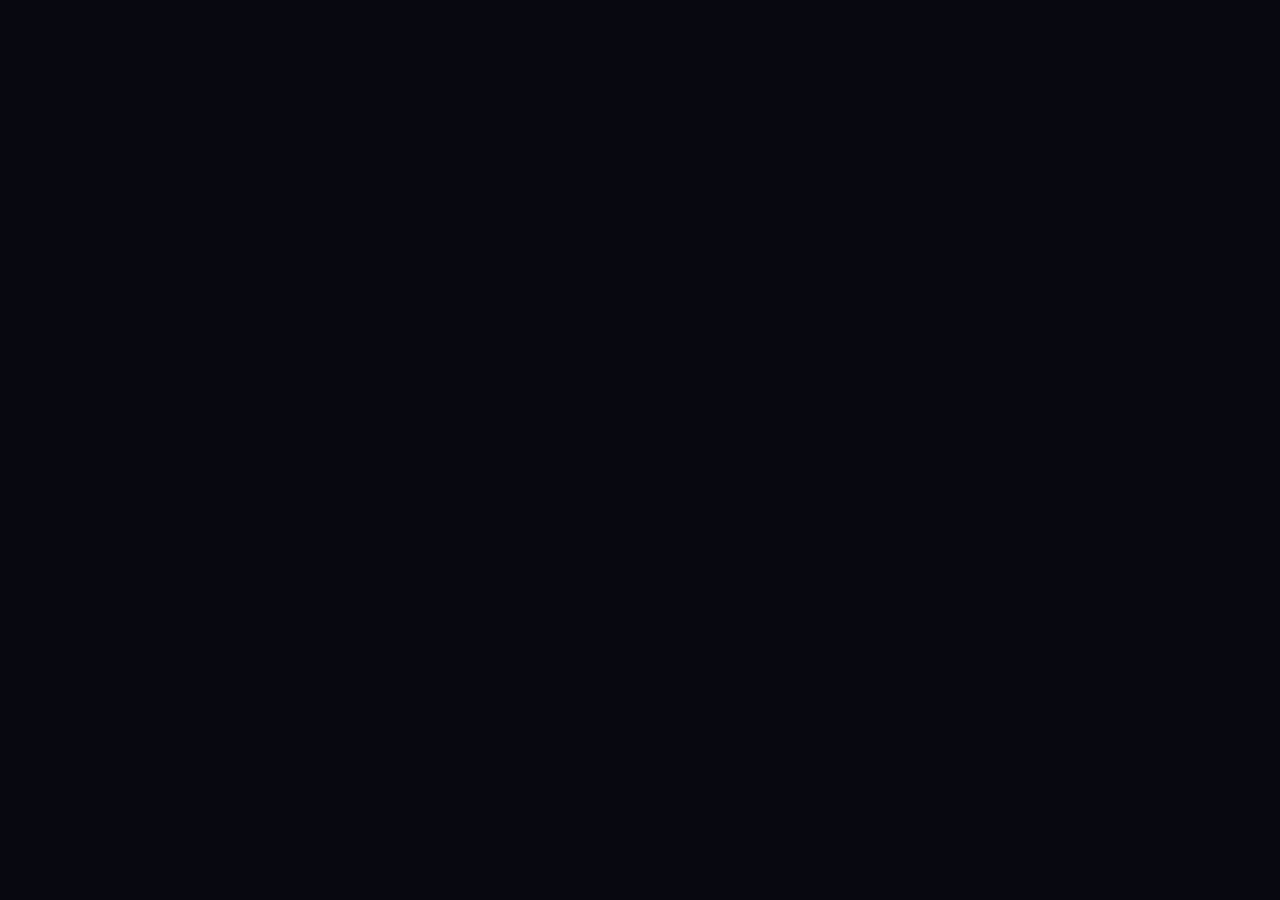
==== index.html @ b658342e "Refactor index.html for layout and style improvements Updated styles and structure for better layout" ====
<!DOCTYPE html>
<html lang="en">
<head>
  <meta charset="UTF-8" />
  <meta name="viewport" content="width=device-width, initial-scale=1.0" />
  <title>Naseef P P — Actor · Director</title>

  <!-- YouTube IFrame API — required for video-end auto-close -->
  <script src="https://www.youtube.com/iframe_api"></script>

  <script src="https://cdn.tailwindcss.com"></script>
  <link rel="preconnect" href="https://fonts.googleapis.com" />
  <link rel="preconnect" href="https://fonts.gstatic.com" crossorigin />
  <link href="https://fonts.googleapis.com/css2?family=Cormorant+Garamond:ital,wght@0,400;0,500;0,600;0,700;1,400;1,600&family=Bebas+Neue&family=DM+Sans:wght@300;400;500;600&display=swap" rel="stylesheet" />

  <script>
    tailwind.config = {
      theme: {
        extend: {
          colors: { void:'#080810',reel:'#0E0E1C',gold:'#D4A953',crimson:'#C0392B',ivory:'#F5EDD8',ash:'#7A7060' },
          fontFamily: { display:['"Cormorant Garamond"','serif'], poster:['"Bebas Neue"','cursive'], body:['"DM Sans"','sans-serif'] }
        }
      }
    }
  </script>

  <style>
    /* ══ RESET ══════════════════════════════════════════════ */
    *,*::before,*::after{box-sizing:border-box;margin:0;padding:0}
    html{scroll-behavior:smooth}
    body{background:#080810;color:#F5EDD8;font-family:'DM Sans',sans-serif;overflow-x:hidden;cursor:none}

    /* ══ CURSOR ═════════════════════════════════════════════ */
    #cursor-outer{position:fixed;width:36px;height:36px;border:1.5px solid #D4A953;border-radius:50%;pointer-events:none;z-index:9999;transition:transform .15s ease,border-color .2s;transform:translate(-50%,-50%)}
    #cursor-inner{position:fixed;width:6px;height:6px;background:#D4A953;border-radius:50%;pointer-events:none;z-index:9999;transform:translate(-50%,-50%)}

    /* ══ GRAIN ══════════════════════════════════════════════ */
    #grain{position:fixed;inset:-200%;width:400%;height:400%;pointer-events:none;z-index:1;opacity:.035;background-image:url("data:image/svg+xml,%3Csvg viewBox='0 0 512 512' xmlns='http://www.w3.org/2000/svg'%3E%3Cfilter id='n'%3E%3CfeTurbulence type='fractalNoise' baseFrequency='.75' numOctaves='4' stitchTiles='stitch'/%3E%3C/filter%3E%3Crect width='100%25' height='100%25' filter='url(%23n)'/%3E%3C/svg%3E");animation:grain .8s steps(2) infinite}
    @keyframes grain{0%{transform:translate(0,0)}25%{transform:translate(-3%,-4%)}50%{transform:translate(4%,2%)}75%{transform:translate(-2%,5%)}100%{transform:translate(3%,-3%)}}

    /* ══ SCROLLBAR ══════════════════════════════════════════ */
    ::-webkit-scrollbar{width:4px}
    ::-webkit-scrollbar-track{background:#080810}
    ::-webkit-scrollbar-thumb{background:#D4A953;border-radius:2px}

    /* ══ NAV ════════════════════════════════════════════════ */
    #navbar{position:fixed;top:0;left:0;right:0;z-index:100;padding:1.5rem 3rem;display:flex;align-items:center;justify-content:space-between;transition:background .4s,padding .4s}
    #navbar.scrolled{background:rgba(8,8,16,.92);backdrop-filter:blur(14px);padding:1rem 3rem;border-bottom:1px solid rgba(212,169,83,.12)}
    .nav-logo{font-family:'Cormorant Garamond',serif;font-size:1.5rem;font-weight:700;letter-spacing:.05em;color:#F5EDD8;text-decoration:none}
    .nav-logo span{color:#D4A953}
    .glitch{position:relative;display:inline-block}
    .glitch::before,.glitch::after{content:attr(data-text);position:absolute;top:0;left:0;width:100%;height:100%;opacity:0}
    .glitch:hover::before{opacity:.6;color:#C0392B;clip:rect(0,900px,20px,0);animation:gt .4s steps(2) infinite;left:2px}
    .glitch:hover::after{opacity:.6;color:#D4A953;clip:rect(30px,900px,60px,0);animation:gb .4s steps(2) infinite;left:-2px}
    @keyframes gt{0%{clip:rect(0,900px,10px,0)}50%{clip:rect(15px,900px,25px,0)}100%{clip:rect(5px,900px,18px,0)}}
    @keyframes gb{0%{clip:rect(35px,900px,55px,0)}50%{clip:rect(20px,900px,40px,0)}100%{clip:rect(40px,900px,60px,0)}}
    .nav-link{font-size:.75rem;font-weight:500;letter-spacing:.15em;text-transform:uppercase;color:#7A7060;text-decoration:none;position:relative;transition:color .3s}
    .nav-link::after{content:'';position:absolute;bottom:-3px;left:0;right:100%;height:1px;background:#D4A953;transition:right .3s}
    .nav-link:hover{color:#D4A953}
    .nav-link:hover::after{right:0}

    /* ══ HERO ═══════════════════════════════════════════════ */
    #hero{position:relative;height:100vh;display:grid;grid-template-columns:1fr 1fr;overflow:hidden}
    .hero-top-grad{position:absolute;top:0;left:0;right:0;height:190px;background:linear-gradient(to bottom,rgba(8,8,16,.72),transparent);z-index:3;pointer-events:none}
    .hero-bg-overlay{position:absolute;inset:0;background:linear-gradient(105deg,rgba(8,8,16,1) 0%,rgba(8,8,16,.88) 45%,rgba(8,8,16,.18) 75%,rgba(8,8,16,.5) 100%);z-index:1}
    .hero-line{position:absolute;top:0;bottom:0;width:1px;background:linear-gradient(to bottom,transparent,#D4A953 30%,#D4A953 70%,transparent);z-index:2}
    .hero-line-left{opacity:.3}
    .hero-line-right{opacity:.3}
    .hero-content{position:relative;z-index:4;display:flex;flex-direction:column;justify-content:flex-end;padding:0 4rem 5rem 4rem}
    .hero-eyebrow{font-size:.7rem;font-weight:500;letter-spacing:.3em;text-transform:uppercase;color:#D4A953;margin-bottom:1.2rem;display:flex;align-items:center;gap:.75rem;opacity:0;animation:fadeUp .8s ease .4s forwards}
    .hero-eyebrow::before{content:'';display:inline-block;width:2rem;height:1px;background:#D4A953}
    .hero-name{font-family:'Cormorant Garamond',serif;font-size:clamp(3.5rem,7vw,6.5rem);font-weight:700;line-height:.92;color:#F5EDD8;margin-bottom:1rem;opacity:0;animation:fadeUp .9s ease .6s forwards}
    .hero-name em{font-style:italic;color:#D4A953}
    .hero-subrole{font-family:'Bebas Neue',cursive;font-size:clamp(.75rem,1.2vw,1rem);letter-spacing:.35em;color:#7A7060;margin-bottom:1.75rem;opacity:0;animation:fadeUp .9s ease .75s forwards}
    .hero-subrole span{color:rgba(212,169,83,.4);margin:0 .5rem}
    .typewriter-wrap{display:flex;align-items:center;gap:.5rem;height:1.5rem;margin-bottom:3rem;opacity:0;animation:fadeUp .9s ease .9s forwards}
    .typewriter-prefix{font-size:.8rem;color:#7A7060;letter-spacing:.1em;font-weight:300}
    #typewriter{font-family:'Cormorant Garamond',serif;font-size:1.05rem;font-style:italic;color:#D4A953;border-right:2px solid #D4A953;white-space:nowrap;overflow:hidden;animation:blink .75s step-end infinite}
    @keyframes blink{50%{border-color:transparent}}
    .hero-cta-group{display:flex;gap:1rem;flex-wrap:wrap;opacity:0;animation:fadeUp .9s ease 1.05s forwards}
    .btn-primary{display:inline-flex;align-items:center;gap:.5rem;padding:.85rem 2rem;background:#D4A953;color:#080810;font-size:.75rem;font-weight:600;letter-spacing:.18em;text-transform:uppercase;text-decoration:none;transition:all .3s;clip-path:polygon(0 0,calc(100% - 12px) 0,100% 12px,100% 100%,0 100%)}
    .btn-primary:hover{background:#F5EDD8;transform:translateY(-2px);box-shadow:0 8px 30px rgba(212,169,83,.25)}
    .btn-secondary{display:inline-flex;align-items:center;gap:.5rem;padding:.85rem 2rem;border:1px solid rgba(212,169,83,.35);color:#D4A953;font-size:.75rem;font-weight:600;letter-spacing:.18em;text-transform:uppercase;text-decoration:none;transition:all .3s}
    .btn-secondary:hover{border-color:#D4A953;background:rgba(212,169,83,.08)}
    .hero-image-panel{position:relative;z-index:2;overflow:hidden}
    .hero-image-panel img{width:100%;height:100%;object-fit:cover;object-position:center top;filter:grayscale(15%) contrast(1.05);transition:filter .5s}
    .hero-image-panel:hover img{filter:grayscale(0%) contrast(1.08)}
    .frame-corner{position:absolute;width:28px;height:28px;border-color:#D4A953;border-style:solid;z-index:5;pointer-events:none}
    .frame-corner.tl{top:1rem;left:1rem;border-width:2px 0 0 2px}
    .frame-corner.tr{top:1rem;right:1rem;border-width:2px 2px 0 0}
    .frame-corner.bl{bottom:1rem;left:1rem;border-width:0 0 2px 2px}
    .frame-corner.br{bottom:1rem;right:1rem;border-width:0 2px 2px 0}
    .scroll-indicator{position:absolute;bottom:2.5rem;right:2rem;z-index:6;display:flex;flex-direction:column;align-items:center;gap:.75rem;opacity:0;animation:fadeIn 1s ease 1.6s forwards}
    .scroll-text{font-size:.6rem;letter-spacing:.28em;text-transform:uppercase;color:rgba(245,237,216,.5);writing-mode:vertical-rl}
    .scroll-line{width:1px;height:55px;background:linear-gradient(to bottom,rgba(212,169,83,.8),transparent);animation:sp 2s ease infinite}
    @keyframes sp{0%,100%{opacity:.4;transform:scaleY(1)}50%{opacity:1;transform:scaleY(1.15)}}

    /* ══ LANGUAGE VIDEO MODAL ════════════════════════════════ */
    #lang-modal{position:fixed;inset:0;background:rgba(8,8,16,.95);z-index:300;display:none;align-items:center;justify-content:center;backdrop-filter:blur(12px)}
    #lang-modal.open{display:flex}
    .lang-modal-inner{position:relative;width:min(360px,90vw)}
    /* YouTube Shorts 9:16 ratio */
    .lang-modal-video{position:relative;width:100%;padding-top:177.78%;background:#0E0E1C;border:1px solid rgba(212,169,83,.2)}
    #yt-player-container{position:absolute;inset:0}
    /* YT API injects iframe into #yt-player — make it fill container */
    #yt-player{width:100%;height:100%}
    #yt-player iframe{width:100%!important;height:100%!important}
    #lang-modal-close{position:absolute;top:-2.75rem;right:0;color:#7A7060;font-size:1.6rem;cursor:pointer;transition:color .3s;background:none;border:none;line-height:1;padding:.25rem .5rem}
    #lang-modal-close:hover{color:#D4A953}
    .lang-modal-label{text-align:center;margin-top:.75rem;font-size:.65rem;font-weight:600;letter-spacing:.25em;text-transform:uppercase;color:#7A7060}

    /* ══ ANIMATIONS ══════════════════════════════════════════ */
    @keyframes fadeUp{from{opacity:0;transform:translateY(28px)}to{opacity:1;transform:translateY(0)}}
    @keyframes fadeIn{from{opacity:0}to{opacity:1}}
    .reveal{opacity:0;transform:translateY(40px);transition:opacity .8s ease,transform .8s ease}
    .reveal.visible{opacity:1;transform:translateY(0)}
    .delay-1{transition-delay:.1s}.delay-2{transition-delay:.2s}.delay-3{transition-delay:.3s}
    .delay-4{transition-delay:.4s}.delay-5{transition-delay:.5s}.delay-6{transition-delay:.6s}

    /* ══ TICKER ═════════════════════════════════════════════ */
    .ticker-wrap{background:#D4A953;overflow:hidden;padding:.6rem 0;white-space:nowrap}
    .ticker-track{display:inline-flex;animation:ticker 24s linear infinite}
    .ticker-item{font-family:'Bebas Neue',cursive;font-size:.9rem;letter-spacing:.2em;color:#080810;padding:0 3rem}
    .ticker-sep{color:rgba(8,8,16,.35);padding:0 .5rem}
    @keyframes ticker{0%{transform:translateX(0)}100%{transform:translateX(-50%)}}

    /* ══ SECTION LABELS ═════════════════════════════════════ */
    .section-label{font-size:.65rem;font-weight:600;letter-spacing:.35em;text-transform:uppercase;color:#D4A953;display:flex;align-items:center;gap:.75rem;margin-bottom:1rem}
    .section-label::before{content:'';display:block;width:2rem;height:1px;background:#D4A953}
    .section-title{font-family:'Cormorant Garamond',serif;font-size:clamp(2.4rem,5vw,4rem);font-weight:700;line-height:1.05;color:#F5EDD8}
    .section-title em{font-style:italic;color:#D4A953}
    .gold-divider{width:3rem;height:1px;background:linear-gradient(to right,#D4A953,transparent);margin:1.5rem 0}
    .container{max-width:1200px;margin:0 auto;padding:0 4rem}
    .two-col{display:grid;grid-template-columns:1fr 1fr;gap:5rem;align-items:start}

    /* ══ SCROLL SECTION WRAPPER ══════════════════════════════
       Full-width wrapper that holds the scroll container.
       Feather divs (.scroll-feather) sit inside and are
       positioned absolutely. Width of feathers is set by JS
       to match the container's left offset exactly.         */
    .scroll-section-outer{position:relative;overflow:hidden}

    /* Feather overlays — color must match section bg exactly */
    .scroll-feather{
      position:absolute;top:0;bottom:0;
      z-index:8;pointer-events:none;
      width:4rem; /* overridden by JS */
    }
    .scroll-feather.feather-left{left:0}
    .scroll-feather.feather-right{right:0}
    /* Filmography bg at scroll area ≈ #0E0E1C */
    #filmography .feather-left{background:linear-gradient(to right,#0E0E1C,transparent)}
    #filmography .feather-right{background:linear-gradient(to left,#0E0E1C,transparent)}
    /* Lookbook bg at scroll area ≈ #0c0c1a */
    #lookbook .feather-left{background:linear-gradient(to right,#0c0c1a,transparent)}
    #lookbook .feather-right{background:linear-gradient(to left,#0c0c1a,transparent)}

    /* ══ FILMOGRAPHY ════════════════════════════════════════ */
    #filmography{padding:7rem 0;background:linear-gradient(180deg,#080810 0%,#0E0E1C 50%,#080810 100%)}
    .film-scroll-container{overflow-x:auto;padding:2rem 0 2.5rem;scrollbar-width:thin;scrollbar-color:#D4A953 transparent;cursor:grab}
    .film-scroll-container:active{cursor:grabbing}
    /* padding-left/right set dynamically by JS */
    .film-scroll-track{display:flex;gap:1.5rem;width:max-content}

    /* Film card */
    .film-card{flex:0 0 300px;background:#0E0E1C;border:1px solid rgba(212,169,83,.1);position:relative;overflow:hidden;cursor:pointer;transition:transform .45s ease,border-color .45s ease,box-shadow .45s ease}
    /* Gold top line — acting cards */
    .film-card:not(.dir-card)::before{content:'';position:absolute;top:0;left:0;right:0;height:2px;background:linear-gradient(to right,#D4A953,transparent);z-index:2}
    /* Crimson top line — director cards */
    .film-card.dir-card{border-color:rgba(192,57,43,.15);background:#100a0a}
    .film-card.dir-card::before{content:'';position:absolute;top:0;left:0;right:0;height:2px;background:linear-gradient(to right,#C0392B,transparent);z-index:2}
    .film-card-img{position:relative;aspect-ratio:2/3;overflow:hidden}
    /* Inactive: 58% grayscale */
    .film-card-img img{width:100%;height:100%;object-fit:cover;filter:grayscale(58%) contrast(1.02);transition:transform .55s ease,filter .55s ease}
    /* Overlay — description only, no title */
    .film-card-overlay{position:absolute;inset:0;background:linear-gradient(to top,rgba(8,8,16,.95) 0%,rgba(8,8,16,.2) 60%,transparent 100%);display:flex;flex-direction:column;justify-content:flex-end;padding:1.5rem;opacity:0;transition:opacity .45s ease}
    .dir-card .film-card-overlay{background:linear-gradient(to top,rgba(16,4,4,.95) 0%,rgba(8,8,16,.2) 60%,transparent 100%)}
    .film-card-body{padding:1.25rem}
    .film-year{font-family:'Bebas Neue',cursive;font-size:.8rem;letter-spacing:.25em;color:#D4A953;margin-bottom:.4rem}
    .dir-card .film-year{color:#C0392B}
    .film-title{font-family:'Cormorant Garamond',serif;font-size:1.25rem;font-weight:700;color:#F5EDD8;margin-bottom:.3rem;line-height:1.2}
    .film-role{font-size:.68rem;font-weight:500;letter-spacing:.12em;text-transform:uppercase;color:#7A7060}
    .dir-card .film-role{color:rgba(192,57,43,.8)}
    /* Format badges */
    .film-badge{position:absolute;top:.75rem;right:.75rem;padding:.2rem .65rem;font-size:.6rem;font-weight:700;letter-spacing:.18em;text-transform:uppercase;z-index:3}
    .badge-feature{background:#C0392B;color:#F5EDD8}
    .badge-short{background:#D4A953;color:#080810}
    .badge-music{background:transparent;border:1px solid #F5EDD8;color:#F5EDD8}
    /* Active state (JS-applied) */
    .film-card.active{transform:translateY(-8px);border-color:rgba(212,169,83,.45);box-shadow:0 12px 40px rgba(0,0,0,.4)}
    .film-card.dir-card.active{border-color:rgba(192,57,43,.5)}
    .film-card.active .film-card-img img{transform:scale(1.07);filter:grayscale(0%) contrast(1.08)}
    .film-card.active .film-card-overlay{opacity:1}
    /* Mobile: reduced lift */
    @media(max-width:900px){.film-card.active{transform:translateY(-4px)}}

    /* ══ ABOUT ══════════════════════════════════════════════ */
    #about{padding:7rem 0;background:#080810;position:relative}
    #about::before{content:'NASEEF';position:absolute;top:50%;left:-1rem;transform:translateY(-50%) rotate(-90deg);font-family:'Bebas Neue',cursive;font-size:10rem;color:rgba(212,169,83,.022);pointer-events:none;white-space:nowrap;letter-spacing:.2em;user-select:none}
    .stat-card{border:1px solid rgba(212,169,83,.15);padding:1.5rem;position:relative;background:rgba(14,14,28,.5);transition:border-color .3s,background .3s;cursor:default}
    .stat-card:hover{border-color:rgba(212,169,83,.45);background:rgba(14,14,28,.9)}
    .stat-card::before{content:'';position:absolute;top:0;left:0;width:3px;height:0;background:#D4A953;transition:height .4s}
    .stat-card:hover::before{height:100%}
    .stat-number{font-family:'Bebas Neue',cursive;font-size:3rem;color:#D4A953;line-height:1;margin-bottom:.25rem}
    .stat-label{font-size:.7rem;letter-spacing:.15em;text-transform:uppercase;color:#7A7060;font-weight:500}
    /* Language badges — clickable */
    .lang-badge{display:inline-flex;align-items:center;gap:.4rem;padding:.35rem .85rem;border:1px solid rgba(212,169,83,.25);font-size:.7rem;font-weight:600;letter-spacing:.12em;text-transform:uppercase;color:#D4A953;transition:all .3s;cursor:pointer;position:relative}
    .lang-badge:hover{background:rgba(212,169,83,.1);border-color:#D4A953}
    .lang-badge::after{content:'▶';font-size:.45rem;opacity:.45;margin-left:.25rem}
    .profile-table{border:1px solid rgba(212,169,83,.12);padding:1.75rem;background:rgba(14,14,28,.4);transition:border-color .4s,background .4s;cursor:default}
    .profile-table:hover{border-color:rgba(212,169,83,.4);background:rgba(14,14,28,.75)}
    .profile-row{display:flex;justify-content:space-between;align-items:center;padding:.8rem 0;border-bottom:1px solid rgba(212,169,83,.08);transition:border-color .3s}
    .profile-table:hover .profile-row{border-color:rgba(212,169,83,.14)}
    .profile-row:last-child{border-bottom:none}
    .profile-key{font-size:.65rem;font-weight:600;letter-spacing:.2em;text-transform:uppercase;color:#7A7060;transition:color .3s}
    .profile-val{font-family:'Cormorant Garamond',serif;font-size:1rem;font-weight:600;color:#F5EDD8;transition:color .3s}
    .profile-table:hover .profile-key{color:#9A9080}
    .profile-table:hover .profile-val{color:#fff}
    .about-training-box{border:1px solid rgba(212,169,83,.15);padding:1.25rem;background:rgba(14,14,28,.4);position:relative}
    .about-training-box::before{content:'';position:absolute;top:0;left:0;right:0;height:2px;background:linear-gradient(to right,#D4A953,#C0392B)}

    /* ══ LOOKBOOK — HORIZONTAL SCROLL ═══════════════════════ */
    #lookbook{padding:7rem 0 0;background:linear-gradient(180deg,#080810 0%,#0E0E1C 60%,#080810 100%)}
    /* Full viewport height minus header area */
    .lookbook-scroll-outer{
      overflow-x:auto;
      height:calc(100vh - 16rem);
      min-height:380px;
      max-height:680px;
      padding-bottom:1rem;
      scrollbar-width:thin;
      scrollbar-color:#D4A953 transparent;
      cursor:grab;
      -webkit-overflow-scrolling:touch;
    }
    .lookbook-scroll-outer:active{cursor:grabbing}
    /* padding-left/right set by JS to match container */
    .lookbook-track{display:flex;gap:0;align-items:stretch;width:max-content;height:100%}
    /* Panel */
    .lb-panel{display:flex;align-items:stretch;gap:6px;margin-right:24px;position:relative;height:100%}
    .lb-panel:last-child{margin-right:0}
    .lb-panel+.lb-panel::before{content:'';position:absolute;left:-13px;top:10%;height:80%;width:1px;background:linear-gradient(to bottom,transparent,rgba(212,169,83,.28),transparent);pointer-events:none}
    /* Cells — 42% grayscale on desktop (inactive) */
    .lb-cell{position:relative;overflow:hidden;cursor:pointer;flex-shrink:0}
    .lb-cell img{width:100%;height:100%;object-fit:cover;display:block;filter:grayscale(42%);transition:transform .6s ease,filter .6s ease}
    .lb-overlay{position:absolute;inset:0;backgrou    </div>
    <p class="lang-modal-label" id="lang-modal-label"></p>
  </div>
</div>

<!-- ══ LIGHTBOX ══════════════════════════════════════════════ -->
<div id="lightbox" role="dialog" aria-modal="true">
  <button id="lb-close" aria-label="Close">&times;</button>
  <button id="lb-prev" aria-label="Previous">&#8592;</button>
  <img id="lb-img" src="" alt="Lookbook" />
  <button id="lb-next" aria-label="Next">&#8594;</button>
  <p class="lb-caption" id="lb-caption"></p>
</div>

<!-- ════════════════════════ NAV ════════════════════════════ -->
<nav id="navbar">
  <a href="#hero" class="nav-logo">
    <span class="glitch" data-text="Naseef">Naseef</span> <span>P P</span>
  </a>
  <div class="desktop-nav" style="display:flex;align-items:center;gap:2rem;">
    <a href="#filmography" class="nav-link">Filmography</a>
    <a href="#about"       class="nav-link">About</a>
    <a href="#lookbook"    class="nav-link">Stills &amp; Frames</a>
    <a href="#training"    class="nav-link">Training</a>
    <a href="#contact"     class="nav-link">Contact</a>
  </div>
  <button id="hamburger" onclick="toggleMenu()" aria-label="Menu">
    <span></span><span></span><span></span>
  </button>
</nav>

<div id="mobile-menu">
  <a href="#filmography" class="mobile-nav-link" onclick="toggleMenu()">Filmography</a>
  <a href="#about"       class="mobile-nav-link" onclick="toggleMenu()">About</a>
  <a href="#lookbook"    class="mobile-nav-link" onclick="toggleMenu()">Stills &amp; Frames</a>
  <a href="#training"    class="mobile-nav-link" onclick="toggleMenu()">Training</a>
  <a href="#contact"     class="mobile-nav-link" onclick="toggleMenu()">Contact</a>
</div>

<!-- ═══════════════════════ HERO ═════════════════════════════ -->
<section id="hero">
  <div class="hero-top-grad"></div>
  <div class="hero-bg-overlay"></div>
  <div class="hero-line hero-line-left" style="left:33.3%;"></div>
  <div class="hero-line hero-line-right" style="left:66.6%;"></div>

  <div class="hero-content">
    <p class="hero-eyebrow">Actor &amp; Filmmaker</p>
    <h1 class="hero-name">Naseef<br /><em>P P</em></h1>
    <p class="hero-subrole">Feature Films <span>·</span> Short Films <span>·</span> Series</p>
    <div class="typewriter-wrap">
      <span class="typewriter-prefix">Played —</span>
      <span id="typewriter"></span>
    </div>
    <div class="hero-cta-group">
      <a href="#filmography" class="btn-primary">
        <svg width="13" height="13" viewBox="0 0 24 24" fill="none" stroke="currentColor" stroke-width="2"><polygon points="5 3 19 12 5 21 5 3"/></svg>
        View Filmography
      </a>
      <a href="#contact" class="btn-secondary">Get in Touch</a>
    </div>
  </div>

  <div class="hero-image-panel">
    <img src="images/gallery/Mango_2.jpg" alt="Naseef P P" />
    <div class="frame-corner tl"></div>
    <div class="frame-corner tr"></div>
    <div class="frame-corner bl"></div>
    <div class="frame-corner br"></div>
    <div class="scroll-indicator">
      <span class="scroll-text">Scroll</span>
      <div class="scroll-line"></div>
    </div>
  </div>
</section>

<!-- ════════════════════════ TICKER ══════════════════════════ -->
<div class="ticker-wrap" aria-hidden="true">
  <div class="ticker-track">
    <span class="ticker-item">Soothravakyam <span class="ticker-sep">✦</span></span>
    <span class="ticker-item">Shilpa <span class="ticker-sep">✦</span></span>
    <span class="ticker-item">Oru Middleclass Padam <span class="ticker-sep">✦</span></span>
    <span class="ticker-item">Favorite Spot <span class="ticker-sep">✦</span></span>
    <span class="ticker-item">Manaath <span class="ticker-sep">✦</span></span>
    <span class="ticker-item">Thamah <span class="ticker-sep">✦</span></span>
    <span class="ticker-item">Priye <span class="ticker-sep">✦</span></span>
    <span class="ticker-item">Nova Film Institute <span class="ticker-sep">✦</span></span>
    <span class="ticker-item">Soothravakyam <span class="ticker-sep">✦</span></span>
    <span class="ticker-item">Shilpa <span class="ticker-sep">✦</span></span>
    <span class="ticker-item">Oru Middleclass Padam <span class="ticker-sep">✦</span></span>
    <span class="ticker-item">Favorite Spot <span class="ticker-sep">✦</span></span>
    <span class="ticker-item">Manaath <span class="ticker-sep">✦</span></span>
    <span class="ticker-item">Thamah <span class="ticker-sep">✦</span></span>
    <span class="ticker-item">Priye <span class="ticker-sep">✦</span></span>
    <span class="ticker-item">Nova Film Institute <span class="ticker-sep">✦</span></span>
  </div>
</div>

<!-- ══════════════════════ FILMOGRAPHY ═══════════════════════ -->
<section id="filmography">
  <div class="container">
    <p class="section-label reveal">01 / Filmography</p>
    <div style="display:flex;align-items:flex-end;justify-content:space-between;flex-wrap:wrap;gap:1rem;margin-bottom:.5rem;">
      <h2 class="section-title reveal delay-1">On <em>Screen</em> &amp;<br />Behind the <em>Lens</em></h2>
      <div class="reveal delay-2" style="padding-bottom:.5rem;">
        <p style="color:#7A7060;font-size:.75rem;letter-spacing:.1em;margin-bottom:.4rem;">← Drag to explore · Click to open →</p>
        <div style="display:flex;gap:.75rem;">
          <span style="display:flex;align-items:center;gap:.4rem;font-size:.62rem;letter-spacing:.15em;color:#7A7060;text-transform:uppercase;"><span style="display:inline-block;width:10px;height:10px;background:#D4A953;"></span>Actor</span>
          <span style="display:flex;align-items:center;gap:.4rem;font-size:.62rem;letter-spacing:.15em;color:#7A7060;text-transform:uppercase;"><span style="display:inline-block;width:10px;height:10px;background:#C0392B;"></span>Director</span>
        </div>
      </div>
    </div>
  </div>

  <!-- Constrained scroll with feather fade -->
  <div class="scroll-section-outer">
    <div class="film-scroll-container" id="filmScroll">
      <div class="film-scroll-track" id="filmTrack">

        <!-- 1. Soothravakyam -->
        <div class="film-card reveal" data-href="https://www.imdb.com/title/tt34335405/">
          <div class="film-card-img">
            <img src="images/featured-soothravakyam-poster.jpg" alt="Soothravakyam" />
            <div class="film-card-overlay">
              <!-- Description only — no title in hover overlay -->
              <p style="font-family:'Cormorant Garamond',serif;font-size:.95rem;font-style:italic;color:#F5EDD8;line-height:1.5;">Lead role in a dramatic Malayalam feature</p>
            </div>
          </div>
          <span class="film-badge badge-feature">Feature</span>
          <div class="film-card-body">
            <p class="film-year">2025</p>
            <h3 class="film-title">Soothravakyam</h3>
            <p class="film-role">Lead Role · Malayalam Feature</p>
          </div>
        </div>

        <!-- 2. Shilpa -->
        <div class="film-card reveal delay-1" data-href="https://youtu.be/Pho5Cjrw6_U">
          <div class="film-card-img">
            <img src="images/poster_shilpa.jpeg" alt="Shilpa" />
            <div class="film-card-overlay">
              <p style="font-family:'Cormorant Garamond',serif;font-size:.95rem;font-style:italic;color:#F5EDD8;line-height:1.5;">Hero in a Tamil language short</p>
            </div>
          </div>
          <span class="film-badge badge-short">Short</span>
          <div class="film-card-body">
            <p class="film-year">2026</p>
            <h3 class="film-title">Shilpa</h3>
            <p class="film-role">Hero · Tamil Short Film</p>
          </div>
        </div>

        <!-- 3. Oru Middleclass Padam -->
        <div class="film-card reveal delay-2" data-href="https://youtu.be/0GG3pB6Z4kk">
          <div class="film-card-img">
            <img src="images/poster_orumiddleclasspadam_02.jpeg" alt="Oru Middleclass Padam" />
            <div class="film-card-overlay">
              <p style="font-family:'Cormorant Garamond',serif;font-size:.95rem;font-style:italic;color:#F5EDD8;line-height:1.5;">Hero in a slice-of-life Malayalam short</p>
            </div>
          </div>
          <span class="film-badge badge-short">Short</span>
          <div class="film-card-body">
            <p class="film-year">2026</p>
            <h3 class="film-title">Oru Middleclass Padam</h3>
            <p class="film-role">Hero · Malayalam Short</p>
          </div>
        </div>

        <!-- 4. Favorite Spot -->
        <div class="film-card reveal delay-3" data-href="https://youtu.be/OAc6fc6zDJc">
          <div class="film-card-img">
            <img src="images/featured-favorite-spot-still.jpg" alt="Favorite Spot" />
            <div class="film-card-overlay">
              <p style="font-family:'Cormorant Garamond',serif;font-size:.95rem;font-style:italic;color:#F5EDD8;line-height:1.5;">Lead in an intimate personal story</p>
            </div>
          </div>
          <span class="film-badge badge-short">Short</span>
          <div class="film-card-body">
            <p class="film-year">2025</p>
            <h3 class="film-title">Favorite Spot</h3>
            <p class="film-role">Lead Role · Malayalam Short</p>
          </div>
        </div>

        <!-- 5. Priye — Director -->
        <div class="film-card dir-card reveal delay-4" data-href="https://youtu.be/5O6OqYF0g7I">
          <div class="film-card-img">
            <img src="images/poster_priye.jpg" alt="Priye" />
            <div class="film-card-overlay">
              <p style="font-family:'Cormorant Garamond',serif;font-size:.95rem;font-style:italic;color:#F5EDD8;line-height:1.5;">A lyrical visual poem blending music and cinema</p>
            </div>
          </div>
          <span class="film-badge badge-music">Music Video</span>
          <div class="film-card-body">
            <p class="film-year">2024</p>
            <h3 class="film-title">Priye</h3>
            <p class="film-role">Director · Musical Video</p>
          </div>
        </div>

        <!-- 6. Manaath — Director -->
        <div class="film-card dir-card reveal delay-5" data-href="https://youtu.be/q0ZJHnDP7sY">
          <div class="film-card-img">
            <img src="images/poster_manaath.jpg" alt="Manaath" />
            <div class="film-card-overlay">
              <p style="font-family:'Cormorant Garamond',serif;font-size:.95rem;font-style:italic;color:#F5EDD8;line-height:1.5;">Directorial debut — longing and memory in silence</p>
            </div>
          </div>
          <span class="film-badge badge-short">Short</span>
          <div class="film-card-body">
            <p class="film-year">2022</p>
            <h3 class="film-title">Manaath</h3>
            <p class="film-role">Director · Malayalam Short</p>
          </div>
        </div>

        <!-- 7. Thamah — Director -->
        <div class="film-card dir-card reveal delay-6" data-href="https://youtu.be/hODJEWsuwpY">
          <div class="film-card-img">
            <img src="images/poster_thamah.jpg" alt="Thamah" />
            <div class="film-card-overlay">
              <p style="font-family:'Cormorant Garamond',serif;font-size:.95rem;font-style:italic;color:#F5EDD8;line-height:1.5;">Ambition and its silent cost — in stark visuals</p>
            </div>
          </div>
          <span class="film-badge badge-short">Short</span>
          <div class="film-card-body">
            <p class="film-year">2023</p>
            <h3 class="film-title">Thamah</h3>
            <p class="film-role">Director · Malayalam Short</p>
          </div>
        </div>

        <div style="flex:0 0 2rem;"></div>
      </div>
    </div>
  </div>
</section>

<!-- ════════════════════════ ABOUT ═══════════════════════════ -->
<section id="about">
  <div class="container">
    <div class="two-col">
      <!-- Left -->
      <div>
        <p class="section-label reveal">02 / About</p>
        <h2 class="section-title reveal delay-1">A Face Built<br />for the <em>Screen</em></h2>
        <div class="gold-divider reveal delay-2"></div>
        <p class="reveal delay-2" style="color:#7A7060;font-size:.95rem;line-height:1.9;margin-bottom:1.25rem;">
          Naseef P P is a young, versatile actor and filmmaker from Kerala, India — trained in screen acting and shaped by a deep love for authentic storytelling. With a striking screen presence, commanding emotional range, and fluency across four languages, he brings characters to life with raw honesty and cinematic precision.
        </p>
        <p class="reveal delay-3" style="color:#7A7060;font-size:.95rem;line-height:1.9;margin-bottom:1.75rem;">
          Having led roles across Malayalam feature films, Tamil short films, and Malayalam shorts, Naseef is building a multi-lingual, multi-genre career that bridges regional and international cinema. He has also served as a recurring model for <strong style="color:#F5EDD8;">Saral Home's advertising campaign</strong>, bringing the same screen presence to brand storytelling.
        </p>

        <!-- Language badges — clickable, open intro videos -->
        <div class="reveal delay-4" style="margin-bottom:1.75rem;">
          <p style="font-size:.65rem;font-weight:600;letter-spacing:.25em;text-transform:uppercase;color:#7A7060;margin-bottom:.5rem;">Languages</p>
          <p style="font-size:.62rem;color:rgba(122,112,96,.6);letter-spacing:.08em;margin-bottom:.75rem;">Click to hear an introduction</p>
          <div style="display:flex;flex-wrap:wrap;gap:.5rem;">
            <span class="lang-badge"
              data-video="https://www.youtube.com/embed/emDvy9XawP4?autoplay=1&rel=0"
              data-label="English Introduction">
              🇬🇧 English
            </span>
            <span class="lang-badge"
              data-video="https://www.youtube.com/embed/tHgNfsobaJc?autoplay=1&rel=0"
              data-label="Malayalam Introduction">
              🇮🇳 Malayalam
            </span>
            <span class="lang-badge"
              data-video="https://www.youtube.com/embed/aGizTuPs9fY?autoplay=1&rel=0"
              data-label="Hindi Introduction">
              🇮🇳 Hindi
            </span>
            <span class="lang-badge"
              data-video="https://www.youtube.com/embed/mGeZB0aWpm4?autoplay=1&rel=0"
              data-label="Tamil Introduction">
              🇮🇳 Tamil
            </span>
          </div>
        </div>

        <!-- Training mini-box -->
        <div class="about-training-box reveal delay-5">
          <p style="font-size:.6rem;font-weight:600;letter-spacing:.25em;text-transform:uppercase;color:#D4A953;margin-bottom:.5rem;">Training</p>
          <p style="font-family:'Cormorant Garamond',serif;font-size:1.1rem;font-weight:700;color:#F5EDD8;margin-bottom:.2rem;">Screen Acting Course</p>
          <p style="font-size:.75rem;color:#7A7060;">Nova Film Institute, Ernakulam</p>
        </div>
      </div>

      <!-- Right -->
      <div>
        <!-- Stats — cursor stays default -->
        <div class="reveal delay-1" style="display:grid;grid-template-columns:1fr 1fr;gap:1rem;margin-bottom:2.5rem;">
          <div class="stat-card">
            <div class="stat-number count-num" data-target="4">0</div>
            <div class="stat-label">Screen Credits</div>
          </div>
          <div class="stat-card">
            <div class="stat-number count-num" data-target="4">0</div>
            <div class="stat-label">Languages</div>
          </div>
          <div class="stat-card">
            <div class="stat-number count-num" data-target="3">0</div>
            <div class="stat-label">Films Directed</div>
          </div>
          <div class="stat-card">
            <div class="stat-number count-num" data-target="3">0</div>
            <div class="stat-label">Years Active</div>
          </div>
        </div>
        <!-- Physical profile -->
        <div class="profile-table reveal delay-2">
          <p style="font-size:.6rem;font-weight:600;letter-spacing:.25em;text-transform:uppercase;color:#D4A953;margin-bottom:1rem;">Physical Profile</p>
          <div class="profile-row"><span class="profile-key">Age Range</span><span class="profile-val">18 – 28 years</span></div>
          <div class="profile-row"><span class="profile-key">Height</span><span class="profile-val">173 cm</span></div>
          <div class="profile-row"><span class="profile-key">Build</span><span class="profile-val">Medium / Slender</span></div>
          <div class="profile-row"><span class="profile-key">Hair</span><span class="profile-val">Curly Black</span></div>
          <div class="profile-row"><span class="profile-key">Eyes</span><span class="profile-val">Dark Brown</span></div>
          <div class="profile-row"><span class="profile-key">Nationality</span><span class="profile-val">Indian</span></div>
        </div>
      </div>
    </div>
  </div>
</section>

<!-- ═══════════════════ STILLS & FRAMES (Lookbook) ══════════ -->
<section id="lookbook">
  <div class="container">
    <p class="section-label reveal">03 / Stills &amp; Frames</p>
    <div style="display:flex;align-items:flex-end;justify-content:space-between;flex-wrap:wrap;gap:1rem;margin-bottom:2rem;">
      <h2 class="section-title reveal delay-1">Lookbook</h2>
      <p class="reveal delay-2" style="color:#7A7060;font-size:.8rem;letter-spacing:.1em;padding-bottom:.5rem;">← Drag to explore · Click to expand →</p>
    </div>
  </div>

  <!-- Constrained scroll with feather fade -->
  <div class="scroll-section-outer">
    <div class="lookbook-scroll-outer" id="lookScroll">
      <div class="lookbook-track">

        <!-- PANEL 1 — Single candid -->
        <div class="lb-panel lb-panel-1">
          <div class="lb-cell" data-src="images/gallery/Swing_1.jpeg" data-tag="Candid">
            <img src="images/gallery/Swing_1.jpeg" alt="Candid" loading="lazy" />
            <div class="lb-overlay"><span class="lb-tag">Candid</span></div>
          </div>
        </div>

        <!-- PANEL 2 — Photoshoot 1: tall left + two stacked right -->
        <div class="lb-panel lb-panel-2">
          <div class="lb-col-a">
            <div class="lb-cell" data-src="images/gallery/Cigg_1.jpg" data-tag="Photoshoot">
              <img src="images/gallery/Cigg_1.jpg" alt="Photoshoot" loading="lazy" />
              <div class="lb-overlay"><span class="lb-tag">Photoshoot</span></div>
            </div>
          </div>
          <div class="lb-col-b">
            <div class="lb-cell" data-src="images/gallery/Cigg_3.jpg" data-tag="Photoshoot">
              <img src="images/gallery/Cigg_3.jpg" alt="Photoshoot" loading="lazy" />
              <div class="lb-overlay"><span class="lb-tag">Photoshoot</span></div>
            </div>
            <div class="lb-cell" data-src="images/gallery/Cigg_4.jpg" data-tag="Photoshoot">
              <img src="images/gallery/Cigg_4.jpg" alt="Photoshoot" loading="lazy" />
              <div class="lb-overlay"><span class="lb-tag">Photoshoot</span></div>
            </div>
          </div>
        </div>

        <!-- PANEL 3 — Ad Photoshoot 2: side by side -->
        <div class="lb-panel lb-panel-3">
          <div class="lb-cell" data-src="images/gallery/Mango_1.jpg" data-tag="Campaign">
            <img src="images/gallery/Mango_1.jpg" alt="Campaign" loading="lazy" />
            <div class="lb-overlay"><span class="lb-tag">Campaign</span></div>
          </div>
          <div class="lb-cell" data-src="images/gallery/Mango_3.jpg" data-tag="Campaign">
            <img src="images/gallery/Mango_3.jpg" alt="Campaign" loading="lazy" />
            <div class="lb-overlay"><span class="lb-tag">Campaign</span></div>
          </div>
        </div>

        <!-- PANEL 4 — Soothravakyam: 2×2 contact sheet -->
        <div class="lb-panel lb-panel-4">
          <div class="lb-cell" data-src="images/gallery/sv_1.png" data-tag="On Screen — Soothravakyam">
            <img src="images/gallery/sv_1.png" alt="Soothravakyam" loading="lazy" />
            <div class="lb-overlay"><span class="lb-tag">On Screen</span></div>
          </div>
          <div class="lb-cell" data-src="images/gallery/sv_2.png" data-tag="On Screen — Soothravakyam">
            <img src="images/gallery/sv_2.png" alt="Soothravakyam" loading="lazy" />
            <div class="lb-overlay"><span class="lb-tag">On Screen</span></div>
          </div>
          <div class="lb-cell" data-src="images/gallery/sv_3.png" data-tag="On Screen — Soothravakyam">
            <img src="images/gallery/sv_3.png" alt="Soothravakyam" loading="lazy" />
            <div class="lb-overlay"><span class="lb-tag">On Screen</span></div>
          </div>
          <div class="lb-cell" data-src="images/gallery/sv_4.png" data-tag="On Screen — Soothravakyam">
            <img src="images/gallery/sv_4.png" alt="Soothravakyam" loading="lazy" />
            <div class="lb-overlay"><span class="lb-tag">On Screen</span></div>
          </div>
        </div>

        <!-- PANEL 5 — Finale: asymmetric mix -->
        <div class="lb-panel lb-panel-5">
          <div class="lb-cell lb-cell-wide" data-src="images/hero-bg-image.jpg" data-tag="Candid">
            <img src="images/hero-bg-image.jpg" alt="Candid" loading="lazy" />
            <div class="lb-overlay"><span class="lb-tag">Candid</span></div>
          </div>
          <div class="lb-col-mid">
            <div class="lb-cell" data-src="images/gallery/Naseef_01.jpeg" data-tag="Campaign">
              <img src="images/gallery/Naseef_01.jpeg" alt="Campaign" loading="lazy" />
              <div class="lb-overlay"><span class="lb-tag">Campaign</span></div>
            </div>
            <div class="lb-cell" data-src="images/gallery/Naseef_02.jpeg" data-tag="Campaign">
              <img src="images/gallery/Naseef_02.jpeg" alt="Campaign" loading="lazy" />
              <div class="lb-overlay"><span class="lb-tag">Campaign</span></div>
            </div>
          </div>
          <div class="lb-cell lb-cell-tall" data-src="images/gallery/Naseef_CS_03.jpg" data-tag="Candid">
            <img src="images/gallery/Naseef_CS_03.jpg" alt="Candid" loading="lazy" />
            <div class="lb-overlay"><span class="lb-tag">Candid</span></div>
          </div>
        </div>

        <div style="flex:0 0 4rem;"></div>
      </div>
    </div>
  </div>
  <div id="lookbook-bottom-pad"></div>
</section>

<!-- ════════════════════════ TRAINING ════════════════════════ -->
<section id="training">
  <div class="container">
    <p class="section-label reveal">04 / Training</p>
    <h2 class="section-title reveal delay-1" style="margin-bottom:3rem;">The <em>Craft</em></h2>
    <div class="two-col">
      <!-- LEFT: Certificate -->
      <div class="reveal delay-1">
        <p style="font-size:.6rem;font-weight:600;letter-spacing:.25em;text-transform:uppercase;color:#7A7060;margin-bottom:1rem;">Certificate of Completion</p>
        <div class="certificate-wrap">
          <div class="cert-corner tl"></div>
          <div class="cert-corner tr"></div>
          <div class="cert-corner bl"></div>
          <div class="cert-corner br"></div>
          <img src="images/certificate-nova-acting-course.jpg" alt="Nova Film Institute Certificate" />
        </div>
        <p style="font-size:.7rem;color:#7A7060;text-align:center;margin-top:.75rem;letter-spacing:.1em;">Nova Film Institute · Ernakulam · Screen Acting</p>
      </div>
      <!-- RIGHT: Training box + Quote -->
      <div>
        <div class="training-box reveal delay-2">
          <p style="font-size:.6rem;font-weight:600;letter-spacing:.25em;text-transform:uppercase;color:#D4A953;margin-bottom:.75rem;">Formal Training</p>
          <h3 style="font-family:'Cormorant Garamond',serif;font-size:1.75rem;font-weight:700;color:#F5EDD8;margin-bottom:.35rem;">Screen Acting Course</h3>
          <p style="font-size:.82rem;color:#7A7060;margin-bottom:1.5rem;">Nova Film Institute, Ernakulam, Kerala</p>
          <div style="display:flex;flex-wrap:wrap;gap:.5rem;">
            <span class="skill-tag">Camera Technique</span>
            <span class="skill-tag">Blocking</span>
            <span class="skill-tag">Emotional Memory</span>
            <span class="skill-tag">Dialogue Delivery</span>
            <span class="skill-tag">Scene Study</span>
            <span class="skill-tag">Screen Presence</span>
          </div>
        </div>
        <div class="quote-box reveal delay-3">
          <p style="font-family:'Cormorant Garamond',serif;font-size:1.25rem;font-style:italic;color:#F5EDD8;line-height:1.65;margin-bottom:.75rem;">
            "The camera doesn't lie. You either live the moment or you don't."
          </p>
          <p style="font-size:.65rem;font-weight:600;letter-spacing:.2em;text-transform:uppercase;color:#7A7060;">— Naseef's Acting Philosophy</p>
        </div>
      </div>
    </div>
  </div>
</section>

<!-- ════════════════════════ CONTACT ═════════════════════════ -->
<section id="contact">
  <div class="container">
    <div class="two-col">
      <div>
        <p class="section-label reveal">05 / Contact</p>
        <h2 class="section-title reveal delay-1">Let's Make<br /><em>Something</em><br />Together</h2>
        <div class="gold-divider reveal delay-2"></div>
        <p class="reveal delay-2" style="color:#7A7060;font-size:.92rem;line-height:1.85;margin-bottom:2.5rem;">
          Open to feature films, short films, web series, commercial projects, and brand campaigns across Malayalam, Tamil, Hindi, and English. Based in Kerala — available to travel.
        </p>
        <div style="display:flex;flex-direction:column;gap:.75rem;">
          <a href="mailto:naseefppactor@gmail.com" class="contact-link reveal delay-2">
            <div class="contact-link-icon">
              <svg width="16" height="16" viewBox="0 0 24 24" fill="none" stroke="currentColor" stroke-width="1.5"><path d="M4 4h16c1.1 0 2 .9 2 2v12c0 1.1-.9 2-2 2H4c-1.1 0-2-.9-2-2V6c0-1.1.9-2 2-2z"/><polyline points="22,6 12,13 2,6"/></svg>
            </div>
            <div><p class="contact-link-label">Email</p><p class="contact-link-val">naseefppactor@gmail.com</p></div>
          </a>
          <a href="https://wa.me/917907885626" target="_blank" rel="noopener" class="contact-link reveal delay-3">
            <div class="contact-link-icon">
              <svg width="16" height="16" viewBox="0 0 24 24" fill="none" stroke="currentColor" stroke-width="1.5"><path d="M21 11.5a8.38 8.38 0 0 1-.9 3.8 8.5 8.5 0 0 1-7.6 4.7 8.38 8.38 0 0 1-3.8-.9L3 21l1.9-5.7a8.38 8.38 0 0 1-.9-3.8 8.5 8.5 0 0 1 4.7-7.6 8.38 8.38 0 0 1 3.8-.9h.5a8.48 8.48 0 0 1 8 8v.5z"/></svg>
            </div>
            <div><p class="contact-link-label">WhatsApp</p><p class="contact-link-val">+91 79078 85626</p></div>
          </a>
          <a href="https://www.instagram.com/naseef_pp/" target="_blank" rel="noopener" class="contact-link reveal delay-4">
            <div class="contact-link-icon">
              <svg width="16" height="16" viewBox="0 0 24 24" fill="none" stroke="currentColor" stroke-width="1.5"><rect x="2" y="2" width="20" height="20" rx="5" ry="5"/><path d="M16 11.37A4 4 0 1 1 12.63 8 4 4 0 0 1 16 11.37z"/><line x1="17.5" y1="6.5" x2="17.51" y2="6.5"/></svg>
            </div>
            <div><p class="contact-link-label">Instagram</p><p class="contact-link-val">@naseef_pp</p></div>
          </a>
        </div>
      </div>
      <div class="reveal delay-2">
        <form onsubmit="handleForm(event)">
          <div class="form-group">
            <label style="font-size:.65rem;font-weight:600;letter-spacing:.2em;text-transform:uppercase;color:#7A7060;display:block;margin-bottom:.5rem;">Your Name</label>
            <input type="text" class="form-input" placeholder="Casting Director / Producer" required />
          </div>
          <div class="form-group">
            <label style="font-size:.65rem;font-weight:600;letter-spacing:.2em;text-transform:uppercase;color:#7A7060;display:block;margin-bottom:.5rem;">Email Address</label>
            <input type="email" class="form-input" placeholder="your@email.com" required />
          </div>
          <div class="form-group">
            <label style="font-size:.65rem;font-weight:600;letter-spacing:.2em;text-transform:uppercase;color:#7A7060;display:block;margin-bottom:.5rem;">Project / Opportunity</label>
            <input type="text" class="form-input" placeholder="Feature film, short film, commercial..." />
          </div>
          <div class="form-group">
            <label style="font-size:.65rem;font-weight:600;letter-spacing:.2em;text-transform:uppercase;color:#7A7060;display:block;margin-bottom:.5rem;">Message</label>
            <textarea class="form-input" placeholder="Tell me about the project..."></textarea>
          </div>
          <button type="submit" class="btn-primary" style="width:100%;justify-content:center;margin-top:.5rem;">
            <svg width="14" height="14" viewBox="0 0 24 24" fill="none" stroke="currentColor" stroke-width="2"><line x1="22" y1="2" x2="11" y2="13"/><polygon points="22 2 15 22 11 13 2 9 22 2"/></svg>
            Send Message
          </button>
          <p id="form-success" style="display:none;text-align:center;color:#D4A953;font-size:.8rem;letter-spacing:.1em;margin-top:1rem;">✓ Message sent! I'll get back to you soon.</p>
        </form>
      </div>
    </div>
  </div>
</section>

<!-- ════════════════════════ FOOTER ══════════════════════════ -->
<!-- Desktop: [Actor · Director] ——— [Social Icons] ——— [Copyright · ↑] -->
<!-- Mobile:  Actor·Director / [Social Icons ············· ↑] / Copyright -->
<footer>
  <!-- Left -->
  <div class="footer-tagline">Actor · Director</div>

  <!-- Center: social icons -->
  <div class="footer-center">
    <a href="mailto:naseefppactor@gmail.com" class="social-icon" title="Email" aria-label="Email">
      <svg viewBox="0 0 24 24" fill="none" stroke="currentColor" stroke-width="1.5"><path d="M4 4h16c1.1 0 2 .9 2 2v12c0 1.1-.9 2-2 2H4c-1.1 0-2-.9-2-2V6c0-1.1.9-2 2-2z"/><polyline points="22,6 12,13 2,6"/></svg>
    </a>
    <a href="https://wa.me/917907885626" target="_blank" rel="noopener" class="social-icon" title="WhatsApp" aria-label="WhatsApp">
      <svg viewBox="0 0 24 24" fill="none" stroke="currentColor" stroke-width="1.5"><path d="M21 11.5a8.38 8.38 0 0 1-.9 3.8 8.5 8.5 0 0 1-7.6 4.7 8.38 8.38 0 0 1-3.8-.9L3 21l1.9-5.7a8.38 8.38 0 0 1-.9-3.8 8.5 8.5 0 0 1 4.7-7.6 8.38 8.38 0 0 1 3.8-.9h.5a8.48 8.48 0 0 1 8 8v.5z"/></svg>
    </a>
    <a href="https://www.instagram.com/naseef_pp/" target="_blank" rel="noopener" class="social-icon" title="Instagram" aria-label="Instagram">
      <svg viewBox="0 0 24 24" fill="none" stroke="currentColor" stroke-width="1.5"><rect x="2" y="2" width="20" height="20" rx="5" ry="5"/><path d="M16 11.37A4 4 0 1 1 12.63 8 4 4 0 0 1 16 11.37z"/><line x1="17.5" y1="6.5" x2="17.51" y2="6.5"/></svg>
    </a>
    <a href="https://www.linkedin.com/in/naseef-pp/" target="_blank" rel="noopener" class="social-icon" title="LinkedIn" aria-label="LinkedIn">
      <svg viewBox="0 0 24 24" fill="none" stroke="currentColor" stroke-width="1.5"><path d="M16 8a6 6 0 0 1 6 6v7h-4v-7a2 2 0 0 0-2-2 2 2 0 0 0-2 2v7h-4v-7a6 6 0 0 1 6-6z"/><rect x="2" y="9" width="4" height="12"/><circle cx="4" cy="4" r="2"/></svg>
    </a>
    <!-- Back to top — far right of this row on mobile -->
    <a href="#hero" class="back-to-top" aria-label="Back to top">
      <svg width="13" height="13" viewBox="0 0 24 24" fill="none" stroke="currentColor" stroke-width="2"><polyline points="18 15 12 9 6 15"/></svg>
    </a>
  </div>

  <!-- Right -->
  <div class="footer-right">
    <span class="footer-copy">© 2025 Naseef P P</span>
  </div>
</footer>

<!-- ════════════════════════ JAVASCRIPT ══════════════════════ -->
<script>
  /* ── CURSOR ───────────────────────────────────────────── */
  const curO = document.getElementById('cursor-outer');
  const curI = document.getElementById('cursor-inner');
  let ox=0,oy=0,tx=0,ty=0;
  document.addEventListener('mousemove', e => {
    tx=e.clientX; ty=e.clientY;
    curI.style.left=tx+'px'; curI.style.top=ty+'px';
  });
  (function loop(){
    ox+=(tx-ox)*.12; oy+=(ty-oy)*.12;
    curO.style.left=ox+'px'; curO.style.top=oy+'px';
    requestAnimationFrame(loop);
  })();
  /* Cursor scale — interactive elements only
     NOT: stat cards, skill tags, profile table */
  document.querySelectorAll('a, button, .film-card, .lb-cell, .lang-badge').forEach(el => {
    el.addEventListener('mouseenter', () => {
      curO.style.transform='translate(-50%,-50%) scale(1.8)';
      curO.style.borderColor='#C0392B';
    });
    el.addEventListener('mouseleave', () => {
      curO.style.transform='translate(-50%,-50%) scale(1)';
      curO.style.borderColor='#D4A953';
    });
  });

  /* ── NAVBAR ──────────────────────────────────────────── */
  const nav = document.getElementById('navbar');
  window.addEventListener('scroll', () => nav.classList.toggle('scrolled', window.scrollY > 60), { passive:true });

  /* ── MOBILE MENU ─────────────────────────────────────── */
  function toggleMenu() {
    document.getElementById('mobile-menu').classList.toggle('open');
    document.getElementById('hamburger').classList.toggle('active');
  }

  /* ── TYPEWRITER ──────────────────────────────────────── */
  const roles = ['Lead in Soothravakyam','Hero in Shilpa','Hero in Oru Middleclass Padam','Lead in Favorite Spot'];
  let ri=0,ci=0,del=false;
  const tw = document.getElementById('typewriter');
  function type() {
    const cur = roles[ri];
    if (!del) {
      tw.textContent = cur.substring(0,ci+1); ci++;
      if (ci===cur.length) { del=true; setTimeout(type,1800); return; }
      setTimeout(type,65);
    } else {
      tw.textContent = cur.substring(0,ci-1); ci--;
      if (ci===0) { del=false; ri=(ri+1)%roles.length; setTimeout(type,300); return; }
      setTimeout(type,30);
    }
  }
  setTimeout(type,1200);

  /* ── SCROLL REVEAL ───────────────────────────────────── */
  const ro = new IntersectionObserver(entries => {
    entries.forEach(e => { if(e.isIntersecting){ e.target.classList.add('visible'); ro.unobserve(e.target); } });
  }, { threshold:.1 });
  document.querySelectorAll('.reveal').forEach(el => ro.observe(el));

  /* ── COUNT-UP ────────────────────────────────────────── */
  const cob = new IntersectionObserver(entries => {
    entries.forEach(e => {
      if (!e.isIntersecting) return;
      const t = parseInt(e.target.getAttribute('data-target')); let c=0;
      const tmr = setInterval(() => { c+=t/40; if(c>=t){c=t;clearInterval(tmr);} e.target.textContent=Math.floor(c)+'+'; },35);
      cob.unobserve(e.target);
    });
  }, { threshold:.5 });
  document.querySelectorAll('.count-num').forEach(el => cob.observe(el));

  /* ── LANGUAGE VIDEO MODAL ────────────────────────────── */
  const langModal    = document.getElementById('lang-modal');
  const langIframe   = document.getElementById('lang-iframe');
  const langLabel    = document.getElementById('lang-modal-label');
  const langClose    = document.getElementById('lang-modal-close');

  function openLangModal(videoUrl, label) {
    langIframe.src = videoUrl;
    langLabel.textContent = label;
    langModal.classList.add('open');
    document.body.style.overflow = 'hidden';
  }
  function closeLangModal() {
    langModal.classList.remove('open');
    langIframe.src = ''; // stops video playback
    document.body.style.overflow = '';
  }

  document.querySelectorAll('.lang-badge').forEach(badge => {
    badge.addEventListener('click', () => {
      openLangModal(
        badge.getAttribute('data-video'),
        badge.getAttribute('data-label')
      );
    });
  });
  langClose.addEventListener('click', closeLangModal);
  langModal.addEventListener('click', e => { if(e.target===langModal) closeLangModal(); });
  document.addEventListener('keydown', e => {
    if (e.key==='Escape' && langModal.classList.contains('open')) closeLangModal();
  });

  /* Auto-close when YouTube video ends via postMessage API */
  window.addEventListener('message', e => {
    try {
      const data = JSON.parse(e.data);
      /* YouTube player state 0 = ended */
      if (data.event==='onStateChange' && data.info===0) closeLangModal();
    } catch(err) {}
  });

  /* ── FILMOGRAPHY — ACTIVE CARD SYSTEM ────────────────── */
  const filmCards  = Array.from(document.querySelectorAll('.film-card'));
  const filmScroll = document.getElementById('filmScroll');
  let filmMouseDownX = 0, filmDragged = false;

  function setActiveFilmCard(card) {
    filmCards.forEach(c => c.classList.remove('active'));
    if (card) card.classList.add('active');
  }
  setActiveFilmCard(filmCards[0]);

  /* Desktop: hover transfers, persists on leave */
  filmCards.forEach(card => {
    card.addEventListener('mouseenter', () => {
      if (window.innerWidth > 900) setActiveFilmCard(card);
    });
  });

  /* Click to open link — drag-safe */
  filmScroll.addEventListener('mousedown', e => { filmMouseDownX=e.clientX; filmDragged=false; });
  filmScroll.addEventListener('mousemove', e => { if(Math.abs(e.clientX-filmMouseDownX)>5) filmDragged=true; });
  filmScroll.addEventListener('click', e => {
    if (filmDragged) return;
    const card = e.target.closest('.film-card');
    if (!card) return;
    const href = card.getAttribute('data-href');
    if (href) window.open(href,'_blank','noopener');
  });

  /* Drag to scroll — filmography */
  let filmIsDown=false, filmStartX, filmScrollLeft;
  filmScroll.addEventListener('mousedown', e => { filmIsDown=true; filmStartX=e.pageX-filmScroll.offsetLeft; filmScrollLeft=filmScroll.scrollLeft; });
  filmScroll.addEventListener('mouseleave', () => filmIsDown=false);
  filmScroll.addEventListener('mouseup',    () => filmIsDown=false);
  filmScroll.addEventListener('mousemove',  e => {
    if (!filmIsDown) return; e.preventDefault();
    filmScroll.scrollLeft = filmScrollLeft - (e.pageX-filmScroll.offsetLeft-filmStartX)*1.8;
  });

  /* Mobile: center card active on scroll/touch */
  function updateFilmActiveOnScroll() {
    if (window.innerWidth > 900) return;
    const containerRect = filmScroll.getBoundingClientRect();
    const center = containerRect.left + containerRect.width/2;
    let closest=null, closestDist=Infinity;
    filmCards.forEach(card => {
      const rect = card.getBoundingClientRect();
      const dist = Math.abs(rect.left + rect.width/2 - center);
      if (dist < closestDist) { closestDist=dist; closest=card; }
    });
    if (closest) setActiveFilmCard(closest);
  }
  filmScroll.addEventListener('scroll',   updateFilmActiveOnScroll, { passive:true });
  filmScroll.addEventListener('touchmove',updateFilmActiveOnScroll, { passive:true });
  filmScroll.addEventListener('touchend', () => setTimeout(updateFilmActiveOnScroll,80));

  /* ── LOOKBOOK — ACTIVE CELL SYSTEM (desktop only) ────── */
  const lbCells   = Array.from(document.querySelectorAll('.lb-cell'));
  const lookScroll = document.getElementById('lookScroll');

  function setActiveLbCell(cell) {
    lbCells.forEach(c => c.classList.remove('active'));
    if (cell) cell.classList.add('active');
  }
  /* First cell active on load (desktop only) */
  if (window.innerWidth > 900) setActiveLbCell(lbCells[0]);

  lbCells.forEach(cell => {
    cell.addEventListener('mouseenter', () => {
      if (window.innerWidth > 900) setActiveLbCell(cell);
    });
  });
  /* Mobile: all full color — no active system */

  /* ── LIGHTBOX ────────────────────────────────────────── */
  const lb    = document.getElementById('lightbox');
  const lbImg = document.getElementById('lb-img');
  const lbCap = document.getElementById('lb-caption');
  let lbCur=0, lbMouseDownX=0, lbDragged=false;

  function openLB(i) {
    lbCur=i;
    lbImg.src=lbCells[i].getAttribute('data-src');
    lbCap.textContent=lbCells[i].getAttribute('data-tag');
    lb.classList.add('open');
    document.body.style.overflow='hidden';
  }
  function closeLB() { lb.classList.remove('open'); document.body.style.overflow=''; }

  lookScroll.addEventListener('mousedown', e => { lbMouseDownX=e.clientX; lbDragged=false; });
  lookScroll.addEventListener('mousemove', e => { if(Math.abs(e.clientX-lbMouseDownX)>5) lbDragged=true; });
  lookScroll.addEventListener('click', e => {
    if (lbDragged) return;
    const cell = e.target.closest('.lb-cell');
    if (!cell) return;
    const idx = lbCells.indexOf(cell);
    if (idx > -1) openLB(idx);
  });

  document.getElementById('lb-close').addEventListener('click', closeLB);
  document.getElementById('lb-prev').addEventListener('click', () => openLB((lbCur-1+lbCells.length)%lbCells.length));
  document.getElementById('lb-next').addEventListener('click', () => openLB((lbCur+1)%lbCells.length));
  lb.addEventListener('click', e => { if(e.target===lb) closeLB(); });
  document.addEventListener('keydown', e => {
    if (!lb.classList.contains('open')) return;
    if (e.key==='Escape')     closeLB();
    if (e.key==='ArrowLeft')  openLB((lbCur-1+lbCells.length)%lbCells.length);
    if (e.key==='ArrowRight') openLB((lbCur+1)%lbCells.length);
  });

  /* Drag to scroll — lookbook */
  let lkIsDown=false, lkStartX, lkScrollLeft;
  lookScroll.addEventListener('mousedown', e => { lkIsDown=true; lkStartX=e.pageX-lookScroll.offsetLeft; lkScrollLeft=lookScroll.scrollLeft; });
  lookScroll.addEventListener('mouseleave', () => lkIsDown=false);
  lookScroll.addEventListener('mouseup',    () => lkIsDown=false);
  lookScroll.addEventListener('mousemove',  e => {
    if (!lkIsDown) return; e.preventDefault();
    lookScroll.scrollLeft = lkScrollLeft - (e.pageX-lookScroll.offsetLeft-lkStartX)*1.8;
  });

  /* ── HERO PARALLAX ───────────────────────────────────── */
  window.addEventListener('scroll', () => {
    const img = document.querySelector('.hero-image-panel img');
    if (img) img.style.transform = `translateY(${window.scrollY*.18}px)`;
  }, { passive:true });

  /* ── FORM ────────────────────────────────────────────── */
  function handleForm(e) {
    e.preventDefault();
    const btn = e.target.querySelector('button[type="submit"]');
    btn.textContent='Sending...'; btn.disabled=true;
    setTimeout(() => {
      btn.textContent='✓ Sent';
      document.getElementById('form-success').style.display='block';
      e.target.reset();
    },1200);
  }
</script>
</body>
</html>
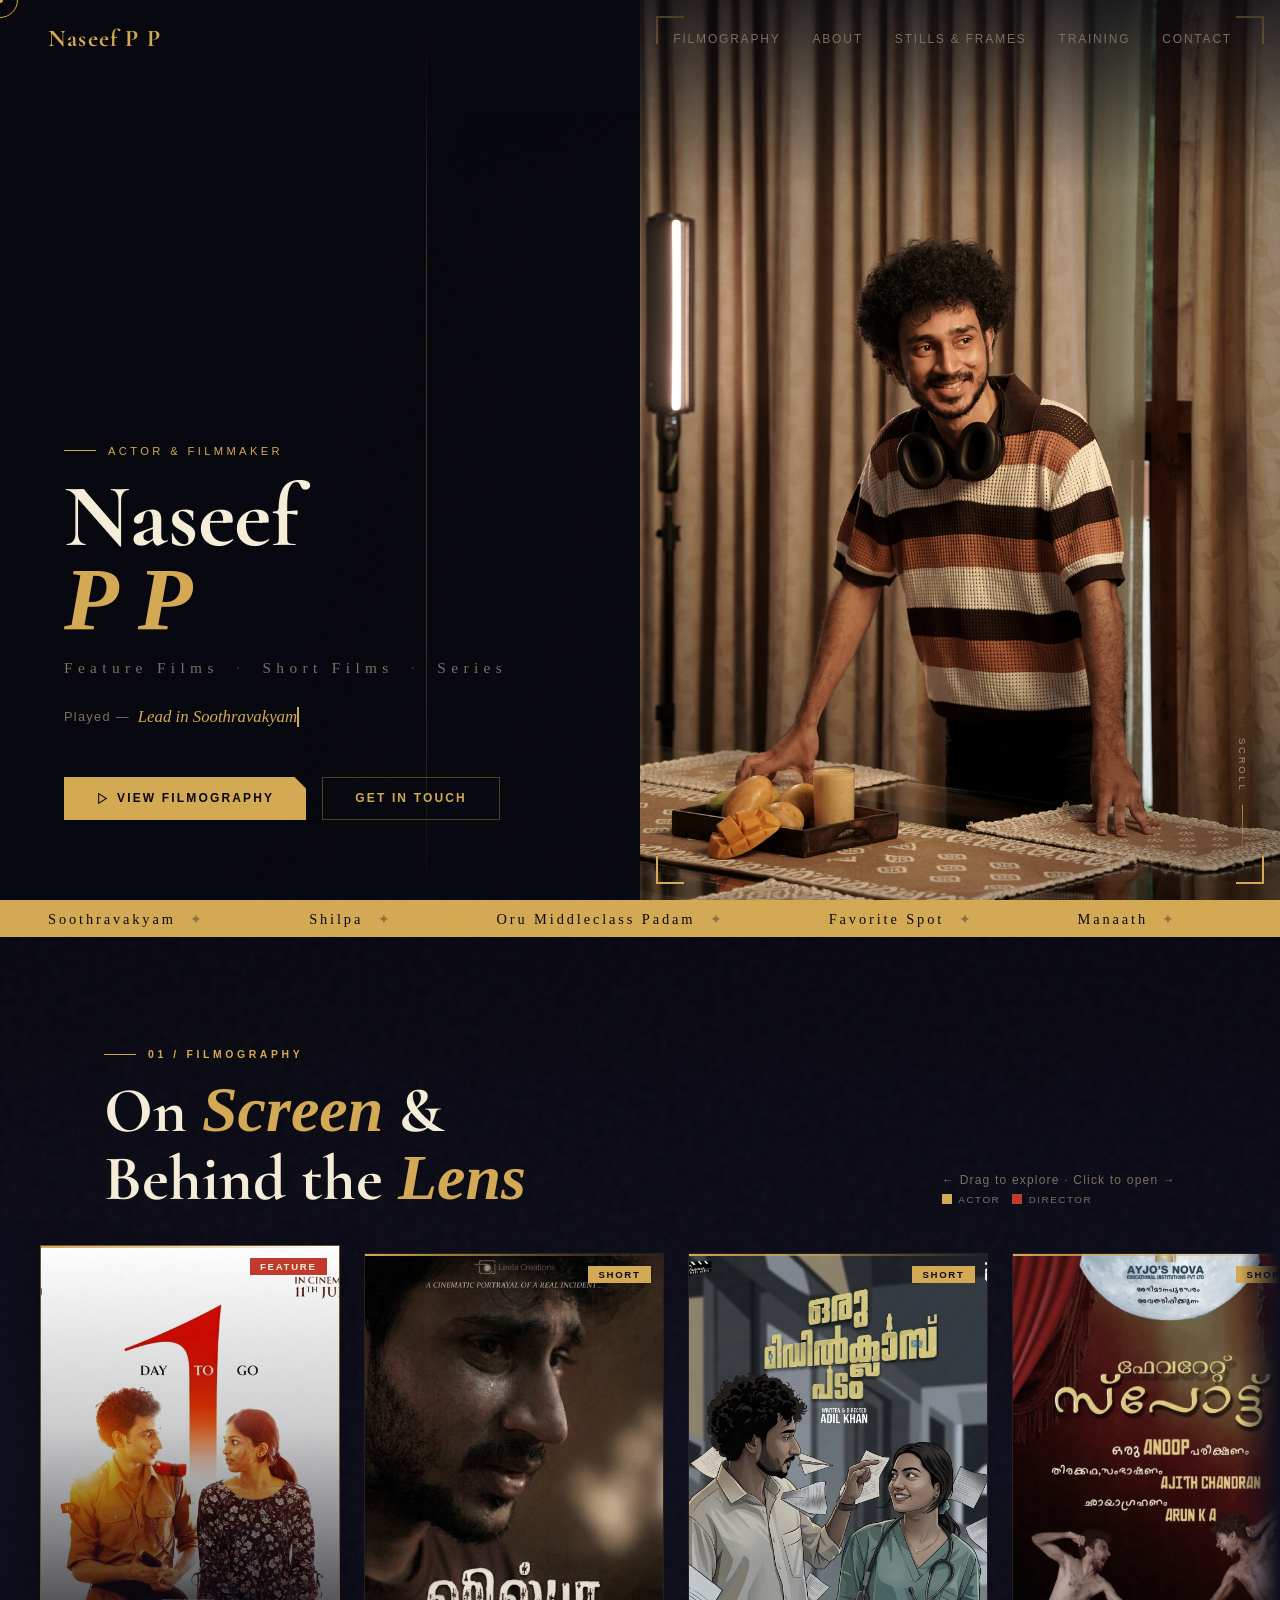
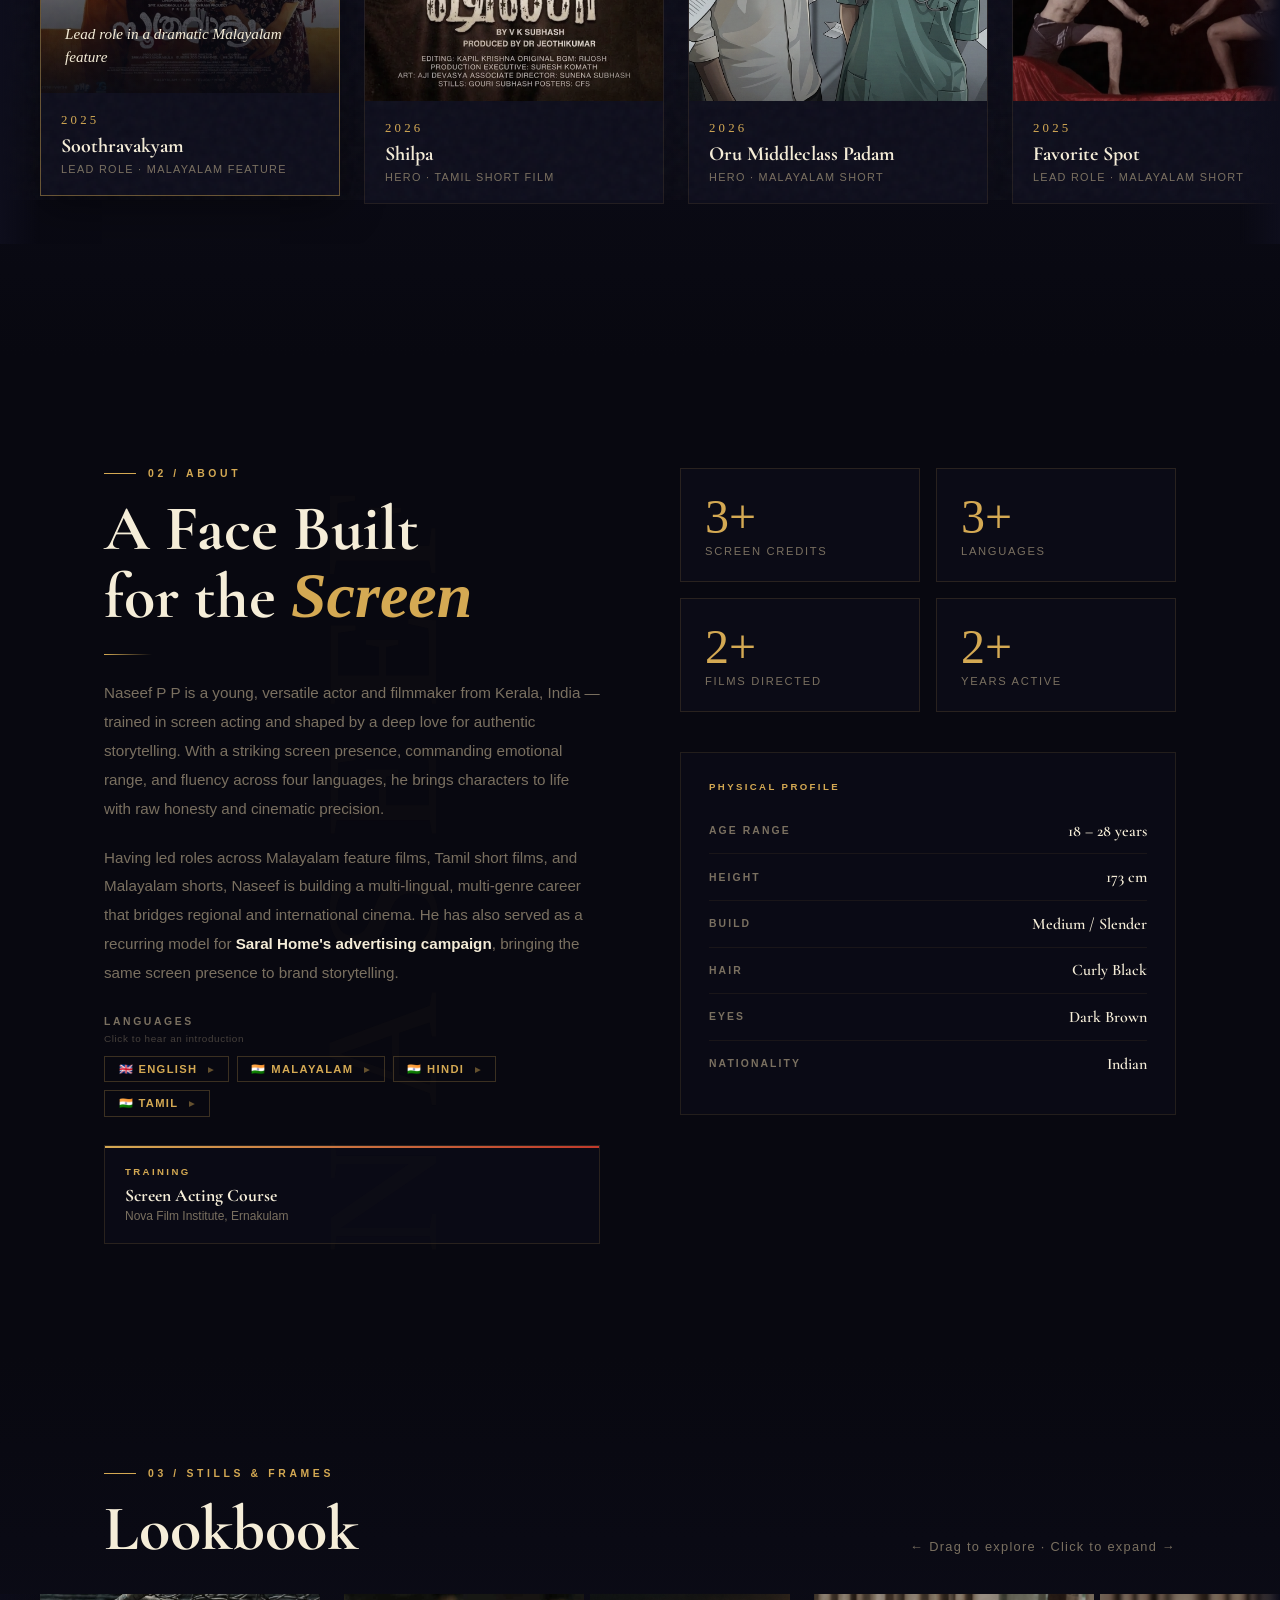
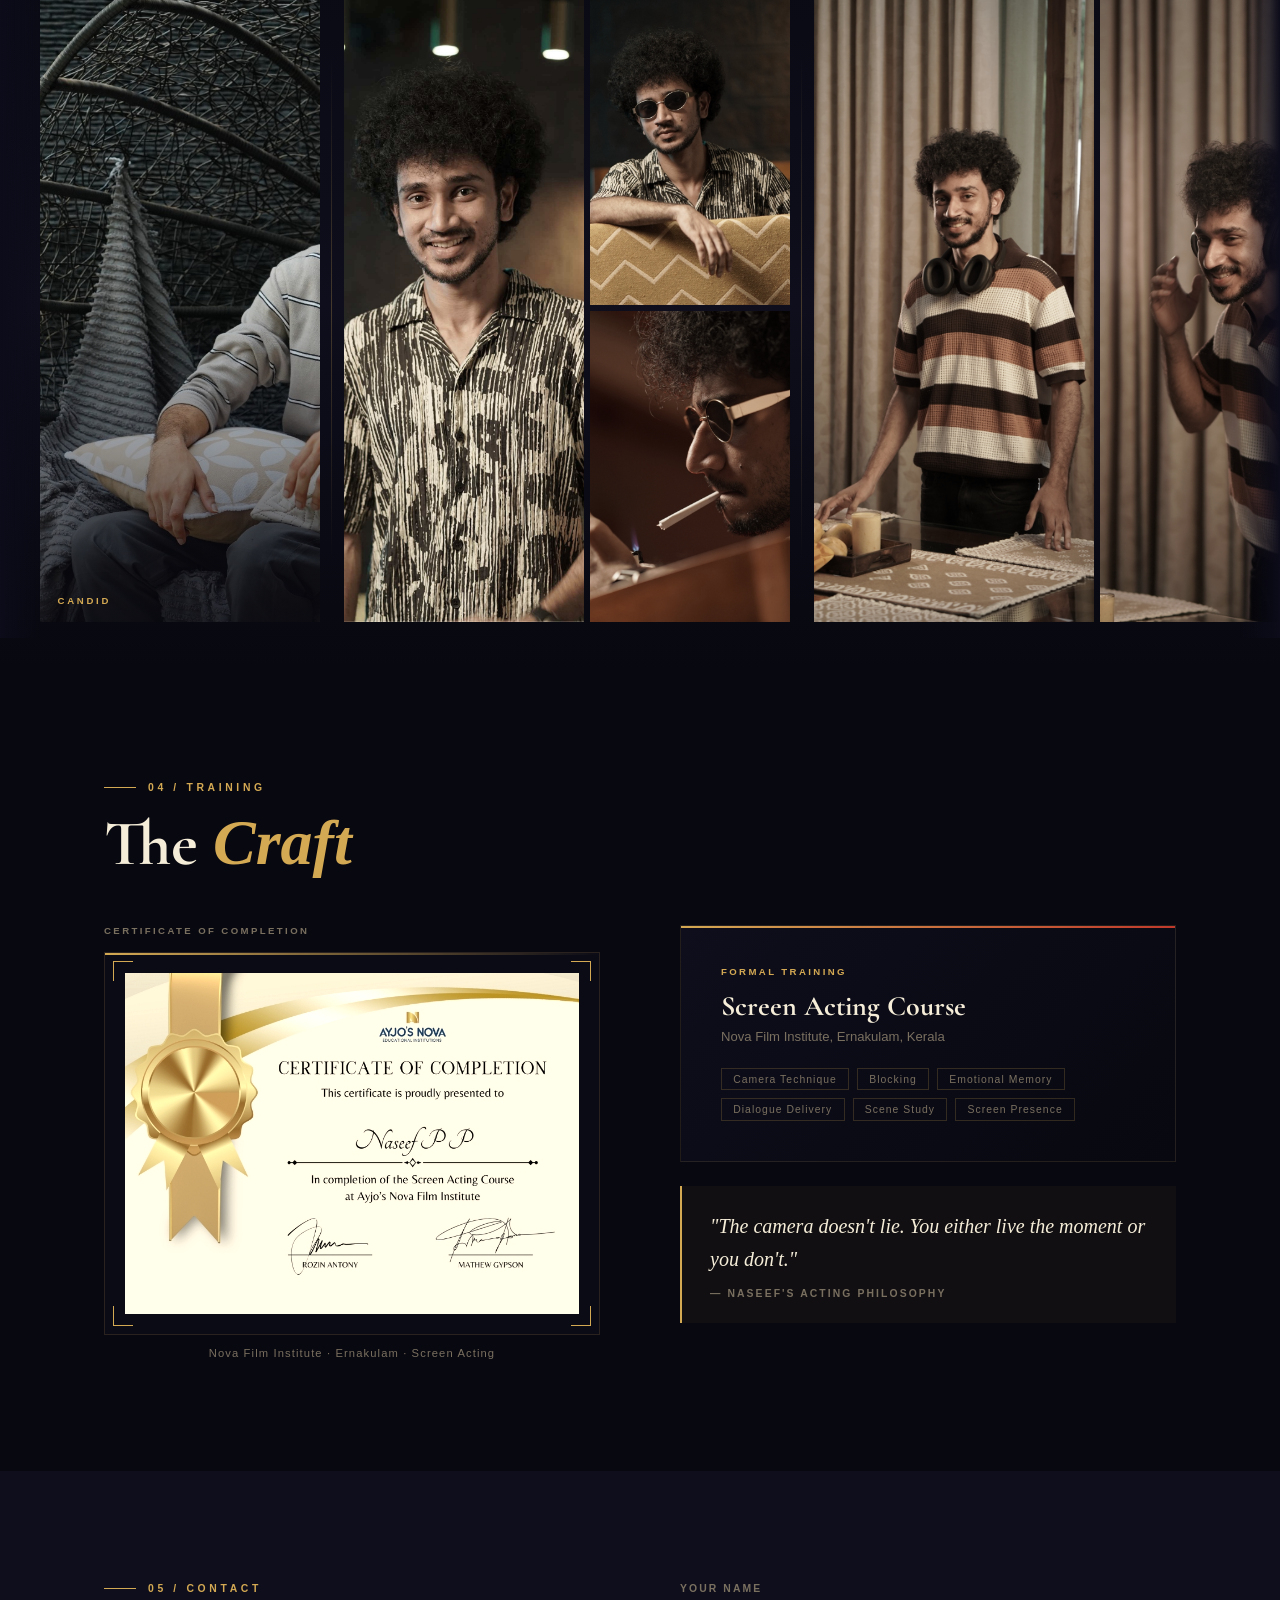
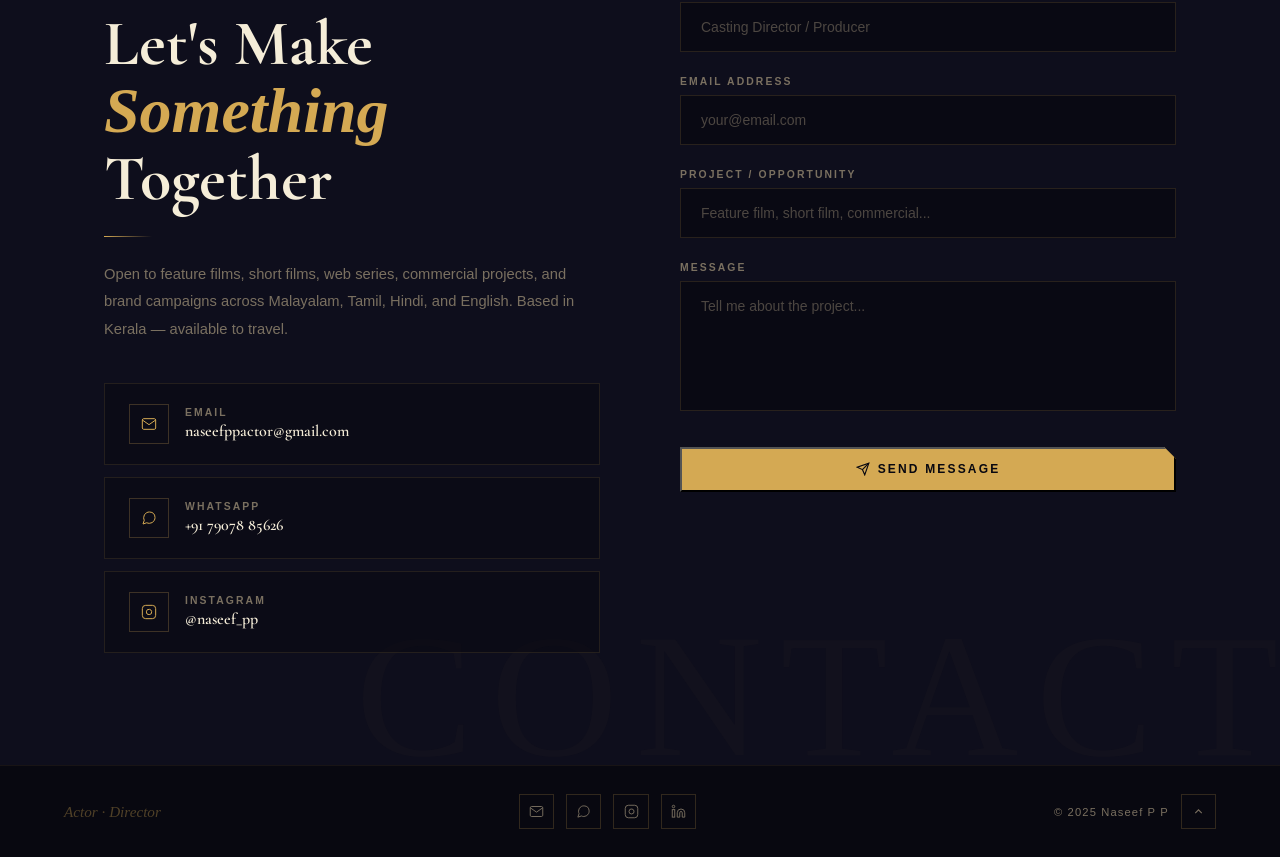
==== commit a058e235: "Update print statement from 'Hello' to 'Goodbye'" ====
--- a/index.html
+++ b/index.html
@@ -243,7 +243,186 @@
     /* Cells — 42% grayscale on desktop (inactive) */
     .lb-cell{position:relative;overflow:hidden;cursor:pointer;flex-shrink:0}
     .lb-cell img{width:100%;height:100%;object-fit:cover;display:block;filter:grayscale(42%);transition:transform .6s ease,filter .6s ease}
-    .lb-overlay{position:absolute;inset:0;backgrou    </div>
+    .lb-overlay{position:absolute;inset:0;background:linear-gradient(to top,rgba(8,8,16,.82) 0%,transparent 55%);opacity:0;transition:opacity .45s;display:flex;align-items:flex-end;padding:1rem 1.1rem;pointer-events:none}
+    .lb-tag{font-size:.6rem;font-weight:700;letter-spacing:.28em;text-transform:uppercase;color:#D4A953}
+    /* Active cell */
+    .lb-cell.active img{transform:scale(1.05);filter:grayscale(0%)}
+    .lb-cell.active .lb-overlay{opacity:1}
+    /* Panel layouts */
+    .lb-panel-1 .lb-cell{width:280px}
+    .lb-panel-2 .lb-col-a{display:flex;height:100%}
+    .lb-panel-2 .lb-col-a .lb-cell{width:240px}
+    .lb-panel-2 .lb-col-b{display:flex;flex-direction:column;gap:6px;height:100%}
+    .lb-panel-2 .lb-col-b .lb-cell{width:200px;height:calc(50% - 3px)}
+    .lb-panel-3 .lb-cell{width:280px}
+    .lb-panel-4{flex-direction:column;flex-wrap:wrap;gap:6px;width:532px}
+    .lb-panel-4 .lb-cell{width:calc(50% - 3px);height:calc(50% - 3px)}
+    .lb-panel-5{gap:6px}
+    .lb-panel-5 .lb-cell-wide{width:260px}
+    .lb-panel-5 .lb-col-mid{display:flex;flex-direction:column;gap:6px;height:100%}
+    .lb-panel-5 .lb-col-mid .lb-cell{width:200px;height:calc(50% - 3px)}
+    .lb-panel-5 .lb-cell-tall{width:220px}
+    #lookbook-bottom-pad{height:2rem}
+
+    /* ══ LIGHTBOX ════════════════════════════════════════════ */
+    #lightbox{position:fixed;inset:0;background:rgba(8,8,16,.96);z-index:200;display:none;align-items:center;justify-content:center;backdrop-filter:blur(10px)}
+    #lightbox.open{display:flex}
+    #lightbox img{max-width:85vw;max-height:88vh;object-fit:contain;border:1px solid rgba(212,169,83,.2)}
+    #lb-close{position:absolute;top:1.5rem;right:2rem;color:#7A7060;font-size:1.5rem;cursor:pointer;transition:color .3s;background:none;border:none;font-family:inherit}
+    #lb-close:hover{color:#D4A953}
+    #lb-prev,#lb-next{position:absolute;top:50%;transform:translateY(-50%);background:rgba(8,8,16,.7);border:1px solid rgba(212,169,83,.2);color:#D4A953;width:3rem;height:3rem;display:flex;align-items:center;justify-content:center;cursor:pointer;transition:all .3s;font-size:1.1rem}
+    #lb-prev:hover,#lb-next:hover{background:rgba(212,169,83,.15);border-color:#D4A953}
+    #lb-prev{left:1.5rem}
+    #lb-next{right:1.5rem}
+    .lb-caption{position:absolute;bottom:1.5rem;font-size:.68rem;letter-spacing:.2em;text-transform:uppercase;color:#7A7060}
+
+    /* ══ TRAINING ════════════════════════════════════════════ */
+    #training{padding:7rem 0;background:#080810}
+    .training-box{border:1px solid rgba(212,169,83,.12);padding:2.5rem;background:linear-gradient(135deg,#0E0E1C 0%,#080810 100%);position:relative;overflow:hidden;margin-bottom:1.5rem}
+    .training-box::before{content:'';position:absolute;top:0;left:0;right:0;height:2px;background:linear-gradient(to right,#D4A953,#C0392B)}
+    /* Skill tags — hover glow ONLY, cursor stays default */
+    .skill-tag{padding:.3rem .7rem;border:1px solid rgba(212,169,83,.2);font-size:.65rem;color:#7A7060;letter-spacing:.1em;transition:border-color .3s,background .3s,color .3s;cursor:default}
+    .skill-tag:hover{border-color:#D4A953;background:rgba(212,169,83,.08);color:#F5EDD8}
+    .quote-box{border-left:2px solid #D4A953;padding:1.5rem 1.75rem;background:rgba(212,169,83,.04)}
+    .certificate-wrap{position:relative;border:1px solid rgba(212,169,83,.15);padding:1.25rem;background:rgba(14,14,28,.5)}
+    .certificate-wrap::before{content:'';position:absolute;top:0;left:0;right:0;height:2px;background:linear-gradient(to right,#D4A953,transparent)}
+    .certificate-wrap img{width:100%;display:block;filter:sepia(15%) contrast(1.05);transition:filter .4s}
+    .certificate-wrap:hover img{filter:sepia(0%) contrast(1.08)}
+    .cert-corner{position:absolute;width:20px;height:20px;border-color:#D4A953;border-style:solid;pointer-events:none;z-index:2}
+    .cert-corner.tl{top:.5rem;left:.5rem;border-width:1.5px 0 0 1.5px}
+    .cert-corner.tr{top:.5rem;right:.5rem;border-width:1.5px 1.5px 0 0}
+    .cert-corner.bl{bottom:.5rem;left:.5rem;border-width:0 0 1.5px 1.5px}
+    .cert-corner.br{bottom:.5rem;right:.5rem;border-width:0 1.5px 1.5px 0}
+
+    /* ══ CONTACT ═════════════════════════════════════════════ */
+    #contact{padding:7rem 0;background:#0E0E1C;position:relative;overflow:hidden}
+    #contact::before{content:'CONTACT';position:absolute;bottom:-2rem;right:-1rem;font-family:'Bebas Neue',cursive;font-size:11rem;color:rgba(212,169,83,.022);pointer-events:none;letter-spacing:.1em;user-select:none}
+    .contact-link{display:flex;align-items:center;gap:1rem;padding:1.25rem 1.5rem;border:1px solid rgba(212,169,83,.12);background:rgba(8,8,16,.5);transition:all .3s;text-decoration:none}
+    .contact-link:hover{border-color:rgba(212,169,83,.45);background:rgba(212,169,83,.06);transform:translateX(4px)}
+    .contact-link-icon{width:2.5rem;height:2.5rem;border:1px solid rgba(212,169,83,.25);display:flex;align-items:center;justify-content:center;color:#D4A953;flex-shrink:0;transition:background .3s,color .3s}
+    .contact-link:hover .contact-link-icon{background:#D4A953;color:#080810}
+    .contact-link-label{font-size:.65rem;font-weight:600;letter-spacing:.2em;text-transform:uppercase;color:#7A7060;margin-bottom:.15rem}
+    .contact-link-val{font-family:'Cormorant Garamond',serif;font-size:1rem;font-weight:600;color:#F5EDD8}
+    .form-group{margin-bottom:1.5rem}
+    .form-input{width:100%;background:rgba(8,8,16,.7);border:1px solid rgba(212,169,83,.15);padding:1rem 1.25rem;color:#F5EDD8;font-family:'DM Sans',sans-serif;font-size:.875rem;outline:none;transition:border-color .3s}
+    .form-input::placeholder{color:rgba(122,112,96,.6)}
+    .form-input:focus{border-color:#D4A953}
+    textarea.form-input{resize:none;min-height:130px}
+
+    /* ══ FOOTER ══════════════════════════════════════════════
+       Desktop: [Actor · Director]  [Social Icons]  [© copy  ↑]
+       Mobile:  [Actor · Director]
+                [Social Icons ·············· ↑]
+                [© copy]                                      */
+    footer{background:#080810;border-top:1px solid rgba(212,169,83,.08);padding:1.75rem 4rem;display:flex;align-items:center;justify-content:space-between;gap:1.5rem}
+    .footer-tagline{font-family:'Cormorant Garamond',serif;font-size:.95rem;font-style:italic;color:rgba(212,169,83,.35)}
+    /* Center — social icons */
+    .footer-center{display:flex;align-items:center;gap:.75rem}
+    .social-icon{display:flex;align-items:center;justify-content:center;width:2.2rem;height:2.2rem;border:1px solid rgba(212,169,83,.2);color:#7A7060;text-decoration:none;transition:all .3s}
+    .social-icon:hover{border-color:#D4A953;color:#D4A953;background:rgba(212,169,83,.06)}
+    .social-icon svg{width:15px;height:15px}
+    /* Right — copyright + back-to-top */
+    .footer-right{display:flex;align-items:center;gap:.75rem}
+    .footer-copy{font-size:.7rem;color:#7A7060;letter-spacing:.1em}
+    .back-to-top{display:flex;align-items:center;justify-content:center;width:2.2rem;height:2.2rem;border:1px solid rgba(212,169,83,.2);color:#7A7060;text-decoration:none;transition:all .3s;flex-shrink:0}
+    .back-to-top:hover{border-color:#D4A953;color:#D4A953;background:rgba(212,169,83,.06)}
+    /* Desktop: mobile-btt hidden */
+    .mobile-btt{display:none}
+    /* Desktop: desktop-btt shown in footer-right */
+    .desktop-btt{display:flex}
+
+    /* ══ MOBILE MENU ═════════════════════════════════════════ */
+    #mobile-menu{position:fixed;inset:0;background:rgba(8,8,16,.97);backdrop-filter:blur(16px);z-index:98;display:flex;flex-direction:column;align-items:center;justify-content:center;gap:2.5rem;transform:translateX(100%);transition:transform .4s cubic-bezier(.76,0,.24,1)}
+    #mobile-menu.open{transform:translateX(0)}
+    .mobile-nav-link{font-family:'Cormorant Garamond',serif;font-size:2.5rem;font-weight:700;color:#7A7060;text-decoration:none;letter-spacing:.05em;transition:color .3s}
+    .mobile-nav-link:hover{color:#D4A953}
+    #hamburger{display:none;flex-direction:column;gap:5px;cursor:pointer;z-index:99;background:none;border:none;padding:0}
+    #hamburger span{display:block;width:22px;height:1.5px;background:#F5EDD8;transition:all .3s}
+    #hamburger.active span:nth-child(1){transform:translateY(6.5px) rotate(45deg)}
+    #hamburger.active span:nth-child(2){opacity:0}
+    #hamburger.active span:nth-child(3){transform:translateY(-6.5px) rotate(-45deg)}
+    .count-num{display:inline-block}
+
+    /* ══ RESPONSIVE ══════════════════════════════════════════ */
+    @media(max-width:900px){
+      /* Hero mobile */
+      #hero{grid-template-columns:1fr}
+      .hero-image-panel{position:absolute;inset:0;z-index:0}
+      .hero-image-panel img{opacity:.75}
+      .hero-bg-overlay{background:linear-gradient(to top,rgba(8,8,16,.97) 0%,rgba(8,8,16,.85) 38%,rgba(8,8,16,.35) 68%,rgba(8,8,16,.1) 100%)}
+      .hero-top-grad{background:linear-gradient(to bottom,rgba(8,8,16,.55),transparent)}
+      .hero-content{position:relative;z-index:4;padding:0 2rem 5rem}
+      .hero-line-left{display:none}
+      .scroll-indicator{display:none}
+      /* Nav */
+      #navbar{padding:1rem 1.5rem}
+      #navbar.scrolled{padding:.75rem 1.5rem}
+      .desktop-nav{display:none!important}
+      #hamburger{display:flex}
+      /* Layout */
+      .two-col{grid-template-columns:1fr;gap:3rem}
+      .container{padding:0 1.5rem}
+      /* Lookbook mobile — auto height, fixed track height */
+      .lookbook-scroll-outer{height:auto;min-height:unset;max-height:unset;padding-bottom:1rem}
+      .lookbook-track{height:360px}
+      .lb-panel{height:360px}
+      /* Mobile lookbook: slight desaturation on inactive (user approved) */
+      .lb-cell img{filter:grayscale(28%)}
+      /* Active cell on mobile: full color + zoom + overlay */
+      .lb-cell.active img{transform:scale(1.05);filter:grayscale(0%)}
+      .lb-cell.active .lb-overlay{opacity:1}
+      /* Mobile lookbook cell sizes */
+      .lb-panel-1 .lb-cell{width:210px}
+      .lb-panel-2 .lb-col-a .lb-cell{width:175px}
+      .lb-panel-2 .lb-col-b .lb-cell{width:145px}
+      .lb-panel-3 .lb-cell{width:195px}
+      .lb-panel-4{width:378px}
+      .lb-panel-5 .lb-cell-wide{width:185px}
+      .lb-panel-5 .lb-col-mid .lb-cell{width:155px}
+      .lb-panel-5 .lb-cell-tall{width:165px}
+      /* Film card mobile */
+      .film-card{flex:0 0 260px}
+      /* Footer mobile:
+         [Actor · Director]
+         [● ● ● ●] [                    ] [↑ far right]
+         [© 2025]
+      */
+      footer{padding:1.5rem;flex-direction:column;align-items:center;text-align:center;gap:1rem}
+      .footer-center{position:relative;width:100%;justify-content:center}
+      .footer-right{width:100%;justify-content:center}
+      /* Mobile back-to-top: absolutely on far right of social icons row */
+      .mobile-btt{display:flex;position:absolute;right:0;top:50%;transform:translateY(-50%)}
+      .desktop-btt{display:none}
+    }
+    @media(max-width:480px){
+      .lb-panel{height:280px}
+      .lookbook-track{height:280px}
+      .lb-panel-1 .lb-cell{width:170px}
+      .lb-panel-2 .lb-col-a .lb-cell{width:145px}
+      .lb-panel-2 .lb-col-b .lb-cell{width:120px}
+      .lb-panel-3 .lb-cell{width:158px}
+      .lb-panel-4{width:298px}
+      .lb-panel-5 .lb-cell-wide{width:155px}
+      .lb-panel-5 .lb-col-mid .lb-cell{width:130px}
+      .lb-panel-5 .lb-cell-tall{width:140px}
+    }
+  </style>
+</head>
+<body>
+
+<div id="grain"></div>
+<div id="cursor-outer"></div>
+<div id="cursor-inner"></div>
+
+<!-- ══ LANGUAGE VIDEO MODAL ══════════════════════════════════ -->
+<div id="lang-modal" role="dialog" aria-modal="true" aria-label="Language Introduction">
+  <div class="lang-modal-inner">
+    <button id="lang-modal-close" aria-label="Close">&#10005;</button>
+    <div class="lang-modal-video">
+      <div id="yt-player-container">
+        <div id="yt-player"></div>
+      </div>
+    </div>
     <p class="lang-modal-label" id="lang-modal-label"></p>
   </div>
 </div>
@@ -273,7 +452,6 @@
     <span></span><span></span><span></span>
   </button>
 </nav>
-
 <div id="mobile-menu">
   <a href="#filmography" class="mobile-nav-link" onclick="toggleMenu()">Filmography</a>
   <a href="#about"       class="mobile-nav-link" onclick="toggleMenu()">About</a>
@@ -288,7 +466,6 @@
   <div class="hero-bg-overlay"></div>
   <div class="hero-line hero-line-left" style="left:33.3%;"></div>
   <div class="hero-line hero-line-right" style="left:66.6%;"></div>
-
   <div class="hero-content">
     <p class="hero-eyebrow">Actor &amp; Filmmaker</p>
     <h1 class="hero-name">Naseef<br /><em>P P</em></h1>
@@ -305,7 +482,6 @@
       <a href="#contact" class="btn-secondary">Get in Touch</a>
     </div>
   </div>
-
   <div class="hero-image-panel">
     <img src="images/gallery/Mango_2.jpg" alt="Naseef P P" />
     <div class="frame-corner tl"></div>
@@ -357,8 +533,10 @@
     </div>
   </div>
 
-  <!-- Constrained scroll with feather fade -->
+  <!-- Full-width scroll wrapper with feather fades (widths set by JS) -->
   <div class="scroll-section-outer">
+    <div class="scroll-feather feather-left"></div>
+    <div class="scroll-feather feather-right"></div>
     <div class="film-scroll-container" id="filmScroll">
       <div class="film-scroll-track" id="filmTrack">
 
@@ -367,7 +545,6 @@
           <div class="film-card-img">
             <img src="images/featured-soothravakyam-poster.jpg" alt="Soothravakyam" />
             <div class="film-card-overlay">
-              <!-- Description only — no title in hover overlay -->
               <p style="font-family:'Cormorant Garamond',serif;font-size:.95rem;font-style:italic;color:#F5EDD8;line-height:1.5;">Lead role in a dramatic Malayalam feature</p>
             </div>
           </div>
@@ -384,7 +561,7 @@
           <div class="film-card-img">
             <img src="images/poster_shilpa.jpeg" alt="Shilpa" />
             <div class="film-card-overlay">
-              <p style="font-family:'Cormorant Garamond',serif;font-size:.95rem;font-style:italic;color:#F5EDD8;line-height:1.5;">Hero in a Tamil language short</p>
+              <p style="font-family:'Cormorant Garamond',serif;font-size:.95rem;font-style:italic;color:#F5EDD8;line-height:1.5;">Hero in a Tamil language short film</p>
             </div>
           </div>
           <span class="film-badge badge-short">Short</span>
@@ -475,7 +652,7 @@
           </div>
         </div>
 
-        <div style="flex:0 0 2rem;"></div>
+        <div style="flex:0 0 1px;"></div>
       </div>
     </div>
   </div>
@@ -485,7 +662,6 @@
 <section id="about">
   <div class="container">
     <div class="two-col">
-      <!-- Left -->
       <div>
         <p class="section-label reveal">02 / About</p>
         <h2 class="section-title reveal delay-1">A Face Built<br />for the <em>Screen</em></h2>
@@ -496,35 +672,17 @@
         <p class="reveal delay-3" style="color:#7A7060;font-size:.95rem;line-height:1.9;margin-bottom:1.75rem;">
           Having led roles across Malayalam feature films, Tamil short films, and Malayalam shorts, Naseef is building a multi-lingual, multi-genre career that bridges regional and international cinema. He has also served as a recurring model for <strong style="color:#F5EDD8;">Saral Home's advertising campaign</strong>, bringing the same screen presence to brand storytelling.
         </p>
-
         <!-- Language badges — clickable, open intro videos -->
         <div class="reveal delay-4" style="margin-bottom:1.75rem;">
-          <p style="font-size:.65rem;font-weight:600;letter-spacing:.25em;text-transform:uppercase;color:#7A7060;margin-bottom:.5rem;">Languages</p>
-          <p style="font-size:.62rem;color:rgba(122,112,96,.6);letter-spacing:.08em;margin-bottom:.75rem;">Click to hear an introduction</p>
+          <p style="font-size:.65rem;font-weight:600;letter-spacing:.25em;text-transform:uppercase;color:#7A7060;margin-bottom:.4rem;">Languages</p>
+          <p style="font-size:.62rem;color:rgba(122,112,96,.55);letter-spacing:.06em;margin-bottom:.75rem;">Click to hear an introduction</p>
           <div style="display:flex;flex-wrap:wrap;gap:.5rem;">
-            <span class="lang-badge"
-              data-video="https://www.youtube.com/embed/emDvy9XawP4?autoplay=1&rel=0"
-              data-label="English Introduction">
-              🇬🇧 English
-            </span>
-            <span class="lang-badge"
-              data-video="https://www.youtube.com/embed/tHgNfsobaJc?autoplay=1&rel=0"
-              data-label="Malayalam Introduction">
-              🇮🇳 Malayalam
-            </span>
-            <span class="lang-badge"
-              data-video="https://www.youtube.com/embed/aGizTuPs9fY?autoplay=1&rel=0"
-              data-label="Hindi Introduction">
-              🇮🇳 Hindi
-            </span>
-            <span class="lang-badge"
-              data-video="https://www.youtube.com/embed/mGeZB0aWpm4?autoplay=1&rel=0"
-              data-label="Tamil Introduction">
-              🇮🇳 Tamil
-            </span>
-          </div>
-        </div>
-
+            <span class="lang-badge" data-videoid="c6k5ZNzTsw0" data-label="English Introduction">🇬🇧 English</span>
+            <span class="lang-badge" data-videoid="tHgNfsobaJc" data-label="Malayalam Introduction">🇮🇳 Malayalam</span>
+            <span class="lang-badge" data-videoid="aGizTuPs9fY" data-label="Hindi Introduction">🇮🇳 Hindi</span>
+            <span class="lang-badge" data-videoid="mGeZB0aWpm4" data-label="Tamil Introduction">🇮🇳 Tamil</span>
+          </div>
+        </div>
         <!-- Training mini-box -->
         <div class="about-training-box reveal delay-5">
           <p style="font-size:.6rem;font-weight:600;letter-spacing:.25em;text-transform:uppercase;color:#D4A953;margin-bottom:.5rem;">Training</p>
@@ -532,29 +690,15 @@
           <p style="font-size:.75rem;color:#7A7060;">Nova Film Institute, Ernakulam</p>
         </div>
       </div>
-
-      <!-- Right -->
       <div>
-        <!-- Stats — cursor stays default -->
+        <!-- Stat cards — cursor stays default -->
         <div class="reveal delay-1" style="display:grid;grid-template-columns:1fr 1fr;gap:1rem;margin-bottom:2.5rem;">
-          <div class="stat-card">
-            <div class="stat-number count-num" data-target="4">0</div>
-            <div class="stat-label">Screen Credits</div>
-          </div>
-          <div class="stat-card">
-            <div class="stat-number count-num" data-target="4">0</div>
-            <div class="stat-label">Languages</div>
-          </div>
-          <div class="stat-card">
-            <div class="stat-number count-num" data-target="3">0</div>
-            <div class="stat-label">Films Directed</div>
-          </div>
-          <div class="stat-card">
-            <div class="stat-number count-num" data-target="3">0</div>
-            <div class="stat-label">Years Active</div>
-          </div>
-        </div>
-        <!-- Physical profile -->
+          <div class="stat-card"><div class="stat-number count-num" data-target="4">0</div><div class="stat-label">Screen Credits</div></div>
+          <div class="stat-card"><div class="stat-number count-num" data-target="4">0</div><div class="stat-label">Languages</div></div>
+          <div class="stat-card"><div class="stat-number count-num" data-target="3">0</div><div class="stat-label">Films Directed</div></div>
+          <div class="stat-card"><div class="stat-number count-num" data-target="3">0</div><div class="stat-label">Years Active</div></div>
+        </div>
+        <!-- Physical profile — hover treatment, default cursor -->
         <div class="profile-table reveal delay-2">
           <p style="font-size:.6rem;font-weight:600;letter-spacing:.25em;text-transform:uppercase;color:#D4A953;margin-bottom:1rem;">Physical Profile</p>
           <div class="profile-row"><span class="profile-key">Age Range</span><span class="profile-val">18 – 28 years</span></div>
@@ -569,7 +713,7 @@
   </div>
 </section>
 
-<!-- ═══════════════════ STILLS & FRAMES (Lookbook) ══════════ -->
+<!-- ═══════════════════ STILLS & FRAMES ══════════════════════ -->
 <section id="lookbook">
   <div class="container">
     <p class="section-label reveal">03 / Stills &amp; Frames</p>
@@ -579,8 +723,9 @@
     </div>
   </div>
 
-  <!-- Constrained scroll with feather fade -->
   <div class="scroll-section-outer">
+    <div class="scroll-feather feather-left"></div>
+    <div class="scroll-feather feather-right"></div>
     <div class="lookbook-scroll-outer" id="lookScroll">
       <div class="lookbook-track">
 
@@ -666,7 +811,7 @@
           </div>
         </div>
 
-        <div style="flex:0 0 4rem;"></div>
+        <div style="flex:0 0 1px;"></div>
       </div>
     </div>
   </div>
@@ -683,10 +828,8 @@
       <div class="reveal delay-1">
         <p style="font-size:.6rem;font-weight:600;letter-spacing:.25em;text-transform:uppercase;color:#7A7060;margin-bottom:1rem;">Certificate of Completion</p>
         <div class="certificate-wrap">
-          <div class="cert-corner tl"></div>
-          <div class="cert-corner tr"></div>
-          <div class="cert-corner bl"></div>
-          <div class="cert-corner br"></div>
+          <div class="cert-corner tl"></div><div class="cert-corner tr"></div>
+          <div class="cert-corner bl"></div><div class="cert-corner br"></div>
           <img src="images/certificate-nova-acting-course.jpg" alt="Nova Film Institute Certificate" />
         </div>
         <p style="font-size:.7rem;color:#7A7060;text-align:center;margin-top:.75rem;letter-spacing:.1em;">Nova Film Institute · Ernakulam · Screen Acting</p>
@@ -730,21 +873,15 @@
         </p>
         <div style="display:flex;flex-direction:column;gap:.75rem;">
           <a href="mailto:naseefppactor@gmail.com" class="contact-link reveal delay-2">
-            <div class="contact-link-icon">
-              <svg width="16" height="16" viewBox="0 0 24 24" fill="none" stroke="currentColor" stroke-width="1.5"><path d="M4 4h16c1.1 0 2 .9 2 2v12c0 1.1-.9 2-2 2H4c-1.1 0-2-.9-2-2V6c0-1.1.9-2 2-2z"/><polyline points="22,6 12,13 2,6"/></svg>
-            </div>
+            <div class="contact-link-icon"><svg width="16" height="16" viewBox="0 0 24 24" fill="none" stroke="currentColor" stroke-width="1.5"><path d="M4 4h16c1.1 0 2 .9 2 2v12c0 1.1-.9 2-2 2H4c-1.1 0-2-.9-2-2V6c0-1.1.9-2 2-2z"/><polyline points="22,6 12,13 2,6"/></svg></div>
             <div><p class="contact-link-label">Email</p><p class="contact-link-val">naseefppactor@gmail.com</p></div>
           </a>
           <a href="https://wa.me/917907885626" target="_blank" rel="noopener" class="contact-link reveal delay-3">
-            <div class="contact-link-icon">
-              <svg width="16" height="16" viewBox="0 0 24 24" fill="none" stroke="currentColor" stroke-width="1.5"><path d="M21 11.5a8.38 8.38 0 0 1-.9 3.8 8.5 8.5 0 0 1-7.6 4.7 8.38 8.38 0 0 1-3.8-.9L3 21l1.9-5.7a8.38 8.38 0 0 1-.9-3.8 8.5 8.5 0 0 1 4.7-7.6 8.38 8.38 0 0 1 3.8-.9h.5a8.48 8.48 0 0 1 8 8v.5z"/></svg>
-            </div>
+            <div class="contact-link-icon"><svg width="16" height="16" viewBox="0 0 24 24" fill="none" stroke="currentColor" stroke-width="1.5"><path d="M21 11.5a8.38 8.38 0 0 1-.9 3.8 8.5 8.5 0 0 1-7.6 4.7 8.38 8.38 0 0 1-3.8-.9L3 21l1.9-5.7a8.38 8.38 0 0 1-.9-3.8 8.5 8.5 0 0 1 4.7-7.6 8.38 8.38 0 0 1 3.8-.9h.5a8.48 8.48 0 0 1 8 8v.5z"/></svg></div>
             <div><p class="contact-link-label">WhatsApp</p><p class="contact-link-val">+91 79078 85626</p></div>
           </a>
           <a href="https://www.instagram.com/naseef_pp/" target="_blank" rel="noopener" class="contact-link reveal delay-4">
-            <div class="contact-link-icon">
-              <svg width="16" height="16" viewBox="0 0 24 24" fill="none" stroke="currentColor" stroke-width="1.5"><rect x="2" y="2" width="20" height="20" rx="5" ry="5"/><path d="M16 11.37A4 4 0 1 1 12.63 8 4 4 0 0 1 16 11.37z"/><line x1="17.5" y1="6.5" x2="17.51" y2="6.5"/></svg>
-            </div>
+            <div class="contact-link-icon"><svg width="16" height="16" viewBox="0 0 24 24" fill="none" stroke="currentColor" stroke-width="1.5"><rect x="2" y="2" width="20" height="20" rx="5" ry="5"/><path d="M16 11.37A4 4 0 1 1 12.63 8 4 4 0 0 1 16 11.37z"/><line x1="17.5" y1="6.5" x2="17.51" y2="6.5"/></svg></div>
             <div><p class="contact-link-label">Instagram</p><p class="contact-link-val">@naseef_pp</p></div>
           </a>
         </div>
@@ -779,13 +916,12 @@
 </section>
 
 <!-- ════════════════════════ FOOTER ══════════════════════════ -->
-<!-- Desktop: [Actor · Director] ——— [Social Icons] ——— [Copyright · ↑] -->
-<!-- Mobile:  Actor·Director / [Social Icons ············· ↑] / Copyright -->
 <footer>
-  <!-- Left -->
+  <!-- Left: tagline -->
   <div class="footer-tagline">Actor · Director</div>
 
-  <!-- Center: social icons -->
+  <!-- Center: social icons
+       mobile-btt lives here, positioned absolutely at far right -->
   <div class="footer-center">
     <a href="mailto:naseefppactor@gmail.com" class="social-icon" title="Email" aria-label="Email">
       <svg viewBox="0 0 24 24" fill="none" stroke="currentColor" stroke-width="1.5"><path d="M4 4h16c1.1 0 2 .9 2 2v12c0 1.1-.9 2-2 2H4c-1.1 0-2-.9-2-2V6c0-1.1.9-2 2-2z"/><polyline points="22,6 12,13 2,6"/></svg>
@@ -799,269 +935,337 @@
     <a href="https://www.linkedin.com/in/naseef-pp/" target="_blank" rel="noopener" class="social-icon" title="LinkedIn" aria-label="LinkedIn">
       <svg viewBox="0 0 24 24" fill="none" stroke="currentColor" stroke-width="1.5"><path d="M16 8a6 6 0 0 1 6 6v7h-4v-7a2 2 0 0 0-2-2 2 2 0 0 0-2 2v7h-4v-7a6 6 0 0 1 6-6z"/><rect x="2" y="9" width="4" height="12"/><circle cx="4" cy="4" r="2"/></svg>
     </a>
-    <!-- Back to top — far right of this row on mobile -->
-    <a href="#hero" class="back-to-top" aria-label="Back to top">
+    <!-- MOBILE ONLY: back-to-top at far right of this row -->
+    <a href="#hero" class="back-to-top mobile-btt" aria-label="Back to top">
       <svg width="13" height="13" viewBox="0 0 24 24" fill="none" stroke="currentColor" stroke-width="2"><polyline points="18 15 12 9 6 15"/></svg>
     </a>
   </div>
 
-  <!-- Right -->
+  <!-- Right: copyright + DESKTOP ONLY back-to-top -->
   <div class="footer-right">
     <span class="footer-copy">© 2025 Naseef P P</span>
+    <a href="#hero" class="back-to-top desktop-btt" aria-label="Back to top">
+      <svg width="13" height="13" viewBox="0 0 24 24" fill="none" stroke="currentColor" stroke-width="2"><polyline points="18 15 12 9 6 15"/></svg>
+    </a>
   </div>
 </footer>
 
 <!-- ════════════════════════ JAVASCRIPT ══════════════════════ -->
 <script>
-  /* ── CURSOR ───────────────────────────────────────────── */
-  const curO = document.getElementById('cursor-outer');
-  const curI = document.getElementById('cursor-inner');
-  let ox=0,oy=0,tx=0,ty=0;
-  document.addEventListener('mousemove', e => {
-    tx=e.clientX; ty=e.clientY;
-    curI.style.left=tx+'px'; curI.style.top=ty+'px';
+/* ══ CURSOR ════════════════════════════════════════════════ */
+const curO = document.getElementById('cursor-outer');
+const curI = document.getElementById('cursor-inner');
+let ox=0,oy=0,tx=0,ty=0;
+document.addEventListener('mousemove', e=>{
+  tx=e.clientX; ty=e.clientY;
+  curI.style.left=tx+'px'; curI.style.top=ty+'px';
+});
+(function loop(){
+  ox+=(tx-ox)*.12; oy+=(ty-oy)*.12;
+  curO.style.left=ox+'px'; curO.style.top=oy+'px';
+  requestAnimationFrame(loop);
+})();
+/* Cursor scale — interactive elements only
+   NOT: stat cards, skill tags, profile table */
+document.querySelectorAll('a,button,.film-card,.lb-cell,.lang-badge').forEach(el=>{
+  el.addEventListener('mouseenter',()=>{ curO.style.transform='translate(-50%,-50%) scale(1.8)'; curO.style.borderColor='#C0392B'; });
+  el.addEventListener('mouseleave',()=>{ curO.style.transform='translate(-50%,-50%) scale(1)'; curO.style.borderColor='#D4A953'; });
+});
+
+/* ══ NAV ═══════════════════════════════════════════════════ */
+const nav=document.getElementById('navbar');
+window.addEventListener('scroll',()=>nav.classList.toggle('scrolled',window.scrollY>60),{passive:true});
+
+/* ══ MOBILE MENU ═══════════════════════════════════════════ */
+function toggleMenu(){
+  document.getElementById('mobile-menu').classList.toggle('open');
+  document.getElementById('hamburger').classList.toggle('active');
+}
+
+/* ══ TYPEWRITER ════════════════════════════════════════════ */
+const roles=['Lead in Soothravakyam','Hero in Shilpa','Hero in Oru Middleclass Padam','Lead in Favorite Spot'];
+let ri=0,tci=0,del=false;
+const tw=document.getElementById('typewriter');
+function type(){
+  const cur=roles[ri];
+  if(!del){ tw.textContent=cur.substring(0,tci+1); tci++; if(tci===cur.length){del=true;setTimeout(type,1800);return;} setTimeout(type,65); }
+  else{ tw.textContent=cur.substring(0,tci-1); tci--; if(tci===0){del=false;ri=(ri+1)%roles.length;setTimeout(type,300);return;} setTimeout(type,30); }
+}
+setTimeout(type,1200);
+
+/* ══ SCROLL REVEAL ═════════════════════════════════════════ */
+const revObs=new IntersectionObserver(entries=>{
+  entries.forEach(e=>{ if(e.isIntersecting){e.target.classList.add('visible');revObs.unobserve(e.target);} });
+},{threshold:.1});
+document.querySelectorAll('.reveal').forEach(el=>revObs.observe(el));
+
+/* ══ COUNT-UP ══════════════════════════════════════════════ */
+const cntObs=new IntersectionObserver(entries=>{
+  entries.forEach(e=>{
+    if(!e.isIntersecting)return;
+    const t=parseInt(e.target.getAttribute('data-target'));let c=0;
+    const tmr=setInterval(()=>{ c+=t/40; if(c>=t){c=t;clearInterval(tmr);} e.target.textContent=Math.floor(c)+'+'; },35);
+    cntObs.unobserve(e.target);
   });
-  (function loop(){
-    ox+=(tx-ox)*.12; oy+=(ty-oy)*.12;
-    curO.style.left=ox+'px'; curO.style.top=oy+'px';
-    requestAnimationFrame(loop);
-  })();
-  /* Cursor scale — interactive elements only
-     NOT: stat cards, skill tags, profile table */
-  document.querySelectorAll('a, button, .film-card, .lb-cell, .lang-badge').forEach(el => {
-    el.addEventListener('mouseenter', () => {
-      curO.style.transform='translate(-50%,-50%) scale(1.8)';
-      curO.style.borderColor='#C0392B';
+},{threshold:.5});
+document.querySelectorAll('.count-num').forEach(el=>cntObs.observe(el));
+
+/* ══ SCROLL TRACK PADDING + FEATHER SYNC ══════════════════
+   Reads the container's actual left offset from the viewport
+   and applies that as padding-left/right to both scroll tracks
+   and as width to the feather overlay divs.
+   This ensures cards start exactly at the title's left edge. */
+function syncScrollPadding(){
+  const ref=document.querySelector('.container');
+  if(!ref)return;
+  const leftPad=Math.max(Math.round(ref.getBoundingClientRect().left),16);
+  const filmTrack=document.getElementById('filmTrack');
+  const lookTrack=document.querySelector('.lookbook-track');
+  if(filmTrack){ filmTrack.style.paddingLeft=leftPad+'px'; filmTrack.style.paddingRight=leftPad+'px'; }
+  if(lookTrack){ lookTrack.style.paddingLeft=leftPad+'px'; lookTrack.style.paddingRight=leftPad+'px'; }
+  document.querySelectorAll('.scroll-feather').forEach(f=>{ f.style.width=leftPad+'px'; });
+}
+syncScrollPadding();
+window.addEventListener('resize',syncScrollPadding);
+
+/* ══ YOUTUBE IFRAME API ════════════════════════════════════
+   Using the official YT IFrame API to detect video end.
+   onYouTubeIframeAPIReady is called automatically by the
+   YouTube script when it finishes loading.               */
+let ytAPIReady=false;
+let ytPlayer=null;
+
+window.onYouTubeIframeAPIReady=function(){ ytAPIReady=true; };
+
+const langModal   =document.getElementById('lang-modal');
+const langLabel   =document.getElementById('lang-modal-label');
+const langModalClose=document.getElementById('lang-modal-close');
+
+function openLangModal(videoId,label){
+  langModal.classList.add('open');
+  document.body.style.overflow='hidden';
+  langLabel.textContent=label;
+  // Reset container — destroy previous player
+  if(ytPlayer){ try{ytPlayer.destroy();}catch(e){} ytPlayer=null; }
+  document.getElementById('yt-player-container').innerHTML='<div id="yt-player"></div>';
+  if(ytAPIReady){
+    ytPlayer=new YT.Player('yt-player',{
+      videoId:videoId,
+      width:'100%',height:'100%',
+      playerVars:{autoplay:1,rel:0,playsinline:1,modestbranding:1},
+      events:{
+        onStateChange:function(event){
+          // YT.PlayerState.ENDED === 0
+          if(event.data===0) closeLangModal();
+        }
+      }
     });
-    el.addEventListener('mouseleave', () => {
-      curO.style.transform='translate(-50%,-50%) scale(1)';
-      curO.style.borderColor='#D4A953';
-    });
+  } else {
+    // Fallback: plain iframe if API hasn't loaded yet
+    document.getElementById('yt-player-container').innerHTML=
+      '<iframe src="https://www.youtube.com/embed/'+videoId+'?autoplay=1&rel=0&playsinline=1" '+
+      'allow="accelerometer;autoplay;clipboard-write;encrypted-media;gyroscope;picture-in-picture" '+
+      'allowfullscreen style="width:100%;height:100%;border:none;"></iframe>';
+  }
+}
+function closeLangModal(){
+  langModal.classList.remove('open');
+  document.body.style.overflow='';
+  if(ytPlayer){ try{ytPlayer.stopVideo();}catch(e){} }
+  // Clear iframe to stop audio
+  document.getElementById('yt-player-container').innerHTML='<div id="yt-player"></div>';
+}
+document.querySelectorAll('.lang-badge').forEach(b=>{
+  b.addEventListener('click',()=>openLangModal(b.getAttribute('data-videoid'),b.getAttribute('data-label')));
+});
+langModalClose.addEventListener('click',closeLangModal);
+langModal.addEventListener('click',e=>{ if(e.target===langModal)closeLangModal(); });
+/* ESC key — works when focus is outside the iframe */
+document.addEventListener('keydown',e=>{
+  if(e.key==='Escape'&&langModal.classList.contains('open')) closeLangModal();
+});
+
+/* ══ FILMOGRAPHY — ACTIVE CARD SYSTEM ═════════════════════ */
+const filmCards=Array.from(document.querySelectorAll('.film-card'));
+const filmScroll=document.getElementById('filmScroll');
+let filmMouseDX=0,filmDragged=false;
+let filmScrollRAF=null;
+
+function setActiveFilm(card){
+  filmCards.forEach(c=>c.classList.remove('active'));
+  if(card) card.classList.add('active');
+}
+/* First card active on load */
+setActiveFilm(filmCards[0]);
+
+/* Desktop: hover transfers, persists on mouse leave */
+filmCards.forEach(card=>{
+  card.addEventListener('mouseenter',()=>{
+    if(window.innerWidth>900) setActiveFilm(card);
   });
-
-  /* ── NAVBAR ──────────────────────────────────────────── */
-  const nav = document.getElementById('navbar');
-  window.addEventListener('scroll', () => nav.classList.toggle('scrolled', window.scrollY > 60), { passive:true });
-
-  /* ── MOBILE MENU ─────────────────────────────────────── */
-  function toggleMenu() {
-    document.getElementById('mobile-menu').classList.toggle('open');
-    document.getElementById('hamburger').classList.toggle('active');
-  }
-
-  /* ── TYPEWRITER ──────────────────────────────────────── */
-  const roles = ['Lead in Soothravakyam','Hero in Shilpa','Hero in Oru Middleclass Padam','Lead in Favorite Spot'];
-  let ri=0,ci=0,del=false;
-  const tw = document.getElementById('typewriter');
-  function type() {
-    const cur = roles[ri];
-    if (!del) {
-      tw.textContent = cur.substring(0,ci+1); ci++;
-      if (ci===cur.length) { del=true; setTimeout(type,1800); return; }
-      setTimeout(type,65);
-    } else {
-      tw.textContent = cur.substring(0,ci-1); ci--;
-      if (ci===0) { del=false; ri=(ri+1)%roles.length; setTimeout(type,300); return; }
-      setTimeout(type,30);
-    }
-  }
-  setTimeout(type,1200);
-
-  /* ── SCROLL REVEAL ───────────────────────────────────── */
-  const ro = new IntersectionObserver(entries => {
-    entries.forEach(e => { if(e.isIntersecting){ e.target.classList.add('visible'); ro.unobserve(e.target); } });
-  }, { threshold:.1 });
-  document.querySelectorAll('.reveal').forEach(el => ro.observe(el));
-
-  /* ── COUNT-UP ────────────────────────────────────────── */
-  const cob = new IntersectionObserver(entries => {
-    entries.forEach(e => {
-      if (!e.isIntersecting) return;
-      const t = parseInt(e.target.getAttribute('data-target')); let c=0;
-      const tmr = setInterval(() => { c+=t/40; if(c>=t){c=t;clearInterval(tmr);} e.target.textContent=Math.floor(c)+'+'; },35);
-      cob.unobserve(e.target);
-    });
-  }, { threshold:.5 });
-  document.querySelectorAll('.count-num').forEach(el => cob.observe(el));
-
-  /* ── LANGUAGE VIDEO MODAL ────────────────────────────── */
-  const langModal    = document.getElementById('lang-modal');
-  const langIframe   = document.getElementById('lang-iframe');
-  const langLabel    = document.getElementById('lang-modal-label');
-  const langClose    = document.getElementById('lang-modal-close');
-
-  function openLangModal(videoUrl, label) {
-    langIframe.src = videoUrl;
-    langLabel.textContent = label;
-    langModal.classList.add('open');
-    document.body.style.overflow = 'hidden';
-  }
-  function closeLangModal() {
-    langModal.classList.remove('open');
-    langIframe.src = ''; // stops video playback
-    document.body.style.overflow = '';
-  }
-
-  document.querySelectorAll('.lang-badge').forEach(badge => {
-    badge.addEventListener('click', () => {
-      openLangModal(
-        badge.getAttribute('data-video'),
-        badge.getAttribute('data-label')
-      );
-    });
+});
+
+/* Click to open link — only if not a drag */
+filmScroll.addEventListener('mousedown',e=>{ filmMouseDX=e.clientX; filmDragged=false; });
+filmScroll.addEventListener('mousemove',e=>{ if(Math.abs(e.clientX-filmMouseDX)>5)filmDragged=true; });
+filmScroll.addEventListener('click',e=>{
+  if(filmDragged)return;
+  const card=e.target.closest('.film-card');
+  if(!card)return;
+  const href=card.getAttribute('data-href');
+  if(href) window.open(href,'_blank','noopener');
+});
+
+/* Drag to scroll — filmography */
+let fIsDown=false,fStartX,fScrollLeft;
+filmScroll.addEventListener('mousedown',e=>{ fIsDown=true; fStartX=e.pageX-filmScroll.offsetLeft; fScrollLeft=filmScroll.scrollLeft; });
+filmScroll.addEventListener('mouseleave',()=>fIsDown=false);
+filmScroll.addEventListener('mouseup',()=>fIsDown=false);
+filmScroll.addEventListener('mousemove',e=>{
+  if(!fIsDown)return; e.preventDefault();
+  filmScroll.scrollLeft=fScrollLeft-(e.pageX-filmScroll.offsetLeft-fStartX)*1.8;
+});
+
+/* Mobile: center card detection — rAF throttled for performance
+   Edge fix: at scroll=0 → first card active; at max scroll → last card active */
+function _doFilmActiveUpdate(){
+  filmScrollRAF=null;
+  if(window.innerWidth>900)return;
+  const sl=filmScroll.scrollLeft;
+  const maxSl=filmScroll.scrollWidth-filmScroll.clientWidth;
+  // Edge cases
+  if(sl<=8){ setActiveFilm(filmCards[0]); return; }
+  if(sl>=maxSl-8){ setActiveFilm(filmCards[filmCards.length-1]); return; }
+  const rect=filmScroll.getBoundingClientRect();
+  const center=rect.left+rect.width/2;
+  let closest=null,minDist=Infinity;
+  filmCards.forEach(card=>{
+    const cr=card.getBoundingClientRect();
+    const dist=Math.abs(cr.left+cr.width/2-center);
+    if(dist<minDist){minDist=dist;closest=card;}
   });
-  langClose.addEventListener('click', closeLangModal);
-  langModal.addEventListener('click', e => { if(e.target===langModal) closeLangModal(); });
-  document.addEventListener('keydown', e => {
-    if (e.key==='Escape' && langModal.classList.contains('open')) closeLangModal();
+  if(closest) setActiveFilm(closest);
+}
+function updateFilmActive(){
+  if(filmScrollRAF)return;
+  filmScrollRAF=requestAnimationFrame(_doFilmActiveUpdate);
+}
+filmScroll.addEventListener('scroll',updateFilmActive,{passive:true});
+filmScroll.addEventListener('touchmove',updateFilmActive,{passive:true});
+filmScroll.addEventListener('touchend',()=>setTimeout(_doFilmActiveUpdate,80));
+
+/* ══ LOOKBOOK — ACTIVE SYSTEM ══════════════════════════════
+   Desktop: hover on cell → that cell active, persists on leave.
+            First cell active on load.
+   Mobile:  Panel-level activation — when a panel's center
+            is closest to screen center, ALL cells in that
+            panel become active (handles stacked images).
+            rAF-throttled for performance.
+            Edge fix: scroll start → panel[0]; scroll end → last panel. */
+const lbCells=Array.from(document.querySelectorAll('.lb-cell'));
+const lbPanels=Array.from(document.querySelectorAll('.lb-panel'));
+const lookScroll=document.getElementById('lookScroll');
+let lbScrollRAF=null;
+
+function setActiveLbCell(cell){
+  lbCells.forEach(c=>c.classList.remove('active'));
+  if(cell) cell.classList.add('active');
+}
+function setActiveLbPanel(panel){
+  lbCells.forEach(c=>c.classList.remove('active'));
+  if(panel) panel.querySelectorAll('.lb-cell').forEach(c=>c.classList.add('active'));
+}
+
+/* Desktop: first cell active on load */
+if(window.innerWidth>900) setActiveLbCell(lbCells[0]);
+/* Mobile: first panel active on load */
+else setActiveLbPanel(lbPanels[0]);
+
+/* Desktop hover */
+lbCells.forEach(cell=>{
+  cell.addEventListener('mouseenter',()=>{
+    if(window.innerWidth>900) setActiveLbCell(cell);
   });
-
-  /* Auto-close when YouTube video ends via postMessage API */
-  window.addEventListener('message', e => {
-    try {
-      const data = JSON.parse(e.data);
-      /* YouTube player state 0 = ended */
-      if (data.event==='onStateChange' && data.info===0) closeLangModal();
-    } catch(err) {}
+});
+
+function _doLbActiveUpdate(){
+  lbScrollRAF=null;
+  if(window.innerWidth>900)return;
+  const sl=lookScroll.scrollLeft;
+  const maxSl=lookScroll.scrollWidth-lookScroll.clientWidth;
+  // Edge cases
+  if(sl<=8){ setActiveLbPanel(lbPanels[0]); return; }
+  if(sl>=maxSl-8){ setActiveLbPanel(lbPanels[lbPanels.length-1]); return; }
+  const rect=lookScroll.getBoundingClientRect();
+  const center=rect.left+rect.width/2;
+  let closestPanel=null,minDist=Infinity;
+  lbPanels.forEach(panel=>{
+    const pr=panel.getBoundingClientRect();
+    const dist=Math.abs(pr.left+pr.width/2-center);
+    if(dist<minDist){minDist=dist;closestPanel=panel;}
   });
-
-  /* ── FILMOGRAPHY — ACTIVE CARD SYSTEM ────────────────── */
-  const filmCards  = Array.from(document.querySelectorAll('.film-card'));
-  const filmScroll = document.getElementById('filmScroll');
-  let filmMouseDownX = 0, filmDragged = false;
-
-  function setActiveFilmCard(card) {
-    filmCards.forEach(c => c.classList.remove('active'));
-    if (card) card.classList.add('active');
-  }
-  setActiveFilmCard(filmCards[0]);
-
-  /* Desktop: hover transfers, persists on leave */
-  filmCards.forEach(card => {
-    card.addEventListener('mouseenter', () => {
-      if (window.innerWidth > 900) setActiveFilmCard(card);
-    });
-  });
-
-  /* Click to open link — drag-safe */
-  filmScroll.addEventListener('mousedown', e => { filmMouseDownX=e.clientX; filmDragged=false; });
-  filmScroll.addEventListener('mousemove', e => { if(Math.abs(e.clientX-filmMouseDownX)>5) filmDragged=true; });
-  filmScroll.addEventListener('click', e => {
-    if (filmDragged) return;
-    const card = e.target.closest('.film-card');
-    if (!card) return;
-    const href = card.getAttribute('data-href');
-    if (href) window.open(href,'_blank','noopener');
-  });
-
-  /* Drag to scroll — filmography */
-  let filmIsDown=false, filmStartX, filmScrollLeft;
-  filmScroll.addEventListener('mousedown', e => { filmIsDown=true; filmStartX=e.pageX-filmScroll.offsetLeft; filmScrollLeft=filmScroll.scrollLeft; });
-  filmScroll.addEventListener('mouseleave', () => filmIsDown=false);
-  filmScroll.addEventListener('mouseup',    () => filmIsDown=false);
-  filmScroll.addEventListener('mousemove',  e => {
-    if (!filmIsDown) return; e.preventDefault();
-    filmScroll.scrollLeft = filmScrollLeft - (e.pageX-filmScroll.offsetLeft-filmStartX)*1.8;
-  });
-
-  /* Mobile: center card active on scroll/touch */
-  function updateFilmActiveOnScroll() {
-    if (window.innerWidth > 900) return;
-    const containerRect = filmScroll.getBoundingClientRect();
-    const center = containerRect.left + containerRect.width/2;
-    let closest=null, closestDist=Infinity;
-    filmCards.forEach(card => {
-      const rect = card.getBoundingClientRect();
-      const dist = Math.abs(rect.left + rect.width/2 - center);
-      if (dist < closestDist) { closestDist=dist; closest=card; }
-    });
-    if (closest) setActiveFilmCard(closest);
-  }
-  filmScroll.addEventListener('scroll',   updateFilmActiveOnScroll, { passive:true });
-  filmScroll.addEventListener('touchmove',updateFilmActiveOnScroll, { passive:true });
-  filmScroll.addEventListener('touchend', () => setTimeout(updateFilmActiveOnScroll,80));
-
-  /* ── LOOKBOOK — ACTIVE CELL SYSTEM (desktop only) ────── */
-  const lbCells   = Array.from(document.querySelectorAll('.lb-cell'));
-  const lookScroll = document.getElementById('lookScroll');
-
-  function setActiveLbCell(cell) {
-    lbCells.forEach(c => c.classList.remove('active'));
-    if (cell) cell.classList.add('active');
-  }
-  /* First cell active on load (desktop only) */
-  if (window.innerWidth > 900) setActiveLbCell(lbCells[0]);
-
-  lbCells.forEach(cell => {
-    cell.addEventListener('mouseenter', () => {
-      if (window.innerWidth > 900) setActiveLbCell(cell);
-    });
-  });
-  /* Mobile: all full color — no active system */
-
-  /* ── LIGHTBOX ────────────────────────────────────────── */
-  const lb    = document.getElementById('lightbox');
-  const lbImg = document.getElementById('lb-img');
-  const lbCap = document.getElementById('lb-caption');
-  let lbCur=0, lbMouseDownX=0, lbDragged=false;
-
-  function openLB(i) {
-    lbCur=i;
-    lbImg.src=lbCells[i].getAttribute('data-src');
-    lbCap.textContent=lbCells[i].getAttribute('data-tag');
-    lb.classList.add('open');
-    document.body.style.overflow='hidden';
-  }
-  function closeLB() { lb.classList.remove('open'); document.body.style.overflow=''; }
-
-  lookScroll.addEventListener('mousedown', e => { lbMouseDownX=e.clientX; lbDragged=false; });
-  lookScroll.addEventListener('mousemove', e => { if(Math.abs(e.clientX-lbMouseDownX)>5) lbDragged=true; });
-  lookScroll.addEventListener('click', e => {
-    if (lbDragged) return;
-    const cell = e.target.closest('.lb-cell');
-    if (!cell) return;
-    const idx = lbCells.indexOf(cell);
-    if (idx > -1) openLB(idx);
-  });
-
-  document.getElementById('lb-close').addEventListener('click', closeLB);
-  document.getElementById('lb-prev').addEventListener('click', () => openLB((lbCur-1+lbCells.length)%lbCells.length));
-  document.getElementById('lb-next').addEventListener('click', () => openLB((lbCur+1)%lbCells.length));
-  lb.addEventListener('click', e => { if(e.target===lb) closeLB(); });
-  document.addEventListener('keydown', e => {
-    if (!lb.classList.contains('open')) return;
-    if (e.key==='Escape')     closeLB();
-    if (e.key==='ArrowLeft')  openLB((lbCur-1+lbCells.length)%lbCells.length);
-    if (e.key==='ArrowRight') openLB((lbCur+1)%lbCells.length);
-  });
-
-  /* Drag to scroll — lookbook */
-  let lkIsDown=false, lkStartX, lkScrollLeft;
-  lookScroll.addEventListener('mousedown', e => { lkIsDown=true; lkStartX=e.pageX-lookScroll.offsetLeft; lkScrollLeft=lookScroll.scrollLeft; });
-  lookScroll.addEventListener('mouseleave', () => lkIsDown=false);
-  lookScroll.addEventListener('mouseup',    () => lkIsDown=false);
-  lookScroll.addEventListener('mousemove',  e => {
-    if (!lkIsDown) return; e.preventDefault();
-    lookScroll.scrollLeft = lkScrollLeft - (e.pageX-lookScroll.offsetLeft-lkStartX)*1.8;
-  });
-
-  /* ── HERO PARALLAX ───────────────────────────────────── */
-  window.addEventListener('scroll', () => {
-    const img = document.querySelector('.hero-image-panel img');
-    if (img) img.style.transform = `translateY(${window.scrollY*.18}px)`;
-  }, { passive:true });
-
-  /* ── FORM ────────────────────────────────────────────── */
-  function handleForm(e) {
-    e.preventDefault();
-    const btn = e.target.querySelector('button[type="submit"]');
-    btn.textContent='Sending...'; btn.disabled=true;
-    setTimeout(() => {
-      btn.textContent='✓ Sent';
-      document.getElementById('form-success').style.display='block';
-      e.target.reset();
-    },1200);
-  }
+  if(closestPanel) setActiveLbPanel(closestPanel);
+}
+function updateLbActive(){
+  if(lbScrollRAF)return;
+  lbScrollRAF=requestAnimationFrame(_doLbActiveUpdate);
+}
+lookScroll.addEventListener('scroll',updateLbActive,{passive:true});
+lookScroll.addEventListener('touchmove',updateLbActive,{passive:true});
+lookScroll.addEventListener('touchend',()=>setTimeout(_doLbActiveUpdate,80));
+
+/* ══ LIGHTBOX ══════════════════════════════════════════════ */
+const lb=document.getElementById('lightbox');
+const lbImg=document.getElementById('lb-img');
+const lbCap=document.getElementById('lb-caption');
+let lbCur=0,lbMouseDX=0,lbDragged=false;
+
+function openLB(i){ lbCur=i; lbImg.src=lbCells[i].getAttribute('data-src'); lbCap.textContent=lbCells[i].getAttribute('data-tag'); lb.classList.add('open'); document.body.style.overflow='hidden'; }
+function closeLB(){ lb.classList.remove('open'); document.body.style.overflow=''; }
+
+lookScroll.addEventListener('mousedown',e=>{ lbMouseDX=e.clientX; lbDragged=false; });
+lookScroll.addEventListener('mousemove',e=>{ if(Math.abs(e.clientX-lbMouseDX)>5)lbDragged=true; });
+lookScroll.addEventListener('click',e=>{
+  if(lbDragged)return;
+  const cell=e.target.closest('.lb-cell');
+  if(!cell)return;
+  const idx=lbCells.indexOf(cell);
+  if(idx>-1)openLB(idx);
+});
+document.getElementById('lb-close').addEventListener('click',closeLB);
+document.getElementById('lb-prev').addEventListener('click',()=>openLB((lbCur-1+lbCells.length)%lbCells.length));
+document.getElementById('lb-next').addEventListener('click',()=>openLB((lbCur+1)%lbCells.length));
+lb.addEventListener('click',e=>{ if(e.target===lb)closeLB(); });
+document.addEventListener('keydown',e=>{
+  if(!lb.classList.contains('open'))return;
+  if(e.key==='Escape') closeLB();
+  if(e.key==='ArrowLeft') openLB((lbCur-1+lbCells.length)%lbCells.length);
+  if(e.key==='ArrowRight') openLB((lbCur+1)%lbCells.length);
+});
+
+/* Drag to scroll — lookbook */
+let lkIsDown=false,lkStartX,lkScrollLeft;
+lookScroll.addEventListener('mousedown',e=>{ lkIsDown=true; lkStartX=e.pageX-lookScroll.offsetLeft; lkScrollLeft=lookScroll.scrollLeft; });
+lookScroll.addEventListener('mouseleave',()=>lkIsDown=false);
+lookScroll.addEventListener('mouseup',()=>lkIsDown=false);
+lookScroll.addEventListener('mousemove',e=>{
+  if(!lkIsDown)return; e.preventDefault();
+  lookScroll.scrollLeft=lkScrollLeft-(e.pageX-lookScroll.offsetLeft-lkStartX)*1.8;
+});
+
+/* ══ HERO PARALLAX ═════════════════════════════════════════ */
+window.addEventListener('scroll',()=>{
+  const img=document.querySelector('.hero-image-panel img');
+  if(img) img.style.transform=`translateY(${window.scrollY*.18}px)`;
+},{passive:true});
+
+/* ══ FORM ══════════════════════════════════════════════════ */
+function handleForm(e){
+  e.preventDefault();
+  const btn=e.target.querySelector('button[type="submit"]');
+  btn.textContent='Sending...'; btn.disabled=true;
+  setTimeout(()=>{ btn.textContent='✓ Sent'; document.getElementById('form-success').style.display='block'; e.target.reset(); },1200);
+}
 </script>
 </body>
 </html>
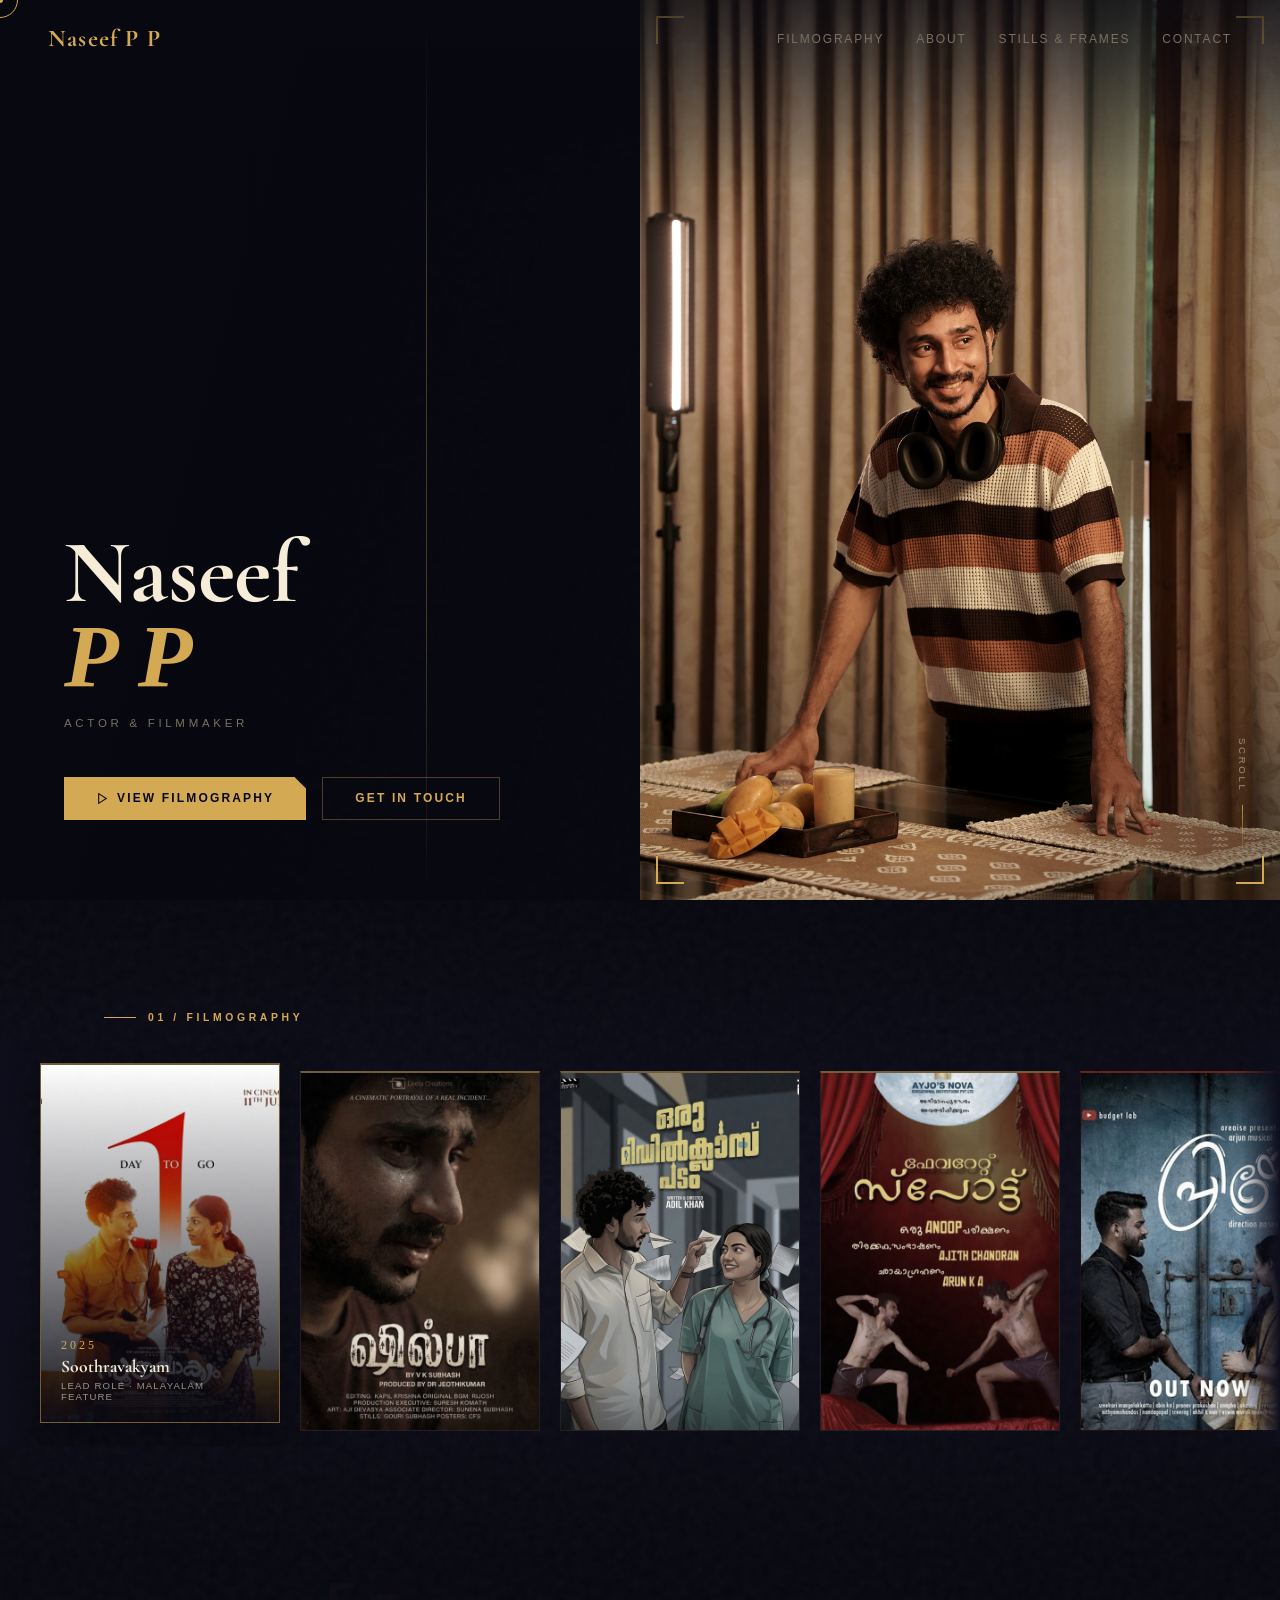
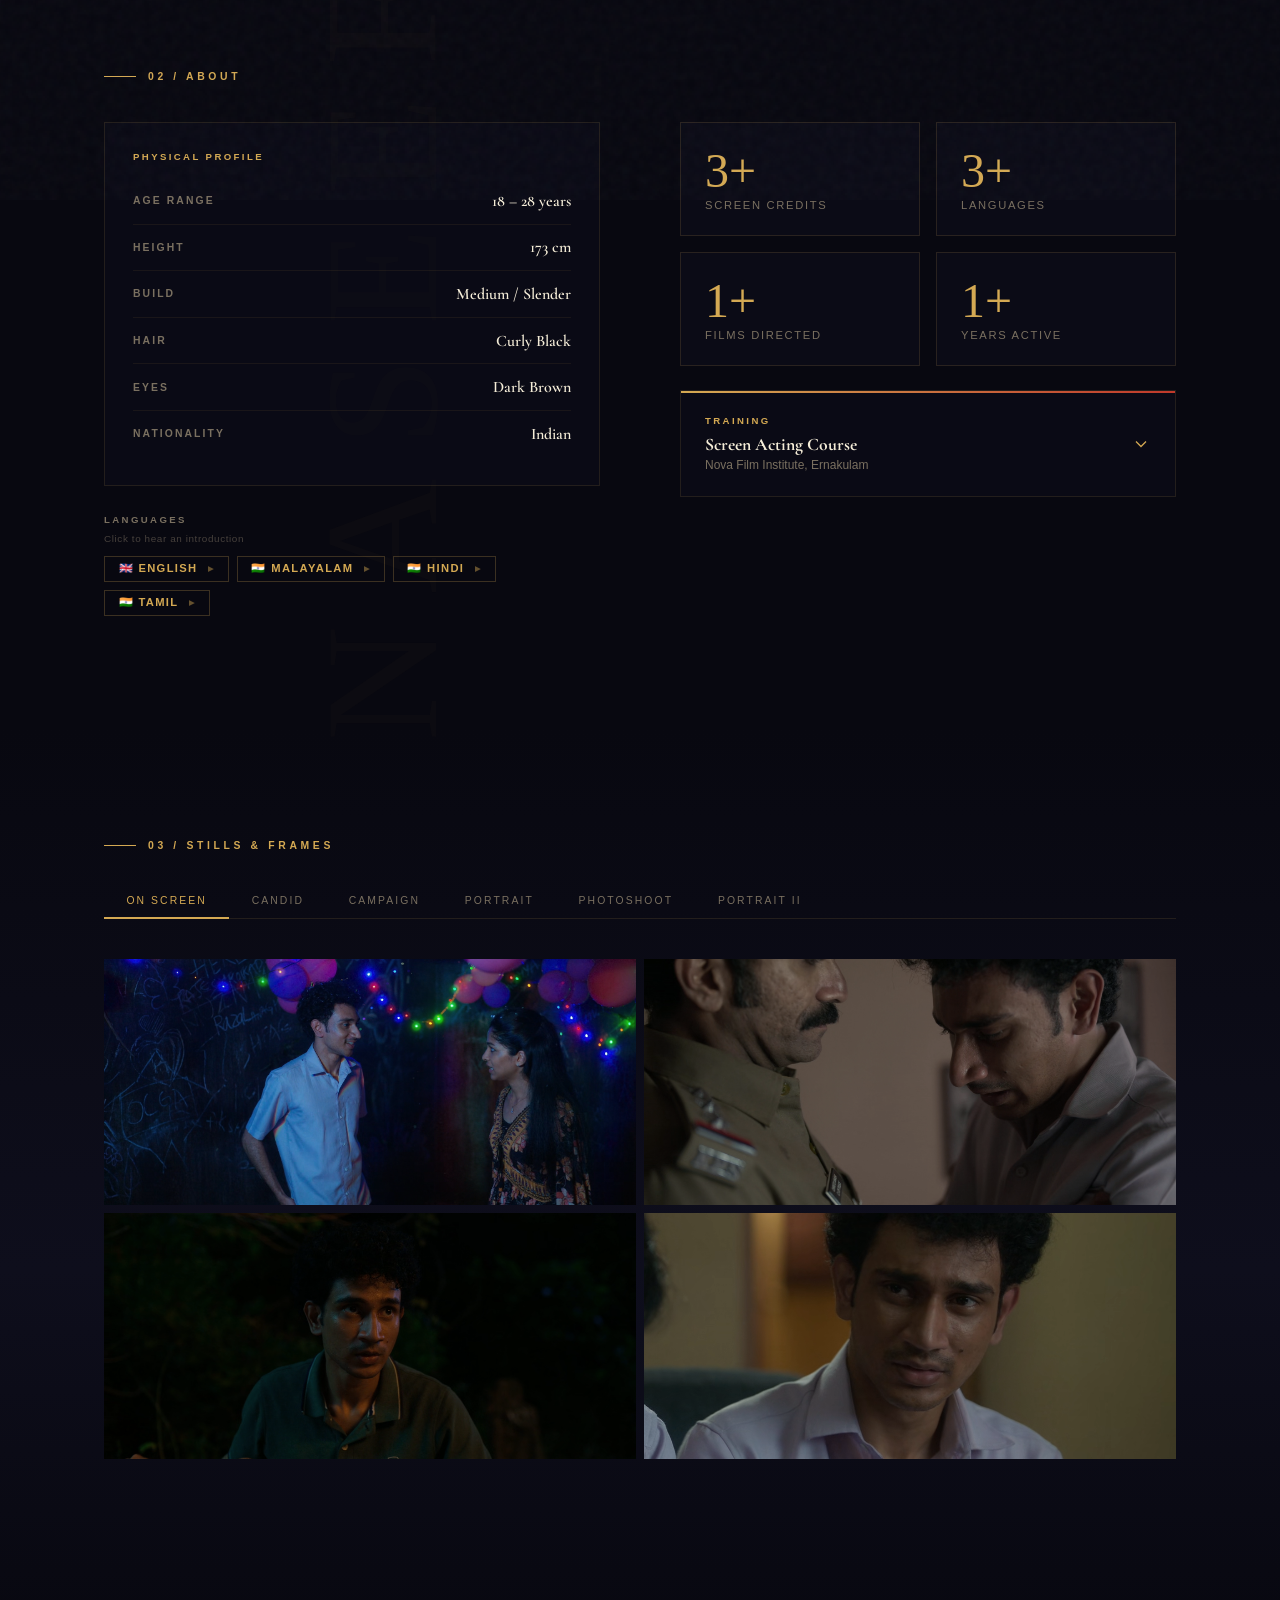
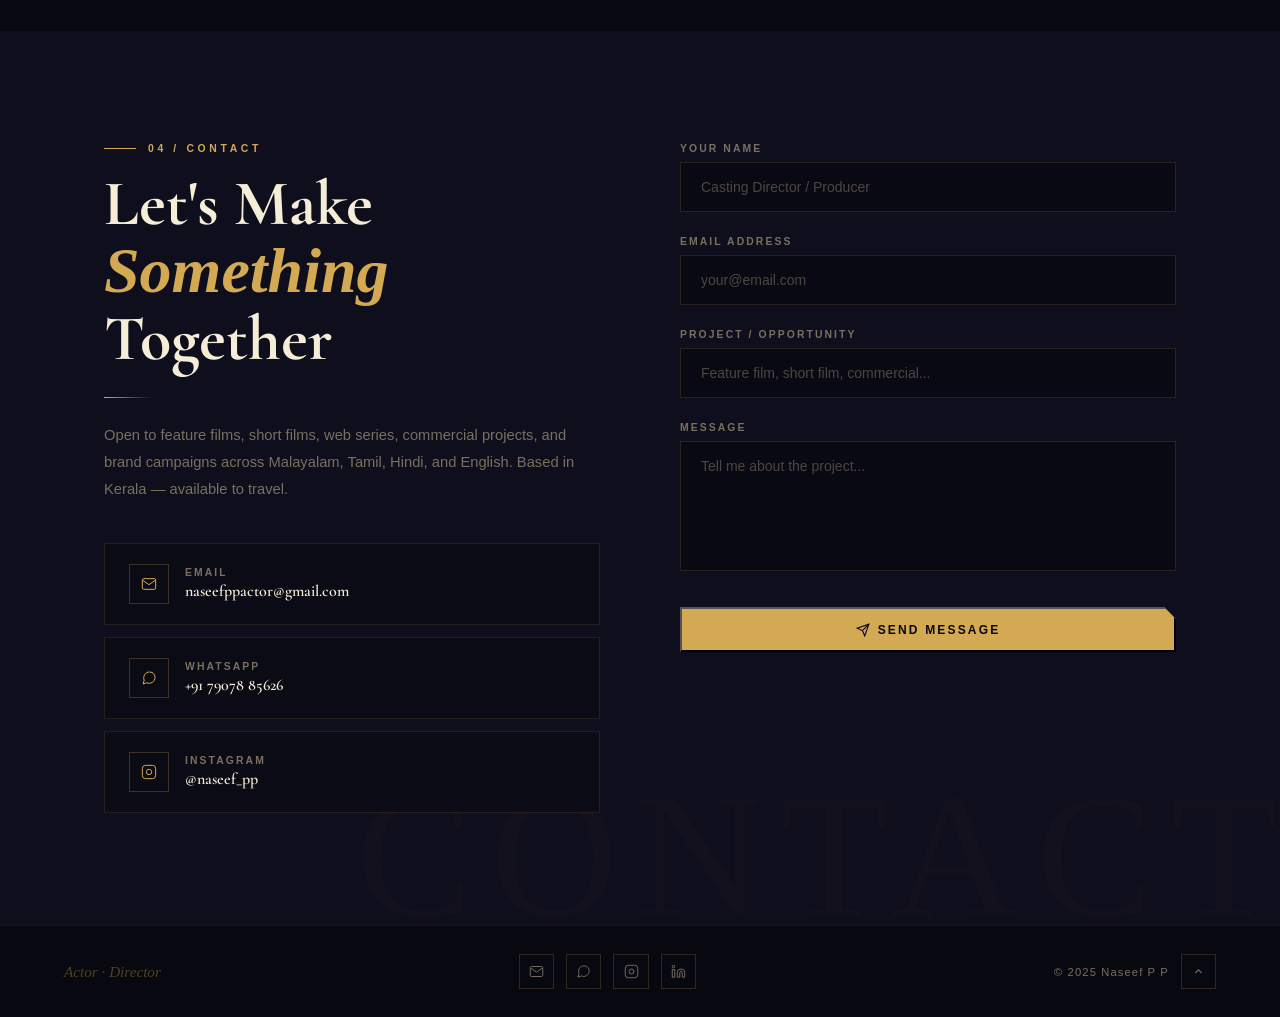
==== commit b304c086: "Update print statement from 'Hello' to 'Goodbye'" ====
--- a/index.html
+++ b/index.html
@@ -5,416 +5,49 @@
   <meta name="viewport" content="width=device-width, initial-scale=1.0" />
   <title>Naseef P P — Actor · Director</title>
 
-  <!-- YouTube IFrame API — required for video-end auto-close -->
+  <!-- YouTube IFrame API — required for language intro videos -->
   <script src="https://www.youtube.com/iframe_api"></script>
 
+  <!-- Tailwind CSS -->
   <script src="https://cdn.tailwindcss.com"></script>
-  <link rel="preconnect" href="https://fonts.googleapis.com" />
-  <link rel="preconnect" href="https://fonts.gstatic.com" crossorigin />
-  <link href="https://fonts.googleapis.com/css2?family=Cormorant+Garamond:ital,wght@0,400;0,500;0,600;0,700;1,400;1,600&family=Bebas+Neue&family=DM+Sans:wght@300;400;500;600&display=swap" rel="stylesheet" />
-
   <script>
     tailwind.config = {
       theme: {
         extend: {
-          colors: { void:'#080810',reel:'#0E0E1C',gold:'#D4A953',crimson:'#C0392B',ivory:'#F5EDD8',ash:'#7A7060' },
-          fontFamily: { display:['"Cormorant Garamond"','serif'], poster:['"Bebas Neue"','cursive'], body:['"DM Sans"','sans-serif'] }
+          colors: {
+            void:'#080810', reel:'#0E0E1C', gold:'#D4A953',
+            crimson:'#C0392B', ivory:'#F5EDD8', ash:'#7A7060'
+          },
+          fontFamily: {
+            display:['"Cormorant Garamond"','serif'],
+            poster:['"Bebas Neue"','cursive'],
+            body:['"DM Sans"','sans-serif']
+          }
         }
       }
     }
   </script>
 
-  <style>
-    /* ══ RESET ══════════════════════════════════════════════ */
-    *,*::before,*::after{box-sizing:border-box;margin:0;padding:0}
-    html{scroll-behavior:smooth}
-    body{background:#080810;color:#F5EDD8;font-family:'DM Sans',sans-serif;overflow-x:hidden;cursor:none}
-
-    /* ══ CURSOR ═════════════════════════════════════════════ */
-    #cursor-outer{position:fixed;width:36px;height:36px;border:1.5px solid #D4A953;border-radius:50%;pointer-events:none;z-index:9999;transition:transform .15s ease,border-color .2s;transform:translate(-50%,-50%)}
-    #cursor-inner{position:fixed;width:6px;height:6px;background:#D4A953;border-radius:50%;pointer-events:none;z-index:9999;transform:translate(-50%,-50%)}
-
-    /* ══ GRAIN ══════════════════════════════════════════════ */
-    #grain{position:fixed;inset:-200%;width:400%;height:400%;pointer-events:none;z-index:1;opacity:.035;background-image:url("data:image/svg+xml,%3Csvg viewBox='0 0 512 512' xmlns='http://www.w3.org/2000/svg'%3E%3Cfilter id='n'%3E%3CfeTurbulence type='fractalNoise' baseFrequency='.75' numOctaves='4' stitchTiles='stitch'/%3E%3C/filter%3E%3Crect width='100%25' height='100%25' filter='url(%23n)'/%3E%3C/svg%3E");animation:grain .8s steps(2) infinite}
-    @keyframes grain{0%{transform:translate(0,0)}25%{transform:translate(-3%,-4%)}50%{transform:translate(4%,2%)}75%{transform:translate(-2%,5%)}100%{transform:translate(3%,-3%)}}
-
-    /* ══ SCROLLBAR ══════════════════════════════════════════ */
-    ::-webkit-scrollbar{width:4px}
-    ::-webkit-scrollbar-track{background:#080810}
-    ::-webkit-scrollbar-thumb{background:#D4A953;border-radius:2px}
-
-    /* ══ NAV ════════════════════════════════════════════════ */
-    #navbar{position:fixed;top:0;left:0;right:0;z-index:100;padding:1.5rem 3rem;display:flex;align-items:center;justify-content:space-between;transition:background .4s,padding .4s}
-    #navbar.scrolled{background:rgba(8,8,16,.92);backdrop-filter:blur(14px);padding:1rem 3rem;border-bottom:1px solid rgba(212,169,83,.12)}
-    .nav-logo{font-family:'Cormorant Garamond',serif;font-size:1.5rem;font-weight:700;letter-spacing:.05em;color:#F5EDD8;text-decoration:none}
-    .nav-logo span{color:#D4A953}
-    .glitch{position:relative;display:inline-block}
-    .glitch::before,.glitch::after{content:attr(data-text);position:absolute;top:0;left:0;width:100%;height:100%;opacity:0}
-    .glitch:hover::before{opacity:.6;color:#C0392B;clip:rect(0,900px,20px,0);animation:gt .4s steps(2) infinite;left:2px}
-    .glitch:hover::after{opacity:.6;color:#D4A953;clip:rect(30px,900px,60px,0);animation:gb .4s steps(2) infinite;left:-2px}
-    @keyframes gt{0%{clip:rect(0,900px,10px,0)}50%{clip:rect(15px,900px,25px,0)}100%{clip:rect(5px,900px,18px,0)}}
-    @keyframes gb{0%{clip:rect(35px,900px,55px,0)}50%{clip:rect(20px,900px,40px,0)}100%{clip:rect(40px,900px,60px,0)}}
-    .nav-link{font-size:.75rem;font-weight:500;letter-spacing:.15em;text-transform:uppercase;color:#7A7060;text-decoration:none;position:relative;transition:color .3s}
-    .nav-link::after{content:'';position:absolute;bottom:-3px;left:0;right:100%;height:1px;background:#D4A953;transition:right .3s}
-    .nav-link:hover{color:#D4A953}
-    .nav-link:hover::after{right:0}
-
-    /* ══ HERO ═══════════════════════════════════════════════ */
-    #hero{position:relative;height:100vh;display:grid;grid-template-columns:1fr 1fr;overflow:hidden}
-    .hero-top-grad{position:absolute;top:0;left:0;right:0;height:190px;background:linear-gradient(to bottom,rgba(8,8,16,.72),transparent);z-index:3;pointer-events:none}
-    .hero-bg-overlay{position:absolute;inset:0;background:linear-gradient(105deg,rgba(8,8,16,1) 0%,rgba(8,8,16,.88) 45%,rgba(8,8,16,.18) 75%,rgba(8,8,16,.5) 100%);z-index:1}
-    .hero-line{position:absolute;top:0;bottom:0;width:1px;background:linear-gradient(to bottom,transparent,#D4A953 30%,#D4A953 70%,transparent);z-index:2}
-    .hero-line-left{opacity:.3}
-    .hero-line-right{opacity:.3}
-    .hero-content{position:relative;z-index:4;display:flex;flex-direction:column;justify-content:flex-end;padding:0 4rem 5rem 4rem}
-    .hero-eyebrow{font-size:.7rem;font-weight:500;letter-spacing:.3em;text-transform:uppercase;color:#D4A953;margin-bottom:1.2rem;display:flex;align-items:center;gap:.75rem;opacity:0;animation:fadeUp .8s ease .4s forwards}
-    .hero-eyebrow::before{content:'';display:inline-block;width:2rem;height:1px;background:#D4A953}
-    .hero-name{font-family:'Cormorant Garamond',serif;font-size:clamp(3.5rem,7vw,6.5rem);font-weight:700;line-height:.92;color:#F5EDD8;margin-bottom:1rem;opacity:0;animation:fadeUp .9s ease .6s forwards}
-    .hero-name em{font-style:italic;color:#D4A953}
-    .hero-subrole{font-family:'Bebas Neue',cursive;font-size:clamp(.75rem,1.2vw,1rem);letter-spacing:.35em;color:#7A7060;margin-bottom:1.75rem;opacity:0;animation:fadeUp .9s ease .75s forwards}
-    .hero-subrole span{color:rgba(212,169,83,.4);margin:0 .5rem}
-    .typewriter-wrap{display:flex;align-items:center;gap:.5rem;height:1.5rem;margin-bottom:3rem;opacity:0;animation:fadeUp .9s ease .9s forwards}
-    .typewriter-prefix{font-size:.8rem;color:#7A7060;letter-spacing:.1em;font-weight:300}
-    #typewriter{font-family:'Cormorant Garamond',serif;font-size:1.05rem;font-style:italic;color:#D4A953;border-right:2px solid #D4A953;white-space:nowrap;overflow:hidden;animation:blink .75s step-end infinite}
-    @keyframes blink{50%{border-color:transparent}}
-    .hero-cta-group{display:flex;gap:1rem;flex-wrap:wrap;opacity:0;animation:fadeUp .9s ease 1.05s forwards}
-    .btn-primary{display:inline-flex;align-items:center;gap:.5rem;padding:.85rem 2rem;background:#D4A953;color:#080810;font-size:.75rem;font-weight:600;letter-spacing:.18em;text-transform:uppercase;text-decoration:none;transition:all .3s;clip-path:polygon(0 0,calc(100% - 12px) 0,100% 12px,100% 100%,0 100%)}
-    .btn-primary:hover{background:#F5EDD8;transform:translateY(-2px);box-shadow:0 8px 30px rgba(212,169,83,.25)}
-    .btn-secondary{display:inline-flex;align-items:center;gap:.5rem;padding:.85rem 2rem;border:1px solid rgba(212,169,83,.35);color:#D4A953;font-size:.75rem;font-weight:600;letter-spacing:.18em;text-transform:uppercase;text-decoration:none;transition:all .3s}
-    .btn-secondary:hover{border-color:#D4A953;background:rgba(212,169,83,.08)}
-    .hero-image-panel{position:relative;z-index:2;overflow:hidden}
-    .hero-image-panel img{width:100%;height:100%;object-fit:cover;object-position:center top;filter:grayscale(15%) contrast(1.05);transition:filter .5s}
-    .hero-image-panel:hover img{filter:grayscale(0%) contrast(1.08)}
-    .frame-corner{position:absolute;width:28px;height:28px;border-color:#D4A953;border-style:solid;z-index:5;pointer-events:none}
-    .frame-corner.tl{top:1rem;left:1rem;border-width:2px 0 0 2px}
-    .frame-corner.tr{top:1rem;right:1rem;border-width:2px 2px 0 0}
-    .frame-corner.bl{bottom:1rem;left:1rem;border-width:0 0 2px 2px}
-    .frame-corner.br{bottom:1rem;right:1rem;border-width:0 2px 2px 0}
-    .scroll-indicator{position:absolute;bottom:2.5rem;right:2rem;z-index:6;display:flex;flex-direction:column;align-items:center;gap:.75rem;opacity:0;animation:fadeIn 1s ease 1.6s forwards}
-    .scroll-text{font-size:.6rem;letter-spacing:.28em;text-transform:uppercase;color:rgba(245,237,216,.5);writing-mode:vertical-rl}
-    .scroll-line{width:1px;height:55px;background:linear-gradient(to bottom,rgba(212,169,83,.8),transparent);animation:sp 2s ease infinite}
-    @keyframes sp{0%,100%{opacity:.4;transform:scaleY(1)}50%{opacity:1;transform:scaleY(1.15)}}
-
-    /* ══ LANGUAGE VIDEO MODAL ════════════════════════════════ */
-    #lang-modal{position:fixed;inset:0;background:rgba(8,8,16,.95);z-index:300;display:none;align-items:center;justify-content:center;backdrop-filter:blur(12px)}
-    #lang-modal.open{display:flex}
-    .lang-modal-inner{position:relative;width:min(360px,90vw)}
-    /* YouTube Shorts 9:16 ratio */
-    .lang-modal-video{position:relative;width:100%;padding-top:177.78%;background:#0E0E1C;border:1px solid rgba(212,169,83,.2)}
-    #yt-player-container{position:absolute;inset:0}
-    /* YT API injects iframe into #yt-player — make it fill container */
-    #yt-player{width:100%;height:100%}
-    #yt-player iframe{width:100%!important;height:100%!important}
-    #lang-modal-close{position:absolute;top:-2.75rem;right:0;color:#7A7060;font-size:1.6rem;cursor:pointer;transition:color .3s;background:none;border:none;line-height:1;padding:.25rem .5rem}
-    #lang-modal-close:hover{color:#D4A953}
-    .lang-modal-label{text-align:center;margin-top:.75rem;font-size:.65rem;font-weight:600;letter-spacing:.25em;text-transform:uppercase;color:#7A7060}
-
-    /* ══ ANIMATIONS ══════════════════════════════════════════ */
-    @keyframes fadeUp{from{opacity:0;transform:translateY(28px)}to{opacity:1;transform:translateY(0)}}
-    @keyframes fadeIn{from{opacity:0}to{opacity:1}}
-    .reveal{opacity:0;transform:translateY(40px);transition:opacity .8s ease,transform .8s ease}
-    .reveal.visible{opacity:1;transform:translateY(0)}
-    .delay-1{transition-delay:.1s}.delay-2{transition-delay:.2s}.delay-3{transition-delay:.3s}
-    .delay-4{transition-delay:.4s}.delay-5{transition-delay:.5s}.delay-6{transition-delay:.6s}
-
-    /* ══ TICKER ═════════════════════════════════════════════ */
-    .ticker-wrap{background:#D4A953;overflow:hidden;padding:.6rem 0;white-space:nowrap}
-    .ticker-track{display:inline-flex;animation:ticker 24s linear infinite}
-    .ticker-item{font-family:'Bebas Neue',cursive;font-size:.9rem;letter-spacing:.2em;color:#080810;padding:0 3rem}
-    .ticker-sep{color:rgba(8,8,16,.35);padding:0 .5rem}
-    @keyframes ticker{0%{transform:translateX(0)}100%{transform:translateX(-50%)}}
-
-    /* ══ SECTION LABELS ═════════════════════════════════════ */
-    .section-label{font-size:.65rem;font-weight:600;letter-spacing:.35em;text-transform:uppercase;color:#D4A953;display:flex;align-items:center;gap:.75rem;margin-bottom:1rem}
-    .section-label::before{content:'';display:block;width:2rem;height:1px;background:#D4A953}
-    .section-title{font-family:'Cormorant Garamond',serif;font-size:clamp(2.4rem,5vw,4rem);font-weight:700;line-height:1.05;color:#F5EDD8}
-    .section-title em{font-style:italic;color:#D4A953}
-    .gold-divider{width:3rem;height:1px;background:linear-gradient(to right,#D4A953,transparent);margin:1.5rem 0}
-    .container{max-width:1200px;margin:0 auto;padding:0 4rem}
-    .two-col{display:grid;grid-template-columns:1fr 1fr;gap:5rem;align-items:start}
-
-    /* ══ SCROLL SECTION WRAPPER ══════════════════════════════
-       Full-width wrapper that holds the scroll container.
-       Feather divs (.scroll-feather) sit inside and are
-       positioned absolutely. Width of feathers is set by JS
-       to match the container's left offset exactly.         */
-    .scroll-section-outer{position:relative;overflow:hidden}
-
-    /* Feather overlays — color must match section bg exactly */
-    .scroll-feather{
-      position:absolute;top:0;bottom:0;
-      z-index:8;pointer-events:none;
-      width:4rem; /* overridden by JS */
-    }
-    .scroll-feather.feather-left{left:0}
-    .scroll-feather.feather-right{right:0}
-    /* Filmography bg at scroll area ≈ #0E0E1C */
-    #filmography .feather-left{background:linear-gradient(to right,#0E0E1C,transparent)}
-    #filmography .feather-right{background:linear-gradient(to left,#0E0E1C,transparent)}
-    /* Lookbook bg at scroll area ≈ #0c0c1a */
-    #lookbook .feather-left{background:linear-gradient(to right,#0c0c1a,transparent)}
-    #lookbook .feather-right{background:linear-gradient(to left,#0c0c1a,transparent)}
-
-    /* ══ FILMOGRAPHY ════════════════════════════════════════ */
-    #filmography{padding:7rem 0;background:linear-gradient(180deg,#080810 0%,#0E0E1C 50%,#080810 100%)}
-    .film-scroll-container{overflow-x:auto;padding:2rem 0 2.5rem;scrollbar-width:thin;scrollbar-color:#D4A953 transparent;cursor:grab}
-    .film-scroll-container:active{cursor:grabbing}
-    /* padding-left/right set dynamically by JS */
-    .film-scroll-track{display:flex;gap:1.5rem;width:max-content}
-
-    /* Film card */
-    .film-card{flex:0 0 300px;background:#0E0E1C;border:1px solid rgba(212,169,83,.1);position:relative;overflow:hidden;cursor:pointer;transition:transform .45s ease,border-color .45s ease,box-shadow .45s ease}
-    /* Gold top line — acting cards */
-    .film-card:not(.dir-card)::before{content:'';position:absolute;top:0;left:0;right:0;height:2px;background:linear-gradient(to right,#D4A953,transparent);z-index:2}
-    /* Crimson top line — director cards */
-    .film-card.dir-card{border-color:rgba(192,57,43,.15);background:#100a0a}
-    .film-card.dir-card::before{content:'';position:absolute;top:0;left:0;right:0;height:2px;background:linear-gradient(to right,#C0392B,transparent);z-index:2}
-    .film-card-img{position:relative;aspect-ratio:2/3;overflow:hidden}
-    /* Inactive: 58% grayscale */
-    .film-card-img img{width:100%;height:100%;object-fit:cover;filter:grayscale(58%) contrast(1.02);transition:transform .55s ease,filter .55s ease}
-    /* Overlay — description only, no title */
-    .film-card-overlay{position:absolute;inset:0;background:linear-gradient(to top,rgba(8,8,16,.95) 0%,rgba(8,8,16,.2) 60%,transparent 100%);display:flex;flex-direction:column;justify-content:flex-end;padding:1.5rem;opacity:0;transition:opacity .45s ease}
-    .dir-card .film-card-overlay{background:linear-gradient(to top,rgba(16,4,4,.95) 0%,rgba(8,8,16,.2) 60%,transparent 100%)}
-    .film-card-body{padding:1.25rem}
-    .film-year{font-family:'Bebas Neue',cursive;font-size:.8rem;letter-spacing:.25em;color:#D4A953;margin-bottom:.4rem}
-    .dir-card .film-year{color:#C0392B}
-    .film-title{font-family:'Cormorant Garamond',serif;font-size:1.25rem;font-weight:700;color:#F5EDD8;margin-bottom:.3rem;line-height:1.2}
-    .film-role{font-size:.68rem;font-weight:500;letter-spacing:.12em;text-transform:uppercase;color:#7A7060}
-    .dir-card .film-role{color:rgba(192,57,43,.8)}
-    /* Format badges */
-    .film-badge{position:absolute;top:.75rem;right:.75rem;padding:.2rem .65rem;font-size:.6rem;font-weight:700;letter-spacing:.18em;text-transform:uppercase;z-index:3}
-    .badge-feature{background:#C0392B;color:#F5EDD8}
-    .badge-short{background:#D4A953;color:#080810}
-    .badge-music{background:transparent;border:1px solid #F5EDD8;color:#F5EDD8}
-    /* Active state (JS-applied) */
-    .film-card.active{transform:translateY(-8px);border-color:rgba(212,169,83,.45);box-shadow:0 12px 40px rgba(0,0,0,.4)}
-    .film-card.dir-card.active{border-color:rgba(192,57,43,.5)}
-    .film-card.active .film-card-img img{transform:scale(1.07);filter:grayscale(0%) contrast(1.08)}
-    .film-card.active .film-card-overlay{opacity:1}
-    /* Mobile: reduced lift */
-    @media(max-width:900px){.film-card.active{transform:translateY(-4px)}}
-
-    /* ══ ABOUT ══════════════════════════════════════════════ */
-    #about{padding:7rem 0;background:#080810;position:relative}
-    #about::before{content:'NASEEF';position:absolute;top:50%;left:-1rem;transform:translateY(-50%) rotate(-90deg);font-family:'Bebas Neue',cursive;font-size:10rem;color:rgba(212,169,83,.022);pointer-events:none;white-space:nowrap;letter-spacing:.2em;user-select:none}
-    .stat-card{border:1px solid rgba(212,169,83,.15);padding:1.5rem;position:relative;background:rgba(14,14,28,.5);transition:border-color .3s,background .3s;cursor:default}
-    .stat-card:hover{border-color:rgba(212,169,83,.45);background:rgba(14,14,28,.9)}
-    .stat-card::before{content:'';position:absolute;top:0;left:0;width:3px;height:0;background:#D4A953;transition:height .4s}
-    .stat-card:hover::before{height:100%}
-    .stat-number{font-family:'Bebas Neue',cursive;font-size:3rem;color:#D4A953;line-height:1;margin-bottom:.25rem}
-    .stat-label{font-size:.7rem;letter-spacing:.15em;text-transform:uppercase;color:#7A7060;font-weight:500}
-    /* Language badges — clickable */
-    .lang-badge{display:inline-flex;align-items:center;gap:.4rem;padding:.35rem .85rem;border:1px solid rgba(212,169,83,.25);font-size:.7rem;font-weight:600;letter-spacing:.12em;text-transform:uppercase;color:#D4A953;transition:all .3s;cursor:pointer;position:relative}
-    .lang-badge:hover{background:rgba(212,169,83,.1);border-color:#D4A953}
-    .lang-badge::after{content:'▶';font-size:.45rem;opacity:.45;margin-left:.25rem}
-    .profile-table{border:1px solid rgba(212,169,83,.12);padding:1.75rem;background:rgba(14,14,28,.4);transition:border-color .4s,background .4s;cursor:default}
-    .profile-table:hover{border-color:rgba(212,169,83,.4);background:rgba(14,14,28,.75)}
-    .profile-row{display:flex;justify-content:space-between;align-items:center;padding:.8rem 0;border-bottom:1px solid rgba(212,169,83,.08);transition:border-color .3s}
-    .profile-table:hover .profile-row{border-color:rgba(212,169,83,.14)}
-    .profile-row:last-child{border-bottom:none}
-    .profile-key{font-size:.65rem;font-weight:600;letter-spacing:.2em;text-transform:uppercase;color:#7A7060;transition:color .3s}
-    .profile-val{font-family:'Cormorant Garamond',serif;font-size:1rem;font-weight:600;color:#F5EDD8;transition:color .3s}
-    .profile-table:hover .profile-key{color:#9A9080}
-    .profile-table:hover .profile-val{color:#fff}
-    .about-training-box{border:1px solid rgba(212,169,83,.15);padding:1.25rem;background:rgba(14,14,28,.4);position:relative}
-    .about-training-box::before{content:'';position:absolute;top:0;left:0;right:0;height:2px;background:linear-gradient(to right,#D4A953,#C0392B)}
-
-    /* ══ LOOKBOOK — HORIZONTAL SCROLL ═══════════════════════ */
-    #lookbook{padding:7rem 0 0;background:linear-gradient(180deg,#080810 0%,#0E0E1C 60%,#080810 100%)}
-    /* Full viewport height minus header area */
-    .lookbook-scroll-outer{
-      overflow-x:auto;
-      height:calc(100vh - 16rem);
-      min-height:380px;
-      max-height:680px;
-      padding-bottom:1rem;
-      scrollbar-width:thin;
-      scrollbar-color:#D4A953 transparent;
-      cursor:grab;
-      -webkit-overflow-scrolling:touch;
-    }
-    .lookbook-scroll-outer:active{cursor:grabbing}
-    /* padding-left/right set by JS to match container */
-    .lookbook-track{display:flex;gap:0;align-items:stretch;width:max-content;height:100%}
-    /* Panel */
-    .lb-panel{display:flex;align-items:stretch;gap:6px;margin-right:24px;position:relative;height:100%}
-    .lb-panel:last-child{margin-right:0}
-    .lb-panel+.lb-panel::before{content:'';position:absolute;left:-13px;top:10%;height:80%;width:1px;background:linear-gradient(to bottom,transparent,rgba(212,169,83,.28),transparent);pointer-events:none}
-    /* Cells — 42% grayscale on desktop (inactive) */
-    .lb-cell{position:relative;overflow:hidden;cursor:pointer;flex-shrink:0}
-    .lb-cell img{width:100%;height:100%;object-fit:cover;display:block;filter:grayscale(42%);transition:transform .6s ease,filter .6s ease}
-    .lb-overlay{position:absolute;inset:0;background:linear-gradient(to top,rgba(8,8,16,.82) 0%,transparent 55%);opacity:0;transition:opacity .45s;display:flex;align-items:flex-end;padding:1rem 1.1rem;pointer-events:none}
-    .lb-tag{font-size:.6rem;font-weight:700;letter-spacing:.28em;text-transform:uppercase;color:#D4A953}
-    /* Active cell */
-    .lb-cell.active img{transform:scale(1.05);filter:grayscale(0%)}
-    .lb-cell.active .lb-overlay{opacity:1}
-    /* Panel layouts */
-    .lb-panel-1 .lb-cell{width:280px}
-    .lb-panel-2 .lb-col-a{display:flex;height:100%}
-    .lb-panel-2 .lb-col-a .lb-cell{width:240px}
-    .lb-panel-2 .lb-col-b{display:flex;flex-direction:column;gap:6px;height:100%}
-    .lb-panel-2 .lb-col-b .lb-cell{width:200px;height:calc(50% - 3px)}
-    .lb-panel-3 .lb-cell{width:280px}
-    .lb-panel-4{flex-direction:column;flex-wrap:wrap;gap:6px;width:532px}
-    .lb-panel-4 .lb-cell{width:calc(50% - 3px);height:calc(50% - 3px)}
-    .lb-panel-5{gap:6px}
-    .lb-panel-5 .lb-cell-wide{width:260px}
-    .lb-panel-5 .lb-col-mid{display:flex;flex-direction:column;gap:6px;height:100%}
-    .lb-panel-5 .lb-col-mid .lb-cell{width:200px;height:calc(50% - 3px)}
-    .lb-panel-5 .lb-cell-tall{width:220px}
-    #lookbook-bottom-pad{height:2rem}
-
-    /* ══ LIGHTBOX ════════════════════════════════════════════ */
-    #lightbox{position:fixed;inset:0;background:rgba(8,8,16,.96);z-index:200;display:none;align-items:center;justify-content:center;backdrop-filter:blur(10px)}
-    #lightbox.open{display:flex}
-    #lightbox img{max-width:85vw;max-height:88vh;object-fit:contain;border:1px solid rgba(212,169,83,.2)}
-    #lb-close{position:absolute;top:1.5rem;right:2rem;color:#7A7060;font-size:1.5rem;cursor:pointer;transition:color .3s;background:none;border:none;font-family:inherit}
-    #lb-close:hover{color:#D4A953}
-    #lb-prev,#lb-next{position:absolute;top:50%;transform:translateY(-50%);background:rgba(8,8,16,.7);border:1px solid rgba(212,169,83,.2);color:#D4A953;width:3rem;height:3rem;display:flex;align-items:center;justify-content:center;cursor:pointer;transition:all .3s;font-size:1.1rem}
-    #lb-prev:hover,#lb-next:hover{background:rgba(212,169,83,.15);border-color:#D4A953}
-    #lb-prev{left:1.5rem}
-    #lb-next{right:1.5rem}
-    .lb-caption{position:absolute;bottom:1.5rem;font-size:.68rem;letter-spacing:.2em;text-transform:uppercase;color:#7A7060}
-
-    /* ══ TRAINING ════════════════════════════════════════════ */
-    #training{padding:7rem 0;background:#080810}
-    .training-box{border:1px solid rgba(212,169,83,.12);padding:2.5rem;background:linear-gradient(135deg,#0E0E1C 0%,#080810 100%);position:relative;overflow:hidden;margin-bottom:1.5rem}
-    .training-box::before{content:'';position:absolute;top:0;left:0;right:0;height:2px;background:linear-gradient(to right,#D4A953,#C0392B)}
-    /* Skill tags — hover glow ONLY, cursor stays default */
-    .skill-tag{padding:.3rem .7rem;border:1px solid rgba(212,169,83,.2);font-size:.65rem;color:#7A7060;letter-spacing:.1em;transition:border-color .3s,background .3s,color .3s;cursor:default}
-    .skill-tag:hover{border-color:#D4A953;background:rgba(212,169,83,.08);color:#F5EDD8}
-    .quote-box{border-left:2px solid #D4A953;padding:1.5rem 1.75rem;background:rgba(212,169,83,.04)}
-    .certificate-wrap{position:relative;border:1px solid rgba(212,169,83,.15);padding:1.25rem;background:rgba(14,14,28,.5)}
-    .certificate-wrap::before{content:'';position:absolute;top:0;left:0;right:0;height:2px;background:linear-gradient(to right,#D4A953,transparent)}
-    .certificate-wrap img{width:100%;display:block;filter:sepia(15%) contrast(1.05);transition:filter .4s}
-    .certificate-wrap:hover img{filter:sepia(0%) contrast(1.08)}
-    .cert-corner{position:absolute;width:20px;height:20px;border-color:#D4A953;border-style:solid;pointer-events:none;z-index:2}
-    .cert-corner.tl{top:.5rem;left:.5rem;border-width:1.5px 0 0 1.5px}
-    .cert-corner.tr{top:.5rem;right:.5rem;border-width:1.5px 1.5px 0 0}
-    .cert-corner.bl{bottom:.5rem;left:.5rem;border-width:0 0 1.5px 1.5px}
-    .cert-corner.br{bottom:.5rem;right:.5rem;border-width:0 1.5px 1.5px 0}
-
-    /* ══ CONTACT ═════════════════════════════════════════════ */
-    #contact{padding:7rem 0;background:#0E0E1C;position:relative;overflow:hidden}
-    #contact::before{content:'CONTACT';position:absolute;bottom:-2rem;right:-1rem;font-family:'Bebas Neue',cursive;font-size:11rem;color:rgba(212,169,83,.022);pointer-events:none;letter-spacing:.1em;user-select:none}
-    .contact-link{display:flex;align-items:center;gap:1rem;padding:1.25rem 1.5rem;border:1px solid rgba(212,169,83,.12);background:rgba(8,8,16,.5);transition:all .3s;text-decoration:none}
-    .contact-link:hover{border-color:rgba(212,169,83,.45);background:rgba(212,169,83,.06);transform:translateX(4px)}
-    .contact-link-icon{width:2.5rem;height:2.5rem;border:1px solid rgba(212,169,83,.25);display:flex;align-items:center;justify-content:center;color:#D4A953;flex-shrink:0;transition:background .3s,color .3s}
-    .contact-link:hover .contact-link-icon{background:#D4A953;color:#080810}
-    .contact-link-label{font-size:.65rem;font-weight:600;letter-spacing:.2em;text-transform:uppercase;color:#7A7060;margin-bottom:.15rem}
-    .contact-link-val{font-family:'Cormorant Garamond',serif;font-size:1rem;font-weight:600;color:#F5EDD8}
-    .form-group{margin-bottom:1.5rem}
-    .form-input{width:100%;background:rgba(8,8,16,.7);border:1px solid rgba(212,169,83,.15);padding:1rem 1.25rem;color:#F5EDD8;font-family:'DM Sans',sans-serif;font-size:.875rem;outline:none;transition:border-color .3s}
-    .form-input::placeholder{color:rgba(122,112,96,.6)}
-    .form-input:focus{border-color:#D4A953}
-    textarea.form-input{resize:none;min-height:130px}
-
-    /* ══ FOOTER ══════════════════════════════════════════════
-       Desktop: [Actor · Director]  [Social Icons]  [© copy  ↑]
-       Mobile:  [Actor · Director]
-                [Social Icons ·············· ↑]
-                [© copy]                                      */
-    footer{background:#080810;border-top:1px solid rgba(212,169,83,.08);padding:1.75rem 4rem;display:flex;align-items:center;justify-content:space-between;gap:1.5rem}
-    .footer-tagline{font-family:'Cormorant Garamond',serif;font-size:.95rem;font-style:italic;color:rgba(212,169,83,.35)}
-    /* Center — social icons */
-    .footer-center{display:flex;align-items:center;gap:.75rem}
-    .social-icon{display:flex;align-items:center;justify-content:center;width:2.2rem;height:2.2rem;border:1px solid rgba(212,169,83,.2);color:#7A7060;text-decoration:none;transition:all .3s}
-    .social-icon:hover{border-color:#D4A953;color:#D4A953;background:rgba(212,169,83,.06)}
-    .social-icon svg{width:15px;height:15px}
-    /* Right — copyright + back-to-top */
-    .footer-right{display:flex;align-items:center;gap:.75rem}
-    .footer-copy{font-size:.7rem;color:#7A7060;letter-spacing:.1em}
-    .back-to-top{display:flex;align-items:center;justify-content:center;width:2.2rem;height:2.2rem;border:1px solid rgba(212,169,83,.2);color:#7A7060;text-decoration:none;transition:all .3s;flex-shrink:0}
-    .back-to-top:hover{border-color:#D4A953;color:#D4A953;background:rgba(212,169,83,.06)}
-    /* Desktop: mobile-btt hidden */
-    .mobile-btt{display:none}
-    /* Desktop: desktop-btt shown in footer-right */
-    .desktop-btt{display:flex}
-
-    /* ══ MOBILE MENU ═════════════════════════════════════════ */
-    #mobile-menu{position:fixed;inset:0;background:rgba(8,8,16,.97);backdrop-filter:blur(16px);z-index:98;display:flex;flex-direction:column;align-items:center;justify-content:center;gap:2.5rem;transform:translateX(100%);transition:transform .4s cubic-bezier(.76,0,.24,1)}
-    #mobile-menu.open{transform:translateX(0)}
-    .mobile-nav-link{font-family:'Cormorant Garamond',serif;font-size:2.5rem;font-weight:700;color:#7A7060;text-decoration:none;letter-spacing:.05em;transition:color .3s}
-    .mobile-nav-link:hover{color:#D4A953}
-    #hamburger{display:none;flex-direction:column;gap:5px;cursor:pointer;z-index:99;background:none;border:none;padding:0}
-    #hamburger span{display:block;width:22px;height:1.5px;background:#F5EDD8;transition:all .3s}
-    #hamburger.active span:nth-child(1){transform:translateY(6.5px) rotate(45deg)}
-    #hamburger.active span:nth-child(2){opacity:0}
-    #hamburger.active span:nth-child(3){transform:translateY(-6.5px) rotate(-45deg)}
-    .count-num{display:inline-block}
-
-    /* ══ RESPONSIVE ══════════════════════════════════════════ */
-    @media(max-width:900px){
-      /* Hero mobile */
-      #hero{grid-template-columns:1fr}
-      .hero-image-panel{position:absolute;inset:0;z-index:0}
-      .hero-image-panel img{opacity:.75}
-      .hero-bg-overlay{background:linear-gradient(to top,rgba(8,8,16,.97) 0%,rgba(8,8,16,.85) 38%,rgba(8,8,16,.35) 68%,rgba(8,8,16,.1) 100%)}
-      .hero-top-grad{background:linear-gradient(to bottom,rgba(8,8,16,.55),transparent)}
-      .hero-content{position:relative;z-index:4;padding:0 2rem 5rem}
-      .hero-line-left{display:none}
-      .scroll-indicator{display:none}
-      /* Nav */
-      #navbar{padding:1rem 1.5rem}
-      #navbar.scrolled{padding:.75rem 1.5rem}
-      .desktop-nav{display:none!important}
-      #hamburger{display:flex}
-      /* Layout */
-      .two-col{grid-template-columns:1fr;gap:3rem}
-      .container{padding:0 1.5rem}
-      /* Lookbook mobile — auto height, fixed track height */
-      .lookbook-scroll-outer{height:auto;min-height:unset;max-height:unset;padding-bottom:1rem}
-      .lookbook-track{height:360px}
-      .lb-panel{height:360px}
-      /* Mobile lookbook: slight desaturation on inactive (user approved) */
-      .lb-cell img{filter:grayscale(28%)}
-      /* Active cell on mobile: full color + zoom + overlay */
-      .lb-cell.active img{transform:scale(1.05);filter:grayscale(0%)}
-      .lb-cell.active .lb-overlay{opacity:1}
-      /* Mobile lookbook cell sizes */
-      .lb-panel-1 .lb-cell{width:210px}
-      .lb-panel-2 .lb-col-a .lb-cell{width:175px}
-      .lb-panel-2 .lb-col-b .lb-cell{width:145px}
-      .lb-panel-3 .lb-cell{width:195px}
-      .lb-panel-4{width:378px}
-      .lb-panel-5 .lb-cell-wide{width:185px}
-      .lb-panel-5 .lb-col-mid .lb-cell{width:155px}
-      .lb-panel-5 .lb-cell-tall{width:165px}
-      /* Film card mobile */
-      .film-card{flex:0 0 260px}
-      /* Footer mobile:
-         [Actor · Director]
-         [● ● ● ●] [                    ] [↑ far right]
-         [© 2025]
-      */
-      footer{padding:1.5rem;flex-direction:column;align-items:center;text-align:center;gap:1rem}
-      .footer-center{position:relative;width:100%;justify-content:center}
-      .footer-right{width:100%;justify-content:center}
-      /* Mobile back-to-top: absolutely on far right of social icons row */
-      .mobile-btt{display:flex;position:absolute;right:0;top:50%;transform:translateY(-50%)}
-      .desktop-btt{display:none}
-    }
-    @media(max-width:480px){
-      .lb-panel{height:280px}
-      .lookbook-track{height:280px}
-      .lb-panel-1 .lb-cell{width:170px}
-      .lb-panel-2 .lb-col-a .lb-cell{width:145px}
-      .lb-panel-2 .lb-col-b .lb-cell{width:120px}
-      .lb-panel-3 .lb-cell{width:158px}
-      .lb-panel-4{width:298px}
-      .lb-panel-5 .lb-cell-wide{width:155px}
-      .lb-panel-5 .lb-col-mid .lb-cell{width:130px}
-      .lb-panel-5 .lb-cell-tall{width:140px}
-    }
-  </style>
+  <!-- Google Fonts -->
+  <link rel="preconnect" href="https://fonts.googleapis.com" />
+  <link rel="preconnect" href="https://fonts.gstatic.com" crossorigin />
+  <link href="https://fonts.googleapis.com/css2?family=Cormorant+Garamond:ital,wght@0,400;0,500;0,600;0,700;1,400;1,600&family=Bebas+Neue&family=DM+Sans:wght@300;400;500;600&display=swap" rel="stylesheet" />
+
+  <!-- Stylesheet -->
+  <link rel="stylesheet" href="styles.css" />
 </head>
 <body>
 
+<!-- ── FILM GRAIN ──────────────────────────────────────── -->
 <div id="grain"></div>
+
+<!-- ── CUSTOM CURSOR ──────────────────────────────────── -->
 <div id="cursor-outer"></div>
 <div id="cursor-inner"></div>
 
-<!-- ══ LANGUAGE VIDEO MODAL ══════════════════════════════════ -->
+<!-- ════════════════════════════════════════════════════
+     LANGUAGE VIDEO MODAL
+════════════════════════════════════════════════════ -->
 <div id="lang-modal" role="dialog" aria-modal="true" aria-label="Language Introduction">
   <div class="lang-modal-inner">
     <button id="lang-modal-close" aria-label="Close">&#10005;</button>
@@ -427,62 +60,77 @@
   </div>
 </div>
 
-<!-- ══ LIGHTBOX ══════════════════════════════════════════════ -->
+<!-- ════════════════════════════════════════════════════
+     LIGHTBOX
+════════════════════════════════════════════════════ -->
 <div id="lightbox" role="dialog" aria-modal="true">
   <button id="lb-close" aria-label="Close">&times;</button>
   <button id="lb-prev" aria-label="Previous">&#8592;</button>
-  <img id="lb-img" src="" alt="Lookbook" />
+  <img id="lb-img" src="" alt="Gallery" />
   <button id="lb-next" aria-label="Next">&#8594;</button>
   <p class="lb-caption" id="lb-caption"></p>
 </div>
 
-<!-- ════════════════════════ NAV ════════════════════════════ -->
+<!-- ════════════════════════════════════════════════════
+     NAVIGATION
+════════════════════════════════════════════════════ -->
 <nav id="navbar">
   <a href="#hero" class="nav-logo">
     <span class="glitch" data-text="Naseef">Naseef</span> <span>P P</span>
   </a>
+
+  <!-- Desktop nav -->
   <div class="desktop-nav" style="display:flex;align-items:center;gap:2rem;">
     <a href="#filmography" class="nav-link">Filmography</a>
     <a href="#about"       class="nav-link">About</a>
-    <a href="#lookbook"    class="nav-link">Stills &amp; Frames</a>
-    <a href="#training"    class="nav-link">Training</a>
+    <a href="#stills"      class="nav-link">Stills &amp; Frames</a>
     <a href="#contact"     class="nav-link">Contact</a>
   </div>
-  <button id="hamburger" onclick="toggleMenu()" aria-label="Menu">
+
+  <button id="hamburger" onclick="toggleMenu()" aria-label="Open menu">
     <span></span><span></span><span></span>
   </button>
 </nav>
+
+<!-- Mobile menu -->
 <div id="mobile-menu">
   <a href="#filmography" class="mobile-nav-link" onclick="toggleMenu()">Filmography</a>
   <a href="#about"       class="mobile-nav-link" onclick="toggleMenu()">About</a>
-  <a href="#lookbook"    class="mobile-nav-link" onclick="toggleMenu()">Stills &amp; Frames</a>
-  <a href="#training"    class="mobile-nav-link" onclick="toggleMenu()">Training</a>
+  <a href="#stills"      class="mobile-nav-link" onclick="toggleMenu()">Stills &amp; Frames</a>
   <a href="#contact"     class="mobile-nav-link" onclick="toggleMenu()">Contact</a>
 </div>
 
-<!-- ═══════════════════════ HERO ═════════════════════════════ -->
+<!-- ════════════════════════════════════════════════════
+     HERO
+════════════════════════════════════════════════════ -->
 <section id="hero">
   <div class="hero-top-grad"></div>
   <div class="hero-bg-overlay"></div>
+
+  <!-- Left line — hidden on mobile -->
   <div class="hero-line hero-line-left" style="left:33.3%;"></div>
+  <!-- Right line — always visible -->
   <div class="hero-line hero-line-right" style="left:66.6%;"></div>
+
+  <!-- Content -->
   <div class="hero-content">
-    <p class="hero-eyebrow">Actor &amp; Filmmaker</p>
     <h1 class="hero-name">Naseef<br /><em>P P</em></h1>
-    <p class="hero-subrole">Feature Films <span>·</span> Short Films <span>·</span> Series</p>
-    <div class="typewriter-wrap">
-      <span class="typewriter-prefix">Played —</span>
-      <span id="typewriter"></span>
-    </div>
+    <!-- Actor & Filmmaker now sits under name -->
+    <p class="hero-subtitle">Actor &amp; Filmmaker</p>
     <div class="hero-cta-group">
       <a href="#filmography" class="btn-primary">
-        <svg width="13" height="13" viewBox="0 0 24 24" fill="none" stroke="currentColor" stroke-width="2"><polygon points="5 3 19 12 5 21 5 3"/></svg>
+        <svg width="13" height="13" viewBox="0 0 24 24" fill="none" stroke="currentColor" stroke-width="2">
+          <polygon points="5 3 19 12 5 21 5 3"/>
+        </svg>
         View Filmography
       </a>
       <a href="#contact" class="btn-secondary">Get in Touch</a>
     </div>
   </div>
+
+  <!-- Hero image -->
   <div class="hero-image-panel">
+    <!-- ★★★ REPLACE with your actual headshot ★★★ -->
     <img src="images/gallery/Mango_2.jpg" alt="Naseef P P" />
     <div class="frame-corner tl"></div>
     <div class="frame-corner tr"></div>
@@ -495,777 +143,695 @@
   </div>
 </section>
 
-<!-- ════════════════════════ TICKER ══════════════════════════ -->
-<div class="ticker-wrap" aria-hidden="true">
-  <div class="ticker-track">
-    <span class="ticker-item">Soothravakyam <span class="ticker-sep">✦</span></span>
-    <span class="ticker-item">Shilpa <span class="ticker-sep">✦</span></span>
-    <span class="ticker-item">Oru Middleclass Padam <span class="ticker-sep">✦</span></span>
-    <span class="ticker-item">Favorite Spot <span class="ticker-sep">✦</span></span>
-    <span class="ticker-item">Manaath <span class="ticker-sep">✦</span></span>
-    <span class="ticker-item">Thamah <span class="ticker-sep">✦</span></span>
-    <span class="ticker-item">Priye <span class="ticker-sep">✦</span></span>
-    <span class="ticker-item">Nova Film Institute <span class="ticker-sep">✦</span></span>
-    <span class="ticker-item">Soothravakyam <span class="ticker-sep">✦</span></span>
-    <span class="ticker-item">Shilpa <span class="ticker-sep">✦</span></span>
-    <span class="ticker-item">Oru Middleclass Padam <span class="ticker-sep">✦</span></span>
-    <span class="ticker-item">Favorite Spot <span class="ticker-sep">✦</span></span>
-    <span class="ticker-item">Manaath <span class="ticker-sep">✦</span></span>
-    <span class="ticker-item">Thamah <span class="ticker-sep">✦</span></span>
-    <span class="ticker-item">Priye <span class="ticker-sep">✦</span></span>
-    <span class="ticker-item">Nova Film Institute <span class="ticker-sep">✦</span></span>
-  </div>
-</div>
-
-<!-- ══════════════════════ FILMOGRAPHY ═══════════════════════ -->
+<!-- ════════════════════════════════════════════════════
+     FILMOGRAPHY
+════════════════════════════════════════════════════ -->
 <section id="filmography">
   <div class="container">
     <p class="section-label reveal">01 / Filmography</p>
-    <div style="display:flex;align-items:flex-end;justify-content:space-between;flex-wrap:wrap;gap:1rem;margin-bottom:.5rem;">
-      <h2 class="section-title reveal delay-1">On <em>Screen</em> &amp;<br />Behind the <em>Lens</em></h2>
-      <div class="reveal delay-2" style="padding-bottom:.5rem;">
-        <p style="color:#7A7060;font-size:.75rem;letter-spacing:.1em;margin-bottom:.4rem;">← Drag to explore · Click to open →</p>
-        <div style="display:flex;gap:.75rem;">
-          <span style="display:flex;align-items:center;gap:.4rem;font-size:.62rem;letter-spacing:.15em;color:#7A7060;text-transform:uppercase;"><span style="display:inline-block;width:10px;height:10px;background:#D4A953;"></span>Actor</span>
-          <span style="display:flex;align-items:center;gap:.4rem;font-size:.62rem;letter-spacing:.15em;color:#7A7060;text-transform:uppercase;"><span style="display:inline-block;width:10px;height:10px;background:#C0392B;"></span>Director</span>
-        </div>
-      </div>
-    </div>
   </div>
 
-  <!-- Full-width scroll wrapper with feather fades (widths set by JS) -->
+  <!-- Full-width scroll with feather fades -->
   <div class="scroll-section-outer">
     <div class="scroll-feather feather-left"></div>
     <div class="scroll-feather feather-right"></div>
+
     <div class="film-scroll-container" id="filmScroll">
       <div class="film-scroll-track" id="filmTrack">
 
-        <!-- 1. Soothravakyam -->
-        <div class="film-card reveal" data-href="https://www.imdb.com/title/tt34335405/">
+        <!-- 1. Soothravakyam ─────────────────────────── -->
+        <div class="film-card reveal"
+             data-href="https://www.imdb.com/title/tt34335405/">
           <div class="film-card-img">
             <img src="images/featured-soothravakyam-poster.jpg" alt="Soothravakyam" />
-            <div class="film-card-overlay">
-              <p style="font-family:'Cormorant Garamond',serif;font-size:.95rem;font-style:italic;color:#F5EDD8;line-height:1.5;">Lead role in a dramatic Malayalam feature</p>
-            </div>
-          </div>
-          <span class="film-badge badge-feature">Feature</span>
-          <div class="film-card-body">
-            <p class="film-year">2025</p>
-            <h3 class="film-title">Soothravakyam</h3>
-            <p class="film-role">Lead Role · Malayalam Feature</p>
-          </div>
-        </div>
-
-        <!-- 2. Shilpa -->
-        <div class="film-card reveal delay-1" data-href="https://youtu.be/Pho5Cjrw6_U">
+          </div>
+          <div class="film-card-overlay">
+            <p class="film-overlay-year">2025</p>
+            <h3 class="film-overlay-title">Soothravakyam</h3>
+            <p class="film-overlay-role">Lead Role · Malayalam Feature</p>
+          </div>
+        </div>
+
+        <!-- 2. Shilpa ────────────────────────────────── -->
+        <div class="film-card reveal delay-1"
+             data-href="https://youtu.be/Pho5Cjrw6_U">
           <div class="film-card-img">
             <img src="images/poster_shilpa.jpeg" alt="Shilpa" />
-            <div class="film-card-overlay">
-              <p style="font-family:'Cormorant Garamond',serif;font-size:.95rem;font-style:italic;color:#F5EDD8;line-height:1.5;">Hero in a Tamil language short film</p>
-            </div>
-          </div>
-          <span class="film-badge badge-short">Short</span>
-          <div class="film-card-body">
-            <p class="film-year">2026</p>
-            <h3 class="film-title">Shilpa</h3>
-            <p class="film-role">Hero · Tamil Short Film</p>
-          </div>
-        </div>
-
-        <!-- 3. Oru Middleclass Padam -->
-        <div class="film-card reveal delay-2" data-href="https://youtu.be/0GG3pB6Z4kk">
+          </div>
+          <div class="film-card-overlay">
+            <p class="film-overlay-year">2026</p>
+            <h3 class="film-overlay-title">Shilpa</h3>
+            <p class="film-overlay-role">Hero · Tamil Short Film</p>
+          </div>
+        </div>
+
+        <!-- 3. Oru Middleclass Padam ─────────────────── -->
+        <div class="film-card reveal delay-2"
+             data-href="https://youtu.be/0GG3pB6Z4kk">
           <div class="film-card-img">
             <img src="images/poster_orumiddleclasspadam_02.jpeg" alt="Oru Middleclass Padam" />
-            <div class="film-card-overlay">
-              <p style="font-family:'Cormorant Garamond',serif;font-size:.95rem;font-style:italic;color:#F5EDD8;line-height:1.5;">Hero in a slice-of-life Malayalam short</p>
-            </div>
-          </div>
-          <span class="film-badge badge-short">Short</span>
-          <div class="film-card-body">
-            <p class="film-year">2026</p>
-            <h3 class="film-title">Oru Middleclass Padam</h3>
-            <p class="film-role">Hero · Malayalam Short</p>
-          </div>
-        </div>
-
-        <!-- 4. Favorite Spot -->
-        <div class="film-card reveal delay-3" data-href="https://youtu.be/OAc6fc6zDJc">
+          </div>
+          <div class="film-card-overlay">
+            <p class="film-overlay-year">2026</p>
+            <h3 class="film-overlay-title">Oru Middleclass Padam</h3>
+            <p class="film-overlay-role">Hero · Malayalam Short</p>
+          </div>
+        </div>
+
+        <!-- 4. Favorite Spot ─────────────────────────── -->
+        <div class="film-card reveal delay-3"
+             data-href="https://youtu.be/OAc6fc6zDJc">
           <div class="film-card-img">
             <img src="images/featured-favorite-spot-still.jpg" alt="Favorite Spot" />
-            <div class="film-card-overlay">
-              <p style="font-family:'Cormorant Garamond',serif;font-size:.95rem;font-style:italic;color:#F5EDD8;line-height:1.5;">Lead in an intimate personal story</p>
-            </div>
-          </div>
-          <span class="film-badge badge-short">Short</span>
-          <div class="film-card-body">
-            <p class="film-year">2025</p>
-            <h3 class="film-title">Favorite Spot</h3>
-            <p class="film-role">Lead Role · Malayalam Short</p>
-          </div>
-        </div>
-
-        <!-- 5. Priye — Director -->
-        <div class="film-card dir-card reveal delay-4" data-href="https://youtu.be/5O6OqYF0g7I">
+          </div>
+          <div class="film-card-overlay">
+            <p class="film-overlay-year">2025</p>
+            <h3 class="film-overlay-title">Favorite Spot</h3>
+            <p class="film-overlay-role">Lead Role · Malayalam Short</p>
+          </div>
+        </div>
+
+        <!-- 5. Priye — Director ───────────────────────── -->
+        <div class="film-card dir-card reveal delay-4"
+             data-href="https://youtu.be/5O6OqYF0g7I">
           <div class="film-card-img">
             <img src="images/poster_priye.jpg" alt="Priye" />
-            <div class="film-card-overlay">
-              <p style="font-family:'Cormorant Garamond',serif;font-size:.95rem;font-style:italic;color:#F5EDD8;line-height:1.5;">A lyrical visual poem blending music and cinema</p>
-            </div>
-          </div>
-          <span class="film-badge badge-music">Music Video</span>
-          <div class="film-card-body">
-            <p class="film-year">2024</p>
-            <h3 class="film-title">Priye</h3>
-            <p class="film-role">Director · Musical Video</p>
-          </div>
-        </div>
-
-        <!-- 6. Manaath — Director -->
-        <div class="film-card dir-card reveal delay-5" data-href="https://youtu.be/q0ZJHnDP7sY">
+          </div>
+          <div class="film-card-overlay">
+            <p class="film-overlay-year">2024</p>
+            <h3 class="film-overlay-title">Priye</h3>
+            <p class="film-overlay-role">Director · Musical Video</p>
+          </div>
+        </div>
+
+        <!-- 6. Manaath — Director ────────────────────── -->
+        <div class="film-card dir-card reveal delay-5"
+             data-href="https://youtu.be/q0ZJHnDP7sY">
           <div class="film-card-img">
             <img src="images/poster_manaath.jpg" alt="Manaath" />
-            <div class="film-card-overlay">
-              <p style="font-family:'Cormorant Garamond',serif;font-size:.95rem;font-style:italic;color:#F5EDD8;line-height:1.5;">Directorial debut — longing and memory in silence</p>
-            </div>
-          </div>
-          <span class="film-badge badge-short">Short</span>
-          <div class="film-card-body">
-            <p class="film-year">2022</p>
-            <h3 class="film-title">Manaath</h3>
-            <p class="film-role">Director · Malayalam Short</p>
-          </div>
-        </div>
-
-        <!-- 7. Thamah — Director -->
-        <div class="film-card dir-card reveal delay-6" data-href="https://youtu.be/hODJEWsuwpY">
+          </div>
+          <div class="film-card-overlay">
+            <p class="film-overlay-year">2022</p>
+            <h3 class="film-overlay-title">Manaath</h3>
+            <p class="film-overlay-role">Director · Malayalam Short</p>
+          </div>
+        </div>
+
+        <!-- 7. Thamah — Director ─────────────────────── -->
+        <div class="film-card dir-card reveal delay-6"
+             data-href="https://youtu.be/hODJEWsuwpY">
           <div class="film-card-img">
             <img src="images/poster_thamah.jpg" alt="Thamah" />
-            <div class="film-card-overlay">
-              <p style="font-family:'Cormorant Garamond',serif;font-size:.95rem;font-style:italic;color:#F5EDD8;line-height:1.5;">Ambition and its silent cost — in stark visuals</p>
-            </div>
-          </div>
-          <span class="film-badge badge-short">Short</span>
-          <div class="film-card-body">
-            <p class="film-year">2023</p>
-            <h3 class="film-title">Thamah</h3>
-            <p class="film-role">Director · Malayalam Short</p>
-          </div>
-        </div>
-
+          </div>
+          <div class="film-card-overlay">
+            <p class="film-overlay-year">2023</p>
+            <h3 class="film-overlay-title">Thamah</h3>
+            <p class="film-overlay-role">Director · Malayalam Short</p>
+          </div>
+        </div>
+
+        <!-- Right padding spacer -->
         <div style="flex:0 0 1px;"></div>
-      </div>
+      </div><!-- /filmTrack -->
+    </div><!-- /filmScroll -->
+  </div><!-- /scroll-section-outer -->
+
+  <!-- Dot indicator — visible on mobile only -->
+  <div class="container">
+    <div class="film-dots" id="filmDots">
+      <button class="film-dot active" aria-label="Card 1"></button>
+      <button class="film-dot" aria-label="Card 2"></button>
+      <button class="film-dot" aria-label="Card 3"></button>
+      <button class="film-dot" aria-label="Card 4"></button>
+      <button class="film-dot" aria-label="Card 5"></button>
+      <button class="film-dot" aria-label="Card 6"></button>
+      <button class="film-dot" aria-label="Card 7"></button>
     </div>
   </div>
 </section>
 
-<!-- ════════════════════════ ABOUT ═══════════════════════════ -->
+<!-- ════════════════════════════════════════════════════
+     ABOUT
+════════════════════════════════════════════════════ -->
 <section id="about">
   <div class="container">
-    <div class="two-col">
+    <p class="section-label reveal">02 / About</p>
+
+    <div class="two-col" style="margin-top:2.5rem;">
+
+      <!-- LEFT: Physical Profile → Languages ─────────── -->
       <div>
-        <p class="section-label reveal">02 / About</p>
-        <h2 class="section-title reveal delay-1">A Face Built<br />for the <em>Screen</em></h2>
-        <div class="gold-divider reveal delay-2"></div>
-        <p class="reveal delay-2" style="color:#7A7060;font-size:.95rem;line-height:1.9;margin-bottom:1.25rem;">
-          Naseef P P is a young, versatile actor and filmmaker from Kerala, India — trained in screen acting and shaped by a deep love for authentic storytelling. With a striking screen presence, commanding emotional range, and fluency across four languages, he brings characters to life with raw honesty and cinematic precision.
-        </p>
-        <p class="reveal delay-3" style="color:#7A7060;font-size:.95rem;line-height:1.9;margin-bottom:1.75rem;">
-          Having led roles across Malayalam feature films, Tamil short films, and Malayalam shorts, Naseef is building a multi-lingual, multi-genre career that bridges regional and international cinema. He has also served as a recurring model for <strong style="color:#F5EDD8;">Saral Home's advertising campaign</strong>, bringing the same screen presence to brand storytelling.
-        </p>
-        <!-- Language badges — clickable, open intro videos -->
-        <div class="reveal delay-4" style="margin-bottom:1.75rem;">
-          <p style="font-size:.65rem;font-weight:600;letter-spacing:.25em;text-transform:uppercase;color:#7A7060;margin-bottom:.4rem;">Languages</p>
+        <!-- Physical Profile -->
+        <div class="profile-table reveal delay-1">
+          <p style="font-size:.6rem;font-weight:600;letter-spacing:.25em;text-transform:uppercase;color:#D4A953;margin-bottom:1rem;">Physical Profile</p>
+          <div class="profile-row">
+            <span class="profile-key">Age Range</span>
+            <span class="profile-val">18 – 28 years</span>
+          </div>
+          <div class="profile-row">
+            <span class="profile-key">Height</span>
+            <span class="profile-val">173 cm</span>
+          </div>
+          <div class="profile-row">
+            <span class="profile-key">Build</span>
+            <span class="profile-val">Medium / Slender</span>
+          </div>
+          <div class="profile-row">
+            <span class="profile-key">Hair</span>
+            <span class="profile-val">Curly Black</span>
+          </div>
+          <div class="profile-row">
+            <span class="profile-key">Eyes</span>
+            <span class="profile-val">Dark Brown</span>
+          </div>
+          <div class="profile-row">
+            <span class="profile-key">Nationality</span>
+            <span class="profile-val">Indian</span>
+          </div>
+        </div>
+
+        <!-- Languages -->
+        <div class="reveal delay-2" style="margin-top:1.75rem;">
+          <p style="font-size:.6rem;font-weight:600;letter-spacing:.25em;text-transform:uppercase;color:#7A7060;margin-bottom:.5rem;">Languages</p>
           <p style="font-size:.62rem;color:rgba(122,112,96,.55);letter-spacing:.06em;margin-bottom:.75rem;">Click to hear an introduction</p>
           <div style="display:flex;flex-wrap:wrap;gap:.5rem;">
-            <span class="lang-badge" data-videoid="c6k5ZNzTsw0" data-label="English Introduction">🇬🇧 English</span>
-            <span class="lang-badge" data-videoid="tHgNfsobaJc" data-label="Malayalam Introduction">🇮🇳 Malayalam</span>
-            <span class="lang-badge" data-videoid="aGizTuPs9fY" data-label="Hindi Introduction">🇮🇳 Hindi</span>
-            <span class="lang-badge" data-videoid="mGeZB0aWpm4" data-label="Tamil Introduction">🇮🇳 Tamil</span>
-          </div>
-        </div>
-        <!-- Training mini-box -->
-        <div class="about-training-box reveal delay-5">
-          <p style="font-size:.6rem;font-weight:600;letter-spacing:.25em;text-transform:uppercase;color:#D4A953;margin-bottom:.5rem;">Training</p>
-          <p style="font-family:'Cormorant Garamond',serif;font-size:1.1rem;font-weight:700;color:#F5EDD8;margin-bottom:.2rem;">Screen Acting Course</p>
-          <p style="font-size:.75rem;color:#7A7060;">Nova Film Institute, Ernakulam</p>
+            <span class="lang-badge"
+                  data-videoid="c6k5ZNzTsw0"
+                  data-label="English Introduction">
+              🇬🇧 English
+            </span>
+            <span class="lang-badge"
+                  data-videoid="tHgNfsobaJc"
+                  data-label="Malayalam Introduction">
+              🇮🇳 Malayalam
+            </span>
+            <span class="lang-badge"
+                  data-videoid="aGizTuPs9fY"
+                  data-label="Hindi Introduction">
+              🇮🇳 Hindi
+            </span>
+            <span class="lang-badge"
+                  data-videoid="mGeZB0aWpm4"
+                  data-label="Tamil Introduction">
+              🇮🇳 Tamil
+            </span>
+          </div>
         </div>
       </div>
+
+      <!-- RIGHT: Stat Boxes → Training expand box ─────── -->
       <div>
-        <!-- Stat cards — cursor stays default -->
-        <div class="reveal delay-1" style="display:grid;grid-template-columns:1fr 1fr;gap:1rem;margin-bottom:2.5rem;">
-          <div class="stat-card"><div class="stat-number count-num" data-target="4">0</div><div class="stat-label">Screen Credits</div></div>
-          <div class="stat-card"><div class="stat-number count-num" data-target="4">0</div><div class="stat-label">Languages</div></div>
-          <div class="stat-card"><div class="stat-number count-num" data-target="3">0</div><div class="stat-label">Films Directed</div></div>
-          <div class="stat-card"><div class="stat-number count-num" data-target="3">0</div><div class="stat-label">Years Active</div></div>
-        </div>
-        <!-- Physical profile — hover treatment, default cursor -->
-        <div class="profile-table reveal delay-2">
-          <p style="font-size:.6rem;font-weight:600;letter-spacing:.25em;text-transform:uppercase;color:#D4A953;margin-bottom:1rem;">Physical Profile</p>
-          <div class="profile-row"><span class="profile-key">Age Range</span><span class="profile-val">18 – 28 years</span></div>
-          <div class="profile-row"><span class="profile-key">Height</span><span class="profile-val">173 cm</span></div>
-          <div class="profile-row"><span class="profile-key">Build</span><span class="profile-val">Medium / Slender</span></div>
-          <div class="profile-row"><span class="profile-key">Hair</span><span class="profile-val">Curly Black</span></div>
-          <div class="profile-row"><span class="profile-key">Eyes</span><span class="profile-val">Dark Brown</span></div>
-          <div class="profile-row"><span class="profile-key">Nationality</span><span class="profile-val">Indian</span></div>
+        <!-- Stat boxes -->
+        <div class="reveal delay-1"
+             style="display:grid;grid-template-columns:1fr 1fr;gap:1rem;margin-bottom:0;">
+          <div class="stat-card">
+            <div class="stat-number count-num" data-target="4">0</div>
+            <div class="stat-label">Screen Credits</div>
+          </div>
+          <div class="stat-card">
+            <div class="stat-number count-num" data-target="4">0</div>
+            <div class="stat-label">Languages</div>
+          </div>
+          <div class="stat-card">
+            <div class="stat-number count-num" data-target="3">0</div>
+            <div class="stat-label">Films Directed</div>
+          </div>
+          <div class="stat-card">
+            <div class="stat-number count-num" data-target="3">0</div>
+            <div class="stat-label">Years Active</div>
+          </div>
+        </div>
+
+        <!-- Training expand box — click to reveal certificate -->
+        <div class="training-expand-box reveal delay-2"
+             role="button"
+             aria-expanded="false"
+             aria-label="Training — click to expand and see certificate">
+          <div class="training-expand-header">
+            <div>
+              <p style="font-size:.6rem;font-weight:600;letter-spacing:.25em;text-transform:uppercase;color:#D4A953;margin-bottom:.5rem;">Training</p>
+              <p style="font-family:'Cormorant Garamond',serif;font-size:1.1rem;font-weight:700;color:#F5EDD8;margin-bottom:.2rem;">Screen Acting Course</p>
+              <p style="font-size:.75rem;color:#7A7060;">Nova Film Institute, Ernakulam</p>
+            </div>
+            <svg class="training-expand-icon" width="20" height="20" viewBox="0 0 24 24"
+                 fill="none" stroke="currentColor" stroke-width="1.5">
+              <polyline points="6 9 12 15 18 9"/>
+            </svg>
+          </div>
+          <!-- Collapsible certificate area -->
+          <div class="training-cert-area">
+            <div class="certificate-wrap">
+              <div class="cert-corner tl"></div>
+              <div class="cert-corner tr"></div>
+              <div class="cert-corner bl"></div>
+              <div class="cert-corner br"></div>
+              <!-- ★★★ REPLACE with your actual certificate scan ★★★ -->
+              <img src="images/certificate-nova-acting-course.jpg"
+                   alt="Nova Film Institute — Screen Acting Certificate" />
+            </div>
+            <p class="cert-caption">Nova Film Institute · Ernakulam · Screen Acting</p>
+          </div>
         </div>
       </div>
-    </div>
-  </div>
+
+    </div><!-- /two-col -->
+  </div><!-- /container -->
 </section>
 
-<!-- ═══════════════════ STILLS & FRAMES ══════════════════════ -->
-<section id="lookbook">
+<!-- ════════════════════════════════════════════════════
+     STILLS & FRAMES
+════════════════════════════════════════════════════ -->
+<section id="stills">
   <div class="container">
     <p class="section-label reveal">03 / Stills &amp; Frames</p>
-    <div style="display:flex;align-items:flex-end;justify-content:space-between;flex-wrap:wrap;gap:1rem;margin-bottom:2rem;">
-      <h2 class="section-title reveal delay-1">Lookbook</h2>
-      <p class="reveal delay-2" style="color:#7A7060;font-size:.8rem;letter-spacing:.1em;padding-bottom:.5rem;">← Drag to explore · Click to expand →</p>
+
+    <!-- Tab navigation -->
+    <div class="stills-tabs-wrap reveal delay-1">
+      <div class="stills-tabs" role="tablist">
+        <button class="stills-tab active" role="tab" aria-selected="true">On Screen</button>
+        <button class="stills-tab"        role="tab" aria-selected="false">Candid</button>
+        <button class="stills-tab"        role="tab" aria-selected="false">Campaign</button>
+        <button class="stills-tab"        role="tab" aria-selected="false">Portrait</button>
+        <button class="stills-tab"        role="tab" aria-selected="false">Photoshoot</button>
+        <button class="stills-tab"        role="tab" aria-selected="false">Portrait II</button>
+      </div>
+      <!-- Sliding gold indicator line -->
+      <div class="tab-indicator"></div>
     </div>
-  </div>
-
-  <div class="scroll-section-outer">
-    <div class="scroll-feather feather-left"></div>
-    <div class="scroll-feather feather-right"></div>
-    <div class="lookbook-scroll-outer" id="lookScroll">
-      <div class="lookbook-track">
-
-        <!-- PANEL 1 — Single candid -->
-        <div class="lb-panel lb-panel-1">
-          <div class="lb-cell" data-src="images/gallery/Swing_1.jpeg" data-tag="Candid">
-            <img src="images/gallery/Swing_1.jpeg" alt="Candid" loading="lazy" />
-            <div class="lb-overlay"><span class="lb-tag">Candid</span></div>
-          </div>
-        </div>
-
-        <!-- PANEL 2 — Photoshoot 1: tall left + two stacked right -->
-        <div class="lb-panel lb-panel-2">
-          <div class="lb-col-a">
-            <div class="lb-cell" data-src="images/gallery/Cigg_1.jpg" data-tag="Photoshoot">
+
+    <!-- Stills panels — slide viewport -->
+    <div class="stills-viewport reveal delay-2" id="stillsViewport">
+      <div class="stills-track" id="stillsTrack">
+
+        <!-- ── PANEL 1: ON SCREEN — Soothravakyam 2×2 ── -->
+        <div class="stills-panel" role="tabpanel">
+          <div class="grid-onscreen">
+
+            <div class="si"
+                 data-src="images/gallery/sv_1.png"
+                 data-tag="On Screen — Soothravakyam">
+              <img src="images/gallery/sv_1.png" alt="Soothravakyam" loading="lazy" />
+              <div class="si-overlay"><span class="si-tag">On Screen</span></div>
+            </div>
+
+            <div class="si"
+                 data-src="images/gallery/sv_2.png"
+                 data-tag="On Screen — Soothravakyam">
+              <img src="images/gallery/sv_2.png" alt="Soothravakyam" loading="lazy" />
+              <div class="si-overlay"><span class="si-tag">On Screen</span></div>
+            </div>
+
+            <div class="si"
+                 data-src="images/gallery/sv_3.png"
+                 data-tag="On Screen — Soothravakyam">
+              <img src="images/gallery/sv_3.png" alt="Soothravakyam" loading="lazy" />
+              <div class="si-overlay"><span class="si-tag">On Screen</span></div>
+            </div>
+
+            <div class="si"
+                 data-src="images/gallery/sv_4.png"
+                 data-tag="On Screen — Soothravakyam">
+              <img src="images/gallery/sv_4.png" alt="Soothravakyam" loading="lazy" />
+              <div class="si-overlay"><span class="si-tag">On Screen</span></div>
+            </div>
+
+          </div>
+        </div>
+
+        <!-- ── PANEL 2: CANDID — Swing. tall left + 3 ── -->
+        <div class="stills-panel" role="tabpanel">
+          <div class="grid-candid">
+
+            <div class="si"
+                 data-src="images/gallery/Swing_1.jpeg"
+                 data-tag="Candid">
+              <img src="images/gallery/Swing_1.jpeg" alt="Candid" loading="lazy" />
+              <div class="si-overlay"><span class="si-tag">Candid</span></div>
+            </div>
+
+            <div class="si"
+                 data-src="images/gallery/Swing_2.jpeg"
+                 data-tag="Candid">
+              <img src="images/gallery/Swing_2.jpeg" alt="Candid" loading="lazy" />
+              <div class="si-overlay"><span class="si-tag">Candid</span></div>
+            </div>
+
+            <div class="si"
+                 data-src="images/gallery/Swing_3.jpeg"
+                 data-tag="Candid">
+              <img src="images/gallery/Swing_3.jpeg" alt="Candid" loading="lazy" />
+              <div class="si-overlay"><span class="si-tag">Candid</span></div>
+            </div>
+
+            <div class="si"
+                 data-src="images/gallery/Swing_4.jpeg"
+                 data-tag="Candid">
+              <img src="images/gallery/Swing_4.jpeg" alt="Candid" loading="lazy" />
+              <div class="si-overlay"><span class="si-tag">Candid</span></div>
+            </div>
+
+          </div>
+        </div>
+
+        <!-- ── PANEL 3: CAMPAIGN — Saral Home, 4 equal ─ -->
+        <div class="stills-panel" role="tabpanel">
+          <div class="grid-campaign">
+
+            <div class="si"
+                 data-src="images/gallery/Naseef_01.jpeg"
+                 data-tag="Campaign — Saral Home">
+              <img src="images/gallery/Naseef_01.jpeg" alt="Campaign" loading="lazy" />
+              <div class="si-overlay"><span class="si-tag">Campaign</span></div>
+            </div>
+
+            <div class="si"
+                 data-src="images/gallery/Naseef_02.jpeg"
+                 data-tag="Campaign — Saral Home">
+              <img src="images/gallery/Naseef_02.jpeg" alt="Campaign" loading="lazy" />
+              <div class="si-overlay"><span class="si-tag">Campaign</span></div>
+            </div>
+
+            <div class="si"
+                 data-src="images/gallery/Naseef_03.jpeg"
+                 data-tag="Campaign — Saral Home">
+              <img src="images/gallery/Naseef_03.jpeg" alt="Campaign" loading="lazy" />
+              <div class="si-overlay"><span class="si-tag">Campaign</span></div>
+            </div>
+
+            <div class="si"
+                 data-src="images/gallery/Naseef_04.jpeg"
+                 data-tag="Campaign — Saral Home">
+              <img src="images/gallery/Naseef_04.jpeg" alt="Campaign" loading="lazy" />
+              <div class="si-overlay"><span class="si-tag">Campaign</span></div>
+            </div>
+
+          </div>
+        </div>
+
+        <!-- ── PANEL 4: PORTRAIT — Mango. 1 large + 3 ── -->
+        <div class="stills-panel" role="tabpanel">
+          <div class="grid-portrait">
+
+            <div class="si"
+                 data-src="images/gallery/Mango_1.jpg"
+                 data-tag="Portrait">
+              <img src="images/gallery/Mango_1.jpg" alt="Portrait" loading="lazy" />
+              <div class="si-overlay"><span class="si-tag">Portrait</span></div>
+            </div>
+
+            <div class="si"
+                 data-src="images/gallery/Mango_2.jpg"
+                 data-tag="Portrait">
+              <img src="images/gallery/Mango_2.jpg" alt="Portrait" loading="lazy" />
+              <div class="si-overlay"><span class="si-tag">Portrait</span></div>
+            </div>
+
+            <div class="si"
+                 data-src="images/gallery/Mango_3.jpg"
+                 data-tag="Portrait">
+              <img src="images/gallery/Mango_3.jpg" alt="Portrait" loading="lazy" />
+              <div class="si-overlay"><span class="si-tag">Portrait</span></div>
+            </div>
+
+            <div class="si"
+                 data-src="images/gallery/Mango_4.jpg"
+                 data-tag="Portrait">
+              <img src="images/gallery/Mango_4.jpg" alt="Portrait" loading="lazy" />
+              <div class="si-overlay"><span class="si-tag">Portrait</span></div>
+            </div>
+
+          </div>
+        </div>
+
+        <!-- ── PANEL 5: PHOTOSHOOT — asymmetric ─────── -->
+        <div class="stills-panel" role="tabpanel">
+          <div class="grid-photoshoot">
+
+            <div class="si"
+                 data-src="images/gallery/Cigg_1.jpg"
+                 data-tag="Photoshoot">
               <img src="images/gallery/Cigg_1.jpg" alt="Photoshoot" loading="lazy" />
-              <div class="lb-overlay"><span class="lb-tag">Photoshoot</span></div>
-            </div>
-          </div>
-          <div class="lb-col-b">
-            <div class="lb-cell" data-src="images/gallery/Cigg_3.jpg" data-tag="Photoshoot">
+              <div class="si-overlay"><span class="si-tag">Photoshoot</span></div>
+            </div>
+
+            <div class="si"
+                 data-src="images/gallery/Cigg_2.jpg"
+                 data-tag="Photoshoot">
+              <img src="images/gallery/Cigg_2.jpg" alt="Photoshoot" loading="lazy" />
+              <div class="si-overlay"><span class="si-tag">Photoshoot</span></div>
+            </div>
+
+            <div class="si"
+                 data-src="images/gallery/Cigg_3.jpg"
+                 data-tag="Photoshoot">
               <img src="images/gallery/Cigg_3.jpg" alt="Photoshoot" loading="lazy" />
-              <div class="lb-overlay"><span class="lb-tag">Photoshoot</span></div>
-            </div>
-            <div class="lb-cell" data-src="images/gallery/Cigg_4.jpg" data-tag="Photoshoot">
+              <div class="si-overlay"><span class="si-tag">Photoshoot</span></div>
+            </div>
+
+            <div class="si"
+                 data-src="images/gallery/Cigg_4.jpg"
+                 data-tag="Photoshoot">
               <img src="images/gallery/Cigg_4.jpg" alt="Photoshoot" loading="lazy" />
-              <div class="lb-overlay"><span class="lb-tag">Photoshoot</span></div>
-            </div>
-          </div>
-        </div>
-
-        <!-- PANEL 3 — Ad Photoshoot 2: side by side -->
-        <div class="lb-panel lb-panel-3">
-          <div class="lb-cell" data-src="images/gallery/Mango_1.jpg" data-tag="Campaign">
-            <img src="images/gallery/Mango_1.jpg" alt="Campaign" loading="lazy" />
-            <div class="lb-overlay"><span class="lb-tag">Campaign</span></div>
-          </div>
-          <div class="lb-cell" data-src="images/gallery/Mango_3.jpg" data-tag="Campaign">
-            <img src="images/gallery/Mango_3.jpg" alt="Campaign" loading="lazy" />
-            <div class="lb-overlay"><span class="lb-tag">Campaign</span></div>
-          </div>
-        </div>
-
-        <!-- PANEL 4 — Soothravakyam: 2×2 contact sheet -->
-        <div class="lb-panel lb-panel-4">
-          <div class="lb-cell" data-src="images/gallery/sv_1.png" data-tag="On Screen — Soothravakyam">
-            <img src="images/gallery/sv_1.png" alt="Soothravakyam" loading="lazy" />
-            <div class="lb-overlay"><span class="lb-tag">On Screen</span></div>
-          </div>
-          <div class="lb-cell" data-src="images/gallery/sv_2.png" data-tag="On Screen — Soothravakyam">
-            <img src="images/gallery/sv_2.png" alt="Soothravakyam" loading="lazy" />
-            <div class="lb-overlay"><span class="lb-tag">On Screen</span></div>
-          </div>
-          <div class="lb-cell" data-src="images/gallery/sv_3.png" data-tag="On Screen — Soothravakyam">
-            <img src="images/gallery/sv_3.png" alt="Soothravakyam" loading="lazy" />
-            <div class="lb-overlay"><span class="lb-tag">On Screen</span></div>
-          </div>
-          <div class="lb-cell" data-src="images/gallery/sv_4.png" data-tag="On Screen — Soothravakyam">
-            <img src="images/gallery/sv_4.png" alt="Soothravakyam" loading="lazy" />
-            <div class="lb-overlay"><span class="lb-tag">On Screen</span></div>
-          </div>
-        </div>
-
-        <!-- PANEL 5 — Finale: asymmetric mix -->
-        <div class="lb-panel lb-panel-5">
-          <div class="lb-cell lb-cell-wide" data-src="images/hero-bg-image.jpg" data-tag="Candid">
-            <img src="images/hero-bg-image.jpg" alt="Candid" loading="lazy" />
-            <div class="lb-overlay"><span class="lb-tag">Candid</span></div>
-          </div>
-          <div class="lb-col-mid">
-            <div class="lb-cell" data-src="images/gallery/Naseef_01.jpeg" data-tag="Campaign">
-              <img src="images/gallery/Naseef_01.jpeg" alt="Campaign" loading="lazy" />
-              <div class="lb-overlay"><span class="lb-tag">Campaign</span></div>
-            </div>
-            <div class="lb-cell" data-src="images/gallery/Naseef_02.jpeg" data-tag="Campaign">
-              <img src="images/gallery/Naseef_02.jpeg" alt="Campaign" loading="lazy" />
-              <div class="lb-overlay"><span class="lb-tag">Campaign</span></div>
-            </div>
-          </div>
-          <div class="lb-cell lb-cell-tall" data-src="images/gallery/Naseef_CS_03.jpg" data-tag="Candid">
-            <img src="images/gallery/Naseef_CS_03.jpg" alt="Candid" loading="lazy" />
-            <div class="lb-overlay"><span class="lb-tag">Candid</span></div>
-          </div>
-        </div>
-
-        <div style="flex:0 0 1px;"></div>
-      </div>
-    </div>
-  </div>
-  <div id="lookbook-bottom-pad"></div>
+              <div class="si-overlay"><span class="si-tag">Photoshoot</span></div>
+            </div>
+
+          </div>
+        </div>
+
+        <!-- ── PANEL 6: PORTRAIT II — center focus ───── -->
+        <div class="stills-panel" role="tabpanel">
+          <div class="grid-portrait2">
+
+            <div class="si"
+                 data-src="images/gallery/Naseef_CS_01.jpg"
+                 data-tag="Portrait II">
+              <img src="images/gallery/Naseef_CS_01.jpg" alt="Portrait II" loading="lazy" />
+              <div class="si-overlay"><span class="si-tag">Portrait II</span></div>
+            </div>
+
+            <div class="si"
+                 data-src="images/gallery/Naseef_CS_02.jpg"
+                 data-tag="Portrait II">
+              <img src="images/gallery/Naseef_CS_02.jpg" alt="Portrait II" loading="lazy" />
+              <div class="si-overlay"><span class="si-tag">Portrait II</span></div>
+            </div>
+
+            <div class="si"
+                 data-src="images/gallery/Naseef_CS_03.jpg"
+                 data-tag="Portrait II">
+              <img src="images/gallery/Naseef_CS_03.jpg" alt="Portrait II" loading="lazy" />
+              <div class="si-overlay"><span class="si-tag">Portrait II</span></div>
+            </div>
+
+            <div class="si"
+                 data-src="images/gallery/Naseef_CS_04.jpg"
+                 data-tag="Portrait II">
+              <img src="images/gallery/Naseef_CS_04.jpg" alt="Portrait II" loading="lazy" />
+              <div class="si-overlay"><span class="si-tag">Portrait II</span></div>
+            </div>
+
+          </div>
+        </div>
+
+      </div><!-- /stillsTrack -->
+    </div><!-- /stillsViewport -->
+
+  </div><!-- /container -->
 </section>
 
-<!-- ════════════════════════ TRAINING ════════════════════════ -->
-<section id="training">
-  <div class="container">
-    <p class="section-label reveal">04 / Training</p>
-    <h2 class="section-title reveal delay-1" style="margin-bottom:3rem;">The <em>Craft</em></h2>
-    <div class="two-col">
-      <!-- LEFT: Certificate -->
-      <div class="reveal delay-1">
-        <p style="font-size:.6rem;font-weight:600;letter-spacing:.25em;text-transform:uppercase;color:#7A7060;margin-bottom:1rem;">Certificate of Completion</p>
-        <div class="certificate-wrap">
-          <div class="cert-corner tl"></div><div class="cert-corner tr"></div>
-          <div class="cert-corner bl"></div><div class="cert-corner br"></div>
-          <img src="images/certificate-nova-acting-course.jpg" alt="Nova Film Institute Certificate" />
-        </div>
-        <p style="font-size:.7rem;color:#7A7060;text-align:center;margin-top:.75rem;letter-spacing:.1em;">Nova Film Institute · Ernakulam · Screen Acting</p>
-      </div>
-      <!-- RIGHT: Training box + Quote -->
-      <div>
-        <div class="training-box reveal delay-2">
-          <p style="font-size:.6rem;font-weight:600;letter-spacing:.25em;text-transform:uppercase;color:#D4A953;margin-bottom:.75rem;">Formal Training</p>
-          <h3 style="font-family:'Cormorant Garamond',serif;font-size:1.75rem;font-weight:700;color:#F5EDD8;margin-bottom:.35rem;">Screen Acting Course</h3>
-          <p style="font-size:.82rem;color:#7A7060;margin-bottom:1.5rem;">Nova Film Institute, Ernakulam, Kerala</p>
-          <div style="display:flex;flex-wrap:wrap;gap:.5rem;">
-            <span class="skill-tag">Camera Technique</span>
-            <span class="skill-tag">Blocking</span>
-            <span class="skill-tag">Emotional Memory</span>
-            <span class="skill-tag">Dialogue Delivery</span>
-            <span class="skill-tag">Scene Study</span>
-            <span class="skill-tag">Screen Presence</span>
-          </div>
-        </div>
-        <div class="quote-box reveal delay-3">
-          <p style="font-family:'Cormorant Garamond',serif;font-size:1.25rem;font-style:italic;color:#F5EDD8;line-height:1.65;margin-bottom:.75rem;">
-            "The camera doesn't lie. You either live the moment or you don't."
-          </p>
-          <p style="font-size:.65rem;font-weight:600;letter-spacing:.2em;text-transform:uppercase;color:#7A7060;">— Naseef's Acting Philosophy</p>
-        </div>
-      </div>
-    </div>
-  </div>
-</section>
-
-<!-- ════════════════════════ CONTACT ═════════════════════════ -->
+<!-- ════════════════════════════════════════════════════
+     CONTACT
+════════════════════════════════════════════════════ -->
 <section id="contact">
   <div class="container">
     <div class="two-col">
+
+      <!-- Left: heading + contact links ─────────────── -->
       <div>
-        <p class="section-label reveal">05 / Contact</p>
-        <h2 class="section-title reveal delay-1">Let's Make<br /><em>Something</em><br />Together</h2>
+        <p class="section-label reveal">04 / Contact</p>
+        <h2 class="section-title reveal delay-1">
+          Let's Make<br /><em>Something</em><br />Together
+        </h2>
         <div class="gold-divider reveal delay-2"></div>
-        <p class="reveal delay-2" style="color:#7A7060;font-size:.92rem;line-height:1.85;margin-bottom:2.5rem;">
-          Open to feature films, short films, web series, commercial projects, and brand campaigns across Malayalam, Tamil, Hindi, and English. Based in Kerala — available to travel.
+        <p class="reveal delay-2"
+           style="color:#7A7060;font-size:.92rem;line-height:1.85;margin-bottom:2.5rem;">
+          Open to feature films, short films, web series, commercial projects,
+          and brand campaigns across Malayalam, Tamil, Hindi, and English.
+          Based in Kerala — available to travel.
         </p>
+
         <div style="display:flex;flex-direction:column;gap:.75rem;">
+
           <a href="mailto:naseefppactor@gmail.com" class="contact-link reveal delay-2">
-            <div class="contact-link-icon"><svg width="16" height="16" viewBox="0 0 24 24" fill="none" stroke="currentColor" stroke-width="1.5"><path d="M4 4h16c1.1 0 2 .9 2 2v12c0 1.1-.9 2-2 2H4c-1.1 0-2-.9-2-2V6c0-1.1.9-2 2-2z"/><polyline points="22,6 12,13 2,6"/></svg></div>
-            <div><p class="contact-link-label">Email</p><p class="contact-link-val">naseefppactor@gmail.com</p></div>
+            <div class="contact-link-icon">
+              <svg width="16" height="16" viewBox="0 0 24 24" fill="none"
+                   stroke="currentColor" stroke-width="1.5">
+                <path d="M4 4h16c1.1 0 2 .9 2 2v12c0 1.1-.9 2-2 2H4c-1.1 0-2-.9-2-2V6c0-1.1.9-2 2-2z"/>
+                <polyline points="22,6 12,13 2,6"/>
+              </svg>
+            </div>
+            <div>
+              <p class="contact-link-label">Email</p>
+              <p class="contact-link-val">naseefppactor@gmail.com</p>
+            </div>
           </a>
-          <a href="https://wa.me/917907885626" target="_blank" rel="noopener" class="contact-link reveal delay-3">
-            <div class="contact-link-icon"><svg width="16" height="16" viewBox="0 0 24 24" fill="none" stroke="currentColor" stroke-width="1.5"><path d="M21 11.5a8.38 8.38 0 0 1-.9 3.8 8.5 8.5 0 0 1-7.6 4.7 8.38 8.38 0 0 1-3.8-.9L3 21l1.9-5.7a8.38 8.38 0 0 1-.9-3.8 8.5 8.5 0 0 1 4.7-7.6 8.38 8.38 0 0 1 3.8-.9h.5a8.48 8.48 0 0 1 8 8v.5z"/></svg></div>
-            <div><p class="contact-link-label">WhatsApp</p><p class="contact-link-val">+91 79078 85626</p></div>
+
+          <a href="https://wa.me/917907885626" target="_blank" rel="noopener"
+             class="contact-link reveal delay-3">
+            <div class="contact-link-icon">
+              <svg width="16" height="16" viewBox="0 0 24 24" fill="none"
+                   stroke="currentColor" stroke-width="1.5">
+                <path d="M21 11.5a8.38 8.38 0 0 1-.9 3.8 8.5 8.5 0 0 1-7.6 4.7 8.38 8.38 0 0 1-3.8-.9L3 21l1.9-5.7a8.38 8.38 0 0 1-.9-3.8 8.5 8.5 0 0 1 4.7-7.6 8.38 8.38 0 0 1 3.8-.9h.5a8.48 8.48 0 0 1 8 8v.5z"/>
+              </svg>
+            </div>
+            <div>
+              <p class="contact-link-label">WhatsApp</p>
+              <p class="contact-link-val">+91 79078 85626</p>
+            </div>
           </a>
-          <a href="https://www.instagram.com/naseef_pp/" target="_blank" rel="noopener" class="contact-link reveal delay-4">
-            <div class="contact-link-icon"><svg width="16" height="16" viewBox="0 0 24 24" fill="none" stroke="currentColor" stroke-width="1.5"><rect x="2" y="2" width="20" height="20" rx="5" ry="5"/><path d="M16 11.37A4 4 0 1 1 12.63 8 4 4 0 0 1 16 11.37z"/><line x1="17.5" y1="6.5" x2="17.51" y2="6.5"/></svg></div>
-            <div><p class="contact-link-label">Instagram</p><p class="contact-link-val">@naseef_pp</p></div>
+
+          <a href="https://www.instagram.com/naseef_pp/" target="_blank" rel="noopener"
+             class="contact-link reveal delay-4">
+            <div class="contact-link-icon">
+              <svg width="16" height="16" viewBox="0 0 24 24" fill="none"
+                   stroke="currentColor" stroke-width="1.5">
+                <rect x="2" y="2" width="20" height="20" rx="5" ry="5"/>
+                <path d="M16 11.37A4 4 0 1 1 12.63 8 4 4 0 0 1 16 11.37z"/>
+                <line x1="17.5" y1="6.5" x2="17.51" y2="6.5"/>
+              </svg>
+            </div>
+            <div>
+              <p class="contact-link-label">Instagram</p>
+              <p class="contact-link-val">@naseef_pp</p>
+            </div>
           </a>
+
         </div>
       </div>
+
+      <!-- Right: Formspree contact form ──────────────── -->
       <div class="reveal delay-2">
-        <form onsubmit="handleForm(event)">
+        <!-- Formspree endpoint: https://formspree.io/f/meevdwkp
+             Vanilla JS Ajax — no page redirect on submit     -->
+        <form id="contact-form" novalidate>
+
           <div class="form-group">
-            <label style="font-size:.65rem;font-weight:600;letter-spacing:.2em;text-transform:uppercase;color:#7A7060;display:block;margin-bottom:.5rem;">Your Name</label>
-            <input type="text" class="form-input" placeholder="Casting Director / Producer" required />
-          </div>
+            <label style="font-size:.65rem;font-weight:600;letter-spacing:.2em;text-transform:uppercase;color:#7A7060;display:block;margin-bottom:.5rem;">
+              Your Name
+            </label>
+            <input type="text" name="name" class="form-input"
+                   placeholder="Casting Director / Producer" required />
+          </div>
+
           <div class="form-group">
-            <label style="font-size:.65rem;font-weight:600;letter-spacing:.2em;text-transform:uppercase;color:#7A7060;display:block;margin-bottom:.5rem;">Email Address</label>
-            <input type="email" class="form-input" placeholder="your@email.com" required />
-          </div>
+            <label style="font-size:.65rem;font-weight:600;letter-spacing:.2em;text-transform:uppercase;color:#7A7060;display:block;margin-bottom:.5rem;">
+              Email Address
+            </label>
+            <input type="email" name="email" class="form-input"
+                   placeholder="your@email.com" required />
+          </div>
+
           <div class="form-group">
-            <label style="font-size:.65rem;font-weight:600;letter-spacing:.2em;text-transform:uppercase;color:#7A7060;display:block;margin-bottom:.5rem;">Project / Opportunity</label>
-            <input type="text" class="form-input" placeholder="Feature film, short film, commercial..." />
-          </div>
+            <label style="font-size:.65rem;font-weight:600;letter-spacing:.2em;text-transform:uppercase;color:#7A7060;display:block;margin-bottom:.5rem;">
+              Project / Opportunity
+            </label>
+            <input type="text" name="project" class="form-input"
+                   placeholder="Feature film, short film, commercial..." />
+          </div>
+
           <div class="form-group">
-            <label style="font-size:.65rem;font-weight:600;letter-spacing:.2em;text-transform:uppercase;color:#7A7060;display:block;margin-bottom:.5rem;">Message</label>
-            <textarea class="form-input" placeholder="Tell me about the project..."></textarea>
-          </div>
-          <button type="submit" class="btn-primary" style="width:100%;justify-content:center;margin-top:.5rem;">
-            <svg width="14" height="14" viewBox="0 0 24 24" fill="none" stroke="currentColor" stroke-width="2"><line x1="22" y1="2" x2="11" y2="13"/><polygon points="22 2 15 22 11 13 2 9 22 2"/></svg>
+            <label style="font-size:.65rem;font-weight:600;letter-spacing:.2em;text-transform:uppercase;color:#7A7060;display:block;margin-bottom:.5rem;">
+              Message
+            </label>
+            <textarea name="message" class="form-input"
+                      placeholder="Tell me about the project..."></textarea>
+          </div>
+
+          <button type="submit" class="btn-primary"
+                  style="width:100%;justify-content:center;margin-top:.5rem;">
+            <svg width="14" height="14" viewBox="0 0 24 24" fill="none"
+                 stroke="currentColor" stroke-width="2">
+              <line x1="22" y1="2" x2="11" y2="13"/>
+              <polygon points="22 2 15 22 11 13 2 9 22 2"/>
+            </svg>
             Send Message
           </button>
-          <p id="form-success" style="display:none;text-align:center;color:#D4A953;font-size:.8rem;letter-spacing:.1em;margin-top:1rem;">✓ Message sent! I'll get back to you soon.</p>
+
+          <!-- Success / error messages -->
+          <p id="form-success" class="form-success-msg">
+            ✓ Message sent! I'll get back to you soon.
+          </p>
+          <p id="form-error" class="form-error-msg">
+            Something went wrong. Please email me directly at naseefppactor@gmail.com
+          </p>
+
         </form>
       </div>
-    </div>
-  </div>
+
+    </div><!-- /two-col -->
+  </div><!-- /container -->
 </section>
 
-<!-- ════════════════════════ FOOTER ══════════════════════════ -->
+<!-- ════════════════════════════════════════════════════
+     FOOTER
+════════════════════════════════════════════════════ -->
 <footer>
   <!-- Left: tagline -->
   <div class="footer-tagline">Actor · Director</div>
 
-  <!-- Center: social icons
-       mobile-btt lives here, positioned absolutely at far right -->
+  <!-- Center: social icons + mobile back-to-top -->
   <div class="footer-center">
-    <a href="mailto:naseefppactor@gmail.com" class="social-icon" title="Email" aria-label="Email">
-      <svg viewBox="0 0 24 24" fill="none" stroke="currentColor" stroke-width="1.5"><path d="M4 4h16c1.1 0 2 .9 2 2v12c0 1.1-.9 2-2 2H4c-1.1 0-2-.9-2-2V6c0-1.1.9-2 2-2z"/><polyline points="22,6 12,13 2,6"/></svg>
+    <a href="mailto:naseefppactor@gmail.com" class="social-icon"
+       title="Email" aria-label="Email">
+      <svg viewBox="0 0 24 24" fill="none" stroke="currentColor" stroke-width="1.5">
+        <path d="M4 4h16c1.1 0 2 .9 2 2v12c0 1.1-.9 2-2 2H4c-1.1 0-2-.9-2-2V6c0-1.1.9-2 2-2z"/>
+        <polyline points="22,6 12,13 2,6"/>
+      </svg>
     </a>
-    <a href="https://wa.me/917907885626" target="_blank" rel="noopener" class="social-icon" title="WhatsApp" aria-label="WhatsApp">
-      <svg viewBox="0 0 24 24" fill="none" stroke="currentColor" stroke-width="1.5"><path d="M21 11.5a8.38 8.38 0 0 1-.9 3.8 8.5 8.5 0 0 1-7.6 4.7 8.38 8.38 0 0 1-3.8-.9L3 21l1.9-5.7a8.38 8.38 0 0 1-.9-3.8 8.5 8.5 0 0 1 4.7-7.6 8.38 8.38 0 0 1 3.8-.9h.5a8.48 8.48 0 0 1 8 8v.5z"/></svg>
+    <a href="https://wa.me/917907885626" target="_blank" rel="noopener"
+       class="social-icon" title="WhatsApp" aria-label="WhatsApp">
+      <svg viewBox="0 0 24 24" fill="none" stroke="currentColor" stroke-width="1.5">
+        <path d="M21 11.5a8.38 8.38 0 0 1-.9 3.8 8.5 8.5 0 0 1-7.6 4.7 8.38 8.38 0 0 1-3.8-.9L3 21l1.9-5.7a8.38 8.38 0 0 1-.9-3.8 8.5 8.5 0 0 1 4.7-7.6 8.38 8.38 0 0 1 3.8-.9h.5a8.48 8.48 0 0 1 8 8v.5z"/>
+      </svg>
     </a>
-    <a href="https://www.instagram.com/naseef_pp/" target="_blank" rel="noopener" class="social-icon" title="Instagram" aria-label="Instagram">
-      <svg viewBox="0 0 24 24" fill="none" stroke="currentColor" stroke-width="1.5"><rect x="2" y="2" width="20" height="20" rx="5" ry="5"/><path d="M16 11.37A4 4 0 1 1 12.63 8 4 4 0 0 1 16 11.37z"/><line x1="17.5" y1="6.5" x2="17.51" y2="6.5"/></svg>
+    <a href="https://www.instagram.com/naseef_pp/" target="_blank" rel="noopener"
+       class="social-icon" title="Instagram" aria-label="Instagram">
+      <svg viewBox="0 0 24 24" fill="none" stroke="currentColor" stroke-width="1.5">
+        <rect x="2" y="2" width="20" height="20" rx="5" ry="5"/>
+        <path d="M16 11.37A4 4 0 1 1 12.63 8 4 4 0 0 1 16 11.37z"/>
+        <line x1="17.5" y1="6.5" x2="17.51" y2="6.5"/>
+      </svg>
     </a>
-    <a href="https://www.linkedin.com/in/naseef-pp/" target="_blank" rel="noopener" class="social-icon" title="LinkedIn" aria-label="LinkedIn">
-      <svg viewBox="0 0 24 24" fill="none" stroke="currentColor" stroke-width="1.5"><path d="M16 8a6 6 0 0 1 6 6v7h-4v-7a2 2 0 0 0-2-2 2 2 0 0 0-2 2v7h-4v-7a6 6 0 0 1 6-6z"/><rect x="2" y="9" width="4" height="12"/><circle cx="4" cy="4" r="2"/></svg>
+    <a href="https://www.linkedin.com/in/naseef-pp/" target="_blank" rel="noopener"
+       class="social-icon" title="LinkedIn" aria-label="LinkedIn">
+      <svg viewBox="0 0 24 24" fill="none" stroke="currentColor" stroke-width="1.5">
+        <path d="M16 8a6 6 0 0 1 6 6v7h-4v-7a2 2 0 0 0-2-2 2 2 0 0 0-2 2v7h-4v-7a6 6 0 0 1 6-6z"/>
+        <rect x="2" y="9" width="4" height="12"/>
+        <circle cx="4" cy="4" r="2"/>
+      </svg>
     </a>
-    <!-- MOBILE ONLY: back-to-top at far right of this row -->
+    <!-- Mobile only: back-to-top sits at far right of this row -->
     <a href="#hero" class="back-to-top mobile-btt" aria-label="Back to top">
-      <svg width="13" height="13" viewBox="0 0 24 24" fill="none" stroke="currentColor" stroke-width="2"><polyline points="18 15 12 9 6 15"/></svg>
+      <svg width="13" height="13" viewBox="0 0 24 24" fill="none"
+           stroke="currentColor" stroke-width="2">
+        <polyline points="18 15 12 9 6 15"/>
+      </svg>
     </a>
   </div>
 
-  <!-- Right: copyright + DESKTOP ONLY back-to-top -->
+  <!-- Right: copyright + desktop back-to-top -->
   <div class="footer-right">
     <span class="footer-copy">© 2025 Naseef P P</span>
     <a href="#hero" class="back-to-top desktop-btt" aria-label="Back to top">
-      <svg width="13" height="13" viewBox="0 0 24 24" fill="none" stroke="currentColor" stroke-width="2"><polyline points="18 15 12 9 6 15"/></svg>
+      <svg width="13" height="13" viewBox="0 0 24 24" fill="none"
+           stroke="currentColor" stroke-width="2">
+        <polyline points="18 15 12 9 6 15"/>
+      </svg>
     </a>
   </div>
 </footer>
 
-<!-- ════════════════════════ JAVASCRIPT ══════════════════════ -->
-<script>
-/* ══ CURSOR ════════════════════════════════════════════════ */
-const curO = document.getElementById('cursor-outer');
-const curI = document.getElementById('cursor-inner');
-let ox=0,oy=0,tx=0,ty=0;
-document.addEventListener('mousemove', e=>{
-  tx=e.clientX; ty=e.clientY;
-  curI.style.left=tx+'px'; curI.style.top=ty+'px';
-});
-(function loop(){
-  ox+=(tx-ox)*.12; oy+=(ty-oy)*.12;
-  curO.style.left=ox+'px'; curO.style.top=oy+'px';
-  requestAnimationFrame(loop);
-})();
-/* Cursor scale — interactive elements only
-   NOT: stat cards, skill tags, profile table */
-document.querySelectorAll('a,button,.film-card,.lb-cell,.lang-badge').forEach(el=>{
-  el.addEventListener('mouseenter',()=>{ curO.style.transform='translate(-50%,-50%) scale(1.8)'; curO.style.borderColor='#C0392B'; });
-  el.addEventListener('mouseleave',()=>{ curO.style.transform='translate(-50%,-50%) scale(1)'; curO.style.borderColor='#D4A953'; });
-});
-
-/* ══ NAV ═══════════════════════════════════════════════════ */
-const nav=document.getElementById('navbar');
-window.addEventListener('scroll',()=>nav.classList.toggle('scrolled',window.scrollY>60),{passive:true});
-
-/* ══ MOBILE MENU ═══════════════════════════════════════════ */
-function toggleMenu(){
-  document.getElementById('mobile-menu').classList.toggle('open');
-  document.getElementById('hamburger').classList.toggle('active');
-}
-
-/* ══ TYPEWRITER ════════════════════════════════════════════ */
-const roles=['Lead in Soothravakyam','Hero in Shilpa','Hero in Oru Middleclass Padam','Lead in Favorite Spot'];
-let ri=0,tci=0,del=false;
-const tw=document.getElementById('typewriter');
-function type(){
-  const cur=roles[ri];
-  if(!del){ tw.textContent=cur.substring(0,tci+1); tci++; if(tci===cur.length){del=true;setTimeout(type,1800);return;} setTimeout(type,65); }
-  else{ tw.textContent=cur.substring(0,tci-1); tci--; if(tci===0){del=false;ri=(ri+1)%roles.length;setTimeout(type,300);return;} setTimeout(type,30); }
-}
-setTimeout(type,1200);
-
-/* ══ SCROLL REVEAL ═════════════════════════════════════════ */
-const revObs=new IntersectionObserver(entries=>{
-  entries.forEach(e=>{ if(e.isIntersecting){e.target.classList.add('visible');revObs.unobserve(e.target);} });
-},{threshold:.1});
-document.querySelectorAll('.reveal').forEach(el=>revObs.observe(el));
-
-/* ══ COUNT-UP ══════════════════════════════════════════════ */
-const cntObs=new IntersectionObserver(entries=>{
-  entries.forEach(e=>{
-    if(!e.isIntersecting)return;
-    const t=parseInt(e.target.getAttribute('data-target'));let c=0;
-    const tmr=setInterval(()=>{ c+=t/40; if(c>=t){c=t;clearInterval(tmr);} e.target.textContent=Math.floor(c)+'+'; },35);
-    cntObs.unobserve(e.target);
-  });
-},{threshold:.5});
-document.querySelectorAll('.count-num').forEach(el=>cntObs.observe(el));
-
-/* ══ SCROLL TRACK PADDING + FEATHER SYNC ══════════════════
-   Reads the container's actual left offset from the viewport
-   and applies that as padding-left/right to both scroll tracks
-   and as width to the feather overlay divs.
-   This ensures cards start exactly at the title's left edge. */
-function syncScrollPadding(){
-  const ref=document.querySelector('.container');
-  if(!ref)return;
-  const leftPad=Math.max(Math.round(ref.getBoundingClientRect().left),16);
-  const filmTrack=document.getElementById('filmTrack');
-  const lookTrack=document.querySelector('.lookbook-track');
-  if(filmTrack){ filmTrack.style.paddingLeft=leftPad+'px'; filmTrack.style.paddingRight=leftPad+'px'; }
-  if(lookTrack){ lookTrack.style.paddingLeft=leftPad+'px'; lookTrack.style.paddingRight=leftPad+'px'; }
-  document.querySelectorAll('.scroll-feather').forEach(f=>{ f.style.width=leftPad+'px'; });
-}
-syncScrollPadding();
-window.addEventListener('resize',syncScrollPadding);
-
-/* ══ YOUTUBE IFRAME API ════════════════════════════════════
-   Using the official YT IFrame API to detect video end.
-   onYouTubeIframeAPIReady is called automatically by the
-   YouTube script when it finishes loading.               */
-let ytAPIReady=false;
-let ytPlayer=null;
-
-window.onYouTubeIframeAPIReady=function(){ ytAPIReady=true; };
-
-const langModal   =document.getElementById('lang-modal');
-const langLabel   =document.getElementById('lang-modal-label');
-const langModalClose=document.getElementById('lang-modal-close');
-
-function openLangModal(videoId,label){
-  langModal.classList.add('open');
-  document.body.style.overflow='hidden';
-  langLabel.textContent=label;
-  // Reset container — destroy previous player
-  if(ytPlayer){ try{ytPlayer.destroy();}catch(e){} ytPlayer=null; }
-  document.getElementById('yt-player-container').innerHTML='<div id="yt-player"></div>';
-  if(ytAPIReady){
-    ytPlayer=new YT.Player('yt-player',{
-      videoId:videoId,
-      width:'100%',height:'100%',
-      playerVars:{autoplay:1,rel:0,playsinline:1,modestbranding:1},
-      events:{
-        onStateChange:function(event){
-          // YT.PlayerState.ENDED === 0
-          if(event.data===0) closeLangModal();
-        }
-      }
-    });
-  } else {
-    // Fallback: plain iframe if API hasn't loaded yet
-    document.getElementById('yt-player-container').innerHTML=
-      '<iframe src="https://www.youtube.com/embed/'+videoId+'?autoplay=1&rel=0&playsinline=1" '+
-      'allow="accelerometer;autoplay;clipboard-write;encrypted-media;gyroscope;picture-in-picture" '+
-      'allowfullscreen style="width:100%;height:100%;border:none;"></iframe>';
-  }
-}
-function closeLangModal(){
-  langModal.classList.remove('open');
-  document.body.style.overflow='';
-  if(ytPlayer){ try{ytPlayer.stopVideo();}catch(e){} }
-  // Clear iframe to stop audio
-  document.getElementById('yt-player-container').innerHTML='<div id="yt-player"></div>';
-}
-document.querySelectorAll('.lang-badge').forEach(b=>{
-  b.addEventListener('click',()=>openLangModal(b.getAttribute('data-videoid'),b.getAttribute('data-label')));
-});
-langModalClose.addEventListener('click',closeLangModal);
-langModal.addEventListener('click',e=>{ if(e.target===langModal)closeLangModal(); });
-/* ESC key — works when focus is outside the iframe */
-document.addEventListener('keydown',e=>{
-  if(e.key==='Escape'&&langModal.classList.contains('open')) closeLangModal();
-});
-
-/* ══ FILMOGRAPHY — ACTIVE CARD SYSTEM ═════════════════════ */
-const filmCards=Array.from(document.querySelectorAll('.film-card'));
-const filmScroll=document.getElementById('filmScroll');
-let filmMouseDX=0,filmDragged=false;
-let filmScrollRAF=null;
-
-function setActiveFilm(card){
-  filmCards.forEach(c=>c.classList.remove('active'));
-  if(card) card.classList.add('active');
-}
-/* First card active on load */
-setActiveFilm(filmCards[0]);
-
-/* Desktop: hover transfers, persists on mouse leave */
-filmCards.forEach(card=>{
-  card.addEventListener('mouseenter',()=>{
-    if(window.innerWidth>900) setActiveFilm(card);
-  });
-});
-
-/* Click to open link — only if not a drag */
-filmScroll.addEventListener('mousedown',e=>{ filmMouseDX=e.clientX; filmDragged=false; });
-filmScroll.addEventListener('mousemove',e=>{ if(Math.abs(e.clientX-filmMouseDX)>5)filmDragged=true; });
-filmScroll.addEventListener('click',e=>{
-  if(filmDragged)return;
-  const card=e.target.closest('.film-card');
-  if(!card)return;
-  const href=card.getAttribute('data-href');
-  if(href) window.open(href,'_blank','noopener');
-});
-
-/* Drag to scroll — filmography */
-let fIsDown=false,fStartX,fScrollLeft;
-filmScroll.addEventListener('mousedown',e=>{ fIsDown=true; fStartX=e.pageX-filmScroll.offsetLeft; fScrollLeft=filmScroll.scrollLeft; });
-filmScroll.addEventListener('mouseleave',()=>fIsDown=false);
-filmScroll.addEventListener('mouseup',()=>fIsDown=false);
-filmScroll.addEventListener('mousemove',e=>{
-  if(!fIsDown)return; e.preventDefault();
-  filmScroll.scrollLeft=fScrollLeft-(e.pageX-filmScroll.offsetLeft-fStartX)*1.8;
-});
-
-/* Mobile: center card detection — rAF throttled for performance
-   Edge fix: at scroll=0 → first card active; at max scroll → last card active */
-function _doFilmActiveUpdate(){
-  filmScrollRAF=null;
-  if(window.innerWidth>900)return;
-  const sl=filmScroll.scrollLeft;
-  const maxSl=filmScroll.scrollWidth-filmScroll.clientWidth;
-  // Edge cases
-  if(sl<=8){ setActiveFilm(filmCards[0]); return; }
-  if(sl>=maxSl-8){ setActiveFilm(filmCards[filmCards.length-1]); return; }
-  const rect=filmScroll.getBoundingClientRect();
-  const center=rect.left+rect.width/2;
-  let closest=null,minDist=Infinity;
-  filmCards.forEach(card=>{
-    const cr=card.getBoundingClientRect();
-    const dist=Math.abs(cr.left+cr.width/2-center);
-    if(dist<minDist){minDist=dist;closest=card;}
-  });
-  if(closest) setActiveFilm(closest);
-}
-function updateFilmActive(){
-  if(filmScrollRAF)return;
-  filmScrollRAF=requestAnimationFrame(_doFilmActiveUpdate);
-}
-filmScroll.addEventListener('scroll',updateFilmActive,{passive:true});
-filmScroll.addEventListener('touchmove',updateFilmActive,{passive:true});
-filmScroll.addEventListener('touchend',()=>setTimeout(_doFilmActiveUpdate,80));
-
-/* ══ LOOKBOOK — ACTIVE SYSTEM ══════════════════════════════
-   Desktop: hover on cell → that cell active, persists on leave.
-            First cell active on load.
-   Mobile:  Panel-level activation — when a panel's center
-            is closest to screen center, ALL cells in that
-            panel become active (handles stacked images).
-            rAF-throttled for performance.
-            Edge fix: scroll start → panel[0]; scroll end → last panel. */
-const lbCells=Array.from(document.querySelectorAll('.lb-cell'));
-const lbPanels=Array.from(document.querySelectorAll('.lb-panel'));
-const lookScroll=document.getElementById('lookScroll');
-let lbScrollRAF=null;
-
-function setActiveLbCell(cell){
-  lbCells.forEach(c=>c.classList.remove('active'));
-  if(cell) cell.classList.add('active');
-}
-function setActiveLbPanel(panel){
-  lbCells.forEach(c=>c.classList.remove('active'));
-  if(panel) panel.querySelectorAll('.lb-cell').forEach(c=>c.classList.add('active'));
-}
-
-/* Desktop: first cell active on load */
-if(window.innerWidth>900) setActiveLbCell(lbCells[0]);
-/* Mobile: first panel active on load */
-else setActiveLbPanel(lbPanels[0]);
-
-/* Desktop hover */
-lbCells.forEach(cell=>{
-  cell.addEventListener('mouseenter',()=>{
-    if(window.innerWidth>900) setActiveLbCell(cell);
-  });
-});
-
-function _doLbActiveUpdate(){
-  lbScrollRAF=null;
-  if(window.innerWidth>900)return;
-  const sl=lookScroll.scrollLeft;
-  const maxSl=lookScroll.scrollWidth-lookScroll.clientWidth;
-  // Edge cases
-  if(sl<=8){ setActiveLbPanel(lbPanels[0]); return; }
-  if(sl>=maxSl-8){ setActiveLbPanel(lbPanels[lbPanels.length-1]); return; }
-  const rect=lookScroll.getBoundingClientRect();
-  const center=rect.left+rect.width/2;
-  let closestPanel=null,minDist=Infinity;
-  lbPanels.forEach(panel=>{
-    const pr=panel.getBoundingClientRect();
-    const dist=Math.abs(pr.left+pr.width/2-center);
-    if(dist<minDist){minDist=dist;closestPanel=panel;}
-  });
-  if(closestPanel) setActiveLbPanel(closestPanel);
-}
-function updateLbActive(){
-  if(lbScrollRAF)return;
-  lbScrollRAF=requestAnimationFrame(_doLbActiveUpdate);
-}
-lookScroll.addEventListener('scroll',updateLbActive,{passive:true});
-lookScroll.addEventListener('touchmove',updateLbActive,{passive:true});
-lookScroll.addEventListener('touchend',()=>setTimeout(_doLbActiveUpdate,80));
-
-/* ══ LIGHTBOX ══════════════════════════════════════════════ */
-const lb=document.getElementById('lightbox');
-const lbImg=document.getElementById('lb-img');
-const lbCap=document.getElementById('lb-caption');
-let lbCur=0,lbMouseDX=0,lbDragged=false;
-
-function openLB(i){ lbCur=i; lbImg.src=lbCells[i].getAttribute('data-src'); lbCap.textContent=lbCells[i].getAttribute('data-tag'); lb.classList.add('open'); document.body.style.overflow='hidden'; }
-function closeLB(){ lb.classList.remove('open'); document.body.style.overflow=''; }
-
-lookScroll.addEventListener('mousedown',e=>{ lbMouseDX=e.clientX; lbDragged=false; });
-lookScroll.addEventListener('mousemove',e=>{ if(Math.abs(e.clientX-lbMouseDX)>5)lbDragged=true; });
-lookScroll.addEventListener('click',e=>{
-  if(lbDragged)return;
-  const cell=e.target.closest('.lb-cell');
-  if(!cell)return;
-  const idx=lbCells.indexOf(cell);
-  if(idx>-1)openLB(idx);
-});
-document.getElementById('lb-close').addEventListener('click',closeLB);
-document.getElementById('lb-prev').addEventListener('click',()=>openLB((lbCur-1+lbCells.length)%lbCells.length));
-document.getElementById('lb-next').addEventListener('click',()=>openLB((lbCur+1)%lbCells.length));
-lb.addEventListener('click',e=>{ if(e.target===lb)closeLB(); });
-document.addEventListener('keydown',e=>{
-  if(!lb.classList.contains('open'))return;
-  if(e.key==='Escape') closeLB();
-  if(e.key==='ArrowLeft') openLB((lbCur-1+lbCells.length)%lbCells.length);
-  if(e.key==='ArrowRight') openLB((lbCur+1)%lbCells.length);
-});
-
-/* Drag to scroll — lookbook */
-let lkIsDown=false,lkStartX,lkScrollLeft;
-lookScroll.addEventListener('mousedown',e=>{ lkIsDown=true; lkStartX=e.pageX-lookScroll.offsetLeft; lkScrollLeft=lookScroll.scrollLeft; });
-lookScroll.addEventListener('mouseleave',()=>lkIsDown=false);
-lookScroll.addEventListener('mouseup',()=>lkIsDown=false);
-lookScroll.addEventListener('mousemove',e=>{
-  if(!lkIsDown)return; e.preventDefault();
-  lookScroll.scrollLeft=lkScrollLeft-(e.pageX-lookScroll.offsetLeft-lkStartX)*1.8;
-});
-
-/* ══ HERO PARALLAX ═════════════════════════════════════════ */
-window.addEventListener('scroll',()=>{
-  const img=document.querySelector('.hero-image-panel img');
-  if(img) img.style.transform=`translateY(${window.scrollY*.18}px)`;
-},{passive:true});
-
-/* ══ FORM ══════════════════════════════════════════════════ */
-function handleForm(e){
-  e.preventDefault();
-  const btn=e.target.querySelector('button[type="submit"]');
-  btn.textContent='Sending...'; btn.disabled=true;
-  setTimeout(()=>{ btn.textContent='✓ Sent'; document.getElementById('form-success').style.display='block'; e.target.reset(); },1200);
-}
-</script>
+<!-- ── SCRIPT ──────────────────────────────────────────── -->
+<script src="script.js"></script>
 </body>
 </html>
--- a/styles.css
+++ b/styles.css
@@ -0,0 +1,391 @@
+/* ════════════════════════════════════════════════════════
+   NASEEF P P — PORTFOLIO STYLESHEET
+   ════════════════════════════════════════════════════════ */
+
+/* ══ RESET & BASE ════════════════════════════════════════ */
+*,*::before,*::after{box-sizing:border-box;margin:0;padding:0}
+html{scroll-behavior:smooth}
+body{background:#080810;color:#F5EDD8;font-family:'DM Sans',sans-serif;overflow-x:hidden;cursor:none}
+
+/* ══ CUSTOM CURSOR ═══════════════════════════════════════ */
+#cursor-outer{position:fixed;width:36px;height:36px;border:1.5px solid #D4A953;border-radius:50%;pointer-events:none;z-index:9999;transition:transform .15s ease,border-color .2s;transform:translate(-50%,-50%)}
+#cursor-inner{position:fixed;width:6px;height:6px;background:#D4A953;border-radius:50%;pointer-events:none;z-index:9999;transform:translate(-50%,-50%)}
+
+/* ══ FILM GRAIN ══════════════════════════════════════════ */
+#grain{position:fixed;inset:-200%;width:400%;height:400%;pointer-events:none;z-index:1;opacity:.035;
+  background-image:url("data:image/svg+xml,%3Csvg viewBox='0 0 512 512' xmlns='http://www.w3.org/2000/svg'%3E%3Cfilter id='n'%3E%3CfeTurbulence type='fractalNoise' baseFrequency='.75' numOctaves='4' stitchTiles='stitch'/%3E%3C/filter%3E%3Crect width='100%25' height='100%25' filter='url(%23n)'/%3E%3C/svg%3E");
+  animation:grain .8s steps(2) infinite}
+@keyframes grain{0%{transform:translate(0,0)}25%{transform:translate(-3%,-4%)}50%{transform:translate(4%,2%)}75%{transform:translate(-2%,5%)}100%{transform:translate(3%,-3%)}}
+
+/* ══ SCROLLBAR ════════════════════════════════════════════ */
+::-webkit-scrollbar{width:4px}
+::-webkit-scrollbar-track{background:#080810}
+::-webkit-scrollbar-thumb{background:#D4A953;border-radius:2px}
+
+/* ══ UTILITIES ════════════════════════════════════════════ */
+.container{max-width:1200px;margin:0 auto;padding:0 4rem}
+.two-col{display:grid;grid-template-columns:1fr 1fr;gap:5rem;align-items:start}
+.gold-divider{width:3rem;height:1px;background:linear-gradient(to right,#D4A953,transparent);margin:1.5rem 0}
+.section-label{font-size:.65rem;font-weight:600;letter-spacing:.35em;text-transform:uppercase;color:#D4A953;display:flex;align-items:center;gap:.75rem;margin-bottom:1rem}
+.section-label::before{content:'';display:block;width:2rem;height:1px;background:#D4A953}
+.section-title{font-family:'Cormorant Garamond',serif;font-size:clamp(2.4rem,5vw,4rem);font-weight:700;line-height:1.05;color:#F5EDD8}
+.section-title em{font-style:italic;color:#D4A953}
+
+/* ══ NAVIGATION ══════════════════════════════════════════ */
+#navbar{position:fixed;top:0;left:0;right:0;z-index:100;padding:1.5rem 3rem;display:flex;align-items:center;justify-content:space-between;transition:background .4s,padding .4s}
+#navbar.scrolled{background:rgba(8,8,16,.92);backdrop-filter:blur(14px);padding:1rem 3rem;border-bottom:1px solid rgba(212,169,83,.12)}
+.nav-logo{font-family:'Cormorant Garamond',serif;font-size:1.5rem;font-weight:700;letter-spacing:.05em;color:#F5EDD8;text-decoration:none}
+.nav-logo span{color:#D4A953}
+.glitch{position:relative;display:inline-block}
+.glitch::before,.glitch::after{content:attr(data-text);position:absolute;top:0;left:0;width:100%;height:100%;opacity:0}
+.glitch:hover::before{opacity:.6;color:#C0392B;clip:rect(0,900px,20px,0);animation:gt .4s steps(2) infinite;left:2px}
+.glitch:hover::after{opacity:.6;color:#D4A953;clip:rect(30px,900px,60px,0);animation:gb .4s steps(2) infinite;left:-2px}
+@keyframes gt{0%{clip:rect(0,900px,10px,0)}50%{clip:rect(15px,900px,25px,0)}100%{clip:rect(5px,900px,18px,0)}}
+@keyframes gb{0%{clip:rect(35px,900px,55px,0)}50%{clip:rect(20px,900px,40px,0)}100%{clip:rect(40px,900px,60px,0)}}
+.nav-link{font-size:.75rem;font-weight:500;letter-spacing:.15em;text-transform:uppercase;color:#7A7060;text-decoration:none;position:relative;transition:color .3s}
+.nav-link::after{content:'';position:absolute;bottom:-3px;left:0;right:100%;height:1px;background:#D4A953;transition:right .3s}
+.nav-link:hover{color:#D4A953}
+.nav-link:hover::after{right:0}
+
+/* Hamburger */
+#hamburger{display:none;flex-direction:column;gap:5px;cursor:pointer;z-index:99;background:none;border:none;padding:0}
+#hamburger span{display:block;width:22px;height:1.5px;background:#F5EDD8;transition:all .3s}
+#hamburger.active span:nth-child(1){transform:translateY(6.5px) rotate(45deg)}
+#hamburger.active span:nth-child(2){opacity:0}
+#hamburger.active span:nth-child(3){transform:translateY(-6.5px) rotate(-45deg)}
+
+/* Mobile menu */
+#mobile-menu{position:fixed;inset:0;background:rgba(8,8,16,.97);backdrop-filter:blur(16px);z-index:98;display:flex;flex-direction:column;align-items:center;justify-content:center;gap:2.5rem;transform:translateX(100%);transition:transform .4s cubic-bezier(.76,0,.24,1)}
+#mobile-menu.open{transform:translateX(0)}
+.mobile-nav-link{font-family:'Cormorant Garamond',serif;font-size:2.5rem;font-weight:700;color:#7A7060;text-decoration:none;letter-spacing:.05em;transition:color .3s}
+.mobile-nav-link:hover{color:#D4A953}
+
+/* ══ HERO ════════════════════════════════════════════════ */
+#hero{position:relative;height:100vh;display:grid;grid-template-columns:1fr 1fr;overflow:hidden}
+.hero-top-grad{position:absolute;top:0;left:0;right:0;height:190px;background:linear-gradient(to bottom,rgba(8,8,16,.72),transparent);z-index:3;pointer-events:none}
+.hero-bg-overlay{position:absolute;inset:0;background:linear-gradient(105deg,rgba(8,8,16,1) 0%,rgba(8,8,16,.88) 45%,rgba(8,8,16,.18) 75%,rgba(8,8,16,.5) 100%);z-index:1}
+.hero-line{position:absolute;top:0;bottom:0;width:1px;background:linear-gradient(to bottom,transparent,#D4A953 30%,#D4A953 70%,transparent);z-index:2}
+.hero-line-left{opacity:.3}
+.hero-line-right{opacity:.3}
+
+/* Hero content - revised layout */
+.hero-content{position:relative;z-index:4;display:flex;flex-direction:column;justify-content:flex-end;padding:0 4rem 5rem 4rem}
+.hero-name{font-family:'Cormorant Garamond',serif;font-size:clamp(3.5rem,7vw,6.5rem);font-weight:700;line-height:.92;color:#F5EDD8;margin-bottom:1.1rem;opacity:0;animation:fadeUp .9s ease .4s forwards}
+.hero-name em{font-style:italic;color:#D4A953}
+/* Actor & Filmmaker now sits under the name */
+.hero-subtitle{font-family:'DM Sans',sans-serif;font-size:.72rem;font-weight:500;letter-spacing:.32em;text-transform:uppercase;color:#7A7060;margin-bottom:3rem;opacity:0;animation:fadeUp .9s ease .6s forwards}
+.hero-cta-group{display:flex;gap:1rem;flex-wrap:wrap;opacity:0;animation:fadeUp .9s ease .8s forwards}
+
+/* Buttons */
+.btn-primary{display:inline-flex;align-items:center;gap:.5rem;padding:.85rem 2rem;background:#D4A953;color:#080810;font-size:.75rem;font-weight:600;letter-spacing:.18em;text-transform:uppercase;text-decoration:none;transition:all .3s;clip-path:polygon(0 0,calc(100% - 12px) 0,100% 12px,100% 100%,0 100%)}
+.btn-primary:hover{background:#F5EDD8;transform:translateY(-2px);box-shadow:0 8px 30px rgba(212,169,83,.25)}
+.btn-secondary{display:inline-flex;align-items:center;gap:.5rem;padding:.85rem 2rem;border:1px solid rgba(212,169,83,.35);color:#D4A953;font-size:.75rem;font-weight:600;letter-spacing:.18em;text-transform:uppercase;text-decoration:none;transition:all .3s}
+.btn-secondary:hover{border-color:#D4A953;background:rgba(212,169,83,.08)}
+
+/* Hero image */
+.hero-image-panel{position:relative;z-index:2;overflow:hidden}
+.hero-image-panel img{width:100%;height:100%;object-fit:cover;object-position:center top;filter:grayscale(15%) contrast(1.05);transition:filter .5s}
+.hero-image-panel:hover img{filter:grayscale(0%) contrast(1.08)}
+
+/* Frame corners */
+.frame-corner{position:absolute;width:28px;height:28px;border-color:#D4A953;border-style:solid;z-index:5;pointer-events:none}
+.frame-corner.tl{top:1rem;left:1rem;border-width:2px 0 0 2px}
+.frame-corner.tr{top:1rem;right:1rem;border-width:2px 2px 0 0}
+.frame-corner.bl{bottom:1rem;left:1rem;border-width:0 0 2px 2px}
+.frame-corner.br{bottom:1rem;right:1rem;border-width:0 2px 2px 0}
+
+/* Scroll indicator */
+.scroll-indicator{position:absolute;bottom:2.5rem;right:2rem;z-index:6;display:flex;flex-direction:column;align-items:center;gap:.75rem;opacity:0;animation:fadeIn 1s ease 1.2s forwards}
+.scroll-text{font-size:.6rem;letter-spacing:.28em;text-transform:uppercase;color:rgba(245,237,216,.5);writing-mode:vertical-rl}
+.scroll-line{width:1px;height:55px;background:linear-gradient(to bottom,rgba(212,169,83,.8),transparent);animation:sp 2s ease infinite}
+@keyframes sp{0%,100%{opacity:.4;transform:scaleY(1)}50%{opacity:1;transform:scaleY(1.15)}}
+
+/* ══ ANIMATIONS ══════════════════════════════════════════ */
+@keyframes fadeUp{from{opacity:0;transform:translateY(28px)}to{opacity:1;transform:translateY(0)}}
+@keyframes fadeIn{from{opacity:0}to{opacity:1}}
+.reveal{opacity:0;transform:translateY(40px);transition:opacity .8s ease,transform .8s ease}
+.reveal.visible{opacity:1;transform:translateY(0)}
+.delay-1{transition-delay:.1s}.delay-2{transition-delay:.2s}.delay-3{transition-delay:.3s}
+.delay-4{transition-delay:.4s}.delay-5{transition-delay:.5s}.delay-6{transition-delay:.6s}
+
+/* ══ LANGUAGE VIDEO MODAL ════════════════════════════════ */
+#lang-modal{position:fixed;inset:0;background:rgba(8,8,16,.95);z-index:300;display:none;align-items:center;justify-content:center;backdrop-filter:blur(12px)}
+#lang-modal.open{display:flex}
+.lang-modal-inner{position:relative;width:min(360px,90vw)}
+.lang-modal-video{position:relative;width:100%;padding-top:177.78%;background:#0E0E1C;border:1px solid rgba(212,169,83,.2)}
+#yt-player-container{position:absolute;inset:0}
+#yt-player{width:100%;height:100%}
+#yt-player iframe{width:100%!important;height:100%!important}
+#lang-modal-close{position:absolute;top:-2.75rem;right:0;color:#7A7060;font-size:1.6rem;cursor:pointer;transition:color .3s;background:none;border:none;line-height:1;padding:.25rem .5rem}
+#lang-modal-close:hover{color:#D4A953}
+.lang-modal-label{text-align:center;margin-top:.75rem;font-size:.65rem;font-weight:600;letter-spacing:.25em;text-transform:uppercase;color:#7A7060}
+
+/* ══ SCROLL SECTION WRAPPER (feather fades) ══════════════
+   Filmography scroll is contained within container width
+   Feather divs sit inside, widths set by JS                */
+.scroll-section-outer{position:relative;overflow:hidden}
+.scroll-feather{position:absolute;top:0;bottom:0;z-index:8;pointer-events:none;width:4rem}
+.scroll-feather.feather-left{left:0}
+.scroll-feather.feather-right{right:0}
+#filmography .feather-left{background:linear-gradient(to right,#0E0E1C,transparent)}
+#filmography .feather-right{background:linear-gradient(to left,#0E0E1C,transparent)}
+
+/* ══ FILMOGRAPHY ═════════════════════════════════════════ */
+#filmography{padding:7rem 0;background:linear-gradient(180deg,#080810 0%,#0E0E1C 50%,#080810 100%)}
+
+.film-scroll-container{overflow-x:auto;padding:2rem 0 1rem;scrollbar-width:thin;scrollbar-color:#D4A953 transparent;cursor:grab;-webkit-overflow-scrolling:touch}
+.film-scroll-container:active{cursor:grabbing}
+.film-scroll-track{display:flex;gap:1.25rem;width:max-content}
+
+/* Card — poster only, no text below */
+.film-card{
+  flex:0 0 240px;
+  position:relative;
+  overflow:hidden;
+  cursor:pointer;
+  aspect-ratio:2/3;
+  /* Gold top line for acting cards */
+  border-top:2px solid rgba(212,169,83,.5);
+  border-left:1px solid rgba(212,169,83,.1);
+  border-right:1px solid rgba(212,169,83,.1);
+  border-bottom:1px solid rgba(212,169,83,.1);
+  background:#0E0E1C;
+  transition:transform .45s ease,border-color .45s ease,box-shadow .45s ease;
+}
+.film-card.dir-card{
+  border-top:2px solid rgba(192,57,43,.5);
+  border-left:1px solid rgba(192,57,43,.1);
+  border-right:1px solid rgba(192,57,43,.1);
+  border-bottom:1px solid rgba(192,57,43,.1);
+  background:#100a0a;
+}
+
+/* Image fills entire card */
+.film-card-img{position:absolute;inset:0}
+.film-card-img img{width:100%;height:100%;object-fit:cover;filter:grayscale(58%) contrast(1.02);transition:transform .55s ease,filter .55s ease}
+
+/* Overlay — hidden at rest, appears on active/hover */
+.film-card-overlay{
+  position:absolute;inset:0;
+  background:linear-gradient(to top,rgba(8,8,16,.96) 0%,rgba(8,8,16,.5) 45%,transparent 100%);
+  display:flex;flex-direction:column;justify-content:flex-end;
+  padding:1.25rem;
+  opacity:0;transition:opacity .45s ease;
+}
+.dir-card .film-card-overlay{background:linear-gradient(to top,rgba(16,4,4,.96) 0%,rgba(8,8,16,.5) 45%,transparent 100%)}
+
+.film-overlay-year{font-family:'Bebas Neue',cursive;font-size:.75rem;letter-spacing:.25em;color:#D4A953;margin-bottom:.2rem}
+.dir-card .film-overlay-year{color:#C0392B}
+.film-overlay-title{font-family:'Cormorant Garamond',serif;font-size:1.1rem;font-weight:700;color:#F5EDD8;margin-bottom:.2rem;line-height:1.2}
+.film-overlay-role{font-size:.6rem;font-weight:500;letter-spacing:.12em;text-transform:uppercase;color:rgba(245,237,216,.6)}
+
+/* Active state */
+.film-card.active{transform:translateY(-8px);border-color:rgba(212,169,83,.5)!important;box-shadow:0 14px 45px rgba(0,0,0,.5)}
+.film-card.dir-card.active{border-color:rgba(192,57,43,.55)!important}
+.film-card.active .film-card-img img{transform:scale(1.07);filter:grayscale(0%) contrast(1.08)}
+.film-card.active .film-card-overlay{opacity:1}
+
+/* ── Mobile snap scroll ──────────────────────────────── */
+/* Dots — hidden on desktop, shown on mobile */
+.film-dots{display:none;justify-content:center;gap:.45rem;padding:.75rem 0 .5rem}
+.film-dot{width:5px;height:5px;border-radius:50%;background:rgba(212,169,83,.22);transition:background .3s,transform .3s;cursor:pointer;border:none;padding:0}
+.film-dot.active{background:#D4A953;transform:scale(1.35)}
+
+/* ══ ABOUT ═══════════════════════════════════════════════ */
+#about{padding:7rem 0;background:#080810;position:relative}
+#about::before{content:'NASEEF';position:absolute;top:50%;left:-1rem;transform:translateY(-50%) rotate(-90deg);font-family:'Bebas Neue',cursive;font-size:10rem;color:rgba(212,169,83,.022);pointer-events:none;white-space:nowrap;letter-spacing:.2em;user-select:none}
+
+/* Physical profile */
+.profile-table{border:1px solid rgba(212,169,83,.12);padding:1.75rem;background:rgba(14,14,28,.4);transition:border-color .4s,background .4s;cursor:default;margin-bottom:1.75rem}
+.profile-table:hover{border-color:rgba(212,169,83,.4);background:rgba(14,14,28,.75)}
+.profile-row{display:flex;justify-content:space-between;align-items:center;padding:.8rem 0;border-bottom:1px solid rgba(212,169,83,.08);transition:border-color .3s}
+.profile-table:hover .profile-row{border-color:rgba(212,169,83,.14)}
+.profile-row:last-child{border-bottom:none}
+.profile-key{font-size:.65rem;font-weight:600;letter-spacing:.2em;text-transform:uppercase;color:#7A7060;transition:color .3s}
+.profile-val{font-family:'Cormorant Garamond',serif;font-size:1rem;font-weight:600;color:#F5EDD8;transition:color .3s}
+.profile-table:hover .profile-key{color:#9A9080}
+.profile-table:hover .profile-val{color:#fff}
+
+/* Language badges */
+.lang-badge{display:inline-flex;align-items:center;gap:.4rem;padding:.35rem .85rem;border:1px solid rgba(212,169,83,.25);font-size:.7rem;font-weight:600;letter-spacing:.12em;text-transform:uppercase;color:#D4A953;transition:all .3s;cursor:pointer}
+.lang-badge:hover{background:rgba(212,169,83,.1);border-color:#D4A953}
+.lang-badge::after{content:'▶';font-size:.45rem;opacity:.45;margin-left:.25rem}
+
+/* Stat cards */
+.stat-card{border:1px solid rgba(212,169,83,.15);padding:1.5rem;position:relative;background:rgba(14,14,28,.5);transition:border-color .3s,background .3s;cursor:default}
+.stat-card:hover{border-color:rgba(212,169,83,.45);background:rgba(14,14,28,.9)}
+.stat-card::before{content:'';position:absolute;top:0;left:0;width:3px;height:0;background:#D4A953;transition:height .4s}
+.stat-card:hover::before{height:100%}
+.stat-number{font-family:'Bebas Neue',cursive;font-size:3rem;color:#D4A953;line-height:1;margin-bottom:.25rem}
+.stat-label{font-size:.7rem;letter-spacing:.15em;text-transform:uppercase;color:#7A7060;font-weight:500}
+
+/* Training expand box */
+.training-expand-box{border:1px solid rgba(212,169,83,.12);background:rgba(14,14,28,.4);position:relative;overflow:hidden;margin-top:1.5rem;cursor:pointer;transition:border-color .3s}
+.training-expand-box::before{content:'';position:absolute;top:0;left:0;right:0;height:2px;background:linear-gradient(to right,#D4A953,#C0392B)}
+.training-expand-box:hover{border-color:rgba(212,169,83,.35)}
+.training-expand-header{display:flex;justify-content:space-between;align-items:center;padding:1.5rem}
+.training-expand-icon{color:#D4A953;transition:transform .35s ease;flex-shrink:0}
+.training-expand-box.expanded .training-expand-icon{transform:rotate(180deg)}
+.training-cert-area{max-height:0;overflow:hidden;transition:max-height .55s cubic-bezier(.4,0,.2,1),opacity .4s ease,padding .4s ease;opacity:0;padding:0 1.5rem}
+.training-expand-box.expanded .training-cert-area{max-height:700px;opacity:1;padding:0 1.5rem 1.5rem}
+
+/* Certificate */
+.certificate-wrap{position:relative;border:1px solid rgba(212,169,83,.15);padding:1rem;background:rgba(8,8,16,.5)}
+.certificate-wrap img{width:100%;display:block;filter:sepia(12%) contrast(1.05);transition:filter .4s}
+.certificate-wrap:hover img{filter:sepia(0%) contrast(1.08)}
+.cert-corner{position:absolute;width:18px;height:18px;border-color:#D4A953;border-style:solid;pointer-events:none;z-index:2}
+.cert-corner.tl{top:.4rem;left:.4rem;border-width:1.5px 0 0 1.5px}
+.cert-corner.tr{top:.4rem;right:.4rem;border-width:1.5px 1.5px 0 0}
+.cert-corner.bl{bottom:.4rem;left:.4rem;border-width:0 0 1.5px 1.5px}
+.cert-corner.br{bottom:.4rem;right:.4rem;border-width:0 1.5px 1.5px 0}
+.cert-caption{font-size:.65rem;font-weight:600;letter-spacing:.15em;text-transform:uppercase;color:#7A7060;text-align:center;margin-top:.65rem}
+
+/* ══ STILLS & FRAMES ════════════════════════════════════= */
+#stills{padding:7rem 0;background:linear-gradient(180deg,#080810 0%,#0E0E1C 60%,#080810 100%)}
+
+/* Tab navigation */
+.stills-tabs-wrap{position:relative;margin-top:2rem;margin-bottom:2.5rem}
+.stills-tabs{display:flex;gap:0;border-bottom:1px solid rgba(212,169,83,.12);overflow-x:auto;scrollbar-width:none;-ms-overflow-style:none}
+.stills-tabs::-webkit-scrollbar{display:none}
+.stills-tab{padding:.75rem 1.4rem;font-family:'DM Sans',sans-serif;font-size:.65rem;font-weight:500;letter-spacing:.2em;text-transform:uppercase;color:#7A7060;background:none;border:none;cursor:pointer;transition:color .3s;white-space:nowrap;flex-shrink:0}
+.stills-tab:hover{color:#F5EDD8}
+.stills-tab.active{color:#D4A953}
+/* Sliding indicator line */
+.tab-indicator{position:absolute;bottom:0;height:1.5px;background:#D4A953;transition:left .35s cubic-bezier(.4,0,.2,1),width .35s cubic-bezier(.4,0,.2,1);pointer-events:none}
+
+/* Stills viewport — clipping container for slide */
+.stills-viewport{position:relative;overflow:hidden;min-height:400px}
+.stills-track{display:flex;transition:transform .4s cubic-bezier(.4,0,.2,1)}
+.stills-panel{min-width:100%;flex-shrink:0}
+
+/* Stills image cell */
+.si{position:relative;overflow:hidden;cursor:pointer}
+.si img{width:100%;height:100%;object-fit:cover;filter:grayscale(18%);transition:transform .6s ease,filter .5s ease;display:block}
+.si:hover img{transform:scale(1.05);filter:grayscale(0%)}
+.si-overlay{position:absolute;inset:0;background:linear-gradient(to top,rgba(8,8,16,.8) 0%,transparent 55%);opacity:0;transition:opacity .4s;display:flex;align-items:flex-end;padding:.9rem 1rem;pointer-events:none}
+.si:hover .si-overlay{opacity:1}
+.si-tag{font-size:.58rem;font-weight:700;letter-spacing:.25em;text-transform:uppercase;color:#D4A953}
+
+/* ─── Grid: On Screen — 2×2 equal ─────────────────────── */
+.grid-onscreen{display:grid;grid-template-columns:1fr 1fr;grid-template-rows:1fr 1fr;gap:.5rem;height:500px}
+
+/* ─── Grid: Candid — tall left + 3 right ──────────────── */
+.grid-candid{display:grid;grid-template-columns:1.4fr 1fr 1fr;grid-template-rows:1fr 1fr;gap:.5rem;height:520px}
+.grid-candid .si:nth-child(1){grid-row:1/3}
+.grid-candid .si:nth-child(4){grid-column:2/4}
+
+/* ─── Grid: Campaign — 4 equal horizontal strip ────────── */
+.grid-campaign{display:grid;grid-template-columns:repeat(4,1fr);gap:.5rem;height:400px}
+
+/* ─── Grid: Portrait — large left + 3 stacked right ────── */
+.grid-portrait{display:grid;grid-template-columns:1.4fr 1fr;grid-template-rows:repeat(3,1fr);gap:.5rem;height:560px}
+.grid-portrait .si:nth-child(1){grid-row:1/4}
+
+/* ─── Grid: Photoshoot — tall left + stacked center/right  */
+.grid-photoshoot{display:grid;grid-template-columns:1fr 1.1fr 1fr;grid-template-rows:1fr 1fr;gap:.5rem;height:520px}
+.grid-photoshoot .si:nth-child(1){grid-row:1/3}
+.grid-photoshoot .si:nth-child(4){grid-column:2/4}
+
+/* ─── Grid: Portrait II — stacked left + tall center/right */
+.grid-portrait2{display:grid;grid-template-columns:1fr 1.3fr 1fr;grid-template-rows:1fr 1fr;gap:.5rem;height:520px}
+.grid-portrait2 .si:nth-child(2){grid-row:1/3}
+.grid-portrait2 .si:nth-child(3){grid-row:1/3}
+/* si-1 at col 1 row 1, si-4 at col 1 row 2 — auto placement handles this */
+
+/* ══ LIGHTBOX ════════════════════════════════════════════ */
+#lightbox{position:fixed;inset:0;background:rgba(8,8,16,.96);z-index:200;display:none;align-items:center;justify-content:center;backdrop-filter:blur(10px)}
+#lightbox.open{display:flex}
+#lightbox img{max-width:85vw;max-height:88vh;object-fit:contain;border:1px solid rgba(212,169,83,.2);user-select:none}
+#lb-close{position:absolute;top:1.5rem;right:2rem;color:#7A7060;font-size:1.5rem;cursor:pointer;transition:color .3s;background:none;border:none;font-family:inherit}
+#lb-close:hover{color:#D4A953}
+#lb-prev,#lb-next{position:absolute;top:50%;transform:translateY(-50%);background:rgba(8,8,16,.7);border:1px solid rgba(212,169,83,.2);color:#D4A953;width:3rem;height:3rem;display:flex;align-items:center;justify-content:center;cursor:pointer;transition:all .3s;font-size:1.1rem}
+#lb-prev:hover,#lb-next:hover{background:rgba(212,169,83,.15);border-color:#D4A953}
+#lb-prev{left:1.5rem}
+#lb-next{right:1.5rem}
+.lb-caption{position:absolute;bottom:1.5rem;font-size:.68rem;letter-spacing:.2em;text-transform:uppercase;color:#7A7060}
+
+/* ══ CONTACT ══════════════════════════════════════════════ */
+#contact{padding:7rem 0;background:#0E0E1C;position:relative;overflow:hidden}
+#contact::before{content:'CONTACT';position:absolute;bottom:-2rem;right:-1rem;font-family:'Bebas Neue',cursive;font-size:11rem;color:rgba(212,169,83,.022);pointer-events:none;letter-spacing:.1em;user-select:none}
+.contact-link{display:flex;align-items:center;gap:1rem;padding:1.25rem 1.5rem;border:1px solid rgba(212,169,83,.12);background:rgba(8,8,16,.5);transition:all .3s;text-decoration:none}
+.contact-link:hover{border-color:rgba(212,169,83,.45);background:rgba(212,169,83,.06);transform:translateX(4px)}
+.contact-link-icon{width:2.5rem;height:2.5rem;border:1px solid rgba(212,169,83,.25);display:flex;align-items:center;justify-content:center;color:#D4A953;flex-shrink:0;transition:background .3s,color .3s}
+.contact-link:hover .contact-link-icon{background:#D4A953;color:#080810}
+.contact-link-label{font-size:.65rem;font-weight:600;letter-spacing:.2em;text-transform:uppercase;color:#7A7060;margin-bottom:.15rem}
+.contact-link-val{font-family:'Cormorant Garamond',serif;font-size:1rem;font-weight:600;color:#F5EDD8}
+.form-group{margin-bottom:1.5rem}
+.form-input{width:100%;background:rgba(8,8,16,.7);border:1px solid rgba(212,169,83,.15);padding:1rem 1.25rem;color:#F5EDD8;font-family:'DM Sans',sans-serif;font-size:.875rem;outline:none;transition:border-color .3s}
+.form-input::placeholder{color:rgba(122,112,96,.6)}
+.form-input:focus{border-color:#D4A953}
+textarea.form-input{resize:none;min-height:130px}
+.form-success-msg{display:none;text-align:center;color:#D4A953;font-size:.8rem;letter-spacing:.1em;margin-top:1rem}
+.form-error-msg{display:none;text-align:center;color:#C0392B;font-size:.8rem;letter-spacing:.1em;margin-top:1rem}
+
+/* ══ FOOTER ══════════════════════════════════════════════ */
+footer{background:#080810;border-top:1px solid rgba(212,169,83,.08);padding:1.75rem 4rem;display:flex;align-items:center;justify-content:space-between;gap:1.5rem}
+.footer-tagline{font-family:'Cormorant Garamond',serif;font-size:.95rem;font-style:italic;color:rgba(212,169,83,.35)}
+.footer-center{display:flex;align-items:center;gap:.75rem}
+.social-icon{display:flex;align-items:center;justify-content:center;width:2.2rem;height:2.2rem;border:1px solid rgba(212,169,83,.2);color:#7A7060;text-decoration:none;transition:all .3s}
+.social-icon:hover{border-color:#D4A953;color:#D4A953;background:rgba(212,169,83,.06)}
+.social-icon svg{width:15px;height:15px}
+.footer-right{display:flex;align-items:center;gap:.75rem}
+.footer-copy{font-size:.7rem;color:#7A7060;letter-spacing:.1em}
+.back-to-top{display:flex;align-items:center;justify-content:center;width:2.2rem;height:2.2rem;border:1px solid rgba(212,169,83,.2);color:#7A7060;text-decoration:none;transition:all .3s}
+.back-to-top:hover{border-color:#D4A953;color:#D4A953;background:rgba(212,169,83,.06)}
+.mobile-btt{display:none}
+.desktop-btt{display:flex}
+
+/* ══ RESPONSIVE ══════════════════════════════════════════ */
+@media(max-width:900px){
+  /* Hero */
+  #hero{grid-template-columns:1fr}
+  .hero-image-panel{position:absolute;inset:0;z-index:0}
+  .hero-image-panel img{opacity:.72}
+  .hero-bg-overlay{background:linear-gradient(to top,rgba(8,8,16,.97) 0%,rgba(8,8,16,.85) 38%,rgba(8,8,16,.35) 68%,rgba(8,8,16,.1) 100%)}
+  .hero-top-grad{background:linear-gradient(to bottom,rgba(8,8,16,.55),transparent)}
+  .hero-content{position:relative;z-index:4;padding:0 2rem 5rem}
+  .hero-line-left{display:none}
+  .scroll-indicator{display:none}
+  /* Nav */
+  #navbar{padding:1rem 1.5rem}
+  #navbar.scrolled{padding:.75rem 1.5rem}
+  .desktop-nav{display:none!important}
+  #hamburger{display:flex}
+  /* Layout */
+  .two-col{grid-template-columns:1fr;gap:3rem}
+  .container{padding:0 1.5rem}
+  /* Filmography snap scroll */
+  .film-scroll-container{scroll-snap-type:x mandatory;padding:2rem 0 .5rem}
+  .film-card{scroll-snap-align:center;flex:0 0 220px}
+  .film-card.active{transform:translateY(-4px)}
+  .film-dots{display:flex}
+  /* Stills tabs */
+  .stills-tabs{gap:0}
+  .stills-tab{padding:.65rem 1rem;font-size:.6rem}
+  /* Grid heights reduced on mobile */
+  .grid-onscreen{height:320px}
+  .grid-candid{height:340px}
+  .grid-campaign{grid-template-columns:repeat(2,1fr);grid-template-rows:1fr 1fr;height:360px}
+  .grid-portrait{height:380px}
+  .grid-photoshoot{height:340px}
+  .grid-portrait2{height:340px}
+  /* Footer mobile */
+  footer{padding:1.5rem;flex-direction:column;align-items:center;text-align:center;gap:1rem}
+  .footer-center{position:relative;width:100%;justify-content:center}
+  .footer-right{width:100%;justify-content:center}
+  .mobile-btt{display:flex;position:absolute;right:0;top:50%;transform:translateY(-50%)}
+  .desktop-btt{display:none}
+}
+@media(max-width:600px){
+  .grid-candid{grid-template-columns:1fr 1fr;grid-template-rows:1fr 1fr;height:320px}
+  .grid-candid .si:nth-child(1){grid-row:auto}
+  .grid-candid .si:nth-child(4){grid-column:auto}
+  .grid-portrait{grid-template-columns:1fr 1fr;grid-template-rows:1fr 1fr;height:320px}
+  .grid-portrait .si:nth-child(1){grid-row:auto}
+  .grid-photoshoot{grid-template-columns:1fr 1fr;grid-template-rows:1fr 1fr;height:320px}
+  .grid-photoshoot .si:nth-child(1){grid-row:auto}
+  .grid-photoshoot .si:nth-child(4){grid-column:auto}
+  .grid-portrait2{grid-template-columns:1fr 1fr;grid-template-rows:1fr 1fr;height:320px}
+  .grid-portrait2 .si:nth-child(2){grid-row:auto}
+  .grid-portrait2 .si:nth-child(3){grid-row:auto}
+}
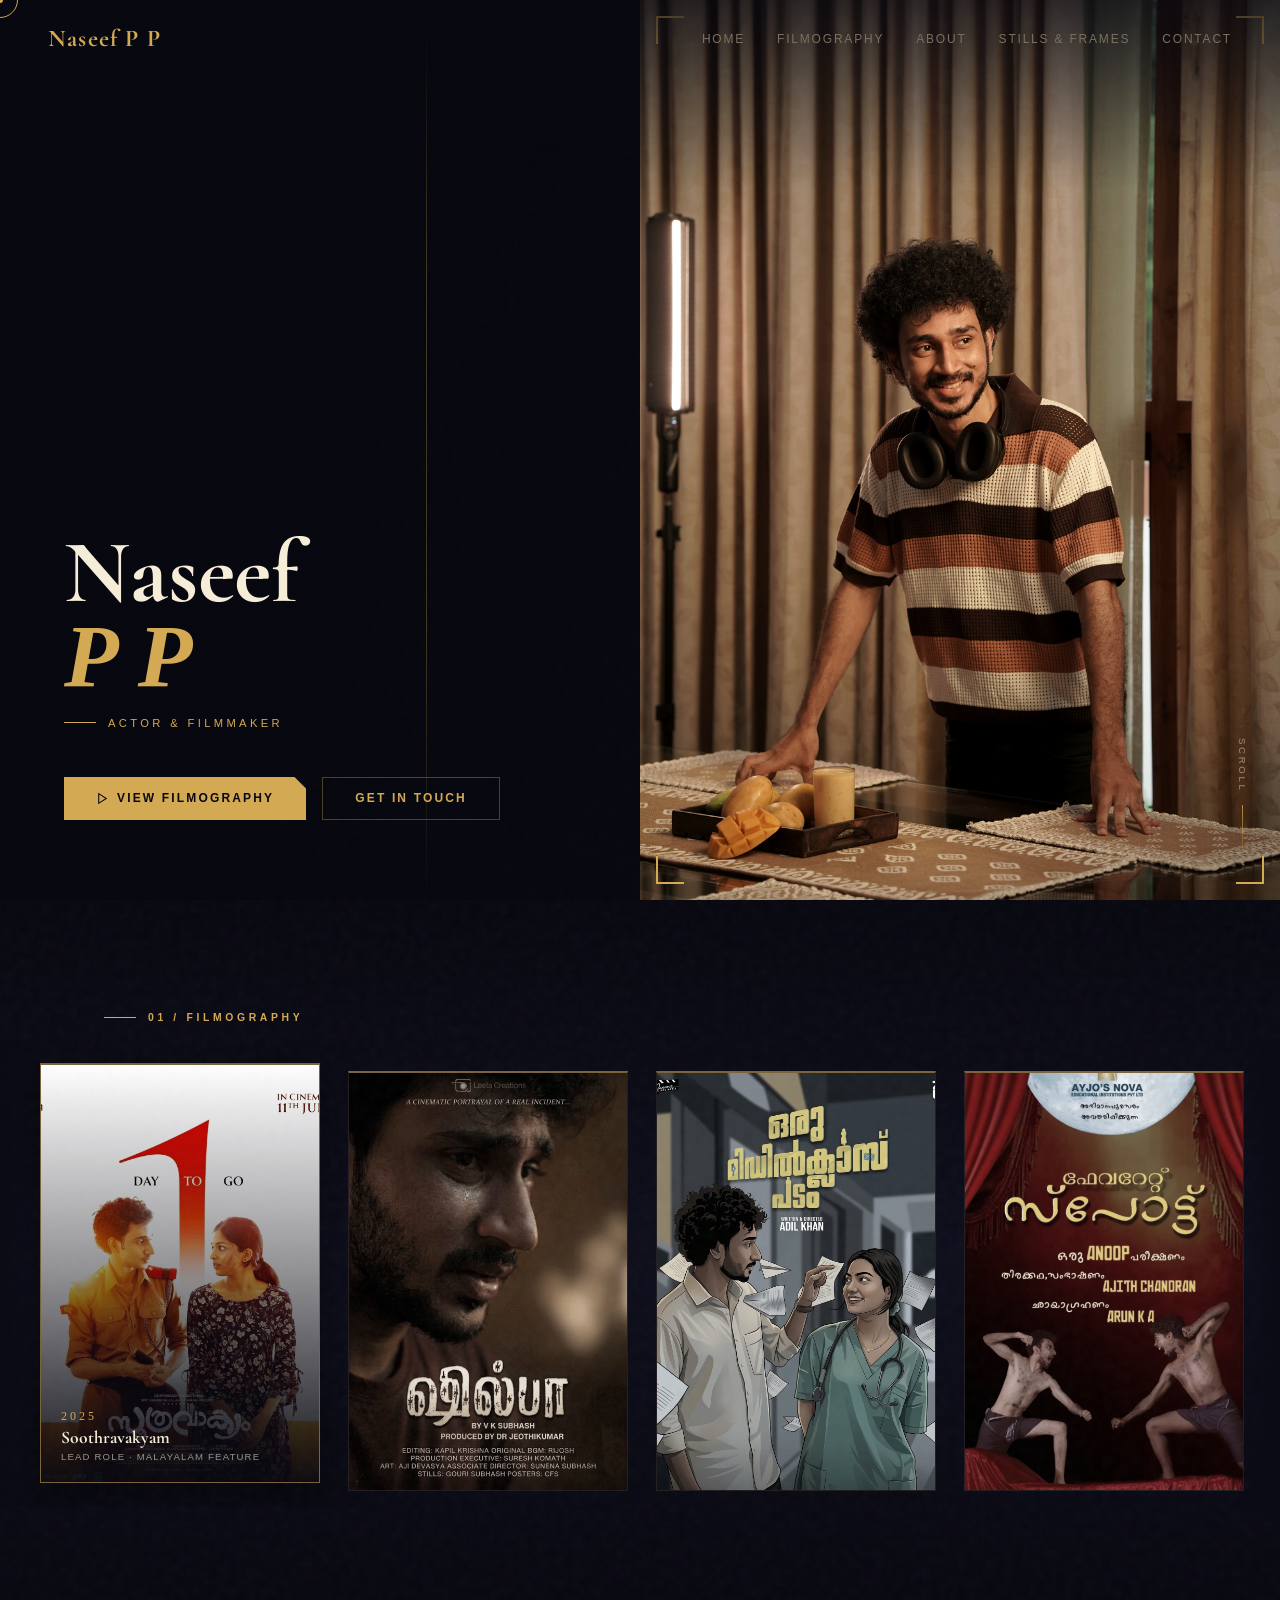
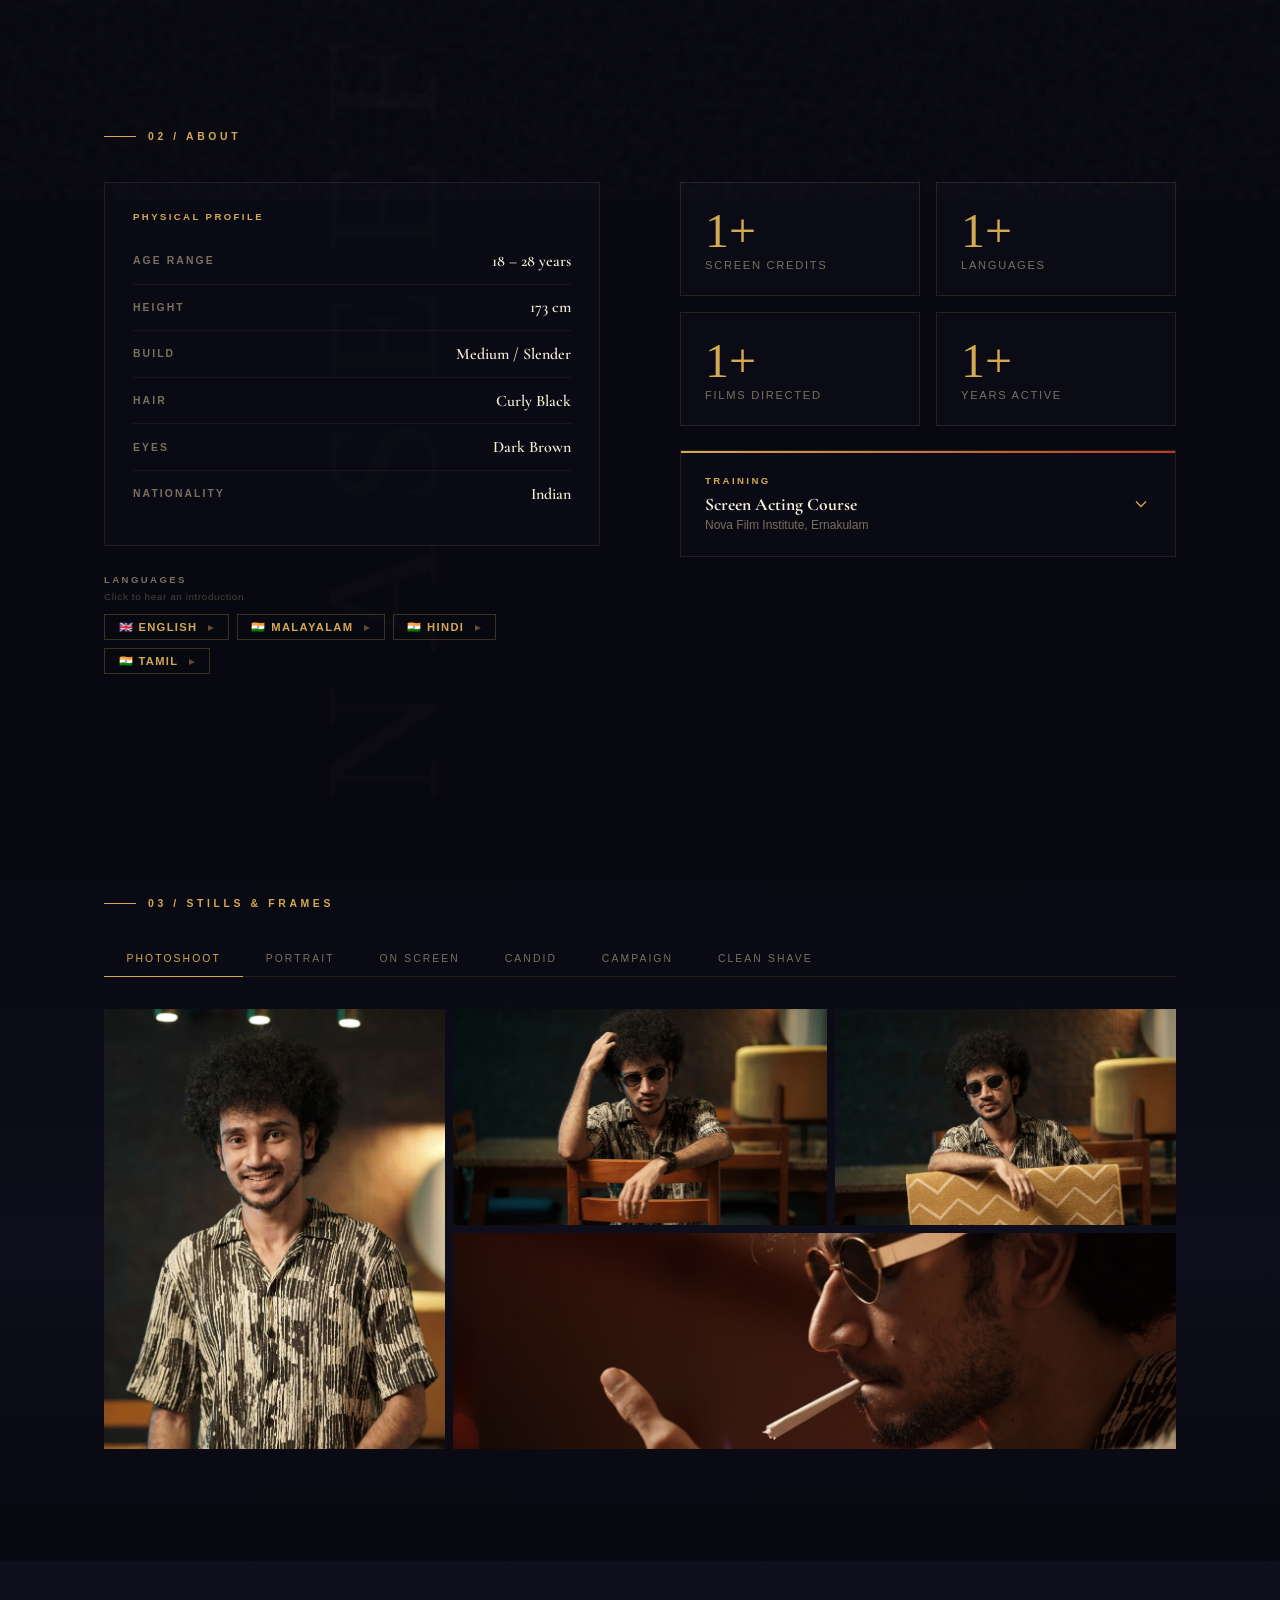
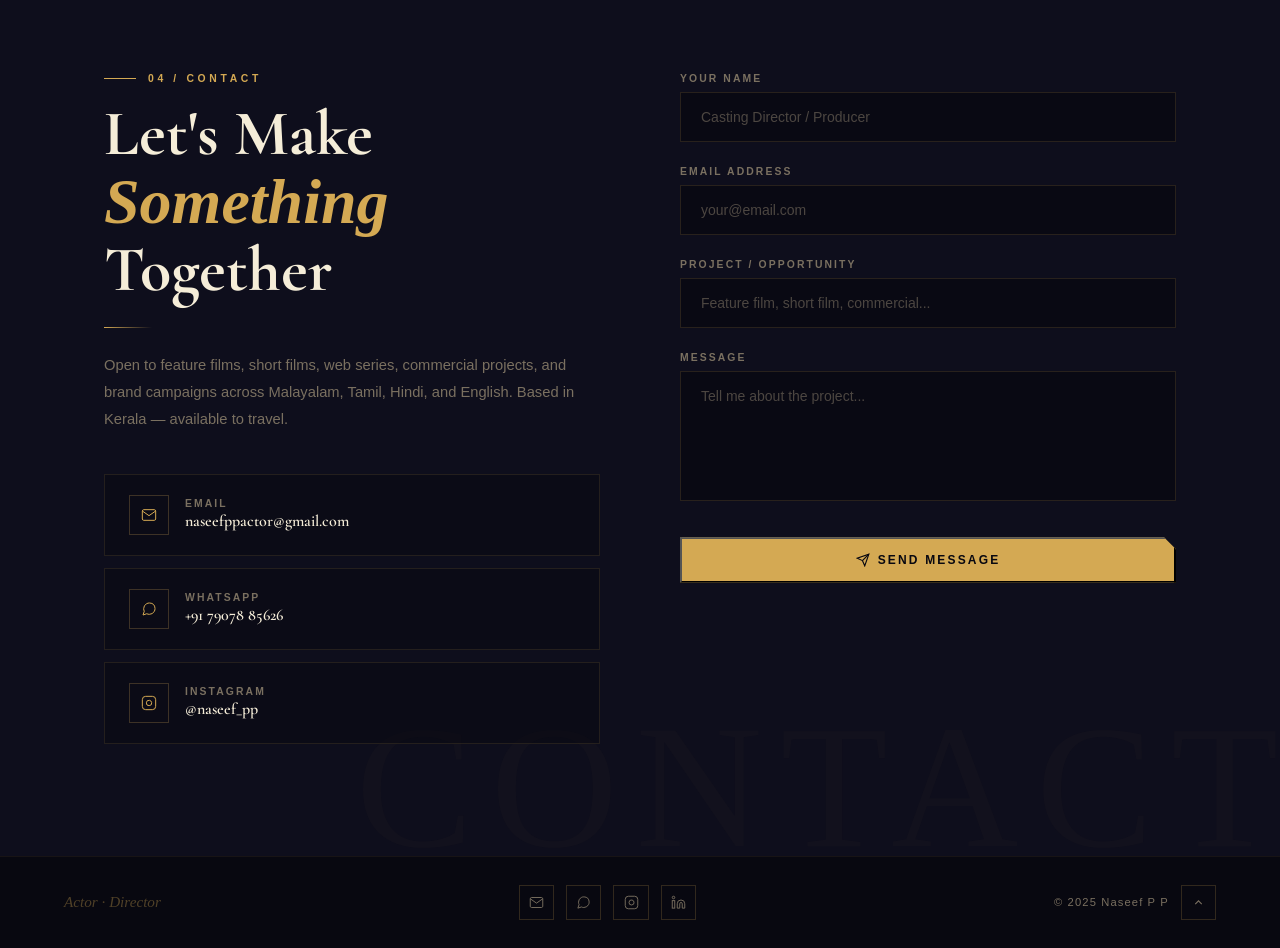
==== commit 693bb5ce: "Add files via upload" ====
--- a/index.html
+++ b/index.html
@@ -4,133 +4,89 @@
   <meta charset="UTF-8" />
   <meta name="viewport" content="width=device-width, initial-scale=1.0" />
   <title>Naseef P P — Actor · Director</title>
-
-  <!-- YouTube IFrame API — required for language intro videos -->
-  <script src="https://www.youtube.com/iframe_api"></script>
-
-  <!-- Tailwind CSS -->
+  <script defer src="https://www.youtube.com/iframe_api"></script>
   <script src="https://cdn.tailwindcss.com"></script>
   <script>
-    tailwind.config = {
-      theme: {
-        extend: {
-          colors: {
-            void:'#080810', reel:'#0E0E1C', gold:'#D4A953',
-            crimson:'#C0392B', ivory:'#F5EDD8', ash:'#7A7060'
-          },
-          fontFamily: {
-            display:['"Cormorant Garamond"','serif'],
-            poster:['"Bebas Neue"','cursive'],
-            body:['"DM Sans"','sans-serif']
-          }
-        }
-      }
-    }
+    tailwind.config={theme:{extend:{colors:{void:'#080810',reel:'#0E0E1C',gold:'#D4A953',crimson:'#C0392B',ivory:'#F5EDD8',ash:'#7A7060'},fontFamily:{display:['"Cormorant Garamond"','serif'],poster:['"Bebas Neue"','cursive'],body:['"DM Sans"','sans-serif']}}}}
   </script>
-
-  <!-- Google Fonts -->
   <link rel="preconnect" href="https://fonts.googleapis.com" />
   <link rel="preconnect" href="https://fonts.gstatic.com" crossorigin />
   <link href="https://fonts.googleapis.com/css2?family=Cormorant+Garamond:ital,wght@0,400;0,500;0,600;0,700;1,400;1,600&family=Bebas+Neue&family=DM+Sans:wght@300;400;500;600&display=swap" rel="stylesheet" />
-
-  <!-- Stylesheet -->
   <link rel="stylesheet" href="styles.css" />
 </head>
 <body>
 
-<!-- ── FILM GRAIN ──────────────────────────────────────── -->
 <div id="grain"></div>
-
-<!-- ── CUSTOM CURSOR ──────────────────────────────────── -->
 <div id="cursor-outer"></div>
 <div id="cursor-inner"></div>
 
-<!-- ════════════════════════════════════════════════════
-     LANGUAGE VIDEO MODAL
-════════════════════════════════════════════════════ -->
+<!-- LANGUAGE VIDEO MODAL -->
 <div id="lang-modal" role="dialog" aria-modal="true" aria-label="Language Introduction">
   <div class="lang-modal-inner">
     <button id="lang-modal-close" aria-label="Close">&#10005;</button>
     <div class="lang-modal-video">
-      <div id="yt-player-container">
-        <div id="yt-player"></div>
-      </div>
+      <div id="yt-player-container"><div id="yt-player"></div></div>
     </div>
     <p class="lang-modal-label" id="lang-modal-label"></p>
   </div>
 </div>
 
-<!-- ════════════════════════════════════════════════════
-     LIGHTBOX
-════════════════════════════════════════════════════ -->
+<!-- LIGHTBOX -->
 <div id="lightbox" role="dialog" aria-modal="true">
   <button id="lb-close" aria-label="Close">&times;</button>
   <button id="lb-prev" aria-label="Previous">&#8592;</button>
-  <img id="lb-img" src="" alt="Gallery" />
+  <div class="lightbox-img-wrap">
+    <img id="lb-img" src="" alt="Gallery" />
+  </div>
   <button id="lb-next" aria-label="Next">&#8594;</button>
   <p class="lb-caption" id="lb-caption"></p>
 </div>
 
-<!-- ════════════════════════════════════════════════════
-     NAVIGATION
-════════════════════════════════════════════════════ -->
+<!-- NAV -->
 <nav id="navbar">
   <a href="#hero" class="nav-logo">
     <span class="glitch" data-text="Naseef">Naseef</span> <span>P P</span>
   </a>
-
-  <!-- Desktop nav -->
   <div class="desktop-nav" style="display:flex;align-items:center;gap:2rem;">
+    <a href="#hero"        class="nav-link">Home</a>
     <a href="#filmography" class="nav-link">Filmography</a>
     <a href="#about"       class="nav-link">About</a>
     <a href="#stills"      class="nav-link">Stills &amp; Frames</a>
     <a href="#contact"     class="nav-link">Contact</a>
   </div>
-
   <button id="hamburger" onclick="toggleMenu()" aria-label="Open menu">
     <span></span><span></span><span></span>
   </button>
 </nav>
 
-<!-- Mobile menu -->
 <div id="mobile-menu">
+  <a href="#hero"        class="mobile-nav-link" onclick="toggleMenu()">Home</a>
   <a href="#filmography" class="mobile-nav-link" onclick="toggleMenu()">Filmography</a>
   <a href="#about"       class="mobile-nav-link" onclick="toggleMenu()">About</a>
   <a href="#stills"      class="mobile-nav-link" onclick="toggleMenu()">Stills &amp; Frames</a>
   <a href="#contact"     class="mobile-nav-link" onclick="toggleMenu()">Contact</a>
 </div>
 
-<!-- ════════════════════════════════════════════════════
-     HERO
-════════════════════════════════════════════════════ -->
+<!-- HERO -->
 <section id="hero">
   <div class="hero-top-grad"></div>
   <div class="hero-bg-overlay"></div>
-
-  <!-- Left line — hidden on mobile -->
   <div class="hero-line hero-line-left" style="left:33.3%;"></div>
-  <!-- Right line — always visible -->
   <div class="hero-line hero-line-right" style="left:66.6%;"></div>
 
-  <!-- Content -->
   <div class="hero-content">
     <h1 class="hero-name">Naseef<br /><em>P P</em></h1>
-    <!-- Actor & Filmmaker now sits under name -->
-    <p class="hero-subtitle">Actor &amp; Filmmaker</p>
+    <p class="hero-eyebrow">Actor &amp; Filmmaker</p>
     <div class="hero-cta-group">
       <a href="#filmography" class="btn-primary">
-        <svg width="13" height="13" viewBox="0 0 24 24" fill="none" stroke="currentColor" stroke-width="2">
-          <polygon points="5 3 19 12 5 21 5 3"/>
-        </svg>
+        <svg width="13" height="13" viewBox="0 0 24 24" fill="none" stroke="currentColor" stroke-width="2"><polygon points="5 3 19 12 5 21 5 3"/></svg>
         View Filmography
       </a>
       <a href="#contact" class="btn-secondary">Get in Touch</a>
     </div>
   </div>
 
-  <!-- Hero image -->
   <div class="hero-image-panel">
-    <!-- ★★★ REPLACE with your actual headshot ★★★ -->
     <img src="images/gallery/Mango_2.jpg" alt="Naseef P P" />
     <div class="frame-corner tl"></div>
     <div class="frame-corner tr"></div>
@@ -143,25 +99,21 @@
   </div>
 </section>
 
-<!-- ════════════════════════════════════════════════════
-     FILMOGRAPHY
-════════════════════════════════════════════════════ -->
+<!-- FILMOGRAPHY -->
 <section id="filmography">
   <div class="container">
     <p class="section-label reveal">01 / Filmography</p>
   </div>
 
-  <!-- Full-width scroll with feather fades -->
-  <div class="scroll-section-outer">
-    <div class="scroll-feather feather-left"></div>
-    <div class="scroll-feather feather-right"></div>
+  <div class="film-outer">
+    <div class="film-feather film-feather-left"></div>
+    <div class="film-feather film-feather-right"></div>
 
     <div class="film-scroll-container" id="filmScroll">
       <div class="film-scroll-track" id="filmTrack">
 
-        <!-- 1. Soothravakyam ─────────────────────────── -->
-        <div class="film-card reveal"
-             data-href="https://www.imdb.com/title/tt34335405/">
+        <!-- 1. Soothravakyam -->
+        <div class="film-card reveal" data-href="https://www.imdb.com/title/tt34335405/">
           <div class="film-card-img">
             <img src="images/featured-soothravakyam-poster.jpg" alt="Soothravakyam" />
           </div>
@@ -172,9 +124,8 @@
           </div>
         </div>
 
-        <!-- 2. Shilpa ────────────────────────────────── -->
-        <div class="film-card reveal delay-1"
-             data-href="https://youtu.be/Pho5Cjrw6_U">
+        <!-- 2. Shilpa -->
+        <div class="film-card reveal delay-1" data-href="https://youtu.be/Pho5Cjrw6_U">
           <div class="film-card-img">
             <img src="images/poster_shilpa.jpeg" alt="Shilpa" />
           </div>
@@ -185,9 +136,8 @@
           </div>
         </div>
 
-        <!-- 3. Oru Middleclass Padam ─────────────────── -->
-        <div class="film-card reveal delay-2"
-             data-href="https://youtu.be/0GG3pB6Z4kk">
+        <!-- 3. Oru Middleclass Padam -->
+        <div class="film-card reveal delay-2" data-href="https://youtu.be/0GG3pB6Z4kk">
           <div class="film-card-img">
             <img src="images/poster_orumiddleclasspadam_02.jpeg" alt="Oru Middleclass Padam" />
           </div>
@@ -198,9 +148,8 @@
           </div>
         </div>
 
-        <!-- 4. Favorite Spot ─────────────────────────── -->
-        <div class="film-card reveal delay-3"
-             data-href="https://youtu.be/OAc6fc6zDJc">
+        <!-- 4. Favorite Spot -->
+        <div class="film-card reveal delay-3" data-href="https://youtu.be/OAc6fc6zDJc">
           <div class="film-card-img">
             <img src="images/featured-favorite-spot-still.jpg" alt="Favorite Spot" />
           </div>
@@ -211,9 +160,8 @@
           </div>
         </div>
 
-        <!-- 5. Priye — Director ───────────────────────── -->
-        <div class="film-card dir-card reveal delay-4"
-             data-href="https://youtu.be/5O6OqYF0g7I">
+        <!-- 5. Priye — Director -->
+        <div class="film-card dir-card reveal delay-4" data-href="https://youtu.be/5O6OqYF0g7I">
           <div class="film-card-img">
             <img src="images/poster_priye.jpg" alt="Priye" />
           </div>
@@ -224,9 +172,8 @@
           </div>
         </div>
 
-        <!-- 6. Manaath — Director ────────────────────── -->
-        <div class="film-card dir-card reveal delay-5"
-             data-href="https://youtu.be/q0ZJHnDP7sY">
+        <!-- 6. Manaath — Director -->
+        <div class="film-card dir-card reveal delay-5" data-href="https://youtu.be/q0ZJHnDP7sY">
           <div class="film-card-img">
             <img src="images/poster_manaath.jpg" alt="Manaath" />
           </div>
@@ -237,9 +184,8 @@
           </div>
         </div>
 
-        <!-- 7. Thamah — Director ─────────────────────── -->
-        <div class="film-card dir-card reveal delay-6"
-             data-href="https://youtu.be/hODJEWsuwpY">
+        <!-- 7. Thamah — Director -->
+        <div class="film-card dir-card reveal delay-6" data-href="https://youtu.be/hODJEWsuwpY">
           <div class="film-card-img">
             <img src="images/poster_thamah.jpg" alt="Thamah" />
           </div>
@@ -250,13 +196,12 @@
           </div>
         </div>
 
-        <!-- Right padding spacer -->
         <div style="flex:0 0 1px;"></div>
-      </div><!-- /filmTrack -->
-    </div><!-- /filmScroll -->
-  </div><!-- /scroll-section-outer -->
-
-  <!-- Dot indicator — visible on mobile only -->
+      </div>
+    </div>
+  </div>
+
+  <!-- Dot indicator — mobile only -->
   <div class="container">
     <div class="film-dots" id="filmDots">
       <button class="film-dot active" aria-label="Card 1"></button>
@@ -270,568 +215,315 @@
   </div>
 </section>
 
-<!-- ════════════════════════════════════════════════════
-     ABOUT
-════════════════════════════════════════════════════ -->
+<!-- ABOUT -->
 <section id="about">
   <div class="container">
     <p class="section-label reveal">02 / About</p>
-
     <div class="two-col" style="margin-top:2.5rem;">
 
-      <!-- LEFT: Physical Profile → Languages ─────────── -->
+      <!-- LEFT: Physical Profile + Languages -->
       <div>
-        <!-- Physical Profile -->
         <div class="profile-table reveal delay-1">
           <p style="font-size:.6rem;font-weight:600;letter-spacing:.25em;text-transform:uppercase;color:#D4A953;margin-bottom:1rem;">Physical Profile</p>
-          <div class="profile-row">
-            <span class="profile-key">Age Range</span>
-            <span class="profile-val">18 – 28 years</span>
-          </div>
-          <div class="profile-row">
-            <span class="profile-key">Height</span>
-            <span class="profile-val">173 cm</span>
-          </div>
-          <div class="profile-row">
-            <span class="profile-key">Build</span>
-            <span class="profile-val">Medium / Slender</span>
-          </div>
-          <div class="profile-row">
-            <span class="profile-key">Hair</span>
-            <span class="profile-val">Curly Black</span>
-          </div>
-          <div class="profile-row">
-            <span class="profile-key">Eyes</span>
-            <span class="profile-val">Dark Brown</span>
-          </div>
-          <div class="profile-row">
-            <span class="profile-key">Nationality</span>
-            <span class="profile-val">Indian</span>
-          </div>
-        </div>
-
-        <!-- Languages -->
+          <div class="profile-row"><span class="profile-key">Age Range</span><span class="profile-val">18 – 28 years</span></div>
+          <div class="profile-row"><span class="profile-key">Height</span><span class="profile-val">173 cm</span></div>
+          <div class="profile-row"><span class="profile-key">Build</span><span class="profile-val">Medium / Slender</span></div>
+          <div class="profile-row"><span class="profile-key">Hair</span><span class="profile-val">Curly Black</span></div>
+          <div class="profile-row"><span class="profile-key">Eyes</span><span class="profile-val">Dark Brown</span></div>
+          <div class="profile-row"><span class="profile-key">Nationality</span><span class="profile-val">Indian</span></div>
+        </div>
+
         <div class="reveal delay-2" style="margin-top:1.75rem;">
-          <p style="font-size:.6rem;font-weight:600;letter-spacing:.25em;text-transform:uppercase;color:#7A7060;margin-bottom:.5rem;">Languages</p>
+          <p style="font-size:.6rem;font-weight:600;letter-spacing:.25em;text-transform:uppercase;color:#7A7060;margin-bottom:.4rem;">Languages</p>
           <p style="font-size:.62rem;color:rgba(122,112,96,.55);letter-spacing:.06em;margin-bottom:.75rem;">Click to hear an introduction</p>
           <div style="display:flex;flex-wrap:wrap;gap:.5rem;">
-            <span class="lang-badge"
-                  data-videoid="c6k5ZNzTsw0"
-                  data-label="English Introduction">
-              🇬🇧 English
-            </span>
-            <span class="lang-badge"
-                  data-videoid="tHgNfsobaJc"
-                  data-label="Malayalam Introduction">
-              🇮🇳 Malayalam
-            </span>
-            <span class="lang-badge"
-                  data-videoid="aGizTuPs9fY"
-                  data-label="Hindi Introduction">
-              🇮🇳 Hindi
-            </span>
-            <span class="lang-badge"
-                  data-videoid="mGeZB0aWpm4"
-                  data-label="Tamil Introduction">
-              🇮🇳 Tamil
-            </span>
-          </div>
-        </div>
-      </div>
-
-      <!-- RIGHT: Stat Boxes → Training expand box ─────── -->
+            <span class="lang-badge" data-videoid="c6k5ZNzTsw0" data-label="English Introduction">🇬🇧 English</span>
+            <span class="lang-badge" data-videoid="tHgNfsobaJc" data-label="Malayalam Introduction">🇮🇳 Malayalam</span>
+            <span class="lang-badge" data-videoid="aGizTuPs9fY" data-label="Hindi Introduction">🇮🇳 Hindi</span>
+            <span class="lang-badge" data-videoid="mGeZB0aWpm4" data-label="Tamil Introduction">🇮🇳 Tamil</span>
+          </div>
+        </div>
+      </div>
+
+      <!-- RIGHT: Stats + Training expand -->
       <div>
-        <!-- Stat boxes -->
-        <div class="reveal delay-1"
-             style="display:grid;grid-template-columns:1fr 1fr;gap:1rem;margin-bottom:0;">
-          <div class="stat-card">
-            <div class="stat-number count-num" data-target="4">0</div>
-            <div class="stat-label">Screen Credits</div>
-          </div>
-          <div class="stat-card">
-            <div class="stat-number count-num" data-target="4">0</div>
-            <div class="stat-label">Languages</div>
-          </div>
-          <div class="stat-card">
-            <div class="stat-number count-num" data-target="3">0</div>
-            <div class="stat-label">Films Directed</div>
-          </div>
-          <div class="stat-card">
-            <div class="stat-number count-num" data-target="3">0</div>
-            <div class="stat-label">Years Active</div>
-          </div>
-        </div>
-
-        <!-- Training expand box — click to reveal certificate -->
-        <div class="training-expand-box reveal delay-2"
-             role="button"
-             aria-expanded="false"
-             aria-label="Training — click to expand and see certificate">
+        <div class="reveal delay-1" style="display:grid;grid-template-columns:1fr 1fr;gap:1rem;">
+          <div class="stat-card"><div class="stat-number count-num" data-target="4">0</div><div class="stat-label">Screen Credits</div></div>
+          <div class="stat-card"><div class="stat-number count-num" data-target="4">0</div><div class="stat-label">Languages</div></div>
+          <div class="stat-card"><div class="stat-number count-num" data-target="3">0</div><div class="stat-label">Films Directed</div></div>
+          <div class="stat-card"><div class="stat-number count-num" data-target="3">0</div><div class="stat-label">Years Active</div></div>
+        </div>
+
+        <!-- Training expand box -->
+        <div class="training-expand-box reveal delay-2" role="button" aria-expanded="false" aria-label="Training — click to expand">
           <div class="training-expand-header">
             <div>
               <p style="font-size:.6rem;font-weight:600;letter-spacing:.25em;text-transform:uppercase;color:#D4A953;margin-bottom:.5rem;">Training</p>
               <p style="font-family:'Cormorant Garamond',serif;font-size:1.1rem;font-weight:700;color:#F5EDD8;margin-bottom:.2rem;">Screen Acting Course</p>
               <p style="font-size:.75rem;color:#7A7060;">Nova Film Institute, Ernakulam</p>
             </div>
-            <svg class="training-expand-icon" width="20" height="20" viewBox="0 0 24 24"
-                 fill="none" stroke="currentColor" stroke-width="1.5">
+            <svg class="training-expand-icon" width="20" height="20" viewBox="0 0 24 24" fill="none" stroke="currentColor" stroke-width="1.5">
               <polyline points="6 9 12 15 18 9"/>
             </svg>
           </div>
-          <!-- Collapsible certificate area -->
           <div class="training-cert-area">
             <div class="certificate-wrap">
-              <div class="cert-corner tl"></div>
-              <div class="cert-corner tr"></div>
-              <div class="cert-corner bl"></div>
-              <div class="cert-corner br"></div>
-              <!-- ★★★ REPLACE with your actual certificate scan ★★★ -->
-              <img src="images/certificate-nova-acting-course.jpg"
-                   alt="Nova Film Institute — Screen Acting Certificate" />
+              <div class="cert-corner tl"></div><div class="cert-corner tr"></div>
+              <div class="cert-corner bl"></div><div class="cert-corner br"></div>
+              <img src="images/certificate-nova-acting-course.jpg" alt="Nova Film Institute — Screen Acting Certificate" />
             </div>
             <p class="cert-caption">Nova Film Institute · Ernakulam · Screen Acting</p>
           </div>
         </div>
       </div>
 
-    </div><!-- /two-col -->
-  </div><!-- /container -->
+    </div>
+  </div>
 </section>
 
-<!-- ════════════════════════════════════════════════════
-     STILLS & FRAMES
-════════════════════════════════════════════════════ -->
+<!-- STILLS & FRAMES -->
 <section id="stills">
   <div class="container">
     <p class="section-label reveal">03 / Stills &amp; Frames</p>
 
-    <!-- Tab navigation -->
+    <!-- Tabs — wrap to 2 lines if needed, no overflow -->
     <div class="stills-tabs-wrap reveal delay-1">
       <div class="stills-tabs" role="tablist">
-        <button class="stills-tab active" role="tab" aria-selected="true">On Screen</button>
-        <button class="stills-tab"        role="tab" aria-selected="false">Candid</button>
-        <button class="stills-tab"        role="tab" aria-selected="false">Campaign</button>
-        <button class="stills-tab"        role="tab" aria-selected="false">Portrait</button>
-        <button class="stills-tab"        role="tab" aria-selected="false">Photoshoot</button>
-        <button class="stills-tab"        role="tab" aria-selected="false">Portrait II</button>
-      </div>
-      <!-- Sliding gold indicator line -->
+        <button class="stills-tab active" role="tab">Photoshoot</button>
+        <button class="stills-tab"        role="tab">Portrait</button>
+        <button class="stills-tab"        role="tab">On Screen</button>
+        <button class="stills-tab"        role="tab">Candid</button>
+        <button class="stills-tab"        role="tab">Campaign</button>
+        <button class="stills-tab"        role="tab">Clean Shave</button>
+      </div>
       <div class="tab-indicator"></div>
     </div>
 
-    <!-- Stills panels — slide viewport -->
+    <!-- Stills viewport — panels fade in/out, no swipe -->
     <div class="stills-viewport reveal delay-2" id="stillsViewport">
-      <div class="stills-track" id="stillsTrack">
-
-        <!-- ── PANEL 1: ON SCREEN — Soothravakyam 2×2 ── -->
-        <div class="stills-panel" role="tabpanel">
-          <div class="grid-onscreen">
-
-            <div class="si"
-                 data-src="images/gallery/sv_1.png"
-                 data-tag="On Screen — Soothravakyam">
-              <img src="images/gallery/sv_1.png" alt="Soothravakyam" loading="lazy" />
-              <div class="si-overlay"><span class="si-tag">On Screen</span></div>
-            </div>
-
-            <div class="si"
-                 data-src="images/gallery/sv_2.png"
-                 data-tag="On Screen — Soothravakyam">
-              <img src="images/gallery/sv_2.png" alt="Soothravakyam" loading="lazy" />
-              <div class="si-overlay"><span class="si-tag">On Screen</span></div>
-            </div>
-
-            <div class="si"
-                 data-src="images/gallery/sv_3.png"
-                 data-tag="On Screen — Soothravakyam">
-              <img src="images/gallery/sv_3.png" alt="Soothravakyam" loading="lazy" />
-              <div class="si-overlay"><span class="si-tag">On Screen</span></div>
-            </div>
-
-            <div class="si"
-                 data-src="images/gallery/sv_4.png"
-                 data-tag="On Screen — Soothravakyam">
-              <img src="images/gallery/sv_4.png" alt="Soothravakyam" loading="lazy" />
-              <div class="si-overlay"><span class="si-tag">On Screen</span></div>
-            </div>
-
-          </div>
-        </div>
-
-        <!-- ── PANEL 2: CANDID — Swing. tall left + 3 ── -->
-        <div class="stills-panel" role="tabpanel">
-          <div class="grid-candid">
-
-            <div class="si"
-                 data-src="images/gallery/Swing_1.jpeg"
-                 data-tag="Candid">
-              <img src="images/gallery/Swing_1.jpeg" alt="Candid" loading="lazy" />
-              <div class="si-overlay"><span class="si-tag">Candid</span></div>
-            </div>
-
-            <div class="si"
-                 data-src="images/gallery/Swing_2.jpeg"
-                 data-tag="Candid">
-              <img src="images/gallery/Swing_2.jpeg" alt="Candid" loading="lazy" />
-              <div class="si-overlay"><span class="si-tag">Candid</span></div>
-            </div>
-
-            <div class="si"
-                 data-src="images/gallery/Swing_3.jpeg"
-                 data-tag="Candid">
-              <img src="images/gallery/Swing_3.jpeg" alt="Candid" loading="lazy" />
-              <div class="si-overlay"><span class="si-tag">Candid</span></div>
-            </div>
-
-            <div class="si"
-                 data-src="images/gallery/Swing_4.jpeg"
-                 data-tag="Candid">
-              <img src="images/gallery/Swing_4.jpeg" alt="Candid" loading="lazy" />
-              <div class="si-overlay"><span class="si-tag">Candid</span></div>
-            </div>
-
-          </div>
-        </div>
-
-        <!-- ── PANEL 3: CAMPAIGN — Saral Home, 4 equal ─ -->
-        <div class="stills-panel" role="tabpanel">
-          <div class="grid-campaign">
-
-            <div class="si"
-                 data-src="images/gallery/Naseef_01.jpeg"
-                 data-tag="Campaign — Saral Home">
-              <img src="images/gallery/Naseef_01.jpeg" alt="Campaign" loading="lazy" />
-              <div class="si-overlay"><span class="si-tag">Campaign</span></div>
-            </div>
-
-            <div class="si"
-                 data-src="images/gallery/Naseef_02.jpeg"
-                 data-tag="Campaign — Saral Home">
-              <img src="images/gallery/Naseef_02.jpeg" alt="Campaign" loading="lazy" />
-              <div class="si-overlay"><span class="si-tag">Campaign</span></div>
-            </div>
-
-            <div class="si"
-                 data-src="images/gallery/Naseef_03.jpeg"
-                 data-tag="Campaign — Saral Home">
-              <img src="images/gallery/Naseef_03.jpeg" alt="Campaign" loading="lazy" />
-              <div class="si-overlay"><span class="si-tag">Campaign</span></div>
-            </div>
-
-            <div class="si"
-                 data-src="images/gallery/Naseef_04.jpeg"
-                 data-tag="Campaign — Saral Home">
-              <img src="images/gallery/Naseef_04.jpeg" alt="Campaign" loading="lazy" />
-              <div class="si-overlay"><span class="si-tag">Campaign</span></div>
-            </div>
-
-          </div>
-        </div>
-
-        <!-- ── PANEL 4: PORTRAIT — Mango. 1 large + 3 ── -->
-        <div class="stills-panel" role="tabpanel">
-          <div class="grid-portrait">
-
-            <div class="si"
-                 data-src="images/gallery/Mango_1.jpg"
-                 data-tag="Portrait">
-              <img src="images/gallery/Mango_1.jpg" alt="Portrait" loading="lazy" />
-              <div class="si-overlay"><span class="si-tag">Portrait</span></div>
-            </div>
-
-            <div class="si"
-                 data-src="images/gallery/Mango_2.jpg"
-                 data-tag="Portrait">
-              <img src="images/gallery/Mango_2.jpg" alt="Portrait" loading="lazy" />
-              <div class="si-overlay"><span class="si-tag">Portrait</span></div>
-            </div>
-
-            <div class="si"
-                 data-src="images/gallery/Mango_3.jpg"
-                 data-tag="Portrait">
-              <img src="images/gallery/Mango_3.jpg" alt="Portrait" loading="lazy" />
-              <div class="si-overlay"><span class="si-tag">Portrait</span></div>
-            </div>
-
-            <div class="si"
-                 data-src="images/gallery/Mango_4.jpg"
-                 data-tag="Portrait">
-              <img src="images/gallery/Mango_4.jpg" alt="Portrait" loading="lazy" />
-              <div class="si-overlay"><span class="si-tag">Portrait</span></div>
-            </div>
-
-          </div>
-        </div>
-
-        <!-- ── PANEL 5: PHOTOSHOOT — asymmetric ─────── -->
-        <div class="stills-panel" role="tabpanel">
-          <div class="grid-photoshoot">
-
-            <div class="si"
-                 data-src="images/gallery/Cigg_1.jpg"
-                 data-tag="Photoshoot">
-              <img src="images/gallery/Cigg_1.jpg" alt="Photoshoot" loading="lazy" />
-              <div class="si-overlay"><span class="si-tag">Photoshoot</span></div>
-            </div>
-
-            <div class="si"
-                 data-src="images/gallery/Cigg_2.jpg"
-                 data-tag="Photoshoot">
-              <img src="images/gallery/Cigg_2.jpg" alt="Photoshoot" loading="lazy" />
-              <div class="si-overlay"><span class="si-tag">Photoshoot</span></div>
-            </div>
-
-            <div class="si"
-                 data-src="images/gallery/Cigg_3.jpg"
-                 data-tag="Photoshoot">
-              <img src="images/gallery/Cigg_3.jpg" alt="Photoshoot" loading="lazy" />
-              <div class="si-overlay"><span class="si-tag">Photoshoot</span></div>
-            </div>
-
-            <div class="si"
-                 data-src="images/gallery/Cigg_4.jpg"
-                 data-tag="Photoshoot">
-              <img src="images/gallery/Cigg_4.jpg" alt="Photoshoot" loading="lazy" />
-              <div class="si-overlay"><span class="si-tag">Photoshoot</span></div>
-            </div>
-
-          </div>
-        </div>
-
-        <!-- ── PANEL 6: PORTRAIT II — center focus ───── -->
-        <div class="stills-panel" role="tabpanel">
-          <div class="grid-portrait2">
-
-            <div class="si"
-                 data-src="images/gallery/Naseef_CS_01.jpg"
-                 data-tag="Portrait II">
-              <img src="images/gallery/Naseef_CS_01.jpg" alt="Portrait II" loading="lazy" />
-              <div class="si-overlay"><span class="si-tag">Portrait II</span></div>
-            </div>
-
-            <div class="si"
-                 data-src="images/gallery/Naseef_CS_02.jpg"
-                 data-tag="Portrait II">
-              <img src="images/gallery/Naseef_CS_02.jpg" alt="Portrait II" loading="lazy" />
-              <div class="si-overlay"><span class="si-tag">Portrait II</span></div>
-            </div>
-
-            <div class="si"
-                 data-src="images/gallery/Naseef_CS_03.jpg"
-                 data-tag="Portrait II">
-              <img src="images/gallery/Naseef_CS_03.jpg" alt="Portrait II" loading="lazy" />
-              <div class="si-overlay"><span class="si-tag">Portrait II</span></div>
-            </div>
-
-            <div class="si"
-                 data-src="images/gallery/Naseef_CS_04.jpg"
-                 data-tag="Portrait II">
-              <img src="images/gallery/Naseef_CS_04.jpg" alt="Portrait II" loading="lazy" />
-              <div class="si-overlay"><span class="si-tag">Portrait II</span></div>
-            </div>
-
-          </div>
-        </div>
-
-      </div><!-- /stillsTrack -->
-    </div><!-- /stillsViewport -->
-
+
+      <!-- PANEL 0: PHOTOSHOOT — tall outer cols, two center stacked -->
+      <div class="stills-panel">
+        <div class="grid-photoshoot">
+          <div class="si" data-src="images/gallery/Cigg_1.jpg" data-tag="Photoshoot">
+            <img src="images/gallery/Cigg_1.jpg" alt="Photoshoot" loading="lazy" />
+            <div class="si-overlay"><span class="si-tag">Photoshoot</span></div>
+          </div>
+          <div class="si" data-src="images/gallery/Cigg_2.jpg" data-tag="Photoshoot">
+            <img src="images/gallery/Cigg_2.jpg" alt="Photoshoot" loading="lazy" />
+            <div class="si-overlay"><span class="si-tag">Photoshoot</span></div>
+          </div>
+          <div class="si" data-src="images/gallery/Cigg_3.jpg" data-tag="Photoshoot">
+            <img src="images/gallery/Cigg_3.jpg" alt="Photoshoot" loading="lazy" />
+            <div class="si-overlay"><span class="si-tag">Photoshoot</span></div>
+          </div>
+          <div class="si" data-src="images/gallery/Cigg_4.jpg" data-tag="Photoshoot">
+            <img src="images/gallery/Cigg_4.jpg" alt="Photoshoot" loading="lazy" />
+            <div class="si-overlay"><span class="si-tag">Photoshoot</span></div>
+          </div>
+        </div>
+      </div>
+
+      <!-- PANEL 1: PORTRAIT — large left + 3 stacked right -->
+      <div class="stills-panel">
+        <div class="grid-portrait">
+          <div class="si" data-src="images/gallery/Mango_1.jpg" data-tag="Portrait">
+            <img src="images/gallery/Mango_1.jpg" alt="Portrait" loading="lazy" />
+            <div class="si-overlay"><span class="si-tag">Portrait</span></div>
+          </div>
+          <div class="si" data-src="images/gallery/Mango_2.jpg" data-tag="Portrait">
+            <img src="images/gallery/Mango_2.jpg" alt="Portrait" loading="lazy" />
+            <div class="si-overlay"><span class="si-tag">Portrait</span></div>
+          </div>
+          <div class="si" data-src="images/gallery/Mango_3.jpg" data-tag="Portrait">
+            <img src="images/gallery/Mango_3.jpg" alt="Portrait" loading="lazy" />
+            <div class="si-overlay"><span class="si-tag">Portrait</span></div>
+          </div>
+          <div class="si" data-src="images/gallery/Mango_4.jpg" data-tag="Portrait">
+            <img src="images/gallery/Mango_4.jpg" alt="Portrait" loading="lazy" />
+            <div class="si-overlay"><span class="si-tag">Portrait</span></div>
+          </div>
+        </div>
+      </div>
+
+      <!-- PANEL 2: ON SCREEN — 2x2 contact sheet -->
+      <div class="stills-panel">
+        <div class="grid-onscreen">
+          <div class="si" data-src="images/gallery/sv_1.png" data-tag="On Screen — Soothravakyam">
+            <img src="images/gallery/sv_1.png" alt="Soothravakyam" loading="lazy" />
+            <div class="si-overlay"><span class="si-tag">On Screen</span></div>
+          </div>
+          <div class="si" data-src="images/gallery/sv_2.png" data-tag="On Screen — Soothravakyam">
+            <img src="images/gallery/sv_2.png" alt="Soothravakyam" loading="lazy" />
+            <div class="si-overlay"><span class="si-tag">On Screen</span></div>
+          </div>
+          <div class="si" data-src="images/gallery/sv_3.png" data-tag="On Screen — Soothravakyam">
+            <img src="images/gallery/sv_3.png" alt="Soothravakyam" loading="lazy" />
+            <div class="si-overlay"><span class="si-tag">On Screen</span></div>
+          </div>
+          <div class="si" data-src="images/gallery/sv_4.png" data-tag="On Screen — Soothravakyam">
+            <img src="images/gallery/sv_4.png" alt="Soothravakyam" loading="lazy" />
+            <div class="si-overlay"><span class="si-tag">On Screen</span></div>
+          </div>
+        </div>
+      </div>
+
+      <!-- PANEL 3: CANDID — tall left + top-right + wide bottom-right -->
+      <div class="stills-panel">
+        <div class="grid-candid">
+          <div class="si" data-src="images/gallery/Swing_1.jpeg" data-tag="Candid">
+            <img src="images/gallery/Swing_1.jpeg" alt="Candid" loading="lazy" />
+            <div class="si-overlay"><span class="si-tag">Candid</span></div>
+          </div>
+          <div class="si" data-src="images/gallery/Swing_2.jpeg" data-tag="Candid">
+            <img src="images/gallery/Swing_2.jpeg" alt="Candid" loading="lazy" />
+            <div class="si-overlay"><span class="si-tag">Candid</span></div>
+          </div>
+          <div class="si" data-src="images/gallery/Swing_3.jpeg" data-tag="Candid">
+            <img src="images/gallery/Swing_3.jpeg" alt="Candid" loading="lazy" />
+            <div class="si-overlay"><span class="si-tag">Candid</span></div>
+          </div>
+          <div class="si" data-src="images/gallery/Swing_4.jpeg" data-tag="Candid">
+            <img src="images/gallery/Swing_4.jpeg" alt="Candid" loading="lazy" />
+            <div class="si-overlay"><span class="si-tag">Candid</span></div>
+          </div>
+        </div>
+      </div>
+
+      <!-- PANEL 4: CAMPAIGN — 4 equal horizontal strip -->
+      <div class="stills-panel">
+        <div class="grid-campaign">
+          <div class="si" data-src="images/gallery/Naseef_01.jpeg" data-tag="Campaign — Saral Home">
+            <img src="images/gallery/Naseef_01.jpeg" alt="Campaign" loading="lazy" />
+            <div class="si-overlay"><span class="si-tag">Campaign</span></div>
+          </div>
+          <div class="si" data-src="images/gallery/Naseef_02.jpeg" data-tag="Campaign — Saral Home">
+            <img src="images/gallery/Naseef_02.jpeg" alt="Campaign" loading="lazy" />
+            <div class="si-overlay"><span class="si-tag">Campaign</span></div>
+          </div>
+          <div class="si" data-src="images/gallery/Naseef_03.jpeg" data-tag="Campaign — Saral Home">
+            <img src="images/gallery/Naseef_03.jpeg" alt="Campaign" loading="lazy" />
+            <div class="si-overlay"><span class="si-tag">Campaign</span></div>
+          </div>
+          <div class="si" data-src="images/gallery/Naseef_04.jpg" data-tag="Campaign — Saral Home">
+            <img src="images/gallery/Naseef_04.jpg" alt="Campaign" loading="lazy" />
+            <div class="si-overlay"><span class="si-tag">Campaign</span></div>
+          </div>
+        </div>
+      </div>
+
+      <!-- PANEL 5: CLEAN SHAVE — tall center, flanked left/right -->
+      <div class="stills-panel">
+        <div class="grid-cleanshave">
+          <div class="si" data-src="images/gallery/Naseef_CS_01.jpg" data-tag="Clean Shave">
+            <img src="images/gallery/Naseef_CS_01.jpg" alt="Clean Shave" loading="lazy" />
+            <div class="si-overlay"><span class="si-tag">Clean Shave</span></div>
+          </div>
+          <div class="si" data-src="images/gallery/Naseef_CS_02.jpg" data-tag="Clean Shave">
+            <img src="images/gallery/Naseef_CS_02.jpg" alt="Clean Shave" loading="lazy" />
+            <div class="si-overlay"><span class="si-tag">Clean Shave</span></div>
+          </div>
+          <div class="si" data-src="images/gallery/Naseef_CS_03.jpg" data-tag="Clean Shave">
+            <img src="images/gallery/Naseef_CS_03.jpg" alt="Clean Shave" loading="lazy" />
+            <div class="si-overlay"><span class="si-tag">Clean Shave</span></div>
+          </div>
+          <div class="si" data-src="images/gallery/Naseef_CS_04.jpg" data-tag="Clean Shave">
+            <img src="images/gallery/Naseef_CS_04.jpg" alt="Clean Shave" loading="lazy" />
+            <div class="si-overlay"><span class="si-tag">Clean Shave</span></div>
+          </div>
+        </div>
+      </div>
+
+    </div><!-- /stills-viewport -->
   </div><!-- /container -->
 </section>
 
-<!-- ════════════════════════════════════════════════════
-     CONTACT
-════════════════════════════════════════════════════ -->
+<!-- CONTACT -->
 <section id="contact">
   <div class="container">
     <div class="two-col">
-
-      <!-- Left: heading + contact links ─────────────── -->
       <div>
         <p class="section-label reveal">04 / Contact</p>
-        <h2 class="section-title reveal delay-1">
-          Let's Make<br /><em>Something</em><br />Together
-        </h2>
+        <h2 class="section-title reveal delay-1">Let's Make<br /><em>Something</em><br />Together</h2>
         <div class="gold-divider reveal delay-2"></div>
-        <p class="reveal delay-2"
-           style="color:#7A7060;font-size:.92rem;line-height:1.85;margin-bottom:2.5rem;">
-          Open to feature films, short films, web series, commercial projects,
-          and brand campaigns across Malayalam, Tamil, Hindi, and English.
-          Based in Kerala — available to travel.
+        <p class="reveal delay-2" style="color:#7A7060;font-size:.92rem;line-height:1.85;margin-bottom:2.5rem;">
+          Open to feature films, short films, web series, commercial projects, and brand campaigns across Malayalam, Tamil, Hindi, and English. Based in Kerala — available to travel.
         </p>
-
         <div style="display:flex;flex-direction:column;gap:.75rem;">
-
           <a href="mailto:naseefppactor@gmail.com" class="contact-link reveal delay-2">
-            <div class="contact-link-icon">
-              <svg width="16" height="16" viewBox="0 0 24 24" fill="none"
-                   stroke="currentColor" stroke-width="1.5">
-                <path d="M4 4h16c1.1 0 2 .9 2 2v12c0 1.1-.9 2-2 2H4c-1.1 0-2-.9-2-2V6c0-1.1.9-2 2-2z"/>
-                <polyline points="22,6 12,13 2,6"/>
-              </svg>
-            </div>
-            <div>
-              <p class="contact-link-label">Email</p>
-              <p class="contact-link-val">naseefppactor@gmail.com</p>
-            </div>
+            <div class="contact-link-icon"><svg width="16" height="16" viewBox="0 0 24 24" fill="none" stroke="currentColor" stroke-width="1.5"><path d="M4 4h16c1.1 0 2 .9 2 2v12c0 1.1-.9 2-2 2H4c-1.1 0-2-.9-2-2V6c0-1.1.9-2 2-2z"/><polyline points="22,6 12,13 2,6"/></svg></div>
+            <div><p class="contact-link-label">Email</p><p class="contact-link-val">naseefppactor@gmail.com</p></div>
           </a>
-
-          <a href="https://wa.me/917907885626" target="_blank" rel="noopener"
-             class="contact-link reveal delay-3">
-            <div class="contact-link-icon">
-              <svg width="16" height="16" viewBox="0 0 24 24" fill="none"
-                   stroke="currentColor" stroke-width="1.5">
-                <path d="M21 11.5a8.38 8.38 0 0 1-.9 3.8 8.5 8.5 0 0 1-7.6 4.7 8.38 8.38 0 0 1-3.8-.9L3 21l1.9-5.7a8.38 8.38 0 0 1-.9-3.8 8.5 8.5 0 0 1 4.7-7.6 8.38 8.38 0 0 1 3.8-.9h.5a8.48 8.48 0 0 1 8 8v.5z"/>
-              </svg>
-            </div>
-            <div>
-              <p class="contact-link-label">WhatsApp</p>
-              <p class="contact-link-val">+91 79078 85626</p>
-            </div>
+          <a href="https://wa.me/917907885626" target="_blank" rel="noopener" class="contact-link reveal delay-3">
+            <div class="contact-link-icon"><svg width="16" height="16" viewBox="0 0 24 24" fill="none" stroke="currentColor" stroke-width="1.5"><path d="M21 11.5a8.38 8.38 0 0 1-.9 3.8 8.5 8.5 0 0 1-7.6 4.7 8.38 8.38 0 0 1-3.8-.9L3 21l1.9-5.7a8.38 8.38 0 0 1-.9-3.8 8.5 8.5 0 0 1 4.7-7.6 8.38 8.38 0 0 1 3.8-.9h.5a8.48 8.48 0 0 1 8 8v.5z"/></svg></div>
+            <div><p class="contact-link-label">WhatsApp</p><p class="contact-link-val">+91 79078 85626</p></div>
           </a>
-
-          <a href="https://www.instagram.com/naseef_pp/" target="_blank" rel="noopener"
-             class="contact-link reveal delay-4">
-            <div class="contact-link-icon">
-              <svg width="16" height="16" viewBox="0 0 24 24" fill="none"
-                   stroke="currentColor" stroke-width="1.5">
-                <rect x="2" y="2" width="20" height="20" rx="5" ry="5"/>
-                <path d="M16 11.37A4 4 0 1 1 12.63 8 4 4 0 0 1 16 11.37z"/>
-                <line x1="17.5" y1="6.5" x2="17.51" y2="6.5"/>
-              </svg>
-            </div>
-            <div>
-              <p class="contact-link-label">Instagram</p>
-              <p class="contact-link-val">@naseef_pp</p>
-            </div>
+          <a href="https://www.instagram.com/naseef_pp/" target="_blank" rel="noopener" class="contact-link reveal delay-4">
+            <div class="contact-link-icon"><svg width="16" height="16" viewBox="0 0 24 24" fill="none" stroke="currentColor" stroke-width="1.5"><rect x="2" y="2" width="20" height="20" rx="5" ry="5"/><path d="M16 11.37A4 4 0 1 1 12.63 8 4 4 0 0 1 16 11.37z"/><line x1="17.5" y1="6.5" x2="17.51" y2="6.5"/></svg></div>
+            <div><p class="contact-link-label">Instagram</p><p class="contact-link-val">@naseef_pp</p></div>
           </a>
-
-        </div>
-      </div>
-
-      <!-- Right: Formspree contact form ──────────────── -->
+        </div>
+      </div>
+
       <div class="reveal delay-2">
-        <!-- Formspree endpoint: https://formspree.io/f/meevdwkp
-             Vanilla JS Ajax — no page redirect on submit     -->
         <form id="contact-form" novalidate>
-
           <div class="form-group">
-            <label style="font-size:.65rem;font-weight:600;letter-spacing:.2em;text-transform:uppercase;color:#7A7060;display:block;margin-bottom:.5rem;">
-              Your Name
-            </label>
-            <input type="text" name="name" class="form-input"
-                   placeholder="Casting Director / Producer" required />
-          </div>
-
+            <label style="font-size:.65rem;font-weight:600;letter-spacing:.2em;text-transform:uppercase;color:#7A7060;display:block;margin-bottom:.5rem;">Your Name</label>
+            <input type="text" name="name" class="form-input" placeholder="Casting Director / Producer" required />
+          </div>
           <div class="form-group">
-            <label style="font-size:.65rem;font-weight:600;letter-spacing:.2em;text-transform:uppercase;color:#7A7060;display:block;margin-bottom:.5rem;">
-              Email Address
-            </label>
-            <input type="email" name="email" class="form-input"
-                   placeholder="your@email.com" required />
-          </div>
-
+            <label style="font-size:.65rem;font-weight:600;letter-spacing:.2em;text-transform:uppercase;color:#7A7060;display:block;margin-bottom:.5rem;">Email Address</label>
+            <input type="email" name="email" class="form-input" placeholder="your@email.com" required />
+          </div>
           <div class="form-group">
-            <label style="font-size:.65rem;font-weight:600;letter-spacing:.2em;text-transform:uppercase;color:#7A7060;display:block;margin-bottom:.5rem;">
-              Project / Opportunity
-            </label>
-            <input type="text" name="project" class="form-input"
-                   placeholder="Feature film, short film, commercial..." />
-          </div>
-
+            <label style="font-size:.65rem;font-weight:600;letter-spacing:.2em;text-transform:uppercase;color:#7A7060;display:block;margin-bottom:.5rem;">Project / Opportunity</label>
+            <input type="text" name="project" class="form-input" placeholder="Feature film, short film, commercial..." />
+          </div>
           <div class="form-group">
-            <label style="font-size:.65rem;font-weight:600;letter-spacing:.2em;text-transform:uppercase;color:#7A7060;display:block;margin-bottom:.5rem;">
-              Message
-            </label>
-            <textarea name="message" class="form-input"
-                      placeholder="Tell me about the project..."></textarea>
-          </div>
-
-          <button type="submit" class="btn-primary"
-                  style="width:100%;justify-content:center;margin-top:.5rem;">
-            <svg width="14" height="14" viewBox="0 0 24 24" fill="none"
-                 stroke="currentColor" stroke-width="2">
-              <line x1="22" y1="2" x2="11" y2="13"/>
-              <polygon points="22 2 15 22 11 13 2 9 22 2"/>
-            </svg>
+            <label style="font-size:.65rem;font-weight:600;letter-spacing:.2em;text-transform:uppercase;color:#7A7060;display:block;margin-bottom:.5rem;">Message</label>
+            <textarea name="message" class="form-input" placeholder="Tell me about the project..."></textarea>
+          </div>
+          <button type="submit" class="btn-primary" style="width:100%;justify-content:center;margin-top:.5rem;">
+            <svg width="14" height="14" viewBox="0 0 24 24" fill="none" stroke="currentColor" stroke-width="2"><line x1="22" y1="2" x2="11" y2="13"/><polygon points="22 2 15 22 11 13 2 9 22 2"/></svg>
             Send Message
           </button>
-
-          <!-- Success / error messages -->
-          <p id="form-success" class="form-success-msg">
-            ✓ Message sent! I'll get back to you soon.
-          </p>
-          <p id="form-error" class="form-error-msg">
-            Something went wrong. Please email me directly at naseefppactor@gmail.com
-          </p>
-
+          <p id="form-success" class="form-success-msg">✓ Message sent! I'll get back to you soon.</p>
+          <p id="form-error" class="form-error-msg">Something went wrong. Please email me directly at naseefppactor@gmail.com</p>
         </form>
       </div>
-
-    </div><!-- /two-col -->
-  </div><!-- /container -->
+    </div>
+  </div>
 </section>
 
-<!-- ════════════════════════════════════════════════════
-     FOOTER
-════════════════════════════════════════════════════ -->
+<!-- FOOTER -->
 <footer>
-  <!-- Left: tagline -->
   <div class="footer-tagline">Actor · Director</div>
-
-  <!-- Center: social icons + mobile back-to-top -->
   <div class="footer-center">
-    <a href="mailto:naseefppactor@gmail.com" class="social-icon"
-       title="Email" aria-label="Email">
-      <svg viewBox="0 0 24 24" fill="none" stroke="currentColor" stroke-width="1.5">
-        <path d="M4 4h16c1.1 0 2 .9 2 2v12c0 1.1-.9 2-2 2H4c-1.1 0-2-.9-2-2V6c0-1.1.9-2 2-2z"/>
-        <polyline points="22,6 12,13 2,6"/>
-      </svg>
+    <a href="mailto:naseefppactor@gmail.com" class="social-icon" title="Email" aria-label="Email">
+      <svg viewBox="0 0 24 24" fill="none" stroke="currentColor" stroke-width="1.5"><path d="M4 4h16c1.1 0 2 .9 2 2v12c0 1.1-.9 2-2 2H4c-1.1 0-2-.9-2-2V6c0-1.1.9-2 2-2z"/><polyline points="22,6 12,13 2,6"/></svg>
     </a>
-    <a href="https://wa.me/917907885626" target="_blank" rel="noopener"
-       class="social-icon" title="WhatsApp" aria-label="WhatsApp">
-      <svg viewBox="0 0 24 24" fill="none" stroke="currentColor" stroke-width="1.5">
-        <path d="M21 11.5a8.38 8.38 0 0 1-.9 3.8 8.5 8.5 0 0 1-7.6 4.7 8.38 8.38 0 0 1-3.8-.9L3 21l1.9-5.7a8.38 8.38 0 0 1-.9-3.8 8.5 8.5 0 0 1 4.7-7.6 8.38 8.38 0 0 1 3.8-.9h.5a8.48 8.48 0 0 1 8 8v.5z"/>
-      </svg>
+    <a href="https://wa.me/917907885626" target="_blank" rel="noopener" class="social-icon" title="WhatsApp" aria-label="WhatsApp">
+      <svg viewBox="0 0 24 24" fill="none" stroke="currentColor" stroke-width="1.5"><path d="M21 11.5a8.38 8.38 0 0 1-.9 3.8 8.5 8.5 0 0 1-7.6 4.7 8.38 8.38 0 0 1-3.8-.9L3 21l1.9-5.7a8.38 8.38 0 0 1-.9-3.8 8.5 8.5 0 0 1 4.7-7.6 8.38 8.38 0 0 1 3.8-.9h.5a8.48 8.48 0 0 1 8 8v.5z"/></svg>
     </a>
-    <a href="https://www.instagram.com/naseef_pp/" target="_blank" rel="noopener"
-       class="social-icon" title="Instagram" aria-label="Instagram">
-      <svg viewBox="0 0 24 24" fill="none" stroke="currentColor" stroke-width="1.5">
-        <rect x="2" y="2" width="20" height="20" rx="5" ry="5"/>
-        <path d="M16 11.37A4 4 0 1 1 12.63 8 4 4 0 0 1 16 11.37z"/>
-        <line x1="17.5" y1="6.5" x2="17.51" y2="6.5"/>
-      </svg>
+    <a href="https://www.instagram.com/naseef_pp/" target="_blank" rel="noopener" class="social-icon" title="Instagram" aria-label="Instagram">
+      <svg viewBox="0 0 24 24" fill="none" stroke="currentColor" stroke-width="1.5"><rect x="2" y="2" width="20" height="20" rx="5" ry="5"/><path d="M16 11.37A4 4 0 1 1 12.63 8 4 4 0 0 1 16 11.37z"/><line x1="17.5" y1="6.5" x2="17.51" y2="6.5"/></svg>
     </a>
-    <a href="https://www.linkedin.com/in/naseef-pp/" target="_blank" rel="noopener"
-       class="social-icon" title="LinkedIn" aria-label="LinkedIn">
-      <svg viewBox="0 0 24 24" fill="none" stroke="currentColor" stroke-width="1.5">
-        <path d="M16 8a6 6 0 0 1 6 6v7h-4v-7a2 2 0 0 0-2-2 2 2 0 0 0-2 2v7h-4v-7a6 6 0 0 1 6-6z"/>
-        <rect x="2" y="9" width="4" height="12"/>
-        <circle cx="4" cy="4" r="2"/>
-      </svg>
+    <a href="https://www.linkedin.com/in/naseef-pp/" target="_blank" rel="noopener" class="social-icon" title="LinkedIn" aria-label="LinkedIn">
+      <svg viewBox="0 0 24 24" fill="none" stroke="currentColor" stroke-width="1.5"><path d="M16 8a6 6 0 0 1 6 6v7h-4v-7a2 2 0 0 0-2-2 2 2 0 0 0-2 2v7h-4v-7a6 6 0 0 1 6-6z"/><rect x="2" y="9" width="4" height="12"/><circle cx="4" cy="4" r="2"/></svg>
     </a>
-    <!-- Mobile only: back-to-top sits at far right of this row -->
+    <!-- Mobile only: back-to-top at far right -->
     <a href="#hero" class="back-to-top mobile-btt" aria-label="Back to top">
-      <svg width="13" height="13" viewBox="0 0 24 24" fill="none"
-           stroke="currentColor" stroke-width="2">
-        <polyline points="18 15 12 9 6 15"/>
-      </svg>
+      <svg width="13" height="13" viewBox="0 0 24 24" fill="none" stroke="currentColor" stroke-width="2"><polyline points="18 15 12 9 6 15"/></svg>
     </a>
   </div>
-
-  <!-- Right: copyright + desktop back-to-top -->
   <div class="footer-right">
     <span class="footer-copy">© 2025 Naseef P P</span>
     <a href="#hero" class="back-to-top desktop-btt" aria-label="Back to top">
-      <svg width="13" height="13" viewBox="0 0 24 24" fill="none"
-           stroke="currentColor" stroke-width="2">
-        <polyline points="18 15 12 9 6 15"/>
-      </svg>
+      <svg width="13" height="13" viewBox="0 0 24 24" fill="none" stroke="currentColor" stroke-width="2"><polyline points="18 15 12 9 6 15"/></svg>
     </a>
   </div>
 </footer>
 
-<!-- ── SCRIPT ──────────────────────────────────────────── -->
 <script src="script.js"></script>
 </body>
 </html>
--- a/styles.css
+++ b/styles.css
@@ -7,15 +7,24 @@
 html{scroll-behavior:smooth}
 body{background:#080810;color:#F5EDD8;font-family:'DM Sans',sans-serif;overflow-x:hidden;cursor:none}
 
-/* ══ CUSTOM CURSOR ═══════════════════════════════════════ */
+/* ══ CUSTOM CURSOR ════════════════════════════════════════ */
 #cursor-outer{position:fixed;width:36px;height:36px;border:1.5px solid #D4A953;border-radius:50%;pointer-events:none;z-index:9999;transition:transform .15s ease,border-color .2s;transform:translate(-50%,-50%)}
 #cursor-inner{position:fixed;width:6px;height:6px;background:#D4A953;border-radius:50%;pointer-events:none;z-index:9999;transform:translate(-50%,-50%)}
 
 /* ══ FILM GRAIN ══════════════════════════════════════════ */
-#grain{position:fixed;inset:-200%;width:400%;height:400%;pointer-events:none;z-index:1;opacity:.035;
+#grain{
+  position:fixed;inset:-200%;width:400%;height:400%;
+  pointer-events:none;z-index:1;opacity:.035;
   background-image:url("data:image/svg+xml,%3Csvg viewBox='0 0 512 512' xmlns='http://www.w3.org/2000/svg'%3E%3Cfilter id='n'%3E%3CfeTurbulence type='fractalNoise' baseFrequency='.75' numOctaves='4' stitchTiles='stitch'/%3E%3C/filter%3E%3Crect width='100%25' height='100%25' filter='url(%23n)'/%3E%3C/svg%3E");
-  animation:grain .8s steps(2) infinite}
-@keyframes grain{0%{transform:translate(0,0)}25%{transform:translate(-3%,-4%)}50%{transform:translate(4%,2%)}75%{transform:translate(-2%,5%)}100%{transform:translate(3%,-3%)}}
+  animation:grain .8s steps(2) infinite;
+  will-change:transform;
+  transform:translateZ(0);
+}
+@keyframes grain{
+  0%{transform:translate(0,0)}25%{transform:translate(-3%,-4%)}
+  50%{transform:translate(4%,2%)}75%{transform:translate(-2%,5%)}
+  100%{transform:translate(3%,-3%)}
+}
 
 /* ══ SCROLLBAR ════════════════════════════════════════════ */
 ::-webkit-scrollbar{width:4px}
@@ -26,7 +35,11 @@
 .container{max-width:1200px;margin:0 auto;padding:0 4rem}
 .two-col{display:grid;grid-template-columns:1fr 1fr;gap:5rem;align-items:start}
 .gold-divider{width:3rem;height:1px;background:linear-gradient(to right,#D4A953,transparent);margin:1.5rem 0}
-.section-label{font-size:.65rem;font-weight:600;letter-spacing:.35em;text-transform:uppercase;color:#D4A953;display:flex;align-items:center;gap:.75rem;margin-bottom:1rem}
+.section-label{
+  font-size:.65rem;font-weight:600;letter-spacing:.35em;
+  text-transform:uppercase;color:#D4A953;
+  display:flex;align-items:center;gap:.75rem;margin-bottom:1rem;
+}
 .section-label::before{content:'';display:block;width:2rem;height:1px;background:#D4A953}
 .section-title{font-family:'Cormorant Garamond',serif;font-size:clamp(2.4rem,5vw,4rem);font-weight:700;line-height:1.05;color:#F5EDD8}
 .section-title em{font-style:italic;color:#D4A953}
@@ -68,12 +81,30 @@
 .hero-line-left{opacity:.3}
 .hero-line-right{opacity:.3}
 
-/* Hero content - revised layout */
 .hero-content{position:relative;z-index:4;display:flex;flex-direction:column;justify-content:flex-end;padding:0 4rem 5rem 4rem}
-.hero-name{font-family:'Cormorant Garamond',serif;font-size:clamp(3.5rem,7vw,6.5rem);font-weight:700;line-height:.92;color:#F5EDD8;margin-bottom:1.1rem;opacity:0;animation:fadeUp .9s ease .4s forwards}
+
+.hero-name{
+  font-family:'Cormorant Garamond',serif;
+  font-size:clamp(3.5rem,7vw,6.5rem);
+  font-weight:700;line-height:.92;color:#F5EDD8;
+  margin-bottom:1.1rem;
+  opacity:0;animation:fadeUp .9s ease .4s forwards;
+}
 .hero-name em{font-style:italic;color:#D4A953}
-/* Actor & Filmmaker now sits under the name */
-.hero-subtitle{font-family:'DM Sans',sans-serif;font-size:.72rem;font-weight:500;letter-spacing:.32em;text-transform:uppercase;color:#7A7060;margin-bottom:3rem;opacity:0;animation:fadeUp .9s ease .6s forwards}
+
+/* Actor & Filmmaker — gold eyebrow style under name */
+.hero-eyebrow{
+  font-size:.7rem;font-weight:500;letter-spacing:.3em;
+  text-transform:uppercase;color:#D4A953;
+  margin-bottom:3rem;
+  display:flex;align-items:center;gap:.75rem;
+  opacity:0;animation:fadeUp .9s ease .6s forwards;
+}
+.hero-eyebrow::before{
+  content:'';display:inline-block;
+  width:2rem;height:1px;background:#D4A953;flex-shrink:0;
+}
+
 .hero-cta-group{display:flex;gap:1rem;flex-wrap:wrap;opacity:0;animation:fadeUp .9s ease .8s forwards}
 
 /* Buttons */
@@ -120,59 +151,78 @@
 #lang-modal-close:hover{color:#D4A953}
 .lang-modal-label{text-align:center;margin-top:.75rem;font-size:.65rem;font-weight:600;letter-spacing:.25em;text-transform:uppercase;color:#7A7060}
 
-/* ══ SCROLL SECTION WRAPPER (feather fades) ══════════════
-   Filmography scroll is contained within container width
-   Feather divs sit inside, widths set by JS                */
-.scroll-section-outer{position:relative;overflow:hidden}
-.scroll-feather{position:absolute;top:0;bottom:0;z-index:8;pointer-events:none;width:4rem}
-.scroll-feather.feather-left{left:0}
-.scroll-feather.feather-right{right:0}
-#filmography .feather-left{background:linear-gradient(to right,#0E0E1C,transparent)}
-#filmography .feather-right{background:linear-gradient(to left,#0E0E1C,transparent)}
-
-/* ══ FILMOGRAPHY ═════════════════════════════════════════ */
+/* ══ FILMOGRAPHY ═════════════════════════════════════════
+   Full-width scroll, cards contained within container margins
+   Feather fades sit precisely at margin boundaries.        */
 #filmography{padding:7rem 0;background:linear-gradient(180deg,#080810 0%,#0E0E1C 50%,#080810 100%)}
 
-.film-scroll-container{overflow-x:auto;padding:2rem 0 1rem;scrollbar-width:thin;scrollbar-color:#D4A953 transparent;cursor:grab;-webkit-overflow-scrolling:touch}
+/* Outer wrapper — full width, clips overflow */
+.film-outer{position:relative;overflow:hidden}
+
+/* Feather overlays — widths set dynamically by JS to match container left offset */
+.film-feather{
+  position:absolute;top:0;bottom:0;z-index:8;
+  pointer-events:none;width:4rem; /* overridden by JS */
+}
+.film-feather-left{
+  left:0;
+  /* Mid-tone of filmography gradient ≈ #0E0E1C */
+  background:linear-gradient(to right,#0b0b16,transparent);
+}
+.film-feather-right{
+  right:0;
+  background:linear-gradient(to left,#0b0b16,transparent);
+}
+
+.film-scroll-container{
+  overflow-x:auto;
+  padding:2rem 0 1rem;
+  scrollbar-width:thin;
+  scrollbar-color:#D4A953 transparent;
+  cursor:grab;
+  -webkit-overflow-scrolling:touch;
+}
 .film-scroll-container:active{cursor:grabbing}
-.film-scroll-track{display:flex;gap:1.25rem;width:max-content}
-
-/* Card — poster only, no text below */
+
+/* Track — padding-left/right set by JS to match container margin */
+.film-scroll-track{display:flex;gap:1.75rem;width:max-content}
+
+/* ── Film card — poster only, 2:3 aspect ratio ─────────── */
 .film-card{
-  flex:0 0 240px;
+  flex:0 0 280px;
   position:relative;
   overflow:hidden;
   cursor:pointer;
   aspect-ratio:2/3;
-  /* Gold top line for acting cards */
-  border-top:2px solid rgba(212,169,83,.5);
+  background:#0E0E1C;
+  /* Gold top line — acting cards */
+  border-top:2px solid rgba(212,169,83,.55);
   border-left:1px solid rgba(212,169,83,.1);
   border-right:1px solid rgba(212,169,83,.1);
   border-bottom:1px solid rgba(212,169,83,.1);
-  background:#0E0E1C;
   transition:transform .45s ease,border-color .45s ease,box-shadow .45s ease;
 }
 .film-card.dir-card{
-  border-top:2px solid rgba(192,57,43,.5);
-  border-left:1px solid rgba(192,57,43,.1);
-  border-right:1px solid rgba(192,57,43,.1);
-  border-bottom:1px solid rgba(192,57,43,.1);
   background:#100a0a;
+  border-top:2px solid rgba(192,57,43,.55);
+  border-left:1px solid rgba(192,57,43,.12);
+  border-right:1px solid rgba(192,57,43,.12);
+  border-bottom:1px solid rgba(192,57,43,.12);
 }
 
 /* Image fills entire card */
 .film-card-img{position:absolute;inset:0}
-.film-card-img img{width:100%;height:100%;object-fit:cover;filter:grayscale(58%) contrast(1.02);transition:transform .55s ease,filter .55s ease}
-
-/* Overlay — hidden at rest, appears on active/hover */
+.film-card-img img{width:100%;height:100%;object-fit:cover;filter:grayscale(58%) contrast(1.02);transition:transform .55s ease,filter .55s ease;display:block}
+
+/* Overlay — hidden at rest */
 .film-card-overlay{
   position:absolute;inset:0;
-  background:linear-gradient(to top,rgba(8,8,16,.96) 0%,rgba(8,8,16,.5) 45%,transparent 100%);
+  background:linear-gradient(to top,rgba(8,8,16,.96) 0%,rgba(8,8,16,.45) 50%,transparent 100%);
   display:flex;flex-direction:column;justify-content:flex-end;
   padding:1.25rem;
   opacity:0;transition:opacity .45s ease;
 }
-.dir-card .film-card-overlay{background:linear-gradient(to top,rgba(16,4,4,.96) 0%,rgba(8,8,16,.5) 45%,transparent 100%)}
+.dir-card .film-card-overlay{background:linear-gradient(to top,rgba(16,4,4,.96) 0%,rgba(8,8,16,.45) 50%,transparent 100%)}
 
 .film-overlay-year{font-family:'Bebas Neue',cursive;font-size:.75rem;letter-spacing:.25em;color:#D4A953;margin-bottom:.2rem}
 .dir-card .film-overlay-year{color:#C0392B}
@@ -180,13 +230,12 @@
 .film-overlay-role{font-size:.6rem;font-weight:500;letter-spacing:.12em;text-transform:uppercase;color:rgba(245,237,216,.6)}
 
 /* Active state */
-.film-card.active{transform:translateY(-8px);border-color:rgba(212,169,83,.5)!important;box-shadow:0 14px 45px rgba(0,0,0,.5)}
-.film-card.dir-card.active{border-color:rgba(192,57,43,.55)!important}
+.film-card.active{transform:translateY(-8px);border-color:rgba(212,169,83,.55)!important;box-shadow:0 14px 45px rgba(0,0,0,.5)}
+.film-card.dir-card.active{border-color:rgba(192,57,43,.6)!important}
 .film-card.active .film-card-img img{transform:scale(1.07);filter:grayscale(0%) contrast(1.08)}
 .film-card.active .film-card-overlay{opacity:1}
 
-/* ── Mobile snap scroll ──────────────────────────────── */
-/* Dots — hidden on desktop, shown on mobile */
+/* Dot indicator — mobile only */
 .film-dots{display:none;justify-content:center;gap:.45rem;padding:.75rem 0 .5rem}
 .film-dot{width:5px;height:5px;border-radius:50%;background:rgba(212,169,83,.22);transition:background .3s,transform .3s;cursor:pointer;border:none;padding:0}
 .film-dot.active{background:#D4A953;transform:scale(1.35)}
@@ -240,69 +289,154 @@
 .cert-corner.br{bottom:.4rem;right:.4rem;border-width:0 1.5px 1.5px 0}
 .cert-caption{font-size:.65rem;font-weight:600;letter-spacing:.15em;text-transform:uppercase;color:#7A7060;text-align:center;margin-top:.65rem}
 
-/* ══ STILLS & FRAMES ════════════════════════════════════= */
+/* ══ STILLS & FRAMES ═════════════════════════════════════ */
 #stills{padding:7rem 0;background:linear-gradient(180deg,#080810 0%,#0E0E1C 60%,#080810 100%)}
 
-/* Tab navigation */
-.stills-tabs-wrap{position:relative;margin-top:2rem;margin-bottom:2.5rem}
-.stills-tabs{display:flex;gap:0;border-bottom:1px solid rgba(212,169,83,.12);overflow-x:auto;scrollbar-width:none;-ms-overflow-style:none}
-.stills-tabs::-webkit-scrollbar{display:none}
-.stills-tab{padding:.75rem 1.4rem;font-family:'DM Sans',sans-serif;font-size:.65rem;font-weight:500;letter-spacing:.2em;text-transform:uppercase;color:#7A7060;background:none;border:none;cursor:pointer;transition:color .3s;white-space:nowrap;flex-shrink:0}
+/* Tab navigation — wraps to 2 lines if needed */
+.stills-tabs-wrap{position:relative;margin-top:2rem;margin-bottom:2rem}
+.stills-tabs{
+  display:flex;
+  flex-wrap:wrap; /* wraps to 2 lines on small screens */
+  border-bottom:1px solid rgba(212,169,83,.12);
+  gap:0;
+}
+.stills-tab{
+  padding:.75rem 1.4rem;
+  font-family:'DM Sans',sans-serif;
+  font-size:.65rem;font-weight:500;letter-spacing:.2em;text-transform:uppercase;
+  color:#7A7060;background:none;border:none;cursor:pointer;transition:color .3s;
+  white-space:nowrap;flex-shrink:0;
+}
 .stills-tab:hover{color:#F5EDD8}
 .stills-tab.active{color:#D4A953}
-/* Sliding indicator line */
+
+/* Sliding indicator */
 .tab-indicator{position:absolute;bottom:0;height:1.5px;background:#D4A953;transition:left .35s cubic-bezier(.4,0,.2,1),width .35s cubic-bezier(.4,0,.2,1);pointer-events:none}
 
-/* Stills viewport — clipping container for slide */
-.stills-viewport{position:relative;overflow:hidden;min-height:400px}
-.stills-track{display:flex;transition:transform .4s cubic-bezier(.4,0,.2,1)}
-.stills-panel{min-width:100%;flex-shrink:0}
-
-/* Stills image cell */
+/* Stills viewport — clips panels, fixed min-height so no layout shift */
+.stills-viewport{
+  position:relative;
+  overflow:hidden;
+  /* min-height prevents collapse on tab switch */
+  min-height:300px;
+}
+
+/* Panel wrapper — all panels stacked, shown via opacity */
+.stills-panel{
+  position:absolute;top:0;left:0;right:0;
+  opacity:0;
+  pointer-events:none;
+  transition:opacity .4s ease;
+}
+.stills-panel.active{
+  position:relative; /* active panel takes up space */
+  opacity:1;
+  pointer-events:auto;
+}
+
+/* ── Stills image cell ──────────────────────────────────── */
 .si{position:relative;overflow:hidden;cursor:pointer}
-.si img{width:100%;height:100%;object-fit:cover;filter:grayscale(18%);transition:transform .6s ease,filter .5s ease;display:block}
+.si img{width:100%;height:100%;object-fit:cover;object-position:center center;filter:grayscale(18%);transition:transform .6s ease,filter .5s ease;display:block}
 .si:hover img{transform:scale(1.05);filter:grayscale(0%)}
 .si-overlay{position:absolute;inset:0;background:linear-gradient(to top,rgba(8,8,16,.8) 0%,transparent 55%);opacity:0;transition:opacity .4s;display:flex;align-items:flex-end;padding:.9rem 1rem;pointer-events:none}
 .si:hover .si-overlay{opacity:1}
 .si-tag{font-size:.58rem;font-weight:700;letter-spacing:.25em;text-transform:uppercase;color:#D4A953}
 
-/* ─── Grid: On Screen — 2×2 equal ─────────────────────── */
-.grid-onscreen{display:grid;grid-template-columns:1fr 1fr;grid-template-rows:1fr 1fr;gap:.5rem;height:500px}
-
-/* ─── Grid: Candid — tall left + 3 right ──────────────── */
-.grid-candid{display:grid;grid-template-columns:1.4fr 1fr 1fr;grid-template-rows:1fr 1fr;gap:.5rem;height:520px}
+/* ── Grid layouts — all fit within horizontal container width ─
+   Use auto rows so height is natural, no forced overflow.     */
+
+/* On Screen — 2×2 equal */
+.grid-onscreen{
+  display:grid;
+  grid-template-columns:1fr 1fr;
+  grid-template-rows:auto;
+  gap:.5rem;
+}
+.grid-onscreen .si{aspect-ratio:16/10}
+
+/* Candid — tall left + top-right + bottom-right spanning 2 cols */
+.grid-candid{
+  display:grid;
+  grid-template-columns:1.3fr 1fr 1fr;
+  grid-template-rows:1fr 1fr;
+  gap:.5rem;
+  height:440px;
+}
 .grid-candid .si:nth-child(1){grid-row:1/3}
 .grid-candid .si:nth-child(4){grid-column:2/4}
 
-/* ─── Grid: Campaign — 4 equal horizontal strip ────────── */
-.grid-campaign{display:grid;grid-template-columns:repeat(4,1fr);gap:.5rem;height:400px}
-
-/* ─── Grid: Portrait — large left + 3 stacked right ────── */
-.grid-portrait{display:grid;grid-template-columns:1.4fr 1fr;grid-template-rows:repeat(3,1fr);gap:.5rem;height:560px}
+/* Campaign — 4 equal horizontal strip */
+.grid-campaign{
+  display:grid;
+  grid-template-columns:repeat(4,1fr);
+  gap:.5rem;
+}
+.grid-campaign .si{aspect-ratio:3/4}
+
+/* Portrait — large left spanning all rows, 3 stacked right */
+.grid-portrait{
+  display:grid;
+  grid-template-columns:1.5fr 1fr;
+  grid-template-rows:repeat(3,1fr);
+  gap:.5rem;
+  height:480px;
+}
 .grid-portrait .si:nth-child(1){grid-row:1/4}
 
-/* ─── Grid: Photoshoot — tall left + stacked center/right  */
-.grid-photoshoot{display:grid;grid-template-columns:1fr 1.1fr 1fr;grid-template-rows:1fr 1fr;gap:.5rem;height:520px}
+/* Photoshoot — tall outer cols, two center stacked */
+.grid-photoshoot{
+  display:grid;
+  grid-template-columns:1fr 1.1fr 1fr;
+  grid-template-rows:1fr 1fr;
+  gap:.5rem;
+  height:440px;
+}
 .grid-photoshoot .si:nth-child(1){grid-row:1/3}
 .grid-photoshoot .si:nth-child(4){grid-column:2/4}
 
-/* ─── Grid: Portrait II — stacked left + tall center/right */
-.grid-portrait2{display:grid;grid-template-columns:1fr 1.3fr 1fr;grid-template-rows:1fr 1fr;gap:.5rem;height:520px}
-.grid-portrait2 .si:nth-child(2){grid-row:1/3}
-.grid-portrait2 .si:nth-child(3){grid-row:1/3}
-/* si-1 at col 1 row 1, si-4 at col 1 row 2 — auto placement handles this */
+/* Clean Shave — 3 equal cols, center slightly taller via row span */
+.grid-cleanshave{
+  display:grid;
+  grid-template-columns:1fr 1.15fr 1fr;
+  grid-template-rows:1fr 1fr;
+  gap:.5rem;
+  height:440px;
+}
+.grid-cleanshave .si:nth-child(2){grid-row:1/3}
+.grid-cleanshave .si:nth-child(3){grid-row:1/3}
 
 /* ══ LIGHTBOX ════════════════════════════════════════════ */
-#lightbox{position:fixed;inset:0;background:rgba(8,8,16,.96);z-index:200;display:none;align-items:center;justify-content:center;backdrop-filter:blur(10px)}
+#lightbox{
+  position:fixed;inset:0;background:rgba(8,8,16,.96);
+  z-index:200;display:none;
+  align-items:center;justify-content:center;
+  backdrop-filter:blur(10px);
+  touch-action:none; /* prevent browser default pinch zoom */
+}
 #lightbox.open{display:flex}
-#lightbox img{max-width:85vw;max-height:88vh;object-fit:contain;border:1px solid rgba(212,169,83,.2);user-select:none}
-#lb-close{position:absolute;top:1.5rem;right:2rem;color:#7A7060;font-size:1.5rem;cursor:pointer;transition:color .3s;background:none;border:none;font-family:inherit}
+.lightbox-img-wrap{
+  position:relative;
+  display:flex;align-items:center;justify-content:center;
+  width:85vw;height:88vh;
+  overflow:hidden;
+}
+#lb-img{
+  max-width:100%;max-height:100%;
+  object-fit:contain;
+  border:1px solid rgba(212,169,83,.2);
+  user-select:none;
+  transform-origin:center center;
+  transition:transform .2s ease; /* smooth snap back to 1x */
+  cursor:grab;
+}
+#lb-img.dragging{cursor:grabbing;transition:none}
+#lb-close{position:absolute;top:1.5rem;right:2rem;color:#7A7060;font-size:1.5rem;cursor:pointer;transition:color .3s;background:none;border:none;font-family:inherit;z-index:5}
 #lb-close:hover{color:#D4A953}
-#lb-prev,#lb-next{position:absolute;top:50%;transform:translateY(-50%);background:rgba(8,8,16,.7);border:1px solid rgba(212,169,83,.2);color:#D4A953;width:3rem;height:3rem;display:flex;align-items:center;justify-content:center;cursor:pointer;transition:all .3s;font-size:1.1rem}
+#lb-prev,#lb-next{position:absolute;top:50%;transform:translateY(-50%);background:rgba(8,8,16,.7);border:1px solid rgba(212,169,83,.2);color:#D4A953;width:3rem;height:3rem;display:flex;align-items:center;justify-content:center;cursor:pointer;transition:all .3s;font-size:1.1rem;z-index:5}
 #lb-prev:hover,#lb-next:hover{background:rgba(212,169,83,.15);border-color:#D4A953}
 #lb-prev{left:1.5rem}
 #lb-next{right:1.5rem}
-.lb-caption{position:absolute;bottom:1.5rem;font-size:.68rem;letter-spacing:.2em;text-transform:uppercase;color:#7A7060}
+.lb-caption{position:absolute;bottom:1.5rem;font-size:.68rem;letter-spacing:.2em;text-transform:uppercase;color:#7A7060;z-index:5;pointer-events:none}
 
 /* ══ CONTACT ══════════════════════════════════════════════ */
 #contact{padding:7rem 0;background:#0E0E1C;position:relative;overflow:hidden}
@@ -354,21 +488,18 @@
   /* Layout */
   .two-col{grid-template-columns:1fr;gap:3rem}
   .container{padding:0 1.5rem}
-  /* Filmography snap scroll */
+  /* Filmography — snap scroll on mobile */
   .film-scroll-container{scroll-snap-type:x mandatory;padding:2rem 0 .5rem}
   .film-card{scroll-snap-align:center;flex:0 0 220px}
   .film-card.active{transform:translateY(-4px)}
   .film-dots{display:flex}
-  /* Stills tabs */
-  .stills-tabs{gap:0}
+  /* Stills tabs smaller */
   .stills-tab{padding:.65rem 1rem;font-size:.6rem}
-  /* Grid heights reduced on mobile */
-  .grid-onscreen{height:320px}
-  .grid-candid{height:340px}
-  .grid-campaign{grid-template-columns:repeat(2,1fr);grid-template-rows:1fr 1fr;height:360px}
-  .grid-portrait{height:380px}
-  .grid-photoshoot{height:340px}
-  .grid-portrait2{height:340px}
+  /* Grid height adjustments on mobile */
+  .grid-candid{height:260px}
+  .grid-portrait{height:300px}
+  .grid-photoshoot{height:260px}
+  .grid-cleanshave{height:260px}
   /* Footer mobile */
   footer{padding:1.5rem;flex-direction:column;align-items:center;text-align:center;gap:1rem}
   .footer-center{position:relative;width:100%;justify-content:center}
@@ -376,16 +507,39 @@
   .mobile-btt{display:flex;position:absolute;right:0;top:50%;transform:translateY(-50%)}
   .desktop-btt{display:none}
 }
+
 @media(max-width:600px){
-  .grid-candid{grid-template-columns:1fr 1fr;grid-template-rows:1fr 1fr;height:320px}
+  /* Collapse complex grids to 2×2 on very small screens */
+  .grid-candid{
+    grid-template-columns:1fr 1fr;
+    grid-template-rows:1fr 1fr;
+    height:280px;
+  }
   .grid-candid .si:nth-child(1){grid-row:auto}
   .grid-candid .si:nth-child(4){grid-column:auto}
-  .grid-portrait{grid-template-columns:1fr 1fr;grid-template-rows:1fr 1fr;height:320px}
+  .grid-portrait{
+    grid-template-columns:1fr 1fr;
+    grid-template-rows:1fr 1fr;
+    height:280px;
+  }
   .grid-portrait .si:nth-child(1){grid-row:auto}
-  .grid-photoshoot{grid-template-columns:1fr 1fr;grid-template-rows:1fr 1fr;height:320px}
+  .grid-photoshoot{
+    grid-template-columns:1fr 1fr;
+    grid-template-rows:1fr 1fr;
+    height:280px;
+  }
   .grid-photoshoot .si:nth-child(1){grid-row:auto}
   .grid-photoshoot .si:nth-child(4){grid-column:auto}
-  .grid-portrait2{grid-template-columns:1fr 1fr;grid-template-rows:1fr 1fr;height:320px}
-  .grid-portrait2 .si:nth-child(2){grid-row:auto}
-  .grid-portrait2 .si:nth-child(3){grid-row:auto}
-}
+  .grid-cleanshave{
+    grid-template-columns:1fr 1fr;
+    grid-template-rows:1fr 1fr;
+    height:280px;
+  }
+  .grid-cleanshave .si:nth-child(2){grid-row:auto}
+  .grid-cleanshave .si:nth-child(3){grid-row:auto}
+  .grid-campaign{
+    grid-template-columns:1fr 1fr;
+    grid-template-rows:1fr 1fr;
+  }
+  .grid-campaign .si{aspect-ratio:1/1}
+}
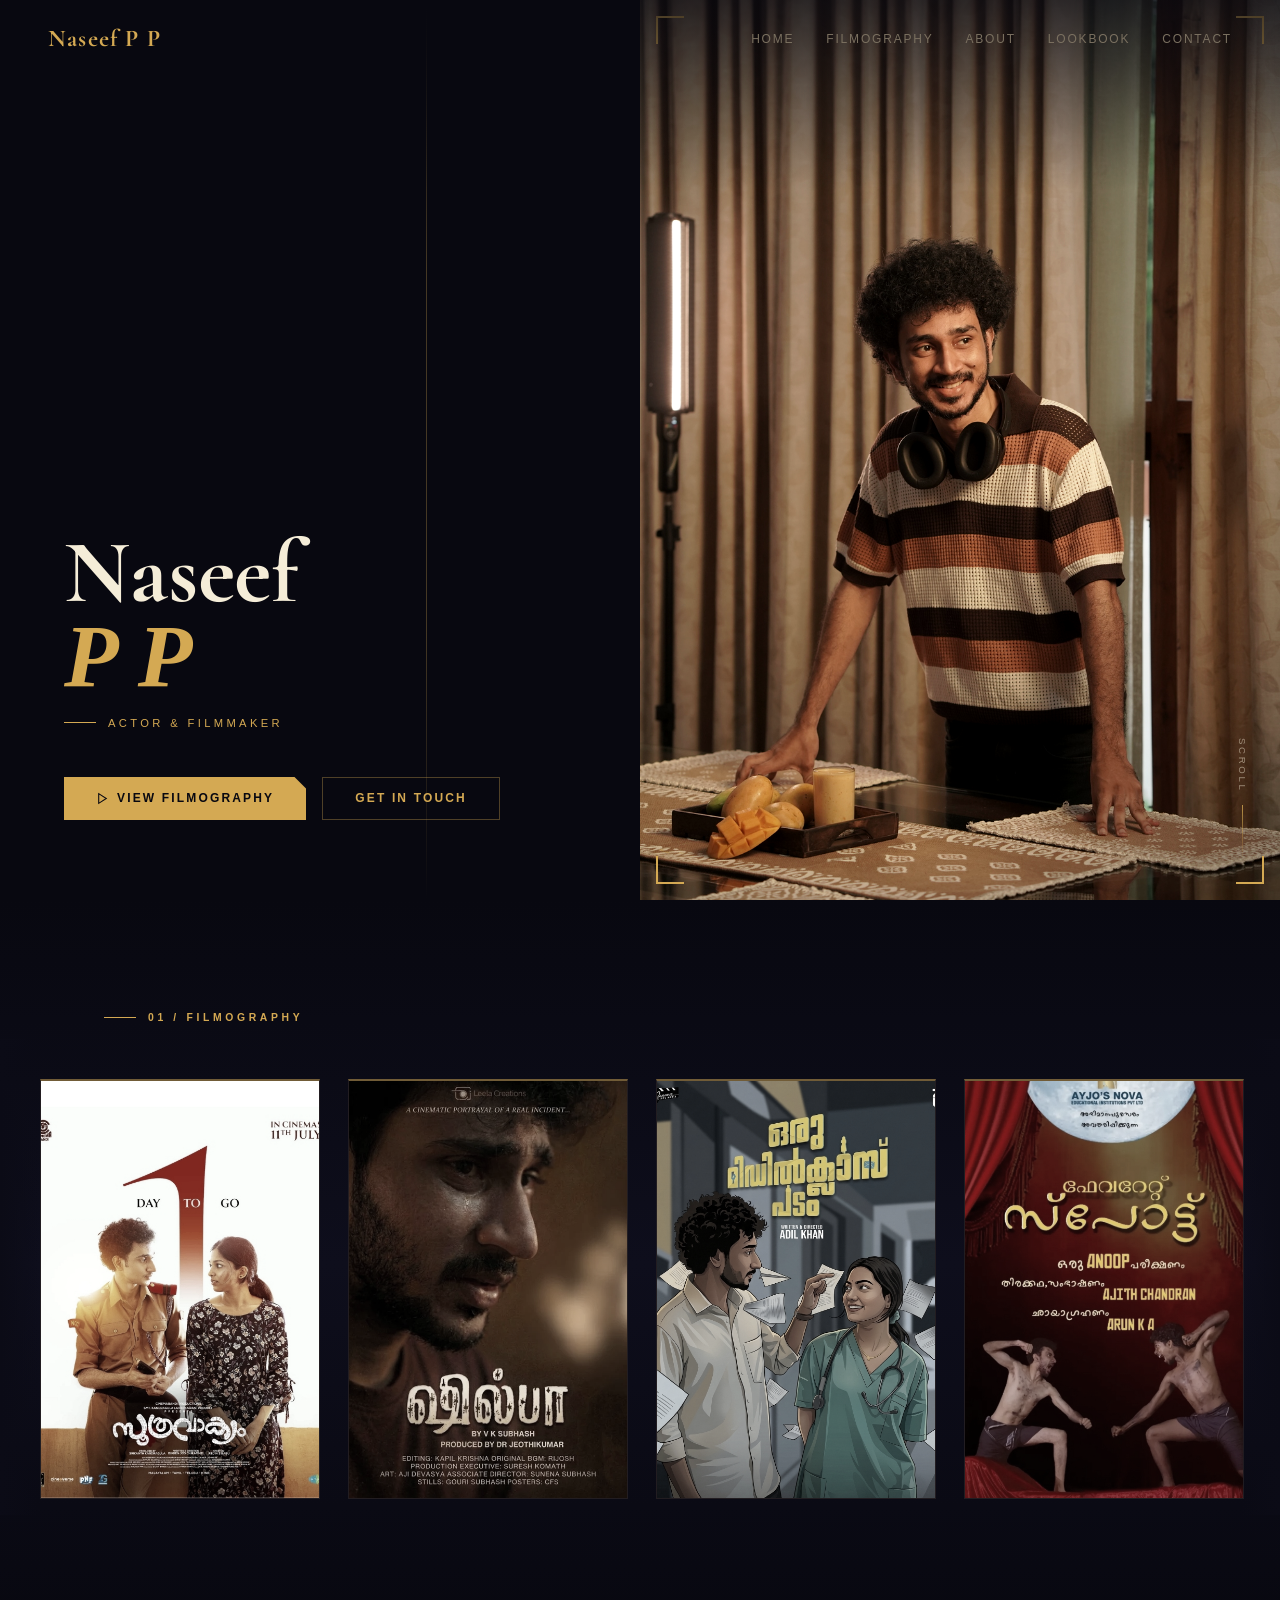
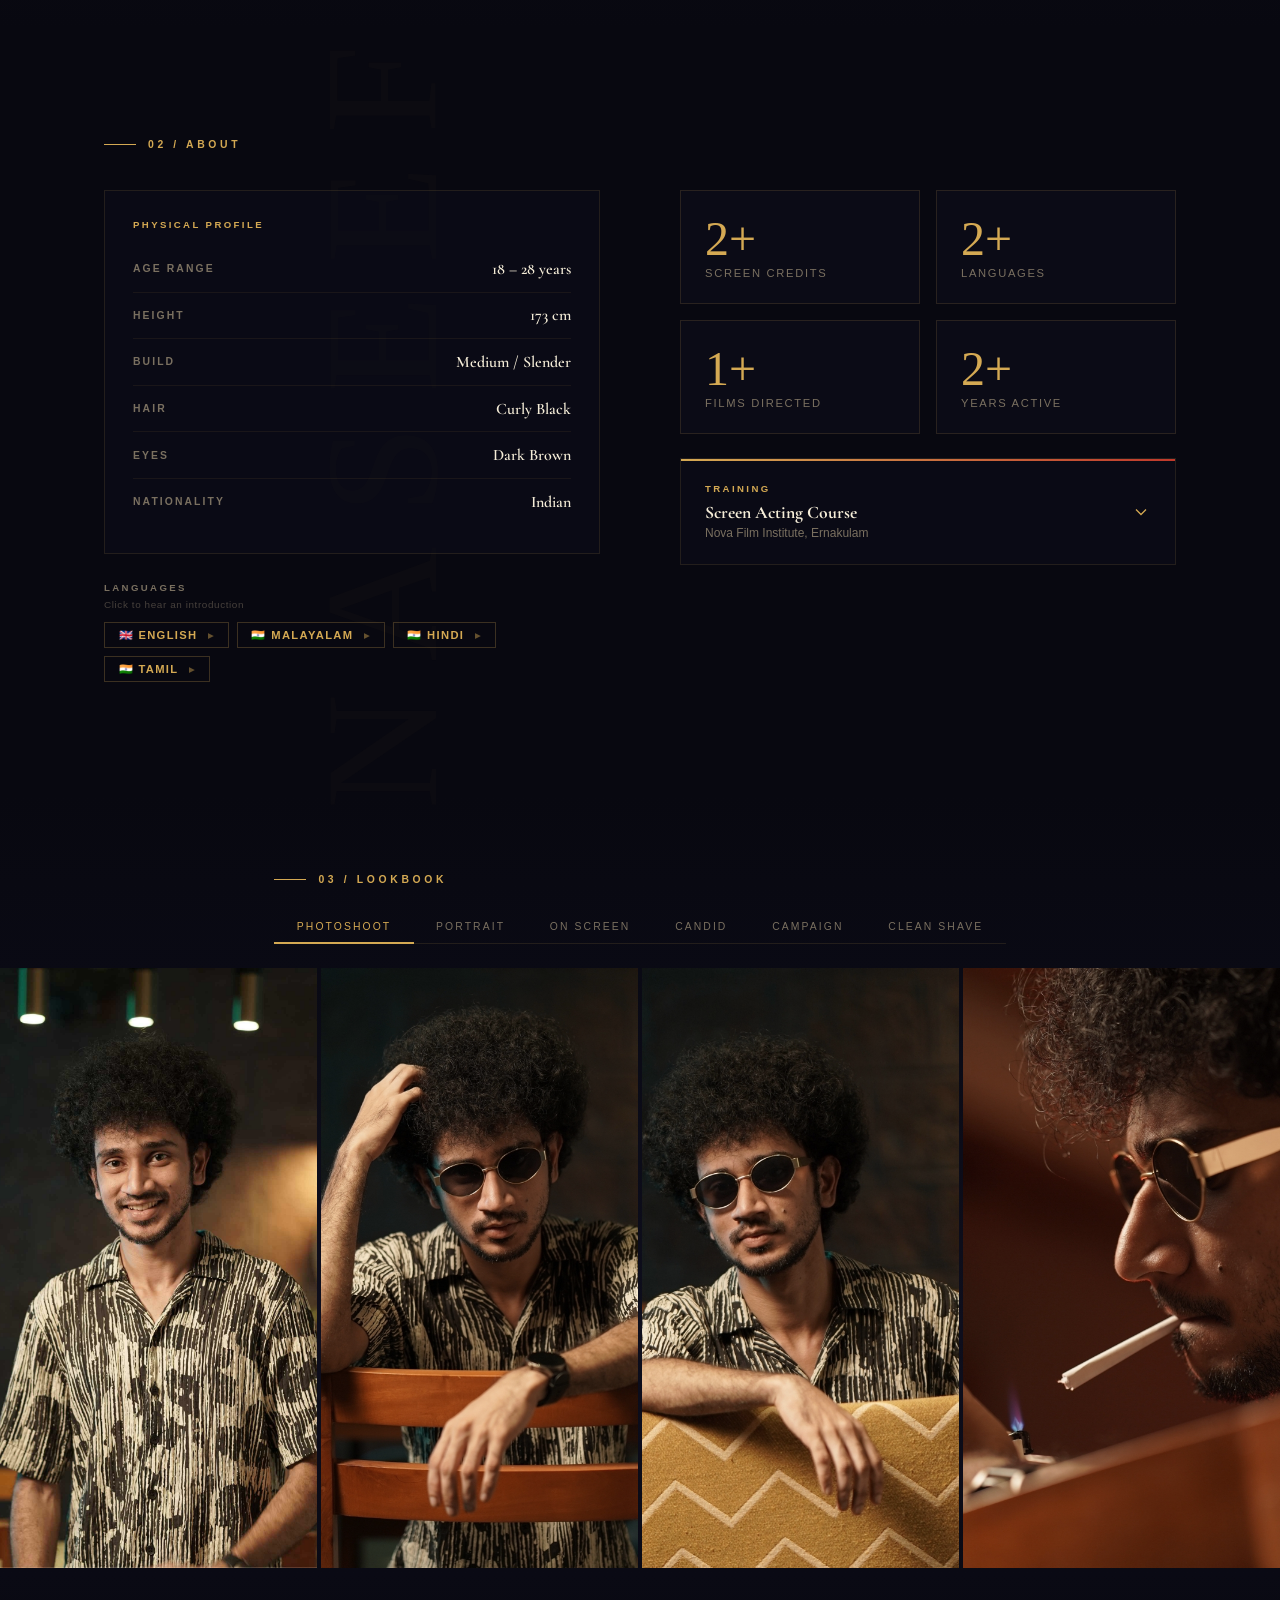
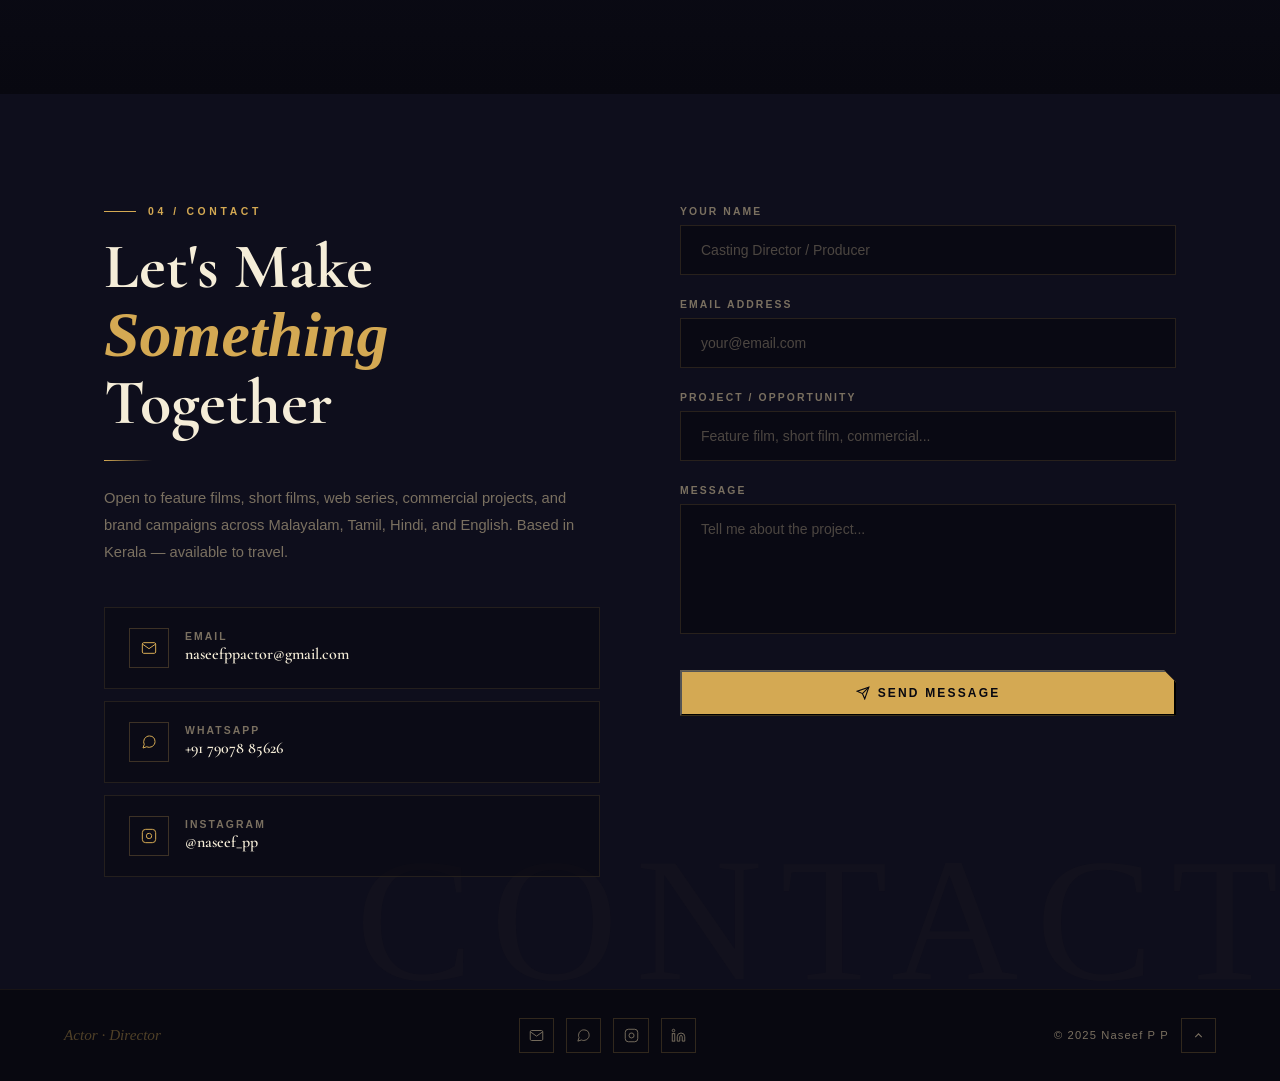
==== commit e4d434e3: "Add files via upload" ====
--- a/index.html
+++ b/index.html
@@ -16,10 +16,6 @@
 </head>
 <body>
 
-<div id="grain"></div>
-<div id="cursor-outer"></div>
-<div id="cursor-inner"></div>
-
 <!-- LANGUAGE VIDEO MODAL -->
 <div id="lang-modal" role="dialog" aria-modal="true" aria-label="Language Introduction">
   <div class="lang-modal-inner">
@@ -51,7 +47,7 @@
     <a href="#hero"        class="nav-link">Home</a>
     <a href="#filmography" class="nav-link">Filmography</a>
     <a href="#about"       class="nav-link">About</a>
-    <a href="#stills"      class="nav-link">Stills &amp; Frames</a>
+    <a href="#lookbook"    class="nav-link">Lookbook</a>
     <a href="#contact"     class="nav-link">Contact</a>
   </div>
   <button id="hamburger" onclick="toggleMenu()" aria-label="Open menu">
@@ -63,11 +59,13 @@
   <a href="#hero"        class="mobile-nav-link" onclick="toggleMenu()">Home</a>
   <a href="#filmography" class="mobile-nav-link" onclick="toggleMenu()">Filmography</a>
   <a href="#about"       class="mobile-nav-link" onclick="toggleMenu()">About</a>
-  <a href="#stills"      class="mobile-nav-link" onclick="toggleMenu()">Stills &amp; Frames</a>
+  <a href="#lookbook"    class="mobile-nav-link" onclick="toggleMenu()">Lookbook</a>
   <a href="#contact"     class="mobile-nav-link" onclick="toggleMenu()">Contact</a>
 </div>
 
-<!-- HERO -->
+<!-- ════════════════════════════════════════════════════
+     HERO
+════════════════════════════════════════════════════ -->
 <section id="hero">
   <div class="hero-top-grad"></div>
   <div class="hero-bg-overlay"></div>
@@ -99,7 +97,9 @@
   </div>
 </section>
 
-<!-- FILMOGRAPHY -->
+<!-- ════════════════════════════════════════════════════
+     FILMOGRAPHY
+════════════════════════════════════════════════════ -->
 <section id="filmography">
   <div class="container">
     <p class="section-label reveal">01 / Filmography</p>
@@ -108,14 +108,13 @@
   <div class="film-outer">
     <div class="film-feather film-feather-left"></div>
     <div class="film-feather film-feather-right"></div>
-
     <div class="film-scroll-container" id="filmScroll">
       <div class="film-scroll-track" id="filmTrack">
 
         <!-- 1. Soothravakyam -->
         <div class="film-card reveal" data-href="https://www.imdb.com/title/tt34335405/">
           <div class="film-card-img">
-            <img src="images/featured-soothravakyam-poster.jpg" alt="Soothravakyam" />
+            <img src="images/featured-soothravakyam-poster.jpg" alt="Soothravakyam" loading="lazy" />
           </div>
           <div class="film-card-overlay">
             <p class="film-overlay-year">2025</p>
@@ -127,7 +126,7 @@
         <!-- 2. Shilpa -->
         <div class="film-card reveal delay-1" data-href="https://youtu.be/Pho5Cjrw6_U">
           <div class="film-card-img">
-            <img src="images/poster_shilpa.jpeg" alt="Shilpa" />
+            <img src="images/poster_shilpa.jpeg" alt="Shilpa" loading="lazy" />
           </div>
           <div class="film-card-overlay">
             <p class="film-overlay-year">2026</p>
@@ -139,7 +138,7 @@
         <!-- 3. Oru Middleclass Padam -->
         <div class="film-card reveal delay-2" data-href="https://youtu.be/0GG3pB6Z4kk">
           <div class="film-card-img">
-            <img src="images/poster_orumiddleclasspadam_02.jpeg" alt="Oru Middleclass Padam" />
+            <img src="images/poster_orumiddleclasspadam_02.jpeg" alt="Oru Middleclass Padam" loading="lazy" />
           </div>
           <div class="film-card-overlay">
             <p class="film-overlay-year">2026</p>
@@ -151,7 +150,7 @@
         <!-- 4. Favorite Spot -->
         <div class="film-card reveal delay-3" data-href="https://youtu.be/OAc6fc6zDJc">
           <div class="film-card-img">
-            <img src="images/featured-favorite-spot-still.jpg" alt="Favorite Spot" />
+            <img src="images/featured-favorite-spot-still.jpg" alt="Favorite Spot" loading="lazy" />
           </div>
           <div class="film-card-overlay">
             <p class="film-overlay-year">2025</p>
@@ -163,7 +162,7 @@
         <!-- 5. Priye — Director -->
         <div class="film-card dir-card reveal delay-4" data-href="https://youtu.be/5O6OqYF0g7I">
           <div class="film-card-img">
-            <img src="images/poster_priye.jpg" alt="Priye" />
+            <img src="images/poster_priye.jpg" alt="Priye" loading="lazy" />
           </div>
           <div class="film-card-overlay">
             <p class="film-overlay-year">2024</p>
@@ -175,7 +174,7 @@
         <!-- 6. Manaath — Director -->
         <div class="film-card dir-card reveal delay-5" data-href="https://youtu.be/q0ZJHnDP7sY">
           <div class="film-card-img">
-            <img src="images/poster_manaath.jpg" alt="Manaath" />
+            <img src="images/poster_manaath.jpg" alt="Manaath" loading="lazy" />
           </div>
           <div class="film-card-overlay">
             <p class="film-overlay-year">2022</p>
@@ -187,7 +186,7 @@
         <!-- 7. Thamah — Director -->
         <div class="film-card dir-card reveal delay-6" data-href="https://youtu.be/hODJEWsuwpY">
           <div class="film-card-img">
-            <img src="images/poster_thamah.jpg" alt="Thamah" />
+            <img src="images/poster_thamah.jpg" alt="Thamah" loading="lazy" />
           </div>
           <div class="film-card-overlay">
             <p class="film-overlay-year">2023</p>
@@ -215,7 +214,9 @@
   </div>
 </section>
 
-<!-- ABOUT -->
+<!-- ════════════════════════════════════════════════════
+     ABOUT
+════════════════════════════════════════════════════ -->
 <section id="about">
   <div class="container">
     <p class="section-label reveal">02 / About</p>
@@ -251,10 +252,10 @@
           <div class="stat-card"><div class="stat-number count-num" data-target="4">0</div><div class="stat-label">Screen Credits</div></div>
           <div class="stat-card"><div class="stat-number count-num" data-target="4">0</div><div class="stat-label">Languages</div></div>
           <div class="stat-card"><div class="stat-number count-num" data-target="3">0</div><div class="stat-label">Films Directed</div></div>
-          <div class="stat-card"><div class="stat-number count-num" data-target="3">0</div><div class="stat-label">Years Active</div></div>
-        </div>
-
-        <!-- Training expand box -->
+          <div class="stat-card"><div class="stat-number count-num" data-target="5">0</div><div class="stat-label">Years Active</div></div>
+        </div>
+
+        <!-- Training expand — click reveals certificate, no caption below -->
         <div class="training-expand-box reveal delay-2" role="button" aria-expanded="false" aria-label="Training — click to expand">
           <div class="training-expand-header">
             <div>
@@ -270,9 +271,9 @@
             <div class="certificate-wrap">
               <div class="cert-corner tl"></div><div class="cert-corner tr"></div>
               <div class="cert-corner bl"></div><div class="cert-corner br"></div>
-              <img src="images/certificate-nova-acting-course.jpg" alt="Nova Film Institute — Screen Acting Certificate" />
+              <img src="images/certificate-nova-acting-course.jpg" alt="Nova Film Institute — Screen Acting Certificate" loading="lazy" />
             </div>
-            <p class="cert-caption">Nova Film Institute · Ernakulam · Screen Acting</p>
+            <!-- No caption below certificate — removed as requested -->
           </div>
         </div>
       </div>
@@ -281,12 +282,14 @@
   </div>
 </section>
 
-<!-- STILLS & FRAMES -->
-<section id="stills">
-  <div class="container">
-    <p class="section-label reveal">03 / Stills &amp; Frames</p>
-
-    <!-- Tabs — wrap to 2 lines if needed, no overflow -->
+<!-- ════════════════════════════════════════════════════
+     LOOKBOOK (renamed from Stills & Frames)
+════════════════════════════════════════════════════ -->
+<section id="lookbook">
+  <div class="container" style="flex-shrink:0;">
+    <p class="section-label reveal">03 / Lookbook</p>
+
+    <!-- Tabs — wrap to 2 lines if needed -->
     <div class="stills-tabs-wrap reveal delay-1">
       <div class="stills-tabs" role="tablist">
         <button class="stills-tab active" role="tab">Photoshoot</button>
@@ -298,147 +301,154 @@
       </div>
       <div class="tab-indicator"></div>
     </div>
-
-    <!-- Stills viewport — panels fade in/out, no swipe -->
-    <div class="stills-viewport reveal delay-2" id="stillsViewport">
-
-      <!-- PANEL 0: PHOTOSHOOT — tall outer cols, two center stacked -->
-      <div class="stills-panel">
-        <div class="grid-photoshoot">
-          <div class="si" data-src="images/gallery/Cigg_1.jpg" data-tag="Photoshoot">
-            <img src="images/gallery/Cigg_1.jpg" alt="Photoshoot" loading="lazy" />
-            <div class="si-overlay"><span class="si-tag">Photoshoot</span></div>
-          </div>
-          <div class="si" data-src="images/gallery/Cigg_2.jpg" data-tag="Photoshoot">
-            <img src="images/gallery/Cigg_2.jpg" alt="Photoshoot" loading="lazy" />
-            <div class="si-overlay"><span class="si-tag">Photoshoot</span></div>
-          </div>
-          <div class="si" data-src="images/gallery/Cigg_3.jpg" data-tag="Photoshoot">
-            <img src="images/gallery/Cigg_3.jpg" alt="Photoshoot" loading="lazy" />
-            <div class="si-overlay"><span class="si-tag">Photoshoot</span></div>
-          </div>
-          <div class="si" data-src="images/gallery/Cigg_4.jpg" data-tag="Photoshoot">
-            <img src="images/gallery/Cigg_4.jpg" alt="Photoshoot" loading="lazy" />
-            <div class="si-overlay"><span class="si-tag">Photoshoot</span></div>
-          </div>
-        </div>
-      </div>
-
-      <!-- PANEL 1: PORTRAIT — large left + 3 stacked right -->
-      <div class="stills-panel">
-        <div class="grid-portrait">
-          <div class="si" data-src="images/gallery/Mango_1.jpg" data-tag="Portrait">
-            <img src="images/gallery/Mango_1.jpg" alt="Portrait" loading="lazy" />
-            <div class="si-overlay"><span class="si-tag">Portrait</span></div>
-          </div>
-          <div class="si" data-src="images/gallery/Mango_2.jpg" data-tag="Portrait">
-            <img src="images/gallery/Mango_2.jpg" alt="Portrait" loading="lazy" />
-            <div class="si-overlay"><span class="si-tag">Portrait</span></div>
-          </div>
-          <div class="si" data-src="images/gallery/Mango_3.jpg" data-tag="Portrait">
-            <img src="images/gallery/Mango_3.jpg" alt="Portrait" loading="lazy" />
-            <div class="si-overlay"><span class="si-tag">Portrait</span></div>
-          </div>
-          <div class="si" data-src="images/gallery/Mango_4.jpg" data-tag="Portrait">
-            <img src="images/gallery/Mango_4.jpg" alt="Portrait" loading="lazy" />
-            <div class="si-overlay"><span class="si-tag">Portrait</span></div>
-          </div>
-        </div>
-      </div>
-
-      <!-- PANEL 2: ON SCREEN — 2x2 contact sheet -->
-      <div class="stills-panel">
-        <div class="grid-onscreen">
-          <div class="si" data-src="images/gallery/sv_1.png" data-tag="On Screen — Soothravakyam">
-            <img src="images/gallery/sv_1.png" alt="Soothravakyam" loading="lazy" />
-            <div class="si-overlay"><span class="si-tag">On Screen</span></div>
-          </div>
-          <div class="si" data-src="images/gallery/sv_2.png" data-tag="On Screen — Soothravakyam">
-            <img src="images/gallery/sv_2.png" alt="Soothravakyam" loading="lazy" />
-            <div class="si-overlay"><span class="si-tag">On Screen</span></div>
-          </div>
-          <div class="si" data-src="images/gallery/sv_3.png" data-tag="On Screen — Soothravakyam">
-            <img src="images/gallery/sv_3.png" alt="Soothravakyam" loading="lazy" />
-            <div class="si-overlay"><span class="si-tag">On Screen</span></div>
-          </div>
-          <div class="si" data-src="images/gallery/sv_4.png" data-tag="On Screen — Soothravakyam">
-            <img src="images/gallery/sv_4.png" alt="Soothravakyam" loading="lazy" />
-            <div class="si-overlay"><span class="si-tag">On Screen</span></div>
-          </div>
-        </div>
-      </div>
-
-      <!-- PANEL 3: CANDID — tall left + top-right + wide bottom-right -->
-      <div class="stills-panel">
-        <div class="grid-candid">
-          <div class="si" data-src="images/gallery/Swing_1.jpeg" data-tag="Candid">
-            <img src="images/gallery/Swing_1.jpeg" alt="Candid" loading="lazy" />
-            <div class="si-overlay"><span class="si-tag">Candid</span></div>
-          </div>
-          <div class="si" data-src="images/gallery/Swing_2.jpeg" data-tag="Candid">
-            <img src="images/gallery/Swing_2.jpeg" alt="Candid" loading="lazy" />
-            <div class="si-overlay"><span class="si-tag">Candid</span></div>
-          </div>
-          <div class="si" data-src="images/gallery/Swing_3.jpeg" data-tag="Candid">
-            <img src="images/gallery/Swing_3.jpeg" alt="Candid" loading="lazy" />
-            <div class="si-overlay"><span class="si-tag">Candid</span></div>
-          </div>
-          <div class="si" data-src="images/gallery/Swing_4.jpeg" data-tag="Candid">
-            <img src="images/gallery/Swing_4.jpeg" alt="Candid" loading="lazy" />
-            <div class="si-overlay"><span class="si-tag">Candid</span></div>
-          </div>
-        </div>
-      </div>
-
-      <!-- PANEL 4: CAMPAIGN — 4 equal horizontal strip -->
-      <div class="stills-panel">
-        <div class="grid-campaign">
-          <div class="si" data-src="images/gallery/Naseef_01.jpeg" data-tag="Campaign — Saral Home">
-            <img src="images/gallery/Naseef_01.jpeg" alt="Campaign" loading="lazy" />
-            <div class="si-overlay"><span class="si-tag">Campaign</span></div>
-          </div>
-          <div class="si" data-src="images/gallery/Naseef_02.jpeg" data-tag="Campaign — Saral Home">
-            <img src="images/gallery/Naseef_02.jpeg" alt="Campaign" loading="lazy" />
-            <div class="si-overlay"><span class="si-tag">Campaign</span></div>
-          </div>
-          <div class="si" data-src="images/gallery/Naseef_03.jpeg" data-tag="Campaign — Saral Home">
-            <img src="images/gallery/Naseef_03.jpeg" alt="Campaign" loading="lazy" />
-            <div class="si-overlay"><span class="si-tag">Campaign</span></div>
-          </div>
-          <div class="si" data-src="images/gallery/Naseef_04.jpg" data-tag="Campaign — Saral Home">
-            <img src="images/gallery/Naseef_04.jpg" alt="Campaign" loading="lazy" />
-            <div class="si-overlay"><span class="si-tag">Campaign</span></div>
-          </div>
-        </div>
-      </div>
-
-      <!-- PANEL 5: CLEAN SHAVE — tall center, flanked left/right -->
-      <div class="stills-panel">
-        <div class="grid-cleanshave">
-          <div class="si" data-src="images/gallery/Naseef_CS_01.jpg" data-tag="Clean Shave">
-            <img src="images/gallery/Naseef_CS_01.jpg" alt="Clean Shave" loading="lazy" />
-            <div class="si-overlay"><span class="si-tag">Clean Shave</span></div>
-          </div>
-          <div class="si" data-src="images/gallery/Naseef_CS_02.jpg" data-tag="Clean Shave">
-            <img src="images/gallery/Naseef_CS_02.jpg" alt="Clean Shave" loading="lazy" />
-            <div class="si-overlay"><span class="si-tag">Clean Shave</span></div>
-          </div>
-          <div class="si" data-src="images/gallery/Naseef_CS_03.jpg" data-tag="Clean Shave">
-            <img src="images/gallery/Naseef_CS_03.jpg" alt="Clean Shave" loading="lazy" />
-            <div class="si-overlay"><span class="si-tag">Clean Shave</span></div>
-          </div>
-          <div class="si" data-src="images/gallery/Naseef_CS_04.jpg" data-tag="Clean Shave">
-            <img src="images/gallery/Naseef_CS_04.jpg" alt="Clean Shave" loading="lazy" />
-            <div class="si-overlay"><span class="si-tag">Clean Shave</span></div>
-          </div>
-        </div>
-      </div>
-
-    </div><!-- /stills-viewport -->
-  </div><!-- /container -->
+  </div>
+
+  <!-- Viewport — fills remaining vertical space, all panels stacked -->
+  <div class="stills-viewport" id="stillsViewport">
+
+    <!-- PANEL 0: PHOTOSHOOT — 4 equal columns (landscape) -->
+    <!-- Mobile: 4 equal rows (portrait) -->
+    <div class="stills-panel">
+      <div class="grid-photoshoot">
+        <div class="si" data-src="images/gallery/Cigg_1.jpg" data-tag="Photoshoot">
+          <img src="images/gallery/Cigg_1.jpg" alt="Photoshoot" loading="lazy" />
+          <div class="si-overlay"><span class="si-tag">Photoshoot</span></div>
+        </div>
+        <div class="si" data-src="images/gallery/Cigg_2.jpg" data-tag="Photoshoot">
+          <img src="images/gallery/Cigg_2.jpg" alt="Photoshoot" loading="lazy" />
+          <div class="si-overlay"><span class="si-tag">Photoshoot</span></div>
+        </div>
+        <div class="si" data-src="images/gallery/Cigg_3.jpg" data-tag="Photoshoot">
+          <img src="images/gallery/Cigg_3.jpg" alt="Photoshoot" loading="lazy" />
+          <div class="si-overlay"><span class="si-tag">Photoshoot</span></div>
+        </div>
+        <div class="si" data-src="images/gallery/Cigg_4.jpg" data-tag="Photoshoot">
+          <img src="images/gallery/Cigg_4.jpg" alt="Photoshoot" loading="lazy" />
+          <div class="si-overlay"><span class="si-tag">Photoshoot</span></div>
+        </div>
+      </div>
+    </div>
+
+    <!-- PANEL 1: PORTRAIT — tall-left + wide-top-right + 2-bottom-right (landscape) -->
+    <!-- Mobile: wide-top + tall-bottom-left + 2-stacked-right (portrait) -->
+    <div class="stills-panel">
+      <div class="grid-portrait">
+        <div class="si" data-src="images/gallery/Mango_1.jpg" data-tag="Portrait">
+          <img src="images/gallery/Mango_1.jpg" alt="Portrait" loading="lazy" />
+          <div class="si-overlay"><span class="si-tag">Portrait</span></div>
+        </div>
+        <div class="si" data-src="images/gallery/Mango_2.jpg" data-tag="Portrait">
+          <img src="images/gallery/Mango_2.jpg" alt="Portrait" loading="lazy" />
+          <div class="si-overlay"><span class="si-tag">Portrait</span></div>
+        </div>
+        <div class="si" data-src="images/gallery/Mango_3.jpg" data-tag="Portrait">
+          <img src="images/gallery/Mango_3.jpg" alt="Portrait" loading="lazy" />
+          <div class="si-overlay"><span class="si-tag">Portrait</span></div>
+        </div>
+        <div class="si" data-src="images/gallery/Mango_4.jpg" data-tag="Portrait">
+          <img src="images/gallery/Mango_4.jpg" alt="Portrait" loading="lazy" />
+          <div class="si-overlay"><span class="si-tag">Portrait</span></div>
+        </div>
+      </div>
+    </div>
+
+    <!-- PANEL 2: ON SCREEN — 2×2 (same on desktop & mobile) -->
+    <div class="stills-panel">
+      <div class="grid-onscreen">
+        <div class="si" data-src="images/gallery/sv_1.png" data-tag="On Screen — Soothravakyam">
+          <img src="images/gallery/sv_1.png" alt="Soothravakyam" loading="lazy" />
+          <div class="si-overlay"><span class="si-tag">On Screen</span></div>
+        </div>
+        <div class="si" data-src="images/gallery/sv_2.png" data-tag="On Screen — Soothravakyam">
+          <img src="images/gallery/sv_2.png" alt="Soothravakyam" loading="lazy" />
+          <div class="si-overlay"><span class="si-tag">On Screen</span></div>
+        </div>
+        <div class="si" data-src="images/gallery/sv_3.png" data-tag="On Screen — Soothravakyam">
+          <img src="images/gallery/sv_3.png" alt="Soothravakyam" loading="lazy" />
+          <div class="si-overlay"><span class="si-tag">On Screen</span></div>
+        </div>
+        <div class="si" data-src="images/gallery/sv_4.png" data-tag="On Screen — Soothravakyam">
+          <img src="images/gallery/sv_4.png" alt="Soothravakyam" loading="lazy" />
+          <div class="si-overlay"><span class="si-tag">On Screen</span></div>
+        </div>
+      </div>
+    </div>
+
+    <!-- PANEL 3: CANDID — tall-left + 2-top-right + wide-bottom-right (landscape) -->
+    <!-- Mobile: wide-top + 2-left-stacked + tall-right (portrait) -->
+    <div class="stills-panel">
+      <div class="grid-candid">
+        <div class="si" data-src="images/gallery/Swing_1.jpeg" data-tag="Candid">
+          <img src="images/gallery/Swing_1.jpeg" alt="Candid" loading="lazy" />
+          <div class="si-overlay"><span class="si-tag">Candid</span></div>
+        </div>
+        <div class="si" data-src="images/gallery/Swing_2.jpeg" data-tag="Candid">
+          <img src="images/gallery/Swing_2.jpeg" alt="Candid" loading="lazy" />
+          <div class="si-overlay"><span class="si-tag">Candid</span></div>
+        </div>
+        <div class="si" data-src="images/gallery/Swing_3.jpeg" data-tag="Candid">
+          <img src="images/gallery/Swing_3.jpeg" alt="Candid" loading="lazy" />
+          <div class="si-overlay"><span class="si-tag">Candid</span></div>
+        </div>
+        <div class="si" data-src="images/gallery/Swing_4.jpeg" data-tag="Candid">
+          <img src="images/gallery/Swing_4.jpeg" alt="Candid" loading="lazy" />
+          <div class="si-overlay"><span class="si-tag">Candid</span></div>
+        </div>
+      </div>
+    </div>
+
+    <!-- PANEL 4: CAMPAIGN — tall-left + 3-stacked-right (landscape) -->
+    <!-- Mobile: wide-top + 3-equal-bottom-row (portrait) -->
+    <div class="stills-panel">
+      <div class="grid-campaign">
+        <div class="si" data-src="images/gallery/Naseef_01.jpeg" data-tag="Campaign — Saral Home">
+          <img src="images/gallery/Naseef_01.jpeg" alt="Campaign" loading="lazy" />
+          <div class="si-overlay"><span class="si-tag">Campaign</span></div>
+        </div>
+        <div class="si" data-src="images/gallery/Naseef_02.jpeg" data-tag="Campaign — Saral Home">
+          <img src="images/gallery/Naseef_02.jpeg" alt="Campaign" loading="lazy" />
+          <div class="si-overlay"><span class="si-tag">Campaign</span></div>
+        </div>
+        <div class="si" data-src="images/gallery/Naseef_03.jpeg" data-tag="Campaign — Saral Home">
+          <img src="images/gallery/Naseef_03.jpeg" alt="Campaign" loading="lazy" />
+          <div class="si-overlay"><span class="si-tag">Campaign</span></div>
+        </div>
+        <div class="si" data-src="images/gallery/Naseef_04.jpeg" data-tag="Campaign — Saral Home">
+          <img src="images/gallery/Naseef_04.jpeg" alt="Campaign" loading="lazy" />
+          <div class="si-overlay"><span class="si-tag">Campaign</span></div>
+        </div>
+      </div>
+    </div>
+
+    <!-- PANEL 5: CLEAN SHAVE — 4 equal cols in one row (landscape) -->
+    <!-- Mobile: wide-top hero + hero-middle + 2-bottom-row (portrait) -->
+    <div class="stills-panel">
+      <div class="grid-cleanshave">
+        <div class="si" data-src="images/gallery/Naseef_CS_01.jpg" data-tag="Clean Shave">
+          <img src="images/gallery/Naseef_CS_01.jpg" alt="Clean Shave" loading="lazy" />
+          <div class="si-overlay"><span class="si-tag">Clean Shave</span></div>
+        </div>
+        <div class="si" data-src="images/gallery/Naseef_CS_02.jpg" data-tag="Clean Shave">
+          <img src="images/gallery/Naseef_CS_02.jpg" alt="Clean Shave" loading="lazy" />
+          <div class="si-overlay"><span class="si-tag">Clean Shave</span></div>
+        </div>
+        <div class="si" data-src="images/gallery/Naseef_CS_03.jpg" data-tag="Clean Shave">
+          <img src="images/gallery/Naseef_CS_03.jpg" alt="Clean Shave" loading="lazy" />
+          <div class="si-overlay"><span class="si-tag">Clean Shave</span></div>
+        </div>
+        <div class="si" data-src="images/gallery/Naseef_CS_04.jpg" data-tag="Clean Shave">
+          <img src="images/gallery/Naseef_CS_04.jpg" alt="Clean Shave" loading="lazy" />
+          <div class="si-overlay"><span class="si-tag">Clean Shave</span></div>
+        </div>
+      </div>
+    </div>
+
+  </div><!-- /stills-viewport -->
 </section>
 
-<!-- CONTACT -->
+<!-- ════════════════════════════════════════════════════
+     CONTACT
+════════════════════════════════════════════════════ -->
 <section id="contact">
   <div class="container">
     <div class="two-col">
@@ -495,7 +505,9 @@
   </div>
 </section>
 
-<!-- FOOTER -->
+<!-- ════════════════════════════════════════════════════
+     FOOTER
+════════════════════════════════════════════════════ -->
 <footer>
   <div class="footer-tagline">Actor · Director</div>
   <div class="footer-center">
@@ -511,7 +523,7 @@
     <a href="https://www.linkedin.com/in/naseef-pp/" target="_blank" rel="noopener" class="social-icon" title="LinkedIn" aria-label="LinkedIn">
       <svg viewBox="0 0 24 24" fill="none" stroke="currentColor" stroke-width="1.5"><path d="M16 8a6 6 0 0 1 6 6v7h-4v-7a2 2 0 0 0-2-2 2 2 0 0 0-2 2v7h-4v-7a6 6 0 0 1 6-6z"/><rect x="2" y="9" width="4" height="12"/><circle cx="4" cy="4" r="2"/></svg>
     </a>
-    <!-- Mobile only: back-to-top at far right -->
+    <!-- Mobile only: back-to-top at far right of this row -->
     <a href="#hero" class="back-to-top mobile-btt" aria-label="Back to top">
       <svg width="13" height="13" viewBox="0 0 24 24" fill="none" stroke="currentColor" stroke-width="2"><polyline points="18 15 12 9 6 15"/></svg>
     </a>
--- a/styles.css
+++ b/styles.css
@@ -1,30 +1,11 @@
 /* ════════════════════════════════════════════════════════
-   NASEEF P P — PORTFOLIO STYLESHEET
+   NASEEF P P — PORTFOLIO STYLESHEET  v4
    ════════════════════════════════════════════════════════ */
 
 /* ══ RESET & BASE ════════════════════════════════════════ */
 *,*::before,*::after{box-sizing:border-box;margin:0;padding:0}
 html{scroll-behavior:smooth}
-body{background:#080810;color:#F5EDD8;font-family:'DM Sans',sans-serif;overflow-x:hidden;cursor:none}
-
-/* ══ CUSTOM CURSOR ════════════════════════════════════════ */
-#cursor-outer{position:fixed;width:36px;height:36px;border:1.5px solid #D4A953;border-radius:50%;pointer-events:none;z-index:9999;transition:transform .15s ease,border-color .2s;transform:translate(-50%,-50%)}
-#cursor-inner{position:fixed;width:6px;height:6px;background:#D4A953;border-radius:50%;pointer-events:none;z-index:9999;transform:translate(-50%,-50%)}
-
-/* ══ FILM GRAIN ══════════════════════════════════════════ */
-#grain{
-  position:fixed;inset:-200%;width:400%;height:400%;
-  pointer-events:none;z-index:1;opacity:.035;
-  background-image:url("data:image/svg+xml,%3Csvg viewBox='0 0 512 512' xmlns='http://www.w3.org/2000/svg'%3E%3Cfilter id='n'%3E%3CfeTurbulence type='fractalNoise' baseFrequency='.75' numOctaves='4' stitchTiles='stitch'/%3E%3C/filter%3E%3Crect width='100%25' height='100%25' filter='url(%23n)'/%3E%3C/svg%3E");
-  animation:grain .8s steps(2) infinite;
-  will-change:transform;
-  transform:translateZ(0);
-}
-@keyframes grain{
-  0%{transform:translate(0,0)}25%{transform:translate(-3%,-4%)}
-  50%{transform:translate(4%,2%)}75%{transform:translate(-2%,5%)}
-  100%{transform:translate(3%,-3%)}
-}
+body{background:#080810;color:#F5EDD8;font-family:'DM Sans',sans-serif;overflow-x:hidden}
 
 /* ══ SCROLLBAR ════════════════════════════════════════════ */
 ::-webkit-scrollbar{width:4px}
@@ -35,18 +16,14 @@
 .container{max-width:1200px;margin:0 auto;padding:0 4rem}
 .two-col{display:grid;grid-template-columns:1fr 1fr;gap:5rem;align-items:start}
 .gold-divider{width:3rem;height:1px;background:linear-gradient(to right,#D4A953,transparent);margin:1.5rem 0}
-.section-label{
-  font-size:.65rem;font-weight:600;letter-spacing:.35em;
-  text-transform:uppercase;color:#D4A953;
-  display:flex;align-items:center;gap:.75rem;margin-bottom:1rem;
-}
+.section-label{font-size:.65rem;font-weight:600;letter-spacing:.35em;text-transform:uppercase;color:#D4A953;display:flex;align-items:center;gap:.75rem;margin-bottom:1rem}
 .section-label::before{content:'';display:block;width:2rem;height:1px;background:#D4A953}
 .section-title{font-family:'Cormorant Garamond',serif;font-size:clamp(2.4rem,5vw,4rem);font-weight:700;line-height:1.05;color:#F5EDD8}
 .section-title em{font-style:italic;color:#D4A953}
 
 /* ══ NAVIGATION ══════════════════════════════════════════ */
 #navbar{position:fixed;top:0;left:0;right:0;z-index:100;padding:1.5rem 3rem;display:flex;align-items:center;justify-content:space-between;transition:background .4s,padding .4s}
-#navbar.scrolled{background:rgba(8,8,16,.92);backdrop-filter:blur(14px);padding:1rem 3rem;border-bottom:1px solid rgba(212,169,83,.12)}
+#navbar.scrolled{background:rgba(8,8,16,.95);padding:1rem 3rem;border-bottom:1px solid rgba(212,169,83,.12)}
 .nav-logo{font-family:'Cormorant Garamond',serif;font-size:1.5rem;font-weight:700;letter-spacing:.05em;color:#F5EDD8;text-decoration:none}
 .nav-logo span{color:#D4A953}
 .glitch{position:relative;display:inline-block}
@@ -59,16 +36,12 @@
 .nav-link::after{content:'';position:absolute;bottom:-3px;left:0;right:100%;height:1px;background:#D4A953;transition:right .3s}
 .nav-link:hover{color:#D4A953}
 .nav-link:hover::after{right:0}
-
-/* Hamburger */
 #hamburger{display:none;flex-direction:column;gap:5px;cursor:pointer;z-index:99;background:none;border:none;padding:0}
 #hamburger span{display:block;width:22px;height:1.5px;background:#F5EDD8;transition:all .3s}
 #hamburger.active span:nth-child(1){transform:translateY(6.5px) rotate(45deg)}
 #hamburger.active span:nth-child(2){opacity:0}
 #hamburger.active span:nth-child(3){transform:translateY(-6.5px) rotate(-45deg)}
-
-/* Mobile menu */
-#mobile-menu{position:fixed;inset:0;background:rgba(8,8,16,.97);backdrop-filter:blur(16px);z-index:98;display:flex;flex-direction:column;align-items:center;justify-content:center;gap:2.5rem;transform:translateX(100%);transition:transform .4s cubic-bezier(.76,0,.24,1)}
+#mobile-menu{position:fixed;inset:0;background:#080810;z-index:98;display:flex;flex-direction:column;align-items:center;justify-content:center;gap:2.5rem;transform:translateX(100%);transition:transform .4s cubic-bezier(.76,0,.24,1)}
 #mobile-menu.open{transform:translateX(0)}
 .mobile-nav-link{font-family:'Cormorant Garamond',serif;font-size:2.5rem;font-weight:700;color:#7A7060;text-decoration:none;letter-spacing:.05em;transition:color .3s}
 .mobile-nav-link:hover{color:#D4A953}
@@ -80,52 +53,24 @@
 .hero-line{position:absolute;top:0;bottom:0;width:1px;background:linear-gradient(to bottom,transparent,#D4A953 30%,#D4A953 70%,transparent);z-index:2}
 .hero-line-left{opacity:.3}
 .hero-line-right{opacity:.3}
-
 .hero-content{position:relative;z-index:4;display:flex;flex-direction:column;justify-content:flex-end;padding:0 4rem 5rem 4rem}
-
-.hero-name{
-  font-family:'Cormorant Garamond',serif;
-  font-size:clamp(3.5rem,7vw,6.5rem);
-  font-weight:700;line-height:.92;color:#F5EDD8;
-  margin-bottom:1.1rem;
-  opacity:0;animation:fadeUp .9s ease .4s forwards;
-}
+.hero-name{font-family:'Cormorant Garamond',serif;font-size:clamp(3.5rem,7vw,6.5rem);font-weight:700;line-height:.92;color:#F5EDD8;margin-bottom:1.1rem;opacity:0;animation:fadeUp .9s ease .4s forwards}
 .hero-name em{font-style:italic;color:#D4A953}
-
-/* Actor & Filmmaker — gold eyebrow style under name */
-.hero-eyebrow{
-  font-size:.7rem;font-weight:500;letter-spacing:.3em;
-  text-transform:uppercase;color:#D4A953;
-  margin-bottom:3rem;
-  display:flex;align-items:center;gap:.75rem;
-  opacity:0;animation:fadeUp .9s ease .6s forwards;
-}
-.hero-eyebrow::before{
-  content:'';display:inline-block;
-  width:2rem;height:1px;background:#D4A953;flex-shrink:0;
-}
-
+.hero-eyebrow{font-size:.7rem;font-weight:500;letter-spacing:.3em;text-transform:uppercase;color:#D4A953;margin-bottom:3rem;display:flex;align-items:center;gap:.75rem;opacity:0;animation:fadeUp .9s ease .6s forwards}
+.hero-eyebrow::before{content:'';display:inline-block;width:2rem;height:1px;background:#D4A953;flex-shrink:0}
 .hero-cta-group{display:flex;gap:1rem;flex-wrap:wrap;opacity:0;animation:fadeUp .9s ease .8s forwards}
-
-/* Buttons */
 .btn-primary{display:inline-flex;align-items:center;gap:.5rem;padding:.85rem 2rem;background:#D4A953;color:#080810;font-size:.75rem;font-weight:600;letter-spacing:.18em;text-transform:uppercase;text-decoration:none;transition:all .3s;clip-path:polygon(0 0,calc(100% - 12px) 0,100% 12px,100% 100%,0 100%)}
 .btn-primary:hover{background:#F5EDD8;transform:translateY(-2px);box-shadow:0 8px 30px rgba(212,169,83,.25)}
 .btn-secondary{display:inline-flex;align-items:center;gap:.5rem;padding:.85rem 2rem;border:1px solid rgba(212,169,83,.35);color:#D4A953;font-size:.75rem;font-weight:600;letter-spacing:.18em;text-transform:uppercase;text-decoration:none;transition:all .3s}
 .btn-secondary:hover{border-color:#D4A953;background:rgba(212,169,83,.08)}
-
-/* Hero image */
 .hero-image-panel{position:relative;z-index:2;overflow:hidden}
 .hero-image-panel img{width:100%;height:100%;object-fit:cover;object-position:center top;filter:grayscale(15%) contrast(1.05);transition:filter .5s}
-.hero-image-panel:hover img{filter:grayscale(0%) contrast(1.08)}
-
-/* Frame corners */
+.hero-image-panel:hover img{filter:grayscale(0%)}
 .frame-corner{position:absolute;width:28px;height:28px;border-color:#D4A953;border-style:solid;z-index:5;pointer-events:none}
 .frame-corner.tl{top:1rem;left:1rem;border-width:2px 0 0 2px}
 .frame-corner.tr{top:1rem;right:1rem;border-width:2px 2px 0 0}
 .frame-corner.bl{bottom:1rem;left:1rem;border-width:0 0 2px 2px}
 .frame-corner.br{bottom:1rem;right:1rem;border-width:0 2px 2px 0}
-
-/* Scroll indicator */
 .scroll-indicator{position:absolute;bottom:2.5rem;right:2rem;z-index:6;display:flex;flex-direction:column;align-items:center;gap:.75rem;opacity:0;animation:fadeIn 1s ease 1.2s forwards}
 .scroll-text{font-size:.6rem;letter-spacing:.28em;text-transform:uppercase;color:rgba(245,237,216,.5);writing-mode:vertical-rl}
 .scroll-line{width:1px;height:55px;background:linear-gradient(to bottom,rgba(212,169,83,.8),transparent);animation:sp 2s ease infinite}
@@ -140,7 +85,7 @@
 .delay-4{transition-delay:.4s}.delay-5{transition-delay:.5s}.delay-6{transition-delay:.6s}
 
 /* ══ LANGUAGE VIDEO MODAL ════════════════════════════════ */
-#lang-modal{position:fixed;inset:0;background:rgba(8,8,16,.95);z-index:300;display:none;align-items:center;justify-content:center;backdrop-filter:blur(12px)}
+#lang-modal{position:fixed;inset:0;background:rgba(8,8,16,.96);z-index:300;display:none;align-items:center;justify-content:center}
 #lang-modal.open{display:flex}
 .lang-modal-inner{position:relative;width:min(360px,90vw)}
 .lang-modal-video{position:relative;width:100%;padding-top:177.78%;background:#0E0E1C;border:1px solid rgba(212,169,83,.2)}
@@ -152,90 +97,36 @@
 .lang-modal-label{text-align:center;margin-top:.75rem;font-size:.65rem;font-weight:600;letter-spacing:.25em;text-transform:uppercase;color:#7A7060}
 
 /* ══ FILMOGRAPHY ═════════════════════════════════════════
-   Full-width scroll, cards contained within container margins
-   Feather fades sit precisely at margin boundaries.        */
+   Cards contained within container margins.
+   Feathers sit exactly at the container left offset.
+   Pure CSS hover on desktop — no JS active state needed. */
 #filmography{padding:7rem 0;background:linear-gradient(180deg,#080810 0%,#0E0E1C 50%,#080810 100%)}
-
-/* Outer wrapper — full width, clips overflow */
 .film-outer{position:relative;overflow:hidden}
-
-/* Feather overlays — widths set dynamically by JS to match container left offset */
-.film-feather{
-  position:absolute;top:0;bottom:0;z-index:8;
-  pointer-events:none;width:4rem; /* overridden by JS */
-}
-.film-feather-left{
-  left:0;
-  /* Mid-tone of filmography gradient ≈ #0E0E1C */
-  background:linear-gradient(to right,#0b0b16,transparent);
-}
-.film-feather-right{
-  right:0;
-  background:linear-gradient(to left,#0b0b16,transparent);
-}
-
-.film-scroll-container{
-  overflow-x:auto;
-  padding:2rem 0 1rem;
-  scrollbar-width:thin;
-  scrollbar-color:#D4A953 transparent;
-  cursor:grab;
-  -webkit-overflow-scrolling:touch;
-}
+.film-feather{position:absolute;top:0;bottom:0;z-index:8;pointer-events:none;width:4rem}
+.film-feather-left{left:0;background:linear-gradient(to right,#0b0b16,transparent)}
+.film-feather-right{right:0;background:linear-gradient(to left,#0b0b16,transparent)}
+.film-scroll-container{overflow-x:auto;padding:2.5rem 0 1rem;scrollbar-width:thin;scrollbar-color:#D4A953 transparent;cursor:grab;-webkit-overflow-scrolling:touch}
 .film-scroll-container:active{cursor:grabbing}
-
-/* Track — padding-left/right set by JS to match container margin */
+/* Track padding set by JS to match container offset */
 .film-scroll-track{display:flex;gap:1.75rem;width:max-content}
 
-/* ── Film card — poster only, 2:3 aspect ratio ─────────── */
-.film-card{
-  flex:0 0 280px;
-  position:relative;
-  overflow:hidden;
-  cursor:pointer;
-  aspect-ratio:2/3;
-  background:#0E0E1C;
-  /* Gold top line — acting cards */
-  border-top:2px solid rgba(212,169,83,.55);
-  border-left:1px solid rgba(212,169,83,.1);
-  border-right:1px solid rgba(212,169,83,.1);
-  border-bottom:1px solid rgba(212,169,83,.1);
-  transition:transform .45s ease,border-color .45s ease,box-shadow .45s ease;
-}
-.film-card.dir-card{
-  background:#100a0a;
-  border-top:2px solid rgba(192,57,43,.55);
-  border-left:1px solid rgba(192,57,43,.12);
-  border-right:1px solid rgba(192,57,43,.12);
-  border-bottom:1px solid rgba(192,57,43,.12);
-}
-
-/* Image fills entire card */
+/* Film card — poster only, 2:3, pure CSS hover */
+.film-card{flex:0 0 280px;position:relative;overflow:hidden;cursor:pointer;aspect-ratio:2/3;background:#0E0E1C;border-top:2px solid rgba(212,169,83,.5);border-left:1px solid rgba(212,169,83,.1);border-right:1px solid rgba(212,169,83,.1);border-bottom:1px solid rgba(212,169,83,.1);transition:transform .4s ease,border-color .4s ease,box-shadow .4s ease}
+.film-card.dir-card{background:#100a0a;border-top:2px solid rgba(192,57,43,.5);border-left:1px solid rgba(192,57,43,.1);border-right:1px solid rgba(192,57,43,.1);border-bottom:1px solid rgba(192,57,43,.1)}
+/* Pure CSS hover */
+.film-card:hover{transform:translateY(-8px);border-color:rgba(212,169,83,.55)!important;box-shadow:0 14px 40px rgba(0,0,0,.5)}
+.film-card.dir-card:hover{border-color:rgba(192,57,43,.6)!important}
 .film-card-img{position:absolute;inset:0}
-.film-card-img img{width:100%;height:100%;object-fit:cover;filter:grayscale(58%) contrast(1.02);transition:transform .55s ease,filter .55s ease;display:block}
-
-/* Overlay — hidden at rest */
-.film-card-overlay{
-  position:absolute;inset:0;
-  background:linear-gradient(to top,rgba(8,8,16,.96) 0%,rgba(8,8,16,.45) 50%,transparent 100%);
-  display:flex;flex-direction:column;justify-content:flex-end;
-  padding:1.25rem;
-  opacity:0;transition:opacity .45s ease;
-}
+.film-card-img img{width:100%;height:100%;object-fit:cover;filter:grayscale(55%);transition:transform .5s ease,filter .5s ease;display:block}
+.film-card:hover .film-card-img img{transform:scale(1.06);filter:grayscale(0%)}
+.film-card-overlay{position:absolute;inset:0;background:linear-gradient(to top,rgba(8,8,16,.96) 0%,rgba(8,8,16,.45) 50%,transparent 100%);display:flex;flex-direction:column;justify-content:flex-end;padding:1.25rem;opacity:0;transition:opacity .4s ease}
 .dir-card .film-card-overlay{background:linear-gradient(to top,rgba(16,4,4,.96) 0%,rgba(8,8,16,.45) 50%,transparent 100%)}
-
+.film-card:hover .film-card-overlay{opacity:1}
 .film-overlay-year{font-family:'Bebas Neue',cursive;font-size:.75rem;letter-spacing:.25em;color:#D4A953;margin-bottom:.2rem}
 .dir-card .film-overlay-year{color:#C0392B}
 .film-overlay-title{font-family:'Cormorant Garamond',serif;font-size:1.1rem;font-weight:700;color:#F5EDD8;margin-bottom:.2rem;line-height:1.2}
 .film-overlay-role{font-size:.6rem;font-weight:500;letter-spacing:.12em;text-transform:uppercase;color:rgba(245,237,216,.6)}
-
-/* Active state */
-.film-card.active{transform:translateY(-8px);border-color:rgba(212,169,83,.55)!important;box-shadow:0 14px 45px rgba(0,0,0,.5)}
-.film-card.dir-card.active{border-color:rgba(192,57,43,.6)!important}
-.film-card.active .film-card-img img{transform:scale(1.07);filter:grayscale(0%) contrast(1.08)}
-.film-card.active .film-card-overlay{opacity:1}
-
-/* Dot indicator — mobile only */
+/* Mobile dot indicator */
 .film-dots{display:none;justify-content:center;gap:.45rem;padding:.75rem 0 .5rem}
 .film-dot{width:5px;height:5px;border-radius:50%;background:rgba(212,169,83,.22);transition:background .3s,transform .3s;cursor:pointer;border:none;padding:0}
 .film-dot.active{background:#D4A953;transform:scale(1.35)}
@@ -243,8 +134,6 @@
 /* ══ ABOUT ═══════════════════════════════════════════════ */
 #about{padding:7rem 0;background:#080810;position:relative}
 #about::before{content:'NASEEF';position:absolute;top:50%;left:-1rem;transform:translateY(-50%) rotate(-90deg);font-family:'Bebas Neue',cursive;font-size:10rem;color:rgba(212,169,83,.022);pointer-events:none;white-space:nowrap;letter-spacing:.2em;user-select:none}
-
-/* Physical profile */
 .profile-table{border:1px solid rgba(212,169,83,.12);padding:1.75rem;background:rgba(14,14,28,.4);transition:border-color .4s,background .4s;cursor:default;margin-bottom:1.75rem}
 .profile-table:hover{border-color:rgba(212,169,83,.4);background:rgba(14,14,28,.75)}
 .profile-row{display:flex;justify-content:space-between;align-items:center;padding:.8rem 0;border-bottom:1px solid rgba(212,169,83,.08);transition:border-color .3s}
@@ -254,20 +143,15 @@
 .profile-val{font-family:'Cormorant Garamond',serif;font-size:1rem;font-weight:600;color:#F5EDD8;transition:color .3s}
 .profile-table:hover .profile-key{color:#9A9080}
 .profile-table:hover .profile-val{color:#fff}
-
-/* Language badges */
 .lang-badge{display:inline-flex;align-items:center;gap:.4rem;padding:.35rem .85rem;border:1px solid rgba(212,169,83,.25);font-size:.7rem;font-weight:600;letter-spacing:.12em;text-transform:uppercase;color:#D4A953;transition:all .3s;cursor:pointer}
 .lang-badge:hover{background:rgba(212,169,83,.1);border-color:#D4A953}
 .lang-badge::after{content:'▶';font-size:.45rem;opacity:.45;margin-left:.25rem}
-
-/* Stat cards */
 .stat-card{border:1px solid rgba(212,169,83,.15);padding:1.5rem;position:relative;background:rgba(14,14,28,.5);transition:border-color .3s,background .3s;cursor:default}
 .stat-card:hover{border-color:rgba(212,169,83,.45);background:rgba(14,14,28,.9)}
 .stat-card::before{content:'';position:absolute;top:0;left:0;width:3px;height:0;background:#D4A953;transition:height .4s}
 .stat-card:hover::before{height:100%}
 .stat-number{font-family:'Bebas Neue',cursive;font-size:3rem;color:#D4A953;line-height:1;margin-bottom:.25rem}
 .stat-label{font-size:.7rem;letter-spacing:.15em;text-transform:uppercase;color:#7A7060;font-weight:500}
-
 /* Training expand box */
 .training-expand-box{border:1px solid rgba(212,169,83,.12);background:rgba(14,14,28,.4);position:relative;overflow:hidden;margin-top:1.5rem;cursor:pointer;transition:border-color .3s}
 .training-expand-box::before{content:'';position:absolute;top:0;left:0;right:0;height:2px;background:linear-gradient(to right,#D4A953,#C0392B)}
@@ -277,8 +161,6 @@
 .training-expand-box.expanded .training-expand-icon{transform:rotate(180deg)}
 .training-cert-area{max-height:0;overflow:hidden;transition:max-height .55s cubic-bezier(.4,0,.2,1),opacity .4s ease,padding .4s ease;opacity:0;padding:0 1.5rem}
 .training-expand-box.expanded .training-cert-area{max-height:700px;opacity:1;padding:0 1.5rem 1.5rem}
-
-/* Certificate */
 .certificate-wrap{position:relative;border:1px solid rgba(212,169,83,.15);padding:1rem;background:rgba(8,8,16,.5)}
 .certificate-wrap img{width:100%;display:block;filter:sepia(12%) contrast(1.05);transition:filter .4s}
 .certificate-wrap:hover img{filter:sepia(0%) contrast(1.08)}
@@ -287,149 +169,85 @@
 .cert-corner.tr{top:.4rem;right:.4rem;border-width:1.5px 1.5px 0 0}
 .cert-corner.bl{bottom:.4rem;left:.4rem;border-width:0 0 1.5px 1.5px}
 .cert-corner.br{bottom:.4rem;right:.4rem;border-width:0 1.5px 1.5px 0}
-.cert-caption{font-size:.65rem;font-weight:600;letter-spacing:.15em;text-transform:uppercase;color:#7A7060;text-align:center;margin-top:.65rem}
-
-/* ══ STILLS & FRAMES ═════════════════════════════════════ */
-#stills{padding:7rem 0;background:linear-gradient(180deg,#080810 0%,#0E0E1C 60%,#080810 100%)}
-
-/* Tab navigation — wraps to 2 lines if needed */
-.stills-tabs-wrap{position:relative;margin-top:2rem;margin-bottom:2rem}
-.stills-tabs{
-  display:flex;
-  flex-wrap:wrap; /* wraps to 2 lines on small screens */
-  border-bottom:1px solid rgba(212,169,83,.12);
-  gap:0;
-}
-.stills-tab{
-  padding:.75rem 1.4rem;
-  font-family:'DM Sans',sans-serif;
-  font-size:.65rem;font-weight:500;letter-spacing:.2em;text-transform:uppercase;
-  color:#7A7060;background:none;border:none;cursor:pointer;transition:color .3s;
-  white-space:nowrap;flex-shrink:0;
-}
+
+/* ══ LOOKBOOK ════════════════════════════════════════════
+   Section fills exactly one viewport height.
+   All 6 tab panels share the same fixed height via
+   position:absolute — only opacity changes on switch,
+   zero layout shift, zero scroll jump.                  */
+#lookbook{padding:5rem 0 0;background:linear-gradient(180deg,#080810 0%,#0E0E1C 60%,#080810 100%);min-height:100vh;display:flex;flex-direction:column}
+/* Tab navigation */
+.stills-tabs-wrap{position:relative;margin-top:1.5rem;margin-bottom:1.5rem;flex-shrink:0}
+.stills-tabs{display:flex;flex-wrap:wrap;border-bottom:1px solid rgba(212,169,83,.12);gap:0}
+.stills-tab{padding:.7rem 1.4rem;font-family:'DM Sans',sans-serif;font-size:.65rem;font-weight:500;letter-spacing:.2em;text-transform:uppercase;color:#7A7060;background:none;border:none;cursor:pointer;transition:color .3s;white-space:nowrap;flex-shrink:0}
 .stills-tab:hover{color:#F5EDD8}
 .stills-tab.active{color:#D4A953}
-
-/* Sliding indicator */
 .tab-indicator{position:absolute;bottom:0;height:1.5px;background:#D4A953;transition:left .35s cubic-bezier(.4,0,.2,1),width .35s cubic-bezier(.4,0,.2,1);pointer-events:none}
 
-/* Stills viewport — clips panels, fixed min-height so no layout shift */
+/* Viewport — fixed height, all panels absolutely stacked */
 .stills-viewport{
   position:relative;
-  overflow:hidden;
-  /* min-height prevents collapse on tab switch */
-  min-height:300px;
-}
-
-/* Panel wrapper — all panels stacked, shown via opacity */
-.stills-panel{
-  position:absolute;top:0;left:0;right:0;
-  opacity:0;
-  pointer-events:none;
-  transition:opacity .4s ease;
-}
-.stills-panel.active{
-  position:relative; /* active panel takes up space */
-  opacity:1;
-  pointer-events:auto;
-}
-
-/* ── Stills image cell ──────────────────────────────────── */
-.si{position:relative;overflow:hidden;cursor:pointer}
-.si img{width:100%;height:100%;object-fit:cover;object-position:center center;filter:grayscale(18%);transition:transform .6s ease,filter .5s ease;display:block}
-.si:hover img{transform:scale(1.05);filter:grayscale(0%)}
-.si-overlay{position:absolute;inset:0;background:linear-gradient(to top,rgba(8,8,16,.8) 0%,transparent 55%);opacity:0;transition:opacity .4s;display:flex;align-items:flex-end;padding:.9rem 1rem;pointer-events:none}
-.si:hover .si-overlay{opacity:1}
-.si-tag{font-size:.58rem;font-weight:700;letter-spacing:.25em;text-transform:uppercase;color:#D4A953}
-
-/* ── Grid layouts — all fit within horizontal container width ─
-   Use auto rows so height is natural, no forced overflow.     */
-
-/* On Screen — 2×2 equal */
-.grid-onscreen{
-  display:grid;
-  grid-template-columns:1fr 1fr;
-  grid-template-rows:auto;
-  gap:.5rem;
-}
-.grid-onscreen .si{aspect-ratio:16/10}
-
-/* Candid — tall left + top-right + bottom-right spanning 2 cols */
-.grid-candid{
-  display:grid;
-  grid-template-columns:1.3fr 1fr 1fr;
-  grid-template-rows:1fr 1fr;
-  gap:.5rem;
-  height:440px;
-}
-.grid-candid .si:nth-child(1){grid-row:1/3}
-.grid-candid .si:nth-child(4){grid-column:2/4}
-
-/* Campaign — 4 equal horizontal strip */
-.grid-campaign{
-  display:grid;
-  grid-template-columns:repeat(4,1fr);
-  gap:.5rem;
-}
-.grid-campaign .si{aspect-ratio:3/4}
-
-/* Portrait — large left spanning all rows, 3 stacked right */
-.grid-portrait{
-  display:grid;
-  grid-template-columns:1.5fr 1fr;
-  grid-template-rows:repeat(3,1fr);
-  gap:.5rem;
-  height:480px;
-}
-.grid-portrait .si:nth-child(1){grid-row:1/4}
-
-/* Photoshoot — tall outer cols, two center stacked */
-.grid-photoshoot{
-  display:grid;
-  grid-template-columns:1fr 1.1fr 1fr;
-  grid-template-rows:1fr 1fr;
-  gap:.5rem;
-  height:440px;
-}
-.grid-photoshoot .si:nth-child(1){grid-row:1/3}
-.grid-photoshoot .si:nth-child(4){grid-column:2/4}
-
-/* Clean Shave — 3 equal cols, center slightly taller via row span */
-.grid-cleanshave{
-  display:grid;
-  grid-template-columns:1fr 1.15fr 1fr;
-  grid-template-rows:1fr 1fr;
-  gap:.5rem;
-  height:440px;
-}
-.grid-cleanshave .si:nth-child(2){grid-row:1/3}
-.grid-cleanshave .si:nth-child(3){grid-row:1/3}
-
-/* ══ LIGHTBOX ════════════════════════════════════════════ */
-#lightbox{
-  position:fixed;inset:0;background:rgba(8,8,16,.96);
-  z-index:200;display:none;
-  align-items:center;justify-content:center;
-  backdrop-filter:blur(10px);
-  touch-action:none; /* prevent browser default pinch zoom */
-}
-#lightbox.open{display:flex}
-.lightbox-img-wrap{
-  position:relative;
-  display:flex;align-items:center;justify-content:center;
-  width:85vw;height:88vh;
+  /* Fill remaining vertical space in the section */
+  flex:1;
+  min-height:340px;
+  max-height:600px;
   overflow:hidden;
 }
-#lb-img{
-  max-width:100%;max-height:100%;
-  object-fit:contain;
-  border:1px solid rgba(212,169,83,.2);
-  user-select:none;
-  transform-origin:center center;
-  transition:transform .2s ease; /* smooth snap back to 1x */
-  cursor:grab;
-}
-#lb-img.dragging{cursor:grabbing;transition:none}
+
+/* Panels — all same size, fade in/out */
+.stills-panel{position:absolute;inset:0;opacity:0;pointer-events:none;transition:opacity .4s ease}
+.stills-panel.active{opacity:1;pointer-events:auto}
+
+/* All grids fill their panel completely */
+.stills-panel > [class^="grid-"]{width:100%;height:100%;gap:4px;display:grid}
+
+/* ── Image cell ─────────────────────────────────────── */
+.si{position:relative;overflow:hidden;cursor:pointer}
+.si img{width:100%;height:100%;object-fit:cover;object-position:center center;filter:grayscale(15%);transition:transform .6s ease,filter .5s ease;display:block}
+.si:hover img{transform:scale(1.05);filter:grayscale(0%)}
+/* Hover overlay — gradient only, no text */
+.si-overlay{position:absolute;inset:0;background:linear-gradient(to top,rgba(8,8,16,.6) 0%,transparent 50%);opacity:0;transition:opacity .4s;pointer-events:none}
+.si:hover .si-overlay{opacity:1}
+/* Tag still exists for lightbox caption only — hidden on grid */
+.si-tag{display:none}
+
+/* ── Layout 1: PHOTOSHOOT — 4 equal columns ────────── */
+.grid-photoshoot{grid-template-columns:repeat(4,1fr);grid-template-rows:1fr}
+
+/* ── Layout 2: PORTRAIT — tall-left + wide-top-right + 2-bottom-right ── */
+.grid-portrait{grid-template-columns:1fr 1fr 1fr;grid-template-rows:1fr 1fr}
+.grid-portrait .si:nth-child(1){grid-column:1;grid-row:1/3}
+.grid-portrait .si:nth-child(2){grid-column:2/4;grid-row:1}
+.grid-portrait .si:nth-child(3){grid-column:2;grid-row:2}
+.grid-portrait .si:nth-child(4){grid-column:3;grid-row:2}
+
+/* ── Layout 3: ON SCREEN — 2×2 ─────────────────────── */
+.grid-onscreen{grid-template-columns:1fr 1fr;grid-template-rows:1fr 1fr}
+
+/* ── Layout 4: CANDID — tall-left + 2-top-right + wide-bottom-right ── */
+.grid-candid{grid-template-columns:1fr 1fr 1fr;grid-template-rows:1fr 1fr}
+.grid-candid .si:nth-child(1){grid-column:1;grid-row:1/3}
+.grid-candid .si:nth-child(2){grid-column:2;grid-row:1}
+.grid-candid .si:nth-child(3){grid-column:3;grid-row:1}
+.grid-candid .si:nth-child(4){grid-column:2/4;grid-row:2}
+
+/* ── Layout 5: CAMPAIGN — tall-left + 3-stacked-right ── */
+.grid-campaign{grid-template-columns:1fr 1fr;grid-template-rows:1fr 1fr 1fr}
+.grid-campaign .si:nth-child(1){grid-column:1;grid-row:1/4}
+.grid-campaign .si:nth-child(2){grid-column:2;grid-row:1}
+.grid-campaign .si:nth-child(3){grid-column:2;grid-row:2}
+.grid-campaign .si:nth-child(4){grid-column:2;grid-row:3}
+
+/* ── Layout 6: CLEAN SHAVE — symmetric center-dominant ── */
+.grid-cleanshave{grid-template-columns:1fr 1.3fr 1.3fr 1fr;grid-template-rows:1fr}
+
+/* ══ LIGHTBOX ════════════════════════════════════════════ */
+#lightbox{position:fixed;inset:0;background:rgba(8,8,16,.96);z-index:200;display:none;align-items:center;justify-content:center}
+#lightbox.open{display:flex}
+.lightbox-img-wrap{position:relative;display:flex;align-items:center;justify-content:center;width:85vw;height:88vh;overflow:hidden}
+#lb-img{max-width:100%;max-height:100%;object-fit:contain;border:1px solid rgba(212,169,83,.2);user-select:none;transform-origin:center center;transition:transform .25s ease;cursor:zoom-in}
+#lb-img.lb-zoomed{cursor:grab;transition:none}
+#lb-img.lb-zoomed.dragging{cursor:grabbing}
 #lb-close{position:absolute;top:1.5rem;right:2rem;color:#7A7060;font-size:1.5rem;cursor:pointer;transition:color .3s;background:none;border:none;font-family:inherit;z-index:5}
 #lb-close:hover{color:#D4A953}
 #lb-prev,#lb-next{position:absolute;top:50%;transform:translateY(-50%);background:rgba(8,8,16,.7);border:1px solid rgba(212,169,83,.2);color:#D4A953;width:3rem;height:3rem;display:flex;align-items:center;justify-content:center;cursor:pointer;transition:all .3s;font-size:1.1rem;z-index:5}
@@ -474,9 +292,9 @@
   /* Hero */
   #hero{grid-template-columns:1fr}
   .hero-image-panel{position:absolute;inset:0;z-index:0}
-  .hero-image-panel img{opacity:.72}
-  .hero-bg-overlay{background:linear-gradient(to top,rgba(8,8,16,.97) 0%,rgba(8,8,16,.85) 38%,rgba(8,8,16,.35) 68%,rgba(8,8,16,.1) 100%)}
-  .hero-top-grad{background:linear-gradient(to bottom,rgba(8,8,16,.55),transparent)}
+  .hero-image-panel img{opacity:.78}
+  .hero-bg-overlay{background:linear-gradient(to top,rgba(8,8,16,.97) 0%,rgba(8,8,16,.82) 38%,rgba(8,8,16,.3) 68%,rgba(8,8,16,.08) 100%)}
+  .hero-top-grad{background:linear-gradient(to bottom,rgba(8,8,16,.5),transparent)}
   .hero-content{position:relative;z-index:4;padding:0 2rem 5rem}
   .hero-line-left{display:none}
   .scroll-indicator{display:none}
@@ -488,18 +306,42 @@
   /* Layout */
   .two-col{grid-template-columns:1fr;gap:3rem}
   .container{padding:0 1.5rem}
-  /* Filmography — snap scroll on mobile */
+  /* Filmography — snap scroll, one card at a time */
   .film-scroll-container{scroll-snap-type:x mandatory;padding:2rem 0 .5rem}
-  .film-card{scroll-snap-align:center;flex:0 0 220px}
-  .film-card.active{transform:translateY(-4px)}
+  .film-card{scroll-snap-align:center;scroll-snap-stop:always;flex:0 0 220px}
   .film-dots{display:flex}
-  /* Stills tabs smaller */
-  .stills-tab{padding:.65rem 1rem;font-size:.6rem}
-  /* Grid height adjustments on mobile */
-  .grid-candid{height:260px}
-  .grid-portrait{height:300px}
-  .grid-photoshoot{height:260px}
-  .grid-cleanshave{height:260px}
+  /* Lookbook — portrait layouts, same fill-screen approach */
+  #lookbook{padding:4rem 0 0;min-height:100svh}
+  .stills-tab{padding:.6rem .9rem;font-size:.58rem}
+  .stills-viewport{min-height:300px;max-height:500px}
+  /* MOBILE PORTRAIT LAYOUTS — axis-flipped from desktop */
+  /* Photoshoot: 4 cols → 4 rows */
+  .grid-photoshoot{grid-template-columns:1fr;grid-template-rows:repeat(4,1fr)}
+  /* Portrait: axis flip per Naseef's spec */
+  .grid-portrait{grid-template-columns:1fr 1fr;grid-template-rows:1fr 1fr 1fr}
+  .grid-portrait .si:nth-child(1){grid-column:1;grid-row:2/4} /* tall bottom-left */
+  .grid-portrait .si:nth-child(2){grid-column:1/3;grid-row:1} /* wide full-width top */
+  .grid-portrait .si:nth-child(3){grid-column:2;grid-row:2}   /* right mid */
+  .grid-portrait .si:nth-child(4){grid-column:2;grid-row:3}   /* right bottom */
+  /* On Screen: 2x2 same */
+  /* Candid: axis flip */
+  .grid-candid{grid-template-columns:1fr 1fr;grid-template-rows:1fr 1fr 1fr}
+  .grid-candid .si:nth-child(1){grid-column:1/3;grid-row:1}   /* wide top */
+  .grid-candid .si:nth-child(2){grid-column:1;grid-row:2}
+  .grid-candid .si:nth-child(3){grid-column:1;grid-row:3}
+  .grid-candid .si:nth-child(4){grid-column:2;grid-row:2/4}   /* tall right */
+  /* Campaign: axis flip */
+  .grid-campaign{grid-template-columns:1fr 1fr 1fr;grid-template-rows:1fr 1fr}
+  .grid-campaign .si:nth-child(1){grid-column:1/4;grid-row:1} /* wide full-width top */
+  .grid-campaign .si:nth-child(2){grid-column:1;grid-row:2}
+  .grid-campaign .si:nth-child(3){grid-column:2;grid-row:2}
+  .grid-campaign .si:nth-child(4){grid-column:3;grid-row:2}
+  /* Clean Shave: 4 cols → portrait center dominant */
+  .grid-cleanshave{grid-template-columns:1fr 1fr;grid-template-rows:1fr 1.3fr 1fr}
+  .grid-cleanshave .si:nth-child(1){grid-column:1/3;grid-row:1} /* top full width */
+  .grid-cleanshave .si:nth-child(2){grid-column:1/3;grid-row:2} /* hero middle */
+  .grid-cleanshave .si:nth-child(3){grid-column:1;grid-row:3}
+  .grid-cleanshave .si:nth-child(4){grid-column:2;grid-row:3}
   /* Footer mobile */
   footer{padding:1.5rem;flex-direction:column;align-items:center;text-align:center;gap:1rem}
   .footer-center{position:relative;width:100%;justify-content:center}
@@ -507,39 +349,3 @@
   .mobile-btt{display:flex;position:absolute;right:0;top:50%;transform:translateY(-50%)}
   .desktop-btt{display:none}
 }
-
-@media(max-width:600px){
-  /* Collapse complex grids to 2×2 on very small screens */
-  .grid-candid{
-    grid-template-columns:1fr 1fr;
-    grid-template-rows:1fr 1fr;
-    height:280px;
-  }
-  .grid-candid .si:nth-child(1){grid-row:auto}
-  .grid-candid .si:nth-child(4){grid-column:auto}
-  .grid-portrait{
-    grid-template-columns:1fr 1fr;
-    grid-template-rows:1fr 1fr;
-    height:280px;
-  }
-  .grid-portrait .si:nth-child(1){grid-row:auto}
-  .grid-photoshoot{
-    grid-template-columns:1fr 1fr;
-    grid-template-rows:1fr 1fr;
-    height:280px;
-  }
-  .grid-photoshoot .si:nth-child(1){grid-row:auto}
-  .grid-photoshoot .si:nth-child(4){grid-column:auto}
-  .grid-cleanshave{
-    grid-template-columns:1fr 1fr;
-    grid-template-rows:1fr 1fr;
-    height:280px;
-  }
-  .grid-cleanshave .si:nth-child(2){grid-row:auto}
-  .grid-cleanshave .si:nth-child(3){grid-row:auto}
-  .grid-campaign{
-    grid-template-columns:1fr 1fr;
-    grid-template-rows:1fr 1fr;
-  }
-  .grid-campaign .si{aspect-ratio:1/1}
-}
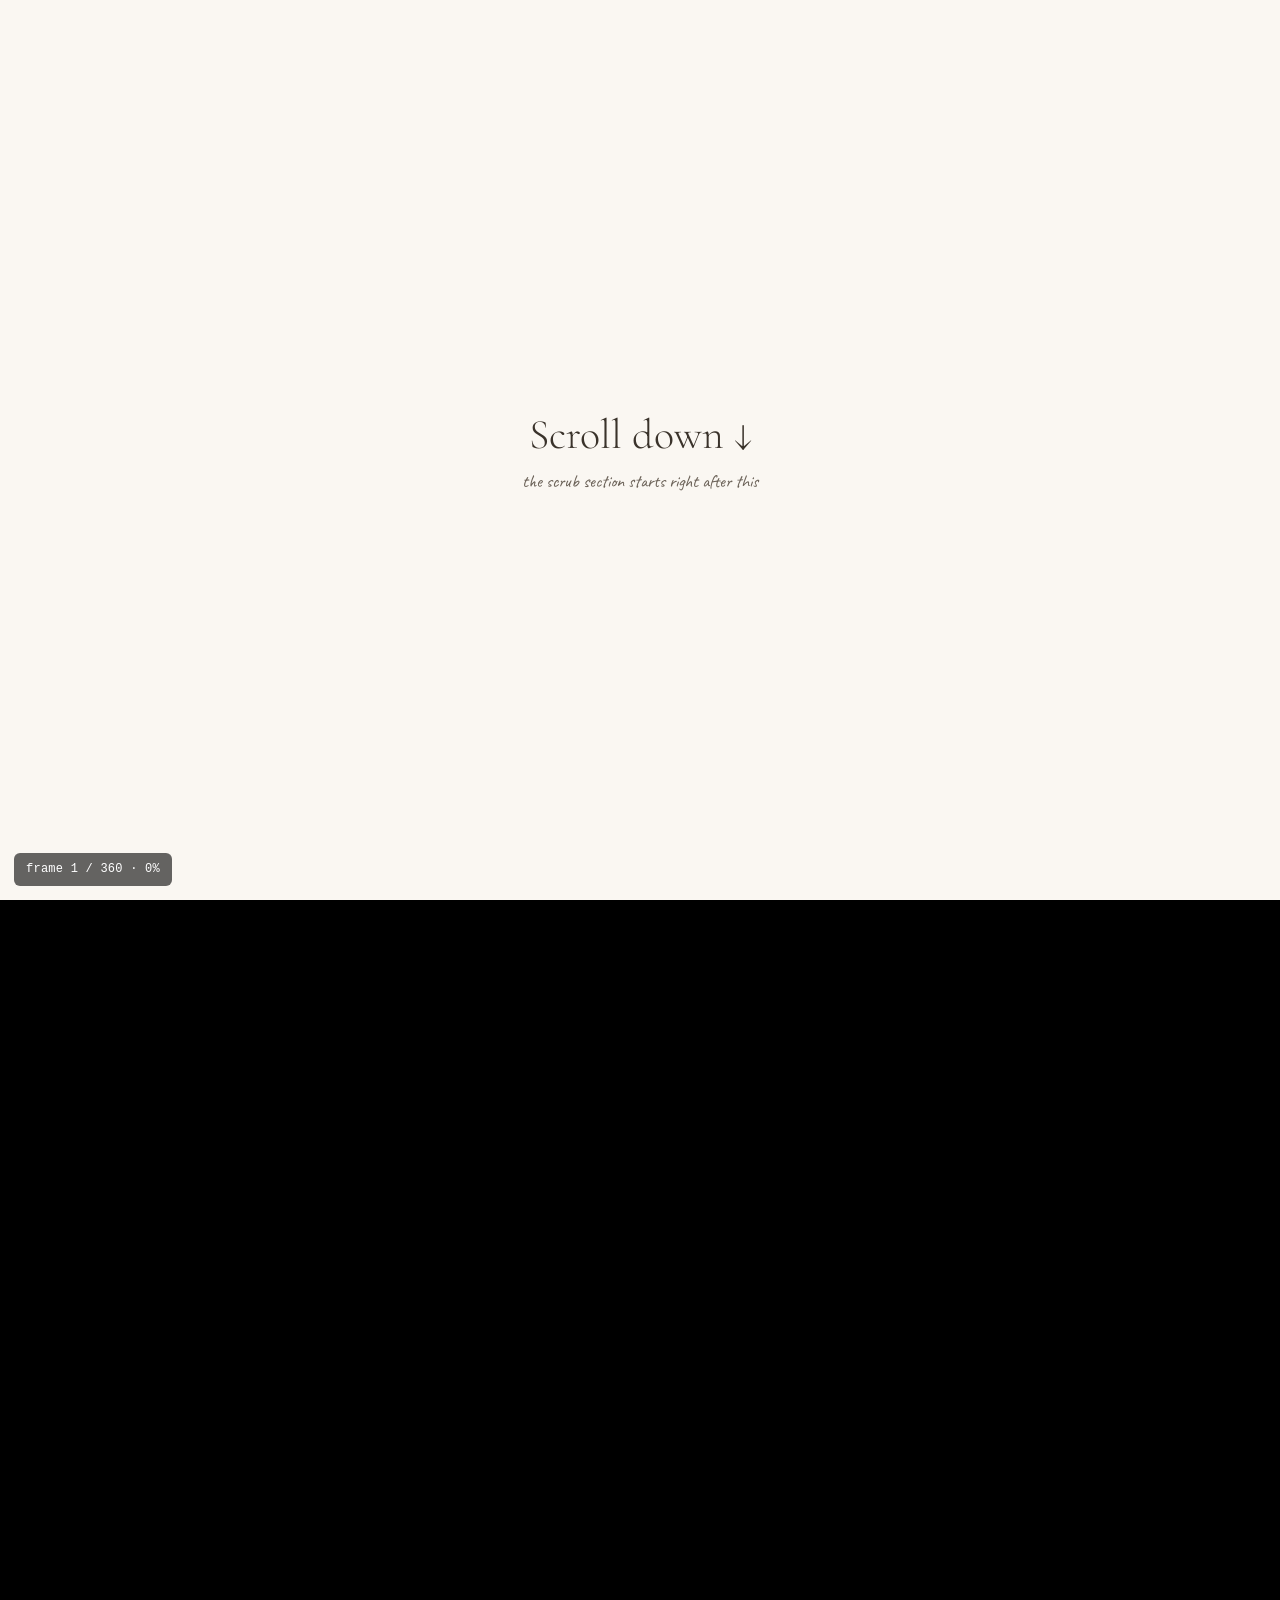
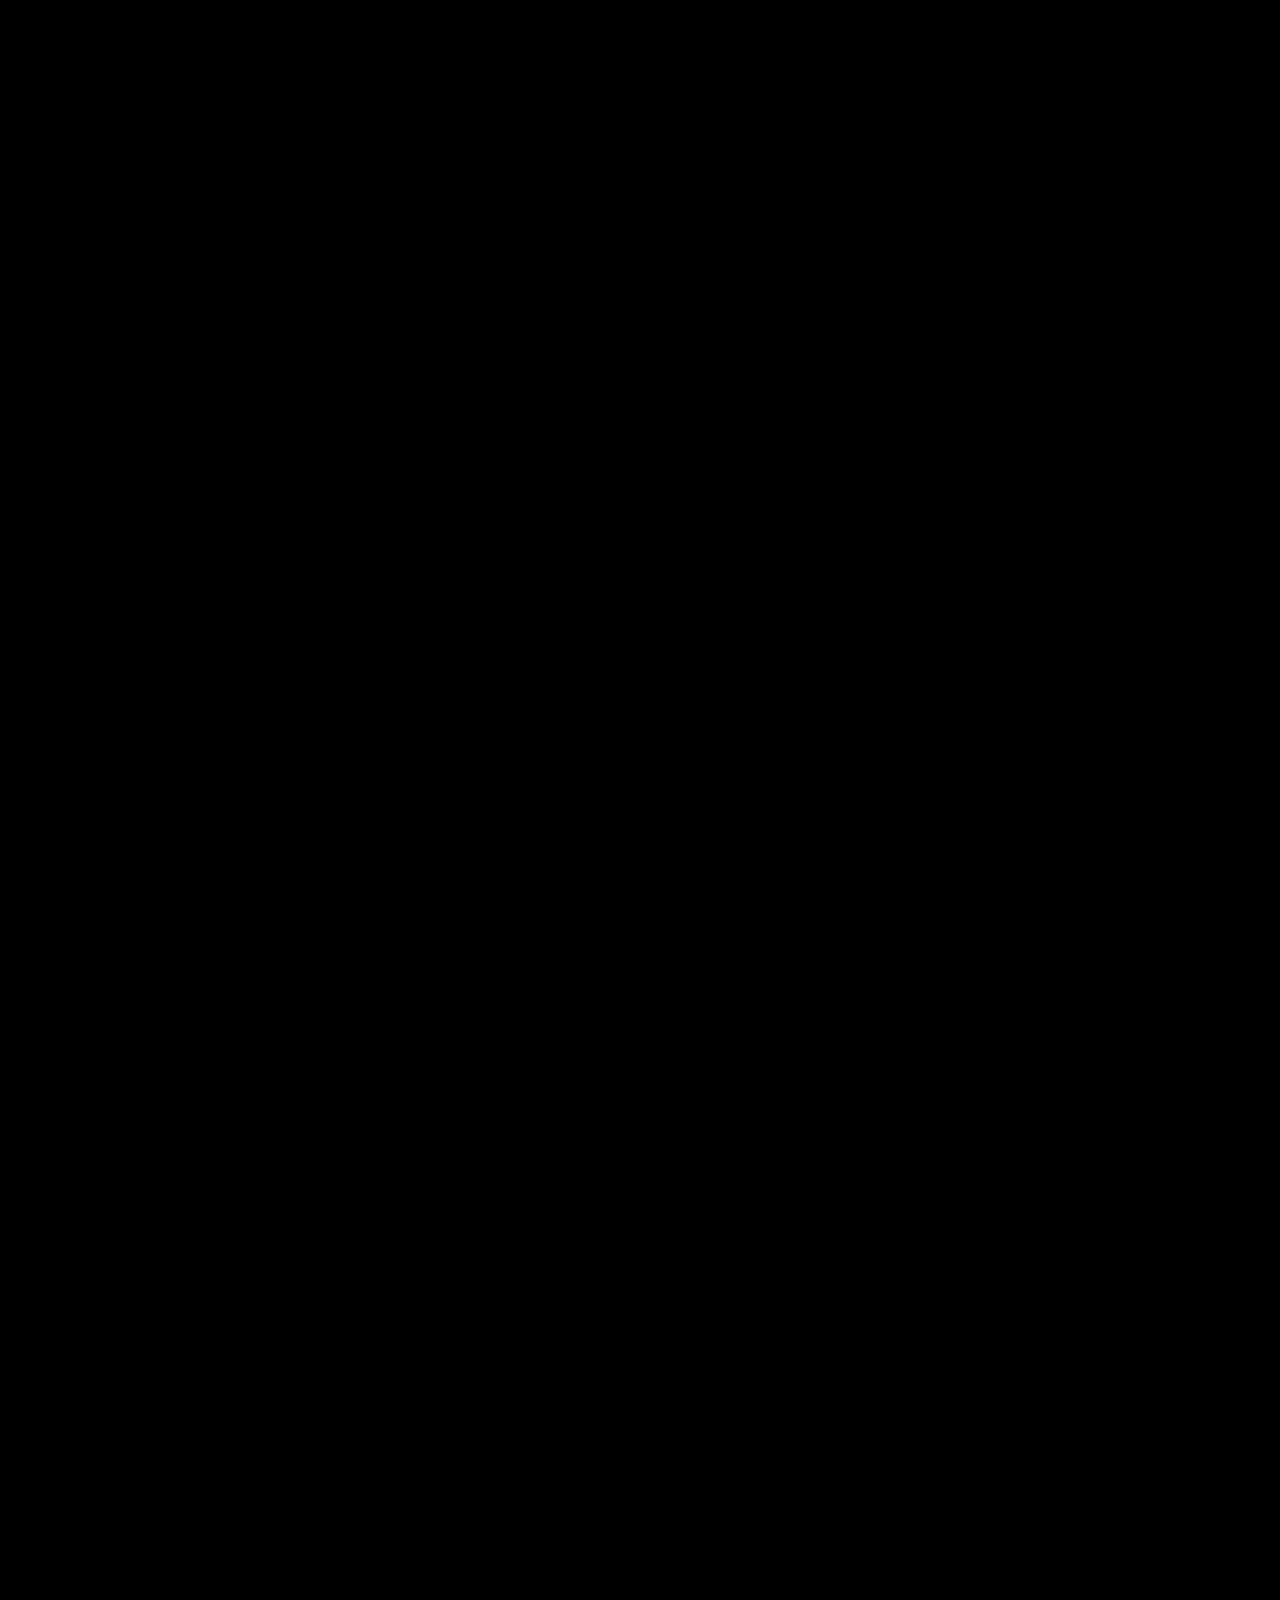
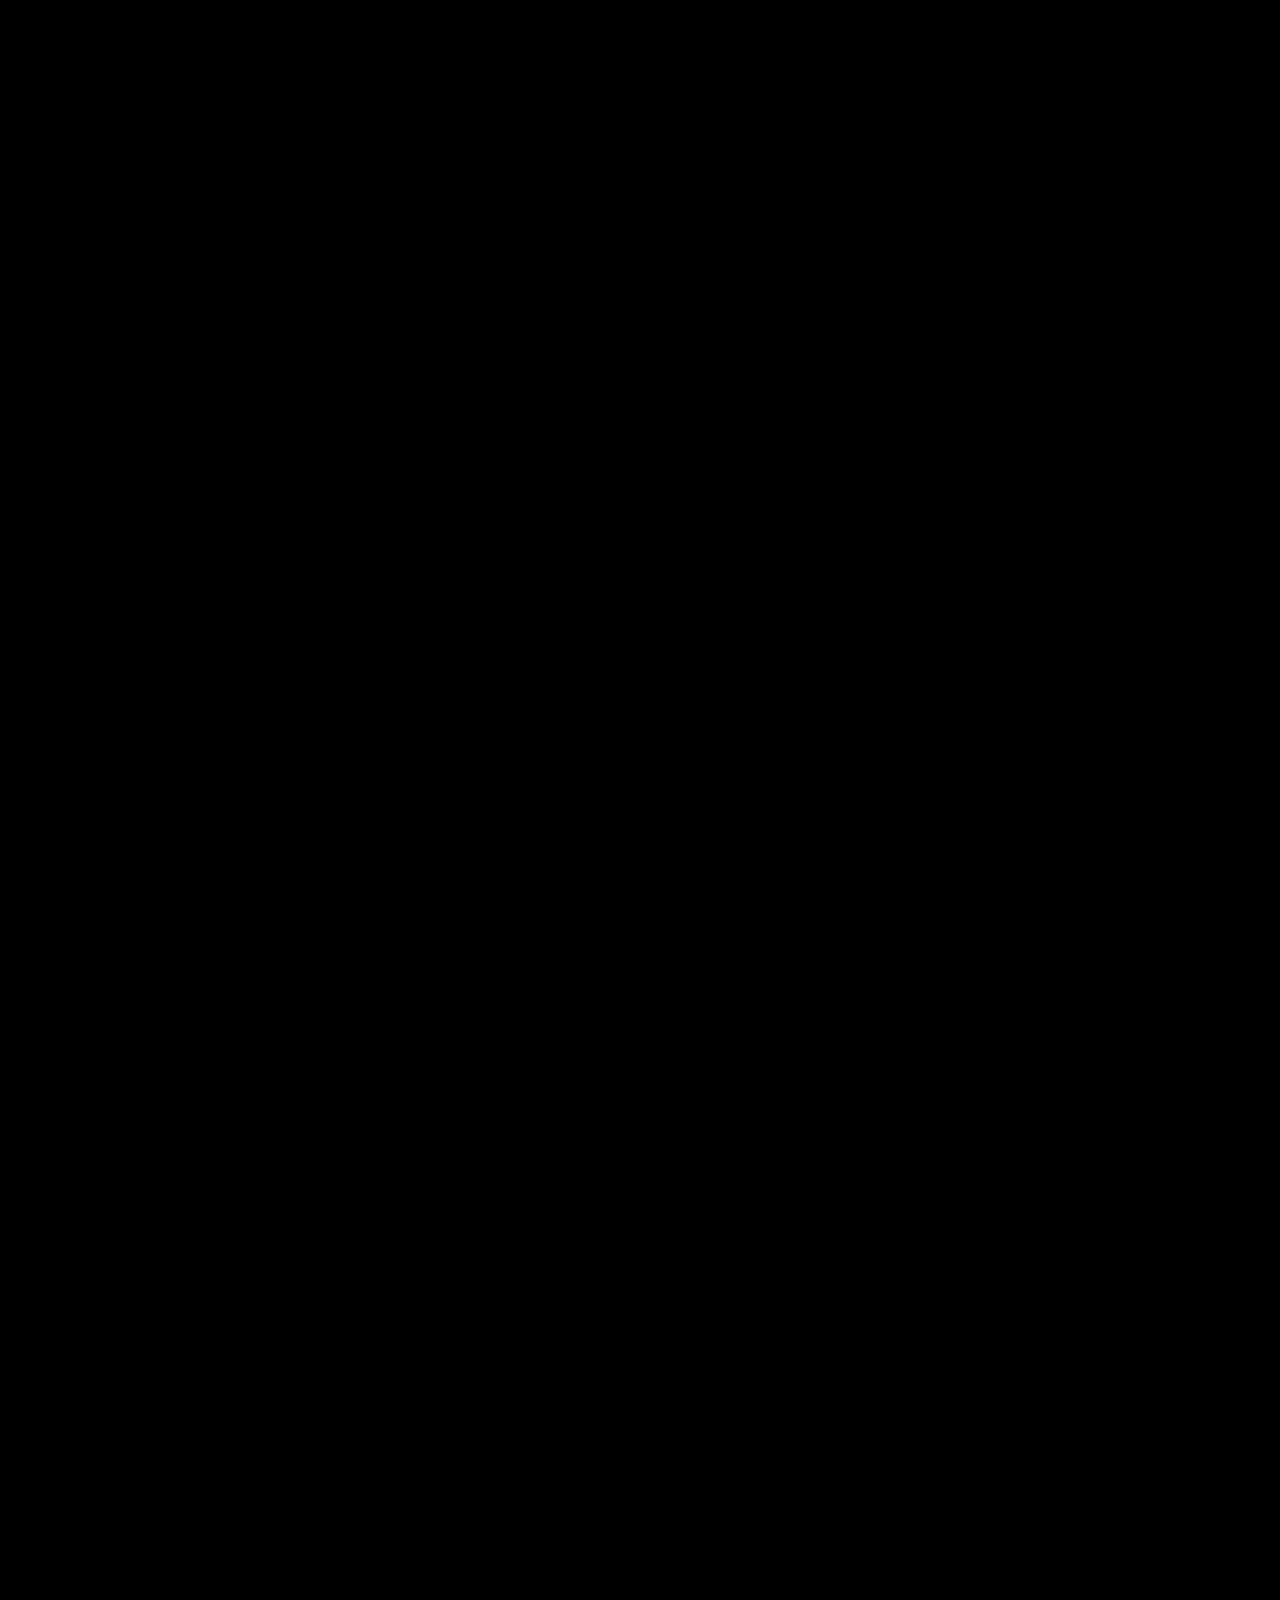
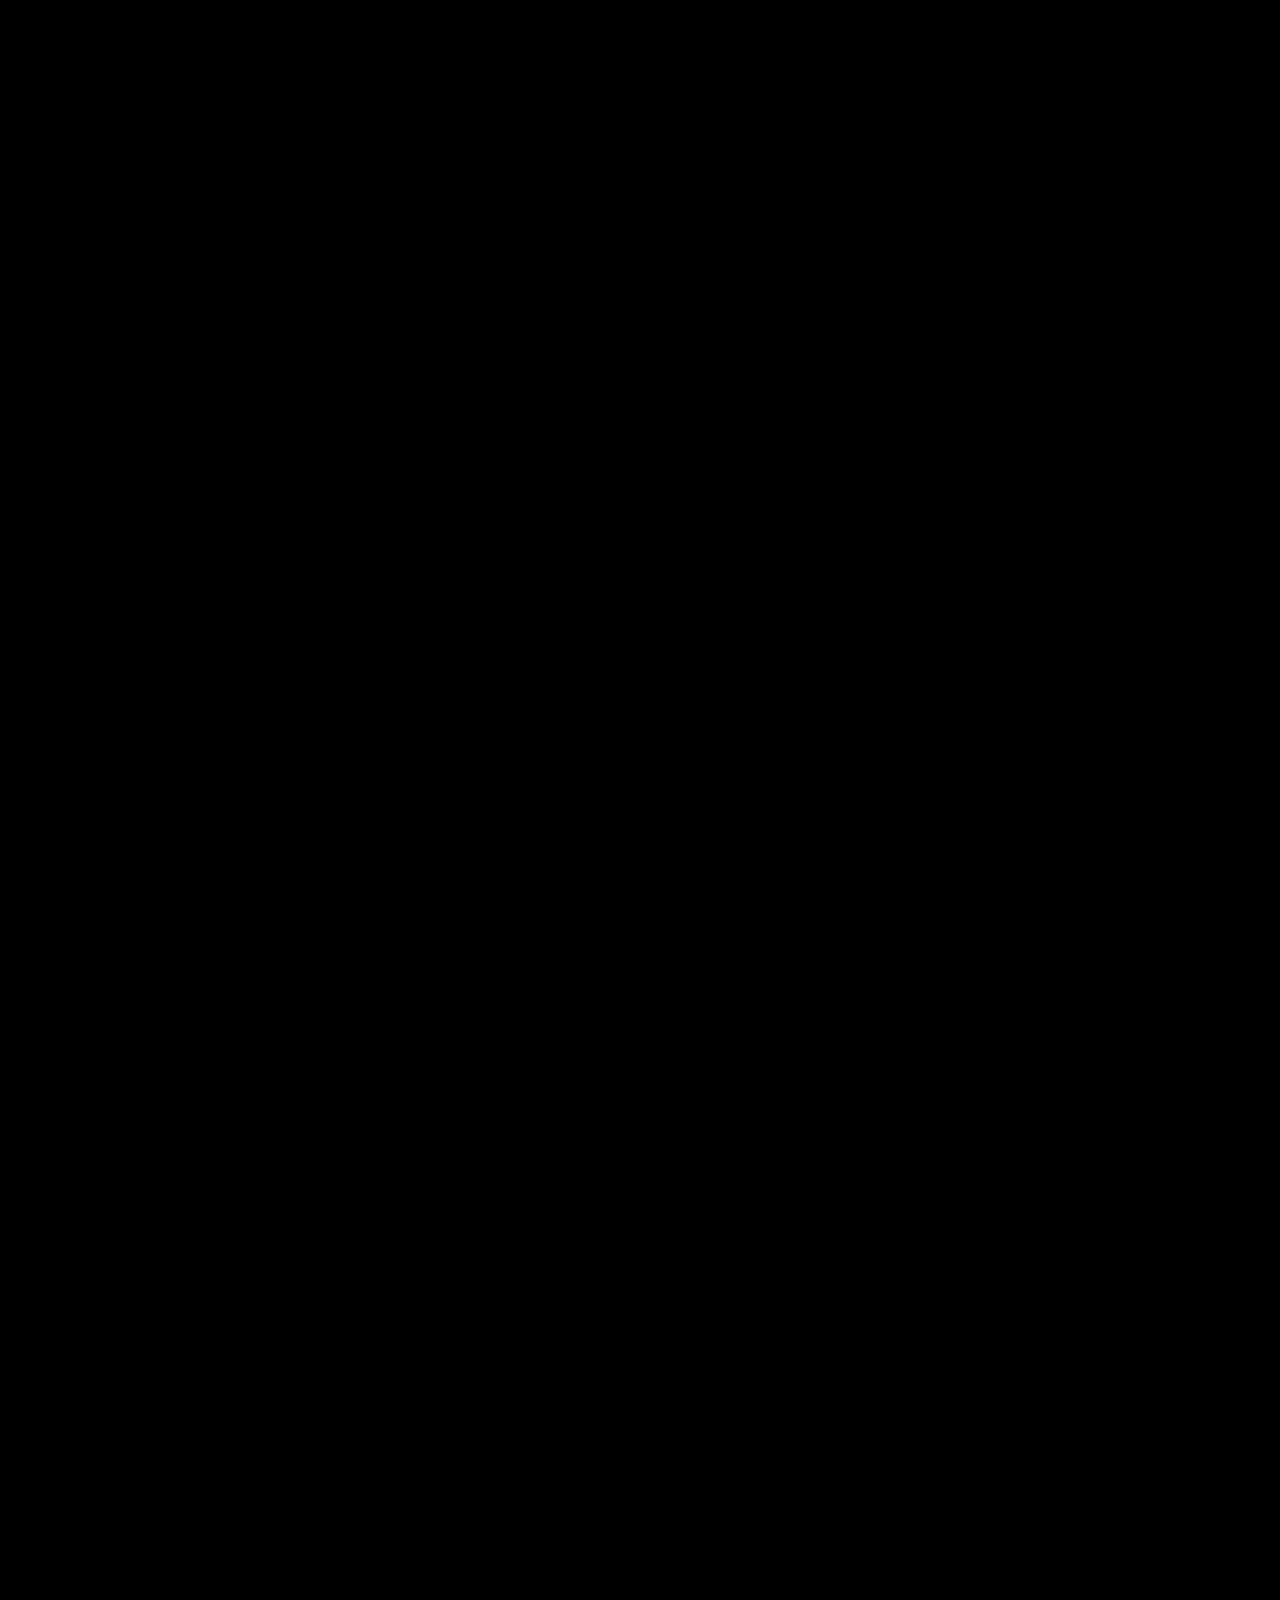
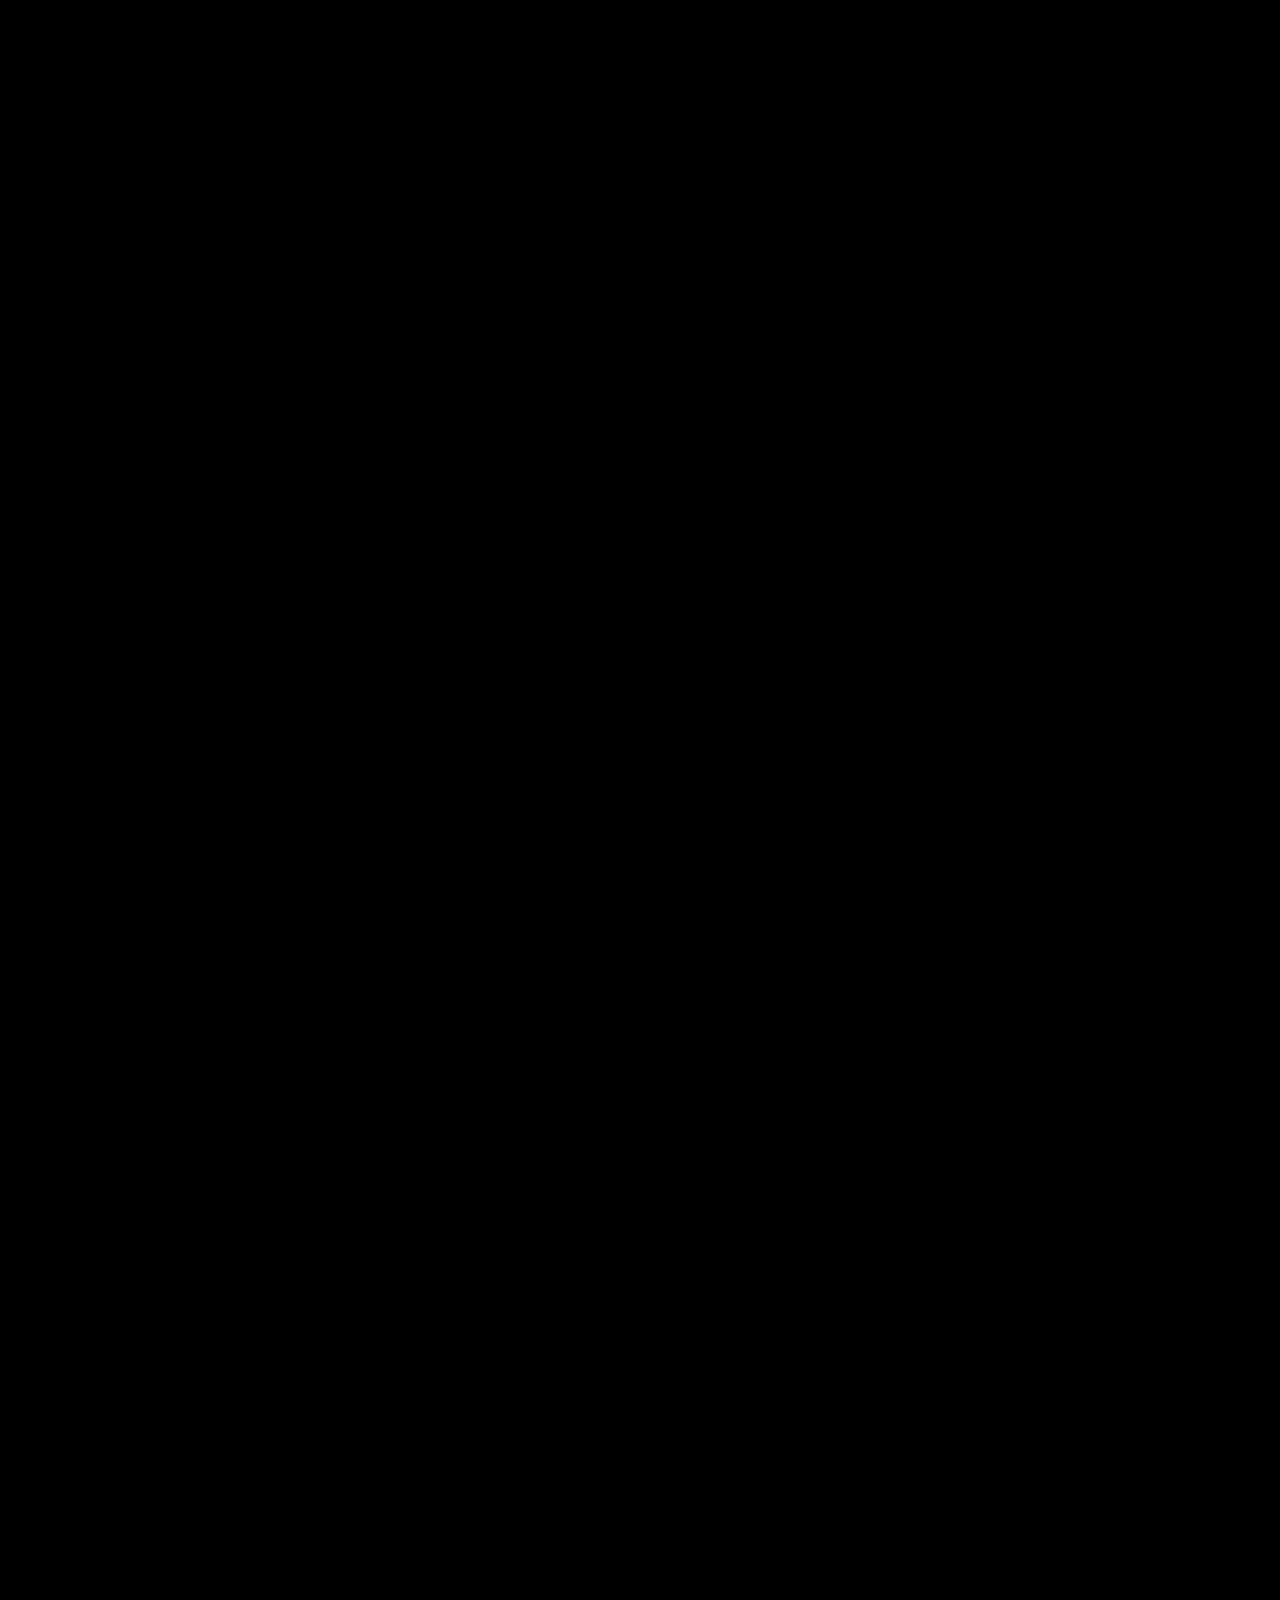
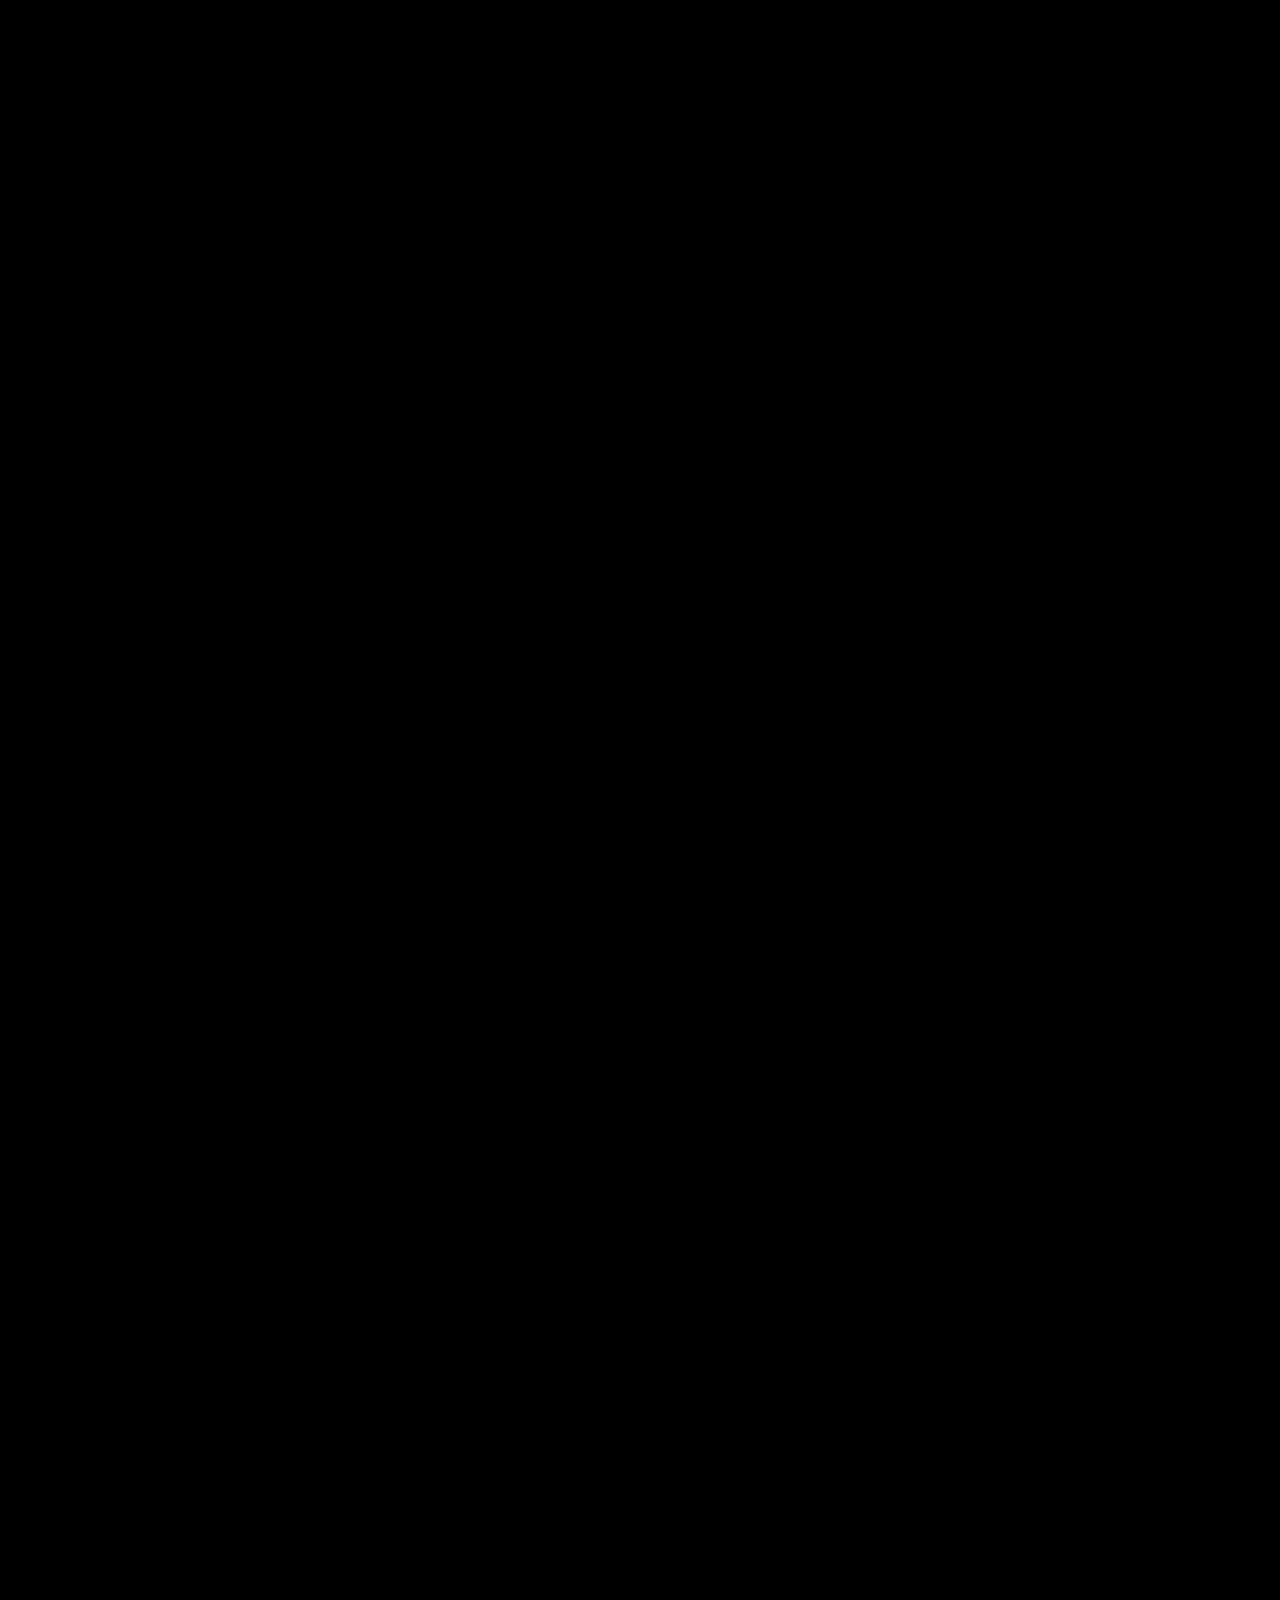
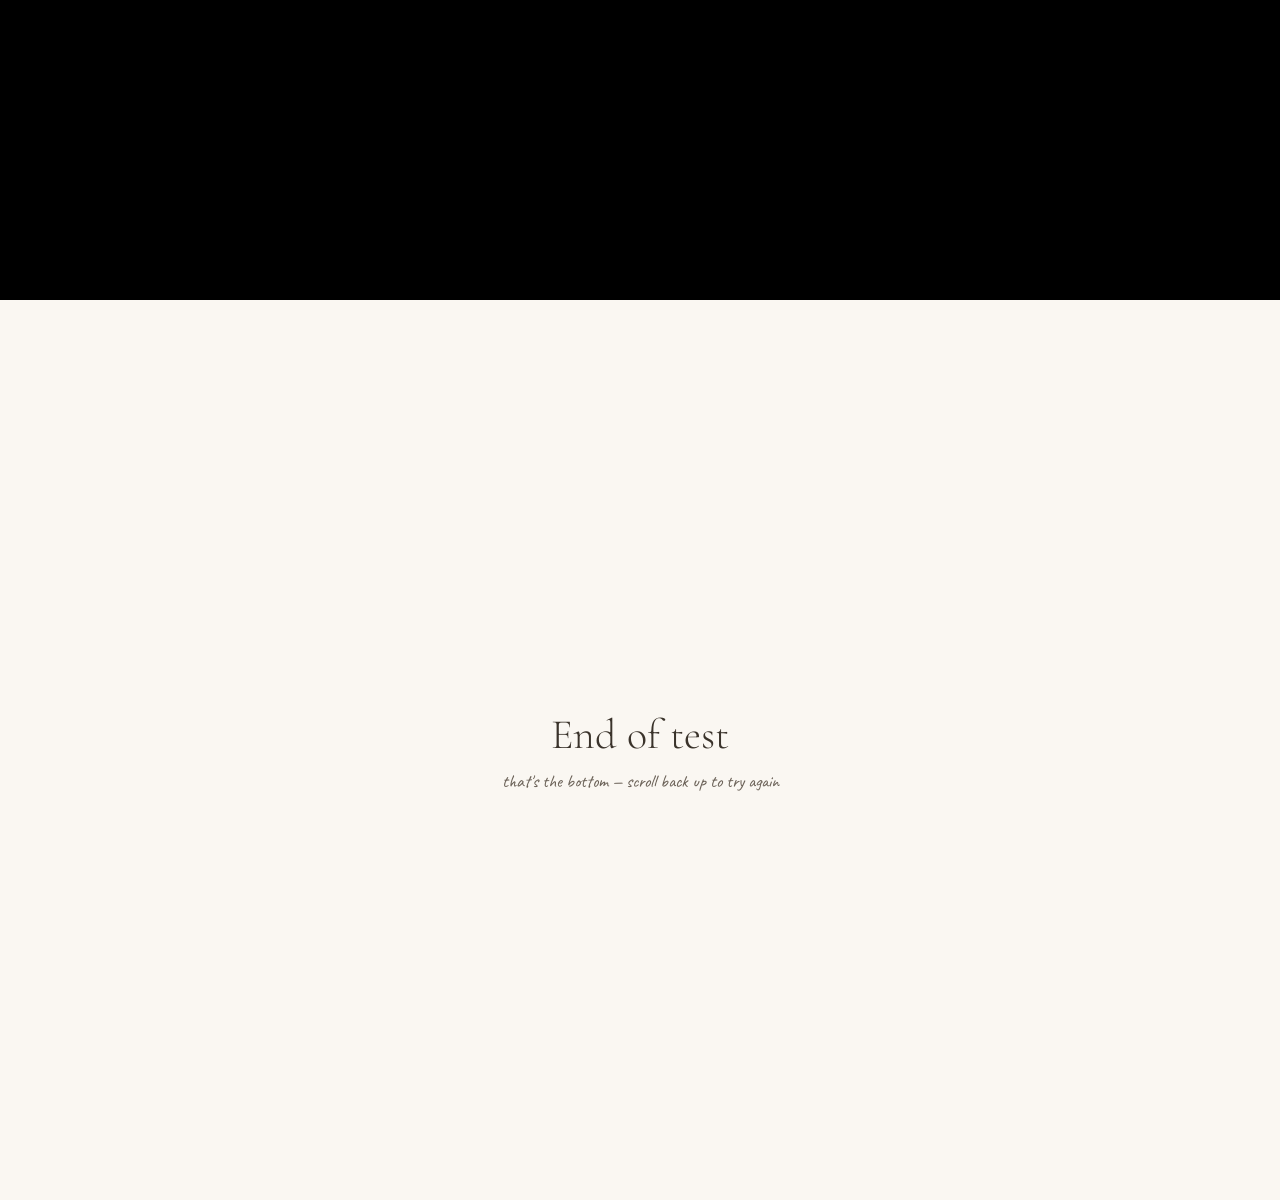
==== commit 042c80e9: "Add files via upload" ====
--- a/index.html
+++ b/index.html
@@ -1,541 +1,174 @@
 <!DOCTYPE html>
 <html lang="en">
 <head>
-  <meta charset="UTF-8" />
-  <meta name="viewport" content="width=device-width, initial-scale=1.0" />
-  <title>Naseef P P — Actor · Director</title>
-  <script defer src="https://www.youtube.com/iframe_api"></script>
-  <script src="https://cdn.tailwindcss.com"></script>
-  <script>
-    tailwind.config={theme:{extend:{colors:{void:'#080810',reel:'#0E0E1C',gold:'#D4A953',crimson:'#C0392B',ivory:'#F5EDD8',ash:'#7A7060'},fontFamily:{display:['"Cormorant Garamond"','serif'],poster:['"Bebas Neue"','cursive'],body:['"DM Sans"','sans-serif']}}}}
-  </script>
-  <link rel="preconnect" href="https://fonts.googleapis.com" />
-  <link rel="preconnect" href="https://fonts.gstatic.com" crossorigin />
-  <link href="https://fonts.googleapis.com/css2?family=Cormorant+Garamond:ital,wght@0,400;0,500;0,600;0,700;1,400;1,600&family=Bebas+Neue&family=DM+Sans:wght@300;400;500;600&display=swap" rel="stylesheet" />
-  <link rel="stylesheet" href="styles.css" />
+<meta charset="UTF-8">
+<meta name="viewport" content="width=device-width, initial-scale=1.0, viewport-fit=cover">
+<title>Scrub Test</title>
+<link rel="preconnect" href="https://fonts.googleapis.com">
+<link href="https://fonts.googleapis.com/css2?family=Cormorant+Garamond:ital,wght@0,300;1,400&family=Caveat:wght@600&display=swap" rel="stylesheet">
+<style>
+  :root{
+    --cream:#FAF7F2; --ink:#3A332B; --ink-light:#6B6258; --terra:#C4714A;
+    --fd:'Cormorant Garamond',Georgia,serif; --fh:'Caveat',cursive;
+  }
+  *{box-sizing:border-box}
+  body{margin:0;background:var(--cream);font-family:var(--fd);color:var(--ink)}
+
+  /* ── filler sections so you can scroll INTO and OUT OF the scrub area ── */
+  .spacer{height:100vh;display:flex;align-items:center;justify-content:center;
+    text-align:center;padding:40px}
+  .spacer h1{font-weight:300;font-size:clamp(28px,7vw,42px);margin:0 0 10px}
+  .spacer p{font-family:var(--fh);font-size:18px;color:var(--ink-light);margin:0}
+
+  /* ── the scrub section itself ── */
+  #scrub-section{height:1000vh;position:relative;background:#000}
+  #scrub-sticky{position:sticky;top:0;height:100vh;width:100%;overflow:hidden;
+    display:flex;align-items:center;justify-content:center;background:#000}
+  #scrub-canvas{display:block;width:100%;height:100%}
+
+  #scrub-vignette{position:absolute;inset:0;pointer-events:none;z-index:2;
+    background:linear-gradient(to bottom,rgba(0,0,0,0.35) 0%,transparent 18%,
+      transparent 78%,rgba(0,0,0,0.45) 100%)}
+
+  #scrub-loader{position:absolute;inset:0;display:flex;flex-direction:column;
+    align-items:center;justify-content:center;background:#000;color:#fff;
+    transition:opacity 0.5s ease;z-index:5;gap:14px}
+  #scrub-loader.hidden{opacity:0;pointer-events:none}
+  #scrub-loader .lbl{font-family:var(--fh);font-size:18px;letter-spacing:0.04em}
+  .loader-bar{width:160px;height:2px;background:rgba(255,255,255,0.2);
+    border-radius:2px;overflow:hidden}
+  .loader-fill{height:100%;width:0%;background:var(--terra);transition:width 0.15s ease}
+  #scrub-loader .pct{font-size:12px;color:rgba(255,255,255,0.55);letter-spacing:0.08em}
+
+  /* ── debug readout, remove this whole block once you're happy with the feel ── */
+  #debug-hud{position:fixed;bottom:14px;left:14px;background:rgba(0,0,0,0.6);
+    color:#fff;font:12px/1.4 'SF Mono',Consolas,monospace;padding:8px 12px;
+    border-radius:6px;z-index:50;pointer-events:none;letter-spacing:0.02em}
+</style>
 </head>
 <body>
 
-<!-- LANGUAGE VIDEO MODAL -->
-<div id="lang-modal" role="dialog" aria-modal="true" aria-label="Language Introduction">
-  <div class="lang-modal-inner">
-    <button id="lang-modal-close" aria-label="Close">&#10005;</button>
-    <div class="lang-modal-video">
-      <div id="yt-player-container"><div id="yt-player"></div></div>
-    </div>
-    <p class="lang-modal-label" id="lang-modal-label"></p>
-  </div>
-</div>
-
-<!-- LIGHTBOX -->
-<div id="lightbox" role="dialog" aria-modal="true">
-  <button id="lb-close" aria-label="Close">&times;</button>
-  <button id="lb-prev" aria-label="Previous">&#8592;</button>
-  <div class="lightbox-img-wrap">
-    <img id="lb-img" src="" alt="Gallery" />
-  </div>
-  <button id="lb-next" aria-label="Next">&#8594;</button>
-  <p class="lb-caption" id="lb-caption"></p>
-</div>
-
-<!-- NAV -->
-<nav id="navbar">
-  <a href="#hero" class="nav-logo">
-    <span class="glitch" data-text="Naseef">Naseef</span> <span>P P</span>
-  </a>
-  <div class="desktop-nav" style="display:flex;align-items:center;gap:2rem;">
-    <a href="#hero"        class="nav-link">Home</a>
-    <a href="#filmography" class="nav-link">Filmography</a>
-    <a href="#about"       class="nav-link">About</a>
-    <a href="#lookbook"    class="nav-link">Lookbook</a>
-    <a href="#contact"     class="nav-link">Contact</a>
-  </div>
-  <button id="hamburger" onclick="toggleMenu()" aria-label="Open menu">
-    <span></span><span></span><span></span>
-  </button>
-</nav>
-
-<div id="mobile-menu">
-  <a href="#hero"        class="mobile-nav-link" onclick="toggleMenu()">Home</a>
-  <a href="#filmography" class="mobile-nav-link" onclick="toggleMenu()">Filmography</a>
-  <a href="#about"       class="mobile-nav-link" onclick="toggleMenu()">About</a>
-  <a href="#lookbook"    class="mobile-nav-link" onclick="toggleMenu()">Lookbook</a>
-  <a href="#contact"     class="mobile-nav-link" onclick="toggleMenu()">Contact</a>
-</div>
-
-<!-- ════════════════════════════════════════════════════
-     HERO
-════════════════════════════════════════════════════ -->
-<section id="hero">
-  <div class="hero-top-grad"></div>
-  <div class="hero-bg-overlay"></div>
-  <div class="hero-line hero-line-left" style="left:33.3%;"></div>
-  <div class="hero-line hero-line-right" style="left:66.6%;"></div>
-
-  <div class="hero-content">
-    <h1 class="hero-name">Naseef<br /><em>P P</em></h1>
-    <p class="hero-eyebrow">Actor &amp; Filmmaker</p>
-    <div class="hero-cta-group">
-      <a href="#filmography" class="btn-primary">
-        <svg width="13" height="13" viewBox="0 0 24 24" fill="none" stroke="currentColor" stroke-width="2"><polygon points="5 3 19 12 5 21 5 3"/></svg>
-        View Filmography
-      </a>
-      <a href="#contact" class="btn-secondary">Get in Touch</a>
+  <div class="spacer">
+    <div>
+      <h1>Scroll down ↓</h1>
+      <p>the scrub section starts right after this</p>
     </div>
   </div>
 
-  <div class="hero-image-panel">
-    <img src="images/gallery/Mango_2.jpg" alt="Naseef P P" />
-    <div class="frame-corner tl"></div>
-    <div class="frame-corner tr"></div>
-    <div class="frame-corner bl"></div>
-    <div class="frame-corner br"></div>
-    <div class="scroll-indicator">
-      <span class="scroll-text">Scroll</span>
-      <div class="scroll-line"></div>
+  <section id="scrub-section">
+    <div id="scrub-sticky">
+      <canvas id="scrub-canvas"></canvas>
+      <div id="scrub-vignette"></div>
+      <div id="scrub-loader">
+        <div class="lbl">loading the scene…</div>
+        <div class="loader-bar"><div class="loader-fill" id="loader-fill"></div></div>
+        <div class="pct" id="loader-pct">0%</div>
+      </div>
     </div>
-  </div>
-</section>
+  </section>
 
-<!-- ════════════════════════════════════════════════════
-     FILMOGRAPHY
-════════════════════════════════════════════════════ -->
-<section id="filmography">
-  <div class="container">
-    <p class="section-label reveal">01 / Filmography</p>
-  </div>
-
-  <div class="film-outer">
-    <div class="film-feather film-feather-left"></div>
-    <div class="film-feather film-feather-right"></div>
-    <div class="film-scroll-container" id="filmScroll">
-      <div class="film-scroll-track" id="filmTrack">
-
-        <!-- 1. Soothravakyam -->
-        <div class="film-card reveal" data-href="https://www.imdb.com/title/tt34335405/">
-          <div class="film-card-img">
-            <img src="images/featured-soothravakyam-poster.jpg" alt="Soothravakyam" loading="lazy" />
-          </div>
-          <div class="film-card-overlay">
-            <p class="film-overlay-year">2025</p>
-            <h3 class="film-overlay-title">Soothravakyam</h3>
-            <p class="film-overlay-role">Lead Role · Malayalam Feature</p>
-          </div>
-        </div>
-
-        <!-- 2. Shilpa -->
-        <div class="film-card reveal delay-1" data-href="https://youtu.be/Pho5Cjrw6_U">
-          <div class="film-card-img">
-            <img src="images/poster_shilpa.jpeg" alt="Shilpa" loading="lazy" />
-          </div>
-          <div class="film-card-overlay">
-            <p class="film-overlay-year">2026</p>
-            <h3 class="film-overlay-title">Shilpa</h3>
-            <p class="film-overlay-role">Hero · Tamil Short Film</p>
-          </div>
-        </div>
-
-        <!-- 3. Oru Middleclass Padam -->
-        <div class="film-card reveal delay-2" data-href="https://youtu.be/0GG3pB6Z4kk">
-          <div class="film-card-img">
-            <img src="images/poster_orumiddleclasspadam_02.jpeg" alt="Oru Middleclass Padam" loading="lazy" />
-          </div>
-          <div class="film-card-overlay">
-            <p class="film-overlay-year">2026</p>
-            <h3 class="film-overlay-title">Oru Middleclass Padam</h3>
-            <p class="film-overlay-role">Hero · Malayalam Short</p>
-          </div>
-        </div>
-
-        <!-- 4. Favorite Spot -->
-        <div class="film-card reveal delay-3" data-href="https://youtu.be/OAc6fc6zDJc">
-          <div class="film-card-img">
-            <img src="images/featured-favorite-spot-still.jpg" alt="Favorite Spot" loading="lazy" />
-          </div>
-          <div class="film-card-overlay">
-            <p class="film-overlay-year">2025</p>
-            <h3 class="film-overlay-title">Favorite Spot</h3>
-            <p class="film-overlay-role">Lead Role · Malayalam Short</p>
-          </div>
-        </div>
-
-        <!-- 5. Priye — Director -->
-        <div class="film-card dir-card reveal delay-4" data-href="https://youtu.be/5O6OqYF0g7I">
-          <div class="film-card-img">
-            <img src="images/poster_priye.jpg" alt="Priye" loading="lazy" />
-          </div>
-          <div class="film-card-overlay">
-            <p class="film-overlay-year">2024</p>
-            <h3 class="film-overlay-title">Priye</h3>
-            <p class="film-overlay-role">Director · Musical Video</p>
-          </div>
-        </div>
-
-        <!-- 6. Manaath — Director -->
-        <div class="film-card dir-card reveal delay-5" data-href="https://youtu.be/q0ZJHnDP7sY">
-          <div class="film-card-img">
-            <img src="images/poster_manaath.jpg" alt="Manaath" loading="lazy" />
-          </div>
-          <div class="film-card-overlay">
-            <p class="film-overlay-year">2022</p>
-            <h3 class="film-overlay-title">Manaath</h3>
-            <p class="film-overlay-role">Director · Malayalam Short</p>
-          </div>
-        </div>
-
-        <!-- 7. Thamah — Director -->
-        <div class="film-card dir-card reveal delay-6" data-href="https://youtu.be/hODJEWsuwpY">
-          <div class="film-card-img">
-            <img src="images/poster_thamah.jpg" alt="Thamah" loading="lazy" />
-          </div>
-          <div class="film-card-overlay">
-            <p class="film-overlay-year">2023</p>
-            <h3 class="film-overlay-title">Thamah</h3>
-            <p class="film-overlay-role">Director · Malayalam Short</p>
-          </div>
-        </div>
-
-        <div style="flex:0 0 1px;"></div>
-      </div>
+  <div class="spacer">
+    <div>
+      <h1>End of test</h1>
+      <p>that's the bottom — scroll back up to try again</p>
     </div>
   </div>
 
-  <!-- Dot indicator — mobile only -->
-  <div class="container">
-    <div class="film-dots" id="filmDots">
-      <button class="film-dot active" aria-label="Card 1"></button>
-      <button class="film-dot" aria-label="Card 2"></button>
-      <button class="film-dot" aria-label="Card 3"></button>
-      <button class="film-dot" aria-label="Card 4"></button>
-      <button class="film-dot" aria-label="Card 5"></button>
-      <button class="film-dot" aria-label="Card 6"></button>
-      <button class="film-dot" aria-label="Card 7"></button>
-    </div>
-  </div>
-</section>
+  <div id="debug-hud">frame 1 / 360 · 0%</div>
 
-<!-- ════════════════════════════════════════════════════
-     ABOUT
-════════════════════════════════════════════════════ -->
-<section id="about">
-  <div class="container">
-    <p class="section-label reveal">02 / About</p>
-    <div class="two-col" style="margin-top:2.5rem;">
+<script>
+(function(){
+  // ── CONFIG ──────────────────────────────────────────────
+  const TOTAL      = 360;                  // total number of frames
+  const STEP = 3;
+  const PAD         = 3;                   // 001.png, 002.png, ...
+  const FRAME_PATH  = 'Web_assets/Frames_3/'; // relative to this html file
 
-      <!-- LEFT: Physical Profile + Languages -->
-      <div>
-        <div class="profile-table reveal delay-1">
-          <p style="font-size:.6rem;font-weight:600;letter-spacing:.25em;text-transform:uppercase;color:#D4A953;margin-bottom:1rem;">Physical Profile</p>
-          <div class="profile-row"><span class="profile-key">Age Range</span><span class="profile-val">18 – 28 years</span></div>
-          <div class="profile-row"><span class="profile-key">Height</span><span class="profile-val">173 cm</span></div>
-          <div class="profile-row"><span class="profile-key">Build</span><span class="profile-val">Medium / Slender</span></div>
-          <div class="profile-row"><span class="profile-key">Hair</span><span class="profile-val">Curly Black</span></div>
-          <div class="profile-row"><span class="profile-key">Eyes</span><span class="profile-val">Dark Brown</span></div>
-          <div class="profile-row"><span class="profile-key">Nationality</span><span class="profile-val">Indian</span></div>
-        </div>
+  const canvas      = document.getElementById('scrub-canvas');
+  const ctx          = canvas.getContext('2d');
+  const section      = document.getElementById('scrub-section');
+  const loader        = document.getElementById('scrub-loader');
+  const loaderFill   = document.getElementById('loader-fill');
+  const loaderPct    = document.getElementById('loader-pct');
+  const hud          = document.getElementById('debug-hud');
 
-        <div class="reveal delay-2" style="margin-top:1.75rem;">
-          <p style="font-size:.6rem;font-weight:600;letter-spacing:.25em;text-transform:uppercase;color:#7A7060;margin-bottom:.4rem;">Languages</p>
-          <p style="font-size:.62rem;color:rgba(122,112,96,.55);letter-spacing:.06em;margin-bottom:.75rem;">Click to hear an introduction</p>
-          <div style="display:flex;flex-wrap:wrap;gap:.5rem;">
-            <span class="lang-badge" data-videoid="c6k5ZNzTsw0" data-label="English Introduction">🇬🇧 English</span>
-            <span class="lang-badge" data-videoid="tHgNfsobaJc" data-label="Malayalam Introduction">🇮🇳 Malayalam</span>
-            <span class="lang-badge" data-videoid="aGizTuPs9fY" data-label="Hindi Introduction">🇮🇳 Hindi</span>
-            <span class="lang-badge" data-videoid="mGeZB0aWpm4" data-label="Tamil Introduction">🇮🇳 Tamil</span>
-          </div>
-        </div>
-      </div>
+  const images = new Array(TOTAL);
+  let loadedCount = 0;
+  let currentFrame = 1;
+  let ready = false;
 
-      <!-- RIGHT: Stats + Training expand -->
-      <div>
-        <div class="reveal delay-1" style="display:grid;grid-template-columns:1fr 1fr;gap:1rem;">
-          <div class="stat-card"><div class="stat-number count-num" data-target="4">0</div><div class="stat-label">Screen Credits</div></div>
-          <div class="stat-card"><div class="stat-number count-num" data-target="4">0</div><div class="stat-label">Languages</div></div>
-          <div class="stat-card"><div class="stat-number count-num" data-target="3">0</div><div class="stat-label">Films Directed</div></div>
-          <div class="stat-card"><div class="stat-number count-num" data-target="5">0</div><div class="stat-label">Years Active</div></div>
-        </div>
+  function pad(n){ return String(n).padStart(PAD,'0'); }
 
-        <!-- Training expand — click reveals certificate, no caption below -->
-        <div class="training-expand-box reveal delay-2" role="button" aria-expanded="false" aria-label="Training — click to expand">
-          <div class="training-expand-header">
-            <div>
-              <p style="font-size:.6rem;font-weight:600;letter-spacing:.25em;text-transform:uppercase;color:#D4A953;margin-bottom:.5rem;">Training</p>
-              <p style="font-family:'Cormorant Garamond',serif;font-size:1.1rem;font-weight:700;color:#F5EDD8;margin-bottom:.2rem;">Screen Acting Course</p>
-              <p style="font-size:.75rem;color:#7A7060;">Nova Film Institute, Ernakulam</p>
-            </div>
-            <svg class="training-expand-icon" width="20" height="20" viewBox="0 0 24 24" fill="none" stroke="currentColor" stroke-width="1.5">
-              <polyline points="6 9 12 15 18 9"/>
-            </svg>
-          </div>
-          <div class="training-cert-area">
-            <div class="certificate-wrap">
-              <div class="cert-corner tl"></div><div class="cert-corner tr"></div>
-              <div class="cert-corner bl"></div><div class="cert-corner br"></div>
-              <img src="images/certificate-nova-acting-course.jpg" alt="Nova Film Institute — Screen Acting Certificate" loading="lazy" />
-            </div>
-            <!-- No caption below certificate — removed as requested -->
-          </div>
-        </div>
-      </div>
+  // Draws a frame "cover" style so it always fills the screen without distortion,
+  // matching what object-fit:cover would do for a <video>.
+  function drawFrame(idx){
+    const img = images[idx-1];
+    if(!img || !img.complete || !img.naturalWidth) return;
 
-    </div>
-  </div>
-</section>
+    const dpr = Math.min(window.devicePixelRatio || 1, 2);
+    const cw = canvas.clientWidth, ch = canvas.clientHeight;
+    const wantW = Math.round(cw*dpr), wantH = Math.round(ch*dpr);
+    if(canvas.width !== wantW || canvas.height !== wantH){
+      canvas.width = wantW; canvas.height = wantH;
+    }
 
-<!-- ════════════════════════════════════════════════════
-     LOOKBOOK (renamed from Stills & Frames)
-════════════════════════════════════════════════════ -->
-<section id="lookbook">
-  <div class="container" style="flex-shrink:0;">
-    <p class="section-label reveal">03 / Lookbook</p>
+    const iw = img.naturalWidth, ih = img.naturalHeight;
+    const scale = Math.max(canvas.width/iw, canvas.height/ih);
+    const dw = iw*scale, dh = ih*scale;
+    const dx = (canvas.width-dw)/2, dy = (canvas.height-dh)/2;
 
-    <!-- Tabs — wrap to 2 lines if needed -->
-    <div class="stills-tabs-wrap reveal delay-1">
-      <div class="stills-tabs" role="tablist">
-        <button class="stills-tab active" role="tab">Photoshoot</button>
-        <button class="stills-tab"        role="tab">Portrait</button>
-        <button class="stills-tab"        role="tab">On Screen</button>
-        <button class="stills-tab"        role="tab">Candid</button>
-        <button class="stills-tab"        role="tab">Campaign</button>
-        <button class="stills-tab"        role="tab">Clean Shave</button>
-      </div>
-      <div class="tab-indicator"></div>
-    </div>
-  </div>
+    ctx.clearRect(0,0,canvas.width,canvas.height);
+    ctx.drawImage(img, dx, dy, dw, dh);
+  }
 
-  <!-- Viewport — fills remaining vertical space, all panels stacked -->
-  <div class="stills-viewport" id="stillsViewport">
+  function preload(){
+    for(let i=1;i<=TOTAL;i++){
+      const img = new Image();
+      img.onload = img.onerror = function(){
+        loadedCount++;
+        const pct = Math.round((loadedCount/TOTAL)*100);
+        loaderFill.style.width = pct+'%';
+        loaderPct.textContent = pct+'%';
+        if(i===1) drawFrame(1);
+        if(loadedCount===TOTAL){
+          ready = true;
+          loader.classList.add('hidden');
+          drawFrame(currentFrame); // jump to wherever the user already scrolled to
+        }
+      };
+      img.src = FRAME_PATH + pad(i) + '.webp';
+      images[i-1] = img;
+    }
+  }
 
-    <!-- PANEL 0: PHOTOSHOOT — 4 equal columns (landscape) -->
-    <!-- Mobile: 4 equal rows (portrait) -->
-    <div class="stills-panel">
-      <div class="grid-photoshoot">
-        <div class="si" data-src="images/gallery/Cigg_1.jpg" data-tag="Photoshoot">
-          <img src="images/gallery/Cigg_1.jpg" alt="Photoshoot" loading="lazy" />
-          <div class="si-overlay"><span class="si-tag">Photoshoot</span></div>
-        </div>
-        <div class="si" data-src="images/gallery/Cigg_2.jpg" data-tag="Photoshoot">
-          <img src="images/gallery/Cigg_2.jpg" alt="Photoshoot" loading="lazy" />
-          <div class="si-overlay"><span class="si-tag">Photoshoot</span></div>
-        </div>
-        <div class="si" data-src="images/gallery/Cigg_3.jpg" data-tag="Photoshoot">
-          <img src="images/gallery/Cigg_3.jpg" alt="Photoshoot" loading="lazy" />
-          <div class="si-overlay"><span class="si-tag">Photoshoot</span></div>
-        </div>
-        <div class="si" data-src="images/gallery/Cigg_4.jpg" data-tag="Photoshoot">
-          <img src="images/gallery/Cigg_4.jpg" alt="Photoshoot" loading="lazy" />
-          <div class="si-overlay"><span class="si-tag">Photoshoot</span></div>
-        </div>
-      </div>
-    </div>
+  function getProgress(){
+    const rect = section.getBoundingClientRect();
+    const total = section.offsetHeight - window.innerHeight;
+    if(total<=0) return 0;
+    return Math.max(0, Math.min(1, -rect.top/total));
+  }
 
-    <!-- PANEL 1: PORTRAIT — tall-left + wide-top-right + 2-bottom-right (landscape) -->
-    <!-- Mobile: wide-top + tall-bottom-left + 2-stacked-right (portrait) -->
-    <div class="stills-panel">
-      <div class="grid-portrait">
-        <div class="si" data-src="images/gallery/Mango_1.jpg" data-tag="Portrait">
-          <img src="images/gallery/Mango_1.jpg" alt="Portrait" loading="lazy" />
-          <div class="si-overlay"><span class="si-tag">Portrait</span></div>
-        </div>
-        <div class="si" data-src="images/gallery/Mango_2.jpg" data-tag="Portrait">
-          <img src="images/gallery/Mango_2.jpg" alt="Portrait" loading="lazy" />
-          <div class="si-overlay"><span class="si-tag">Portrait</span></div>
-        </div>
-        <div class="si" data-src="images/gallery/Mango_3.jpg" data-tag="Portrait">
-          <img src="images/gallery/Mango_3.jpg" alt="Portrait" loading="lazy" />
-          <div class="si-overlay"><span class="si-tag">Portrait</span></div>
-        </div>
-        <div class="si" data-src="images/gallery/Mango_4.jpg" data-tag="Portrait">
-          <img src="images/gallery/Mango_4.jpg" alt="Portrait" loading="lazy" />
-          <div class="si-overlay"><span class="si-tag">Portrait</span></div>
-        </div>
-      </div>
-    </div>
+  let ticking = false;
+  function onScroll(){ if(!ticking){ ticking=true; requestAnimationFrame(update); } }
 
-    <!-- PANEL 2: ON SCREEN — 2×2 (same on desktop & mobile) -->
-    <div class="stills-panel">
-      <div class="grid-onscreen">
-        <div class="si" data-src="images/gallery/sv_1.png" data-tag="On Screen — Soothravakyam">
-          <img src="images/gallery/sv_1.png" alt="Soothravakyam" loading="lazy" />
-          <div class="si-overlay"><span class="si-tag">On Screen</span></div>
-        </div>
-        <div class="si" data-src="images/gallery/sv_2.png" data-tag="On Screen — Soothravakyam">
-          <img src="images/gallery/sv_2.png" alt="Soothravakyam" loading="lazy" />
-          <div class="si-overlay"><span class="si-tag">On Screen</span></div>
-        </div>
-        <div class="si" data-src="images/gallery/sv_3.png" data-tag="On Screen — Soothravakyam">
-          <img src="images/gallery/sv_3.png" alt="Soothravakyam" loading="lazy" />
-          <div class="si-overlay"><span class="si-tag">On Screen</span></div>
-        </div>
-        <div class="si" data-src="images/gallery/sv_4.png" data-tag="On Screen — Soothravakyam">
-          <img src="images/gallery/sv_4.png" alt="Soothravakyam" loading="lazy" />
-          <div class="si-overlay"><span class="si-tag">On Screen</span></div>
-        </div>
-      </div>
-    </div>
+  function update(){
+    ticking = false;
+    const prog = getProgress();
+    const raw = Math.min(TOTAL, Math.max(1, Math.round(prog*(TOTAL-1))+1));
+    const idx = Math.max(1, Math.round(raw/STEP)*STEP);
+    hud.textContent = `frame ${idx} / ${TOTAL} · ${Math.round(prog*100)}%`;
+    if(idx !== currentFrame){
+      currentFrame = idx;
+      if(ready) drawFrame(idx);
+    }
+  }
 
-    <!-- PANEL 3: CANDID — tall-left + 2-top-right + wide-bottom-right (landscape) -->
-    <!-- Mobile: wide-top + 2-left-stacked + tall-right (portrait) -->
-    <div class="stills-panel">
-      <div class="grid-candid">
-        <div class="si" data-src="images/gallery/Swing_1.jpeg" data-tag="Candid">
-          <img src="images/gallery/Swing_1.jpeg" alt="Candid" loading="lazy" />
-          <div class="si-overlay"><span class="si-tag">Candid</span></div>
-        </div>
-        <div class="si" data-src="images/gallery/Swing_2.jpeg" data-tag="Candid">
-          <img src="images/gallery/Swing_2.jpeg" alt="Candid" loading="lazy" />
-          <div class="si-overlay"><span class="si-tag">Candid</span></div>
-        </div>
-        <div class="si" data-src="images/gallery/Swing_3.jpeg" data-tag="Candid">
-          <img src="images/gallery/Swing_3.jpeg" alt="Candid" loading="lazy" />
-          <div class="si-overlay"><span class="si-tag">Candid</span></div>
-        </div>
-        <div class="si" data-src="images/gallery/Swing_4.jpeg" data-tag="Candid">
-          <img src="images/gallery/Swing_4.jpeg" alt="Candid" loading="lazy" />
-          <div class="si-overlay"><span class="si-tag">Candid</span></div>
-        </div>
-      </div>
-    </div>
+  window.addEventListener('scroll', onScroll, {passive:true});
+  window.addEventListener('resize', ()=>{ if(ready) drawFrame(currentFrame); });
 
-    <!-- PANEL 4: CAMPAIGN — tall-left + 3-stacked-right (landscape) -->
-    <!-- Mobile: wide-top + 3-equal-bottom-row (portrait) -->
-    <div class="stills-panel">
-      <div class="grid-campaign">
-        <div class="si" data-src="images/gallery/Naseef_01.jpeg" data-tag="Campaign — Saral Home">
-          <img src="images/gallery/Naseef_01.jpeg" alt="Campaign" loading="lazy" />
-          <div class="si-overlay"><span class="si-tag">Campaign</span></div>
-        </div>
-        <div class="si" data-src="images/gallery/Naseef_02.jpeg" data-tag="Campaign — Saral Home">
-          <img src="images/gallery/Naseef_02.jpeg" alt="Campaign" loading="lazy" />
-          <div class="si-overlay"><span class="si-tag">Campaign</span></div>
-        </div>
-        <div class="si" data-src="images/gallery/Naseef_03.jpeg" data-tag="Campaign — Saral Home">
-          <img src="images/gallery/Naseef_03.jpeg" alt="Campaign" loading="lazy" />
-          <div class="si-overlay"><span class="si-tag">Campaign</span></div>
-        </div>
-        <div class="si" data-src="images/gallery/Naseef_04.jpeg" data-tag="Campaign — Saral Home">
-          <img src="images/gallery/Naseef_04.jpeg" alt="Campaign" loading="lazy" />
-          <div class="si-overlay"><span class="si-tag">Campaign</span></div>
-        </div>
-      </div>
-    </div>
-
-    <!-- PANEL 5: CLEAN SHAVE — 4 equal cols in one row (landscape) -->
-    <!-- Mobile: wide-top hero + hero-middle + 2-bottom-row (portrait) -->
-    <div class="stills-panel">
-      <div class="grid-cleanshave">
-        <div class="si" data-src="images/gallery/Naseef_CS_01.jpg" data-tag="Clean Shave">
-          <img src="images/gallery/Naseef_CS_01.jpg" alt="Clean Shave" loading="lazy" />
-          <div class="si-overlay"><span class="si-tag">Clean Shave</span></div>
-        </div>
-        <div class="si" data-src="images/gallery/Naseef_CS_02.jpg" data-tag="Clean Shave">
-          <img src="images/gallery/Naseef_CS_02.jpg" alt="Clean Shave" loading="lazy" />
-          <div class="si-overlay"><span class="si-tag">Clean Shave</span></div>
-        </div>
-        <div class="si" data-src="images/gallery/Naseef_CS_03.jpg" data-tag="Clean Shave">
-          <img src="images/gallery/Naseef_CS_03.jpg" alt="Clean Shave" loading="lazy" />
-          <div class="si-overlay"><span class="si-tag">Clean Shave</span></div>
-        </div>
-        <div class="si" data-src="images/gallery/Naseef_CS_04.jpg" data-tag="Clean Shave">
-          <img src="images/gallery/Naseef_CS_04.jpg" alt="Clean Shave" loading="lazy" />
-          <div class="si-overlay"><span class="si-tag">Clean Shave</span></div>
-        </div>
-      </div>
-    </div>
-
-  </div><!-- /stills-viewport -->
-</section>
-
-<!-- ════════════════════════════════════════════════════
-     CONTACT
-════════════════════════════════════════════════════ -->
-<section id="contact">
-  <div class="container">
-    <div class="two-col">
-      <div>
-        <p class="section-label reveal">04 / Contact</p>
-        <h2 class="section-title reveal delay-1">Let's Make<br /><em>Something</em><br />Together</h2>
-        <div class="gold-divider reveal delay-2"></div>
-        <p class="reveal delay-2" style="color:#7A7060;font-size:.92rem;line-height:1.85;margin-bottom:2.5rem;">
-          Open to feature films, short films, web series, commercial projects, and brand campaigns across Malayalam, Tamil, Hindi, and English. Based in Kerala — available to travel.
-        </p>
-        <div style="display:flex;flex-direction:column;gap:.75rem;">
-          <a href="mailto:naseefppactor@gmail.com" class="contact-link reveal delay-2">
-            <div class="contact-link-icon"><svg width="16" height="16" viewBox="0 0 24 24" fill="none" stroke="currentColor" stroke-width="1.5"><path d="M4 4h16c1.1 0 2 .9 2 2v12c0 1.1-.9 2-2 2H4c-1.1 0-2-.9-2-2V6c0-1.1.9-2 2-2z"/><polyline points="22,6 12,13 2,6"/></svg></div>
-            <div><p class="contact-link-label">Email</p><p class="contact-link-val">naseefppactor@gmail.com</p></div>
-          </a>
-          <a href="https://wa.me/917907885626" target="_blank" rel="noopener" class="contact-link reveal delay-3">
-            <div class="contact-link-icon"><svg width="16" height="16" viewBox="0 0 24 24" fill="none" stroke="currentColor" stroke-width="1.5"><path d="M21 11.5a8.38 8.38 0 0 1-.9 3.8 8.5 8.5 0 0 1-7.6 4.7 8.38 8.38 0 0 1-3.8-.9L3 21l1.9-5.7a8.38 8.38 0 0 1-.9-3.8 8.5 8.5 0 0 1 4.7-7.6 8.38 8.38 0 0 1 3.8-.9h.5a8.48 8.48 0 0 1 8 8v.5z"/></svg></div>
-            <div><p class="contact-link-label">WhatsApp</p><p class="contact-link-val">+91 79078 85626</p></div>
-          </a>
-          <a href="https://www.instagram.com/naseef_pp/" target="_blank" rel="noopener" class="contact-link reveal delay-4">
-            <div class="contact-link-icon"><svg width="16" height="16" viewBox="0 0 24 24" fill="none" stroke="currentColor" stroke-width="1.5"><rect x="2" y="2" width="20" height="20" rx="5" ry="5"/><path d="M16 11.37A4 4 0 1 1 12.63 8 4 4 0 0 1 16 11.37z"/><line x1="17.5" y1="6.5" x2="17.51" y2="6.5"/></svg></div>
-            <div><p class="contact-link-label">Instagram</p><p class="contact-link-val">@naseef_pp</p></div>
-          </a>
-        </div>
-      </div>
-
-      <div class="reveal delay-2">
-        <form id="contact-form" novalidate>
-          <div class="form-group">
-            <label style="font-size:.65rem;font-weight:600;letter-spacing:.2em;text-transform:uppercase;color:#7A7060;display:block;margin-bottom:.5rem;">Your Name</label>
-            <input type="text" name="name" class="form-input" placeholder="Casting Director / Producer" required />
-          </div>
-          <div class="form-group">
-            <label style="font-size:.65rem;font-weight:600;letter-spacing:.2em;text-transform:uppercase;color:#7A7060;display:block;margin-bottom:.5rem;">Email Address</label>
-            <input type="email" name="email" class="form-input" placeholder="your@email.com" required />
-          </div>
-          <div class="form-group">
-            <label style="font-size:.65rem;font-weight:600;letter-spacing:.2em;text-transform:uppercase;color:#7A7060;display:block;margin-bottom:.5rem;">Project / Opportunity</label>
-            <input type="text" name="project" class="form-input" placeholder="Feature film, short film, commercial..." />
-          </div>
-          <div class="form-group">
-            <label style="font-size:.65rem;font-weight:600;letter-spacing:.2em;text-transform:uppercase;color:#7A7060;display:block;margin-bottom:.5rem;">Message</label>
-            <textarea name="message" class="form-input" placeholder="Tell me about the project..."></textarea>
-          </div>
-          <button type="submit" class="btn-primary" style="width:100%;justify-content:center;margin-top:.5rem;">
-            <svg width="14" height="14" viewBox="0 0 24 24" fill="none" stroke="currentColor" stroke-width="2"><line x1="22" y1="2" x2="11" y2="13"/><polygon points="22 2 15 22 11 13 2 9 22 2"/></svg>
-            Send Message
-          </button>
-          <p id="form-success" class="form-success-msg">✓ Message sent! I'll get back to you soon.</p>
-          <p id="form-error" class="form-error-msg">Something went wrong. Please email me directly at naseefppactor@gmail.com</p>
-        </form>
-      </div>
-    </div>
-  </div>
-</section>
-
-<!-- ════════════════════════════════════════════════════
-     FOOTER
-════════════════════════════════════════════════════ -->
-<footer>
-  <div class="footer-tagline">Actor · Director</div>
-  <div class="footer-center">
-    <a href="mailto:naseefppactor@gmail.com" class="social-icon" title="Email" aria-label="Email">
-      <svg viewBox="0 0 24 24" fill="none" stroke="currentColor" stroke-width="1.5"><path d="M4 4h16c1.1 0 2 .9 2 2v12c0 1.1-.9 2-2 2H4c-1.1 0-2-.9-2-2V6c0-1.1.9-2 2-2z"/><polyline points="22,6 12,13 2,6"/></svg>
-    </a>
-    <a href="https://wa.me/917907885626" target="_blank" rel="noopener" class="social-icon" title="WhatsApp" aria-label="WhatsApp">
-      <svg viewBox="0 0 24 24" fill="none" stroke="currentColor" stroke-width="1.5"><path d="M21 11.5a8.38 8.38 0 0 1-.9 3.8 8.5 8.5 0 0 1-7.6 4.7 8.38 8.38 0 0 1-3.8-.9L3 21l1.9-5.7a8.38 8.38 0 0 1-.9-3.8 8.5 8.5 0 0 1 4.7-7.6 8.38 8.38 0 0 1 3.8-.9h.5a8.48 8.48 0 0 1 8 8v.5z"/></svg>
-    </a>
-    <a href="https://www.instagram.com/naseef_pp/" target="_blank" rel="noopener" class="social-icon" title="Instagram" aria-label="Instagram">
-      <svg viewBox="0 0 24 24" fill="none" stroke="currentColor" stroke-width="1.5"><rect x="2" y="2" width="20" height="20" rx="5" ry="5"/><path d="M16 11.37A4 4 0 1 1 12.63 8 4 4 0 0 1 16 11.37z"/><line x1="17.5" y1="6.5" x2="17.51" y2="6.5"/></svg>
-    </a>
-    <a href="https://www.linkedin.com/in/naseef-pp/" target="_blank" rel="noopener" class="social-icon" title="LinkedIn" aria-label="LinkedIn">
-      <svg viewBox="0 0 24 24" fill="none" stroke="currentColor" stroke-width="1.5"><path d="M16 8a6 6 0 0 1 6 6v7h-4v-7a2 2 0 0 0-2-2 2 2 0 0 0-2 2v7h-4v-7a6 6 0 0 1 6-6z"/><rect x="2" y="9" width="4" height="12"/><circle cx="4" cy="4" r="2"/></svg>
-    </a>
-    <!-- Mobile only: back-to-top at far right of this row -->
-    <a href="#hero" class="back-to-top mobile-btt" aria-label="Back to top">
-      <svg width="13" height="13" viewBox="0 0 24 24" fill="none" stroke="currentColor" stroke-width="2"><polyline points="18 15 12 9 6 15"/></svg>
-    </a>
-  </div>
-  <div class="footer-right">
-    <span class="footer-copy">© 2025 Naseef P P</span>
-    <a href="#hero" class="back-to-top desktop-btt" aria-label="Back to top">
-      <svg width="13" height="13" viewBox="0 0 24 24" fill="none" stroke="currentColor" stroke-width="2"><polyline points="18 15 12 9 6 15"/></svg>
-    </a>
-  </div>
-</footer>
-
-<script src="script.js"></script>
+  preload();
+  update();
+})();
+</script>
 </body>
 </html>
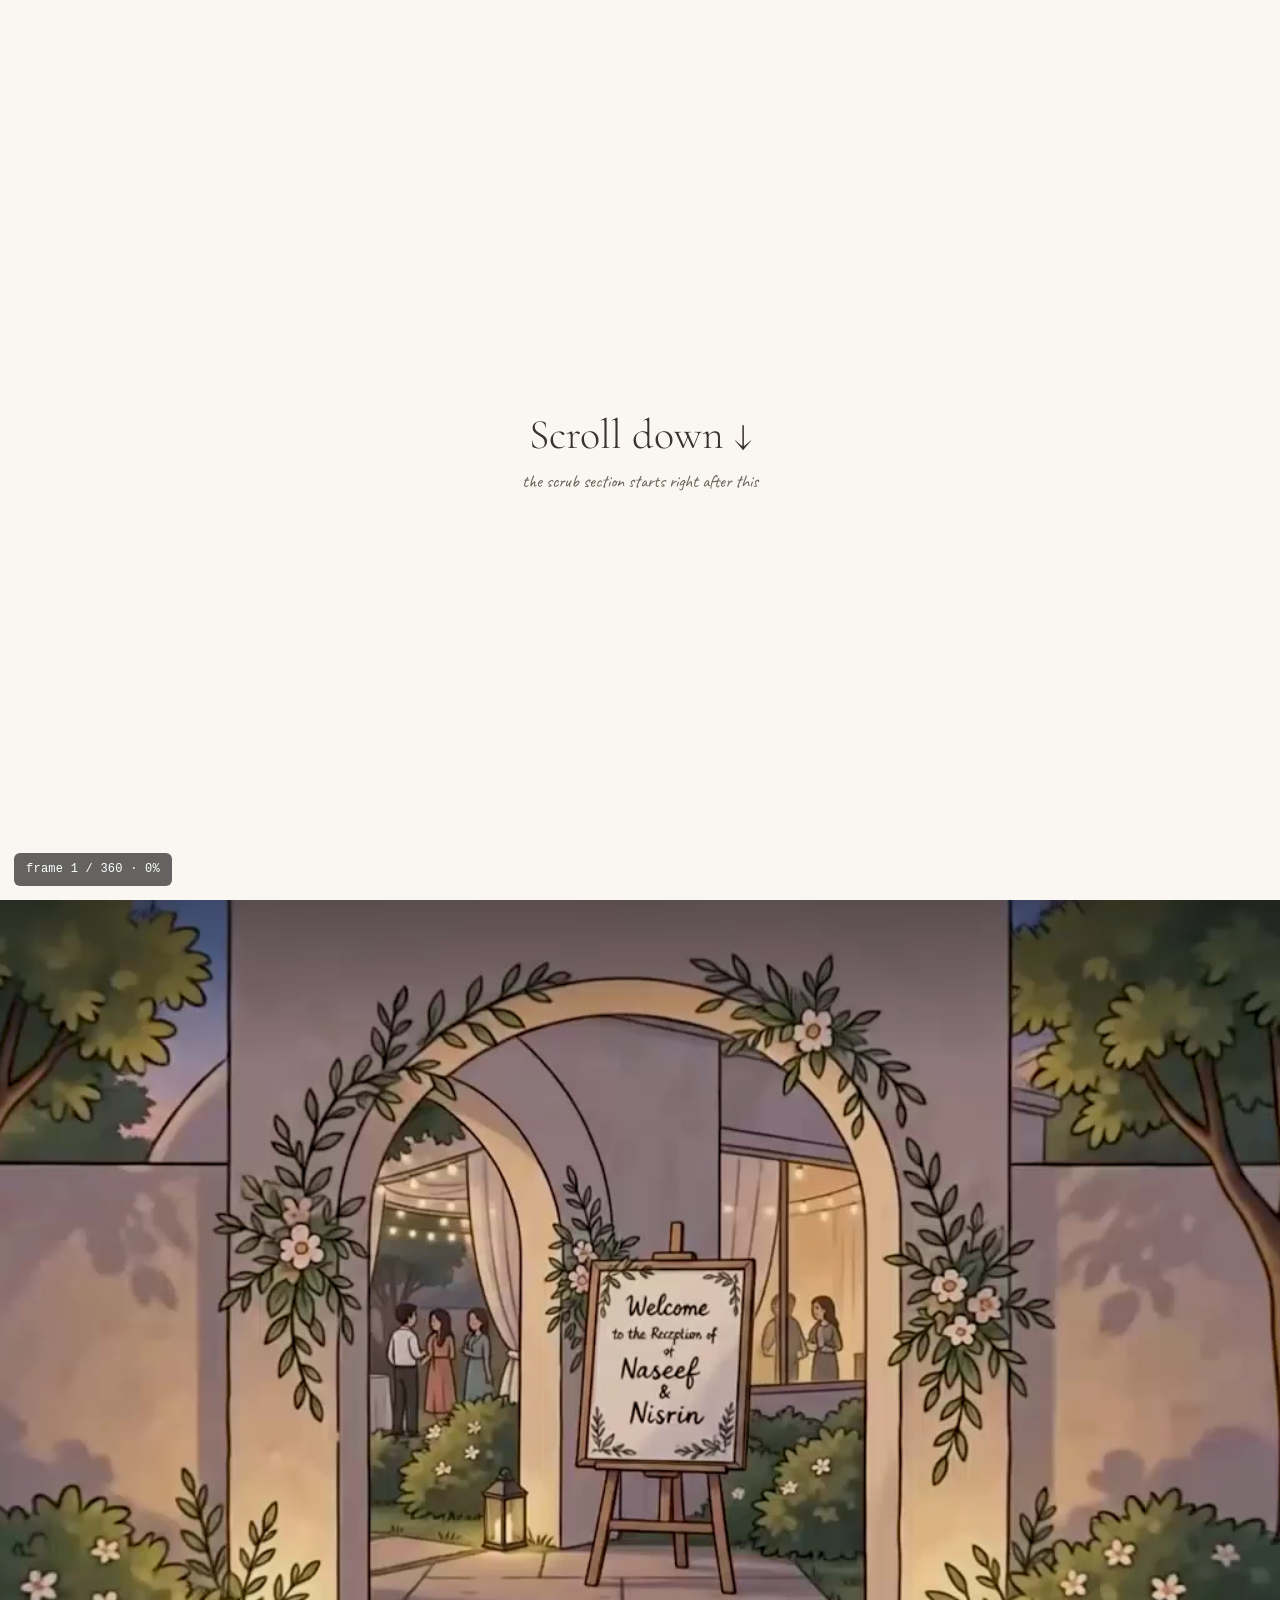
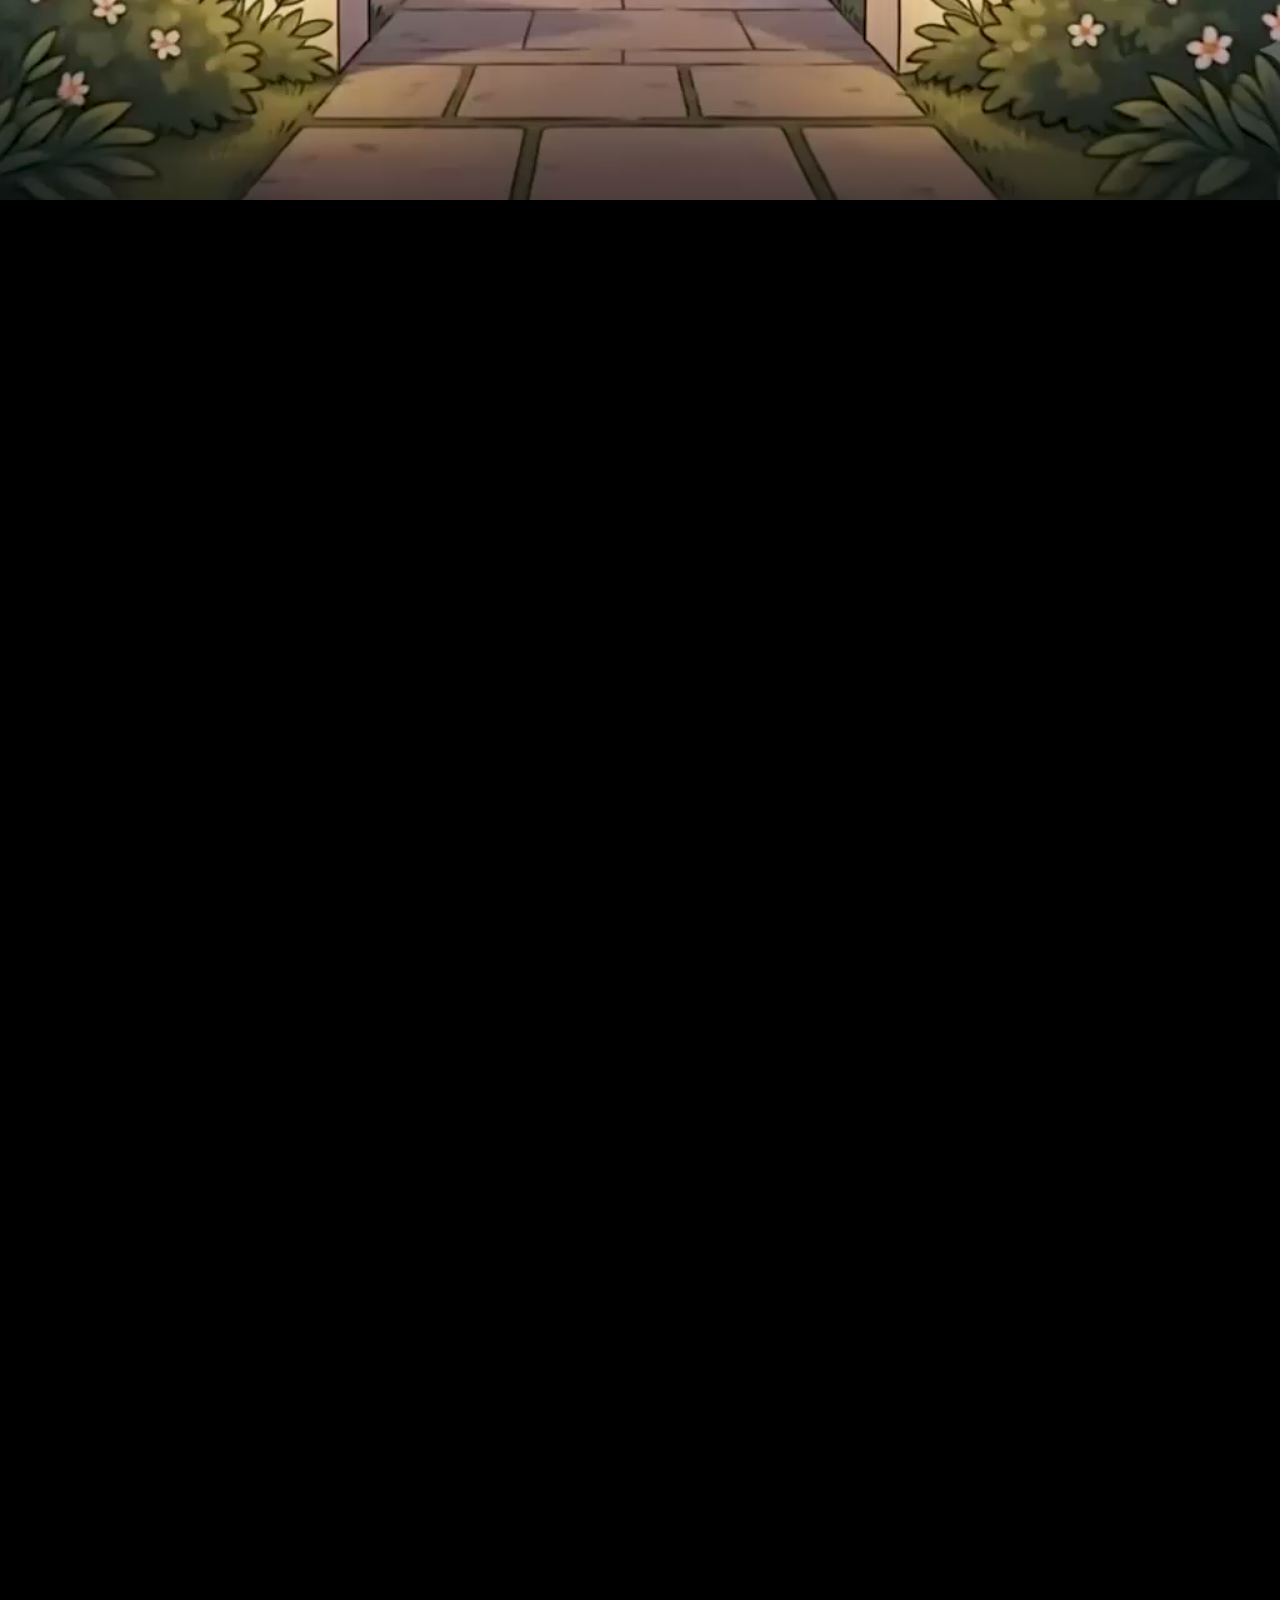
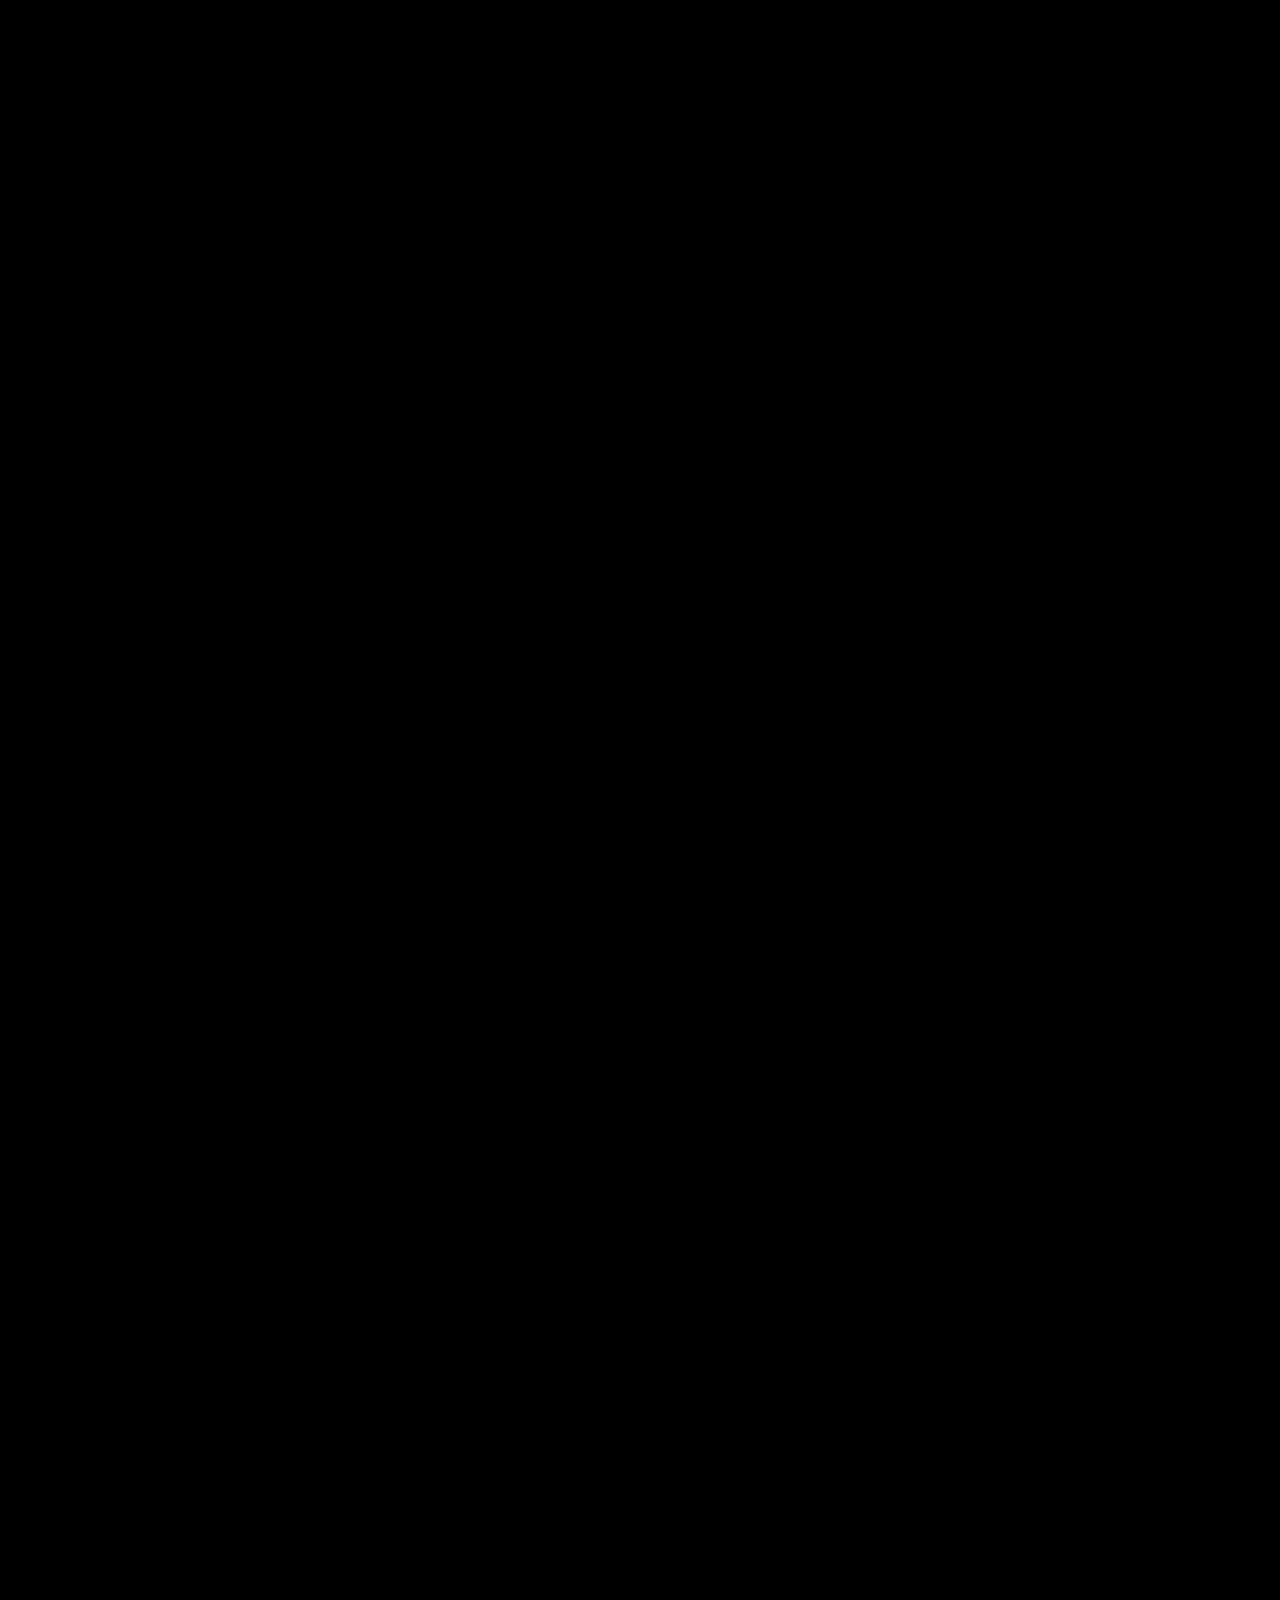
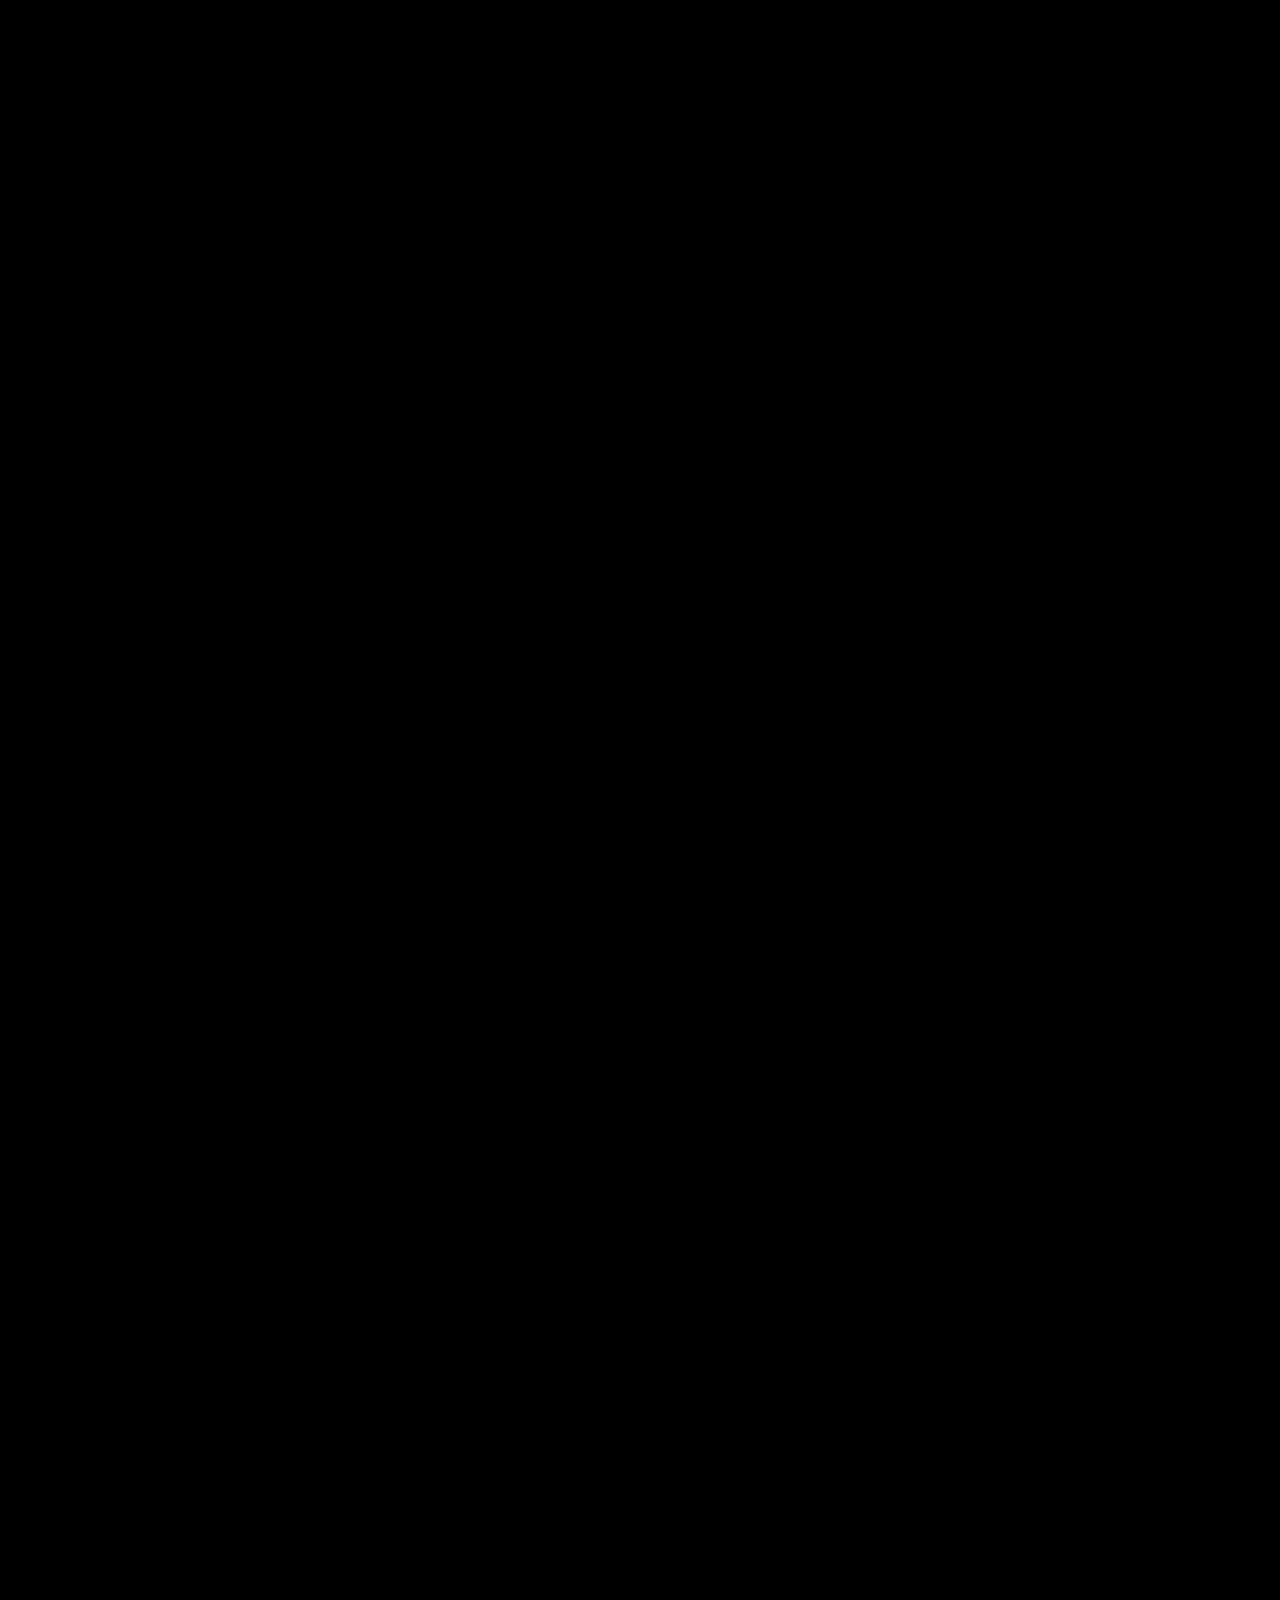
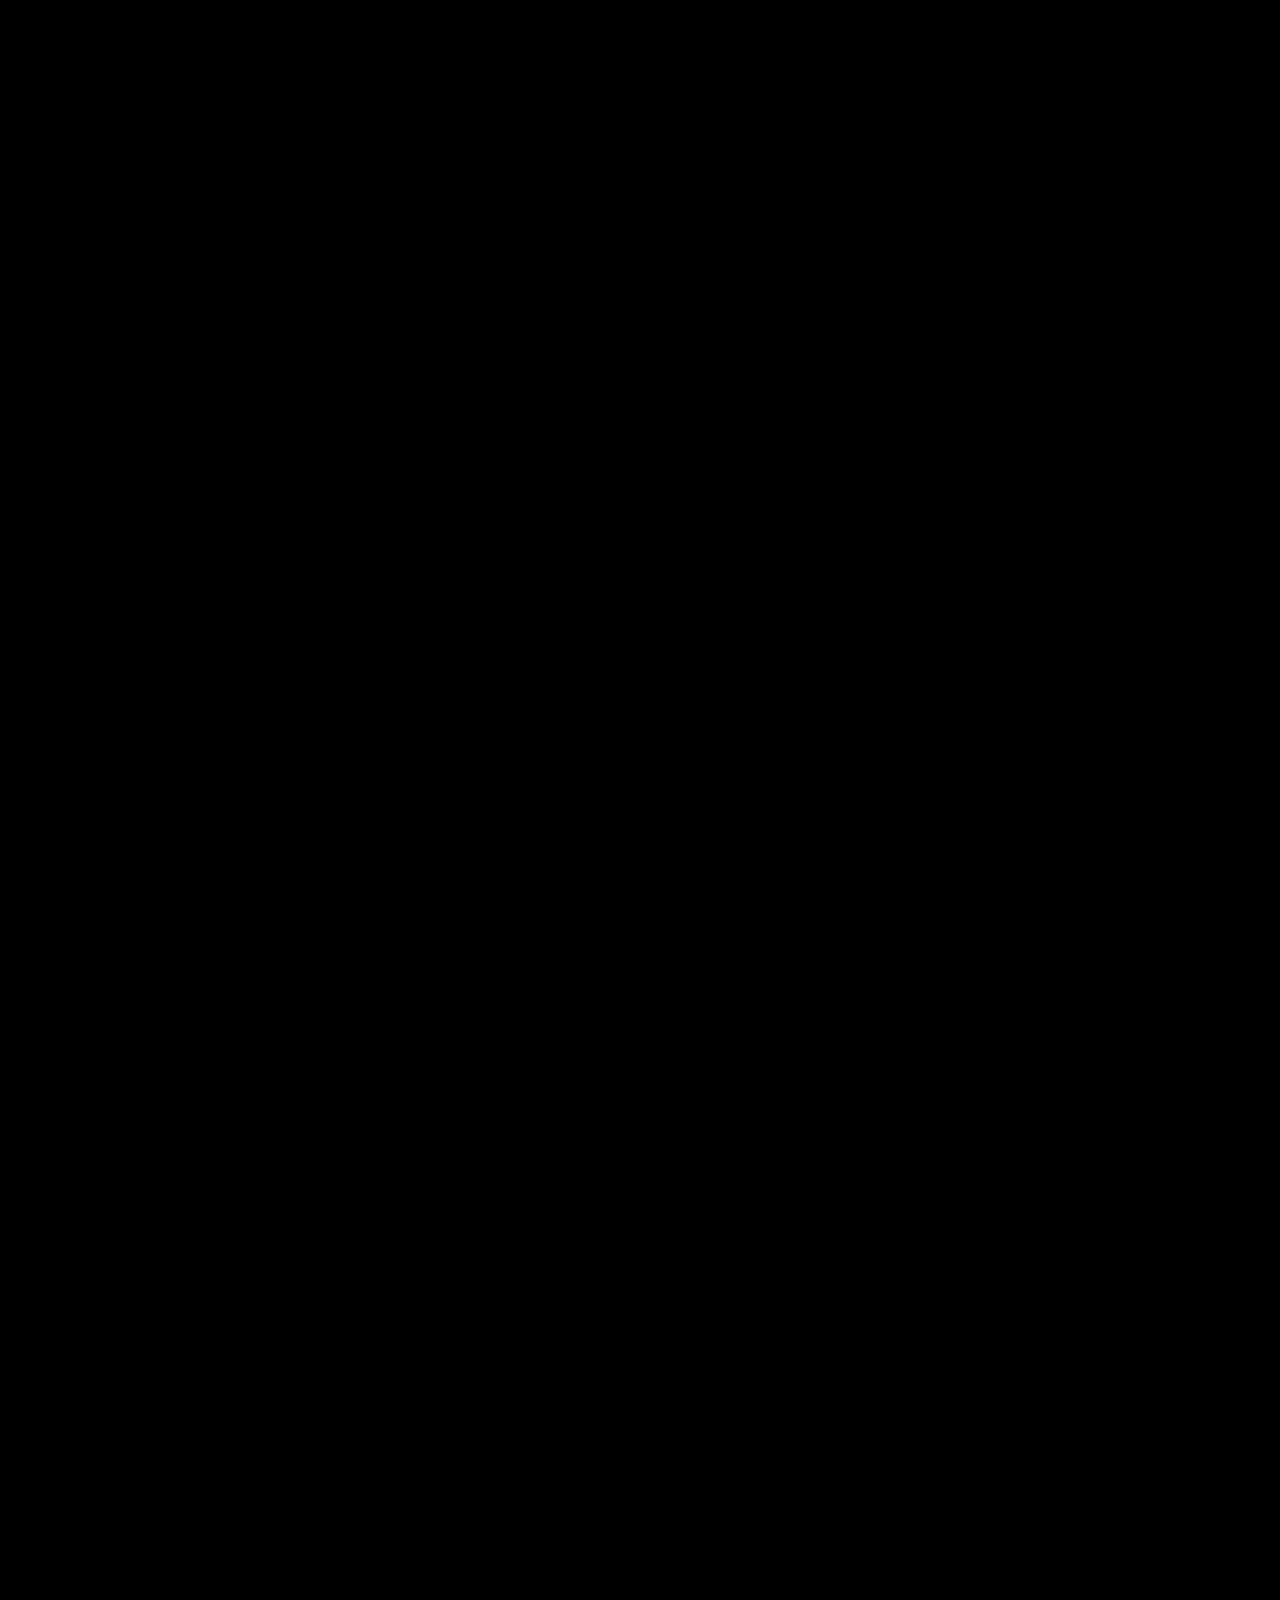
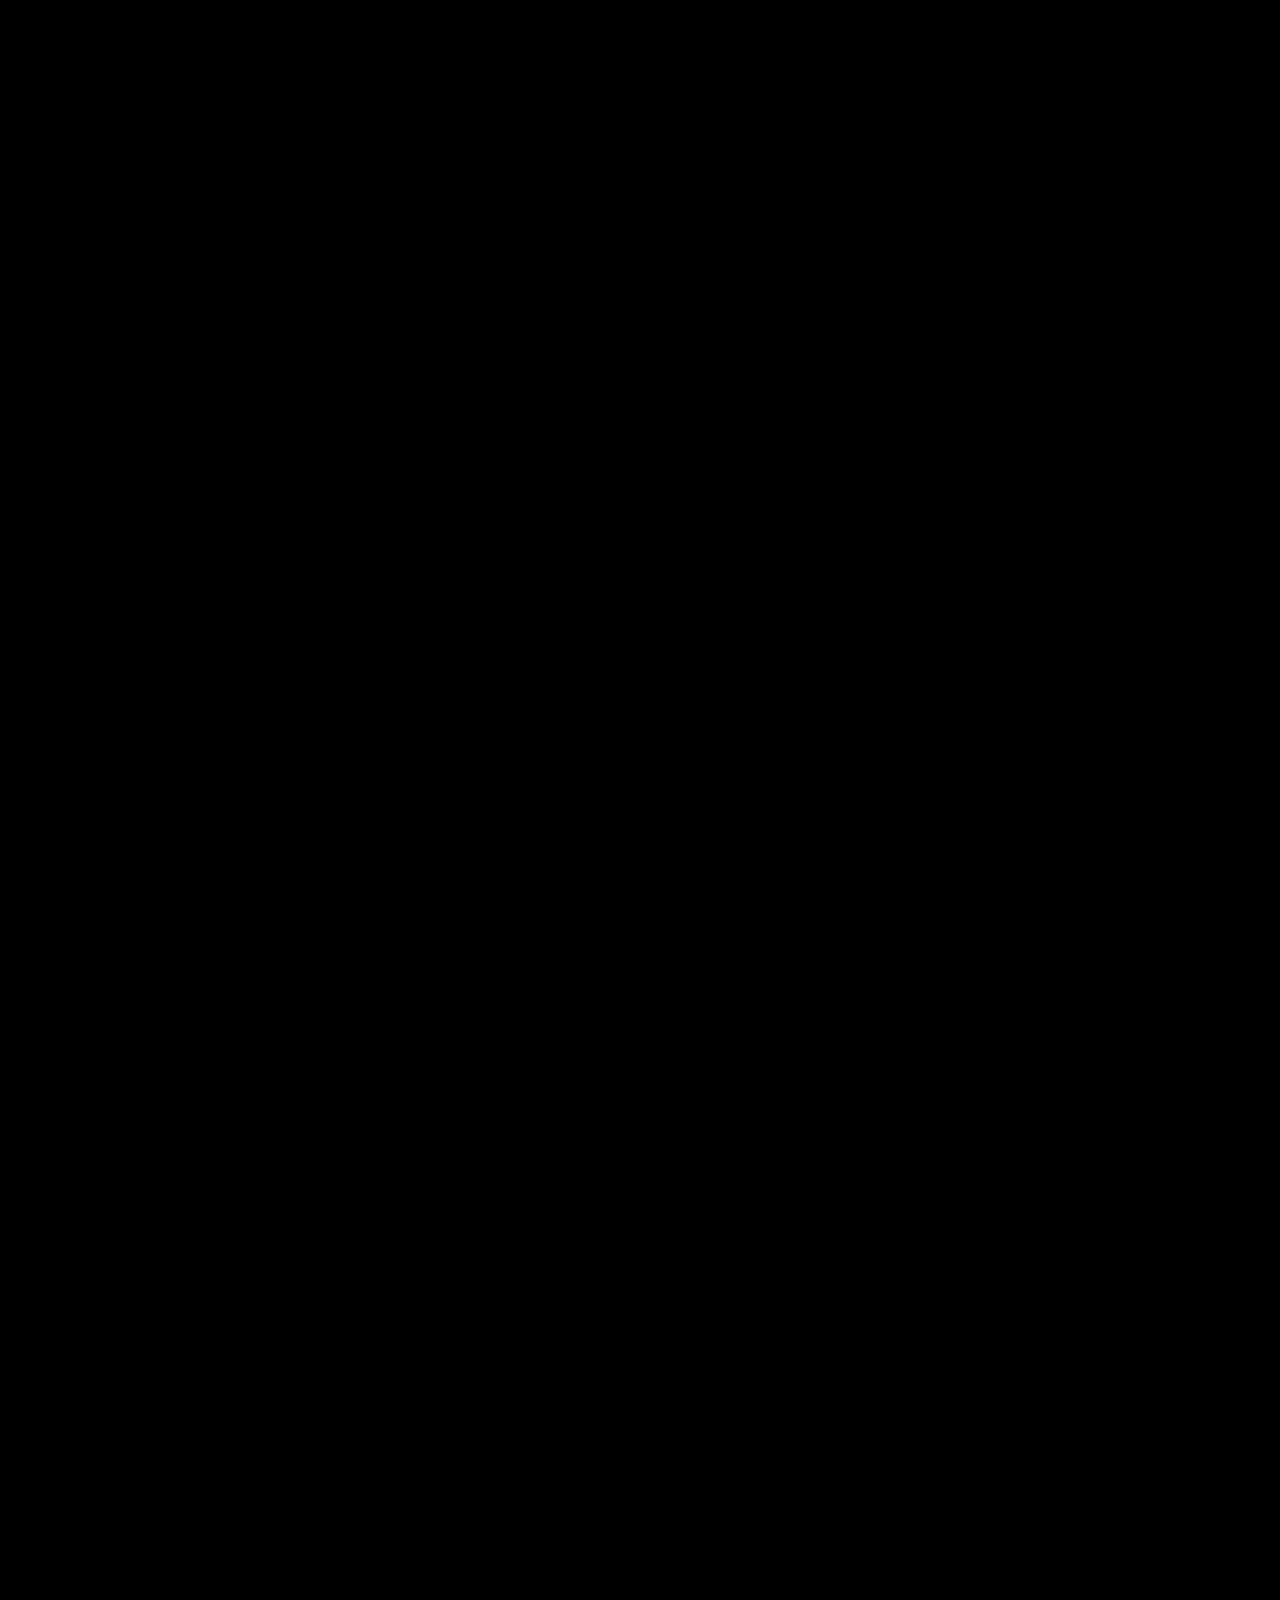
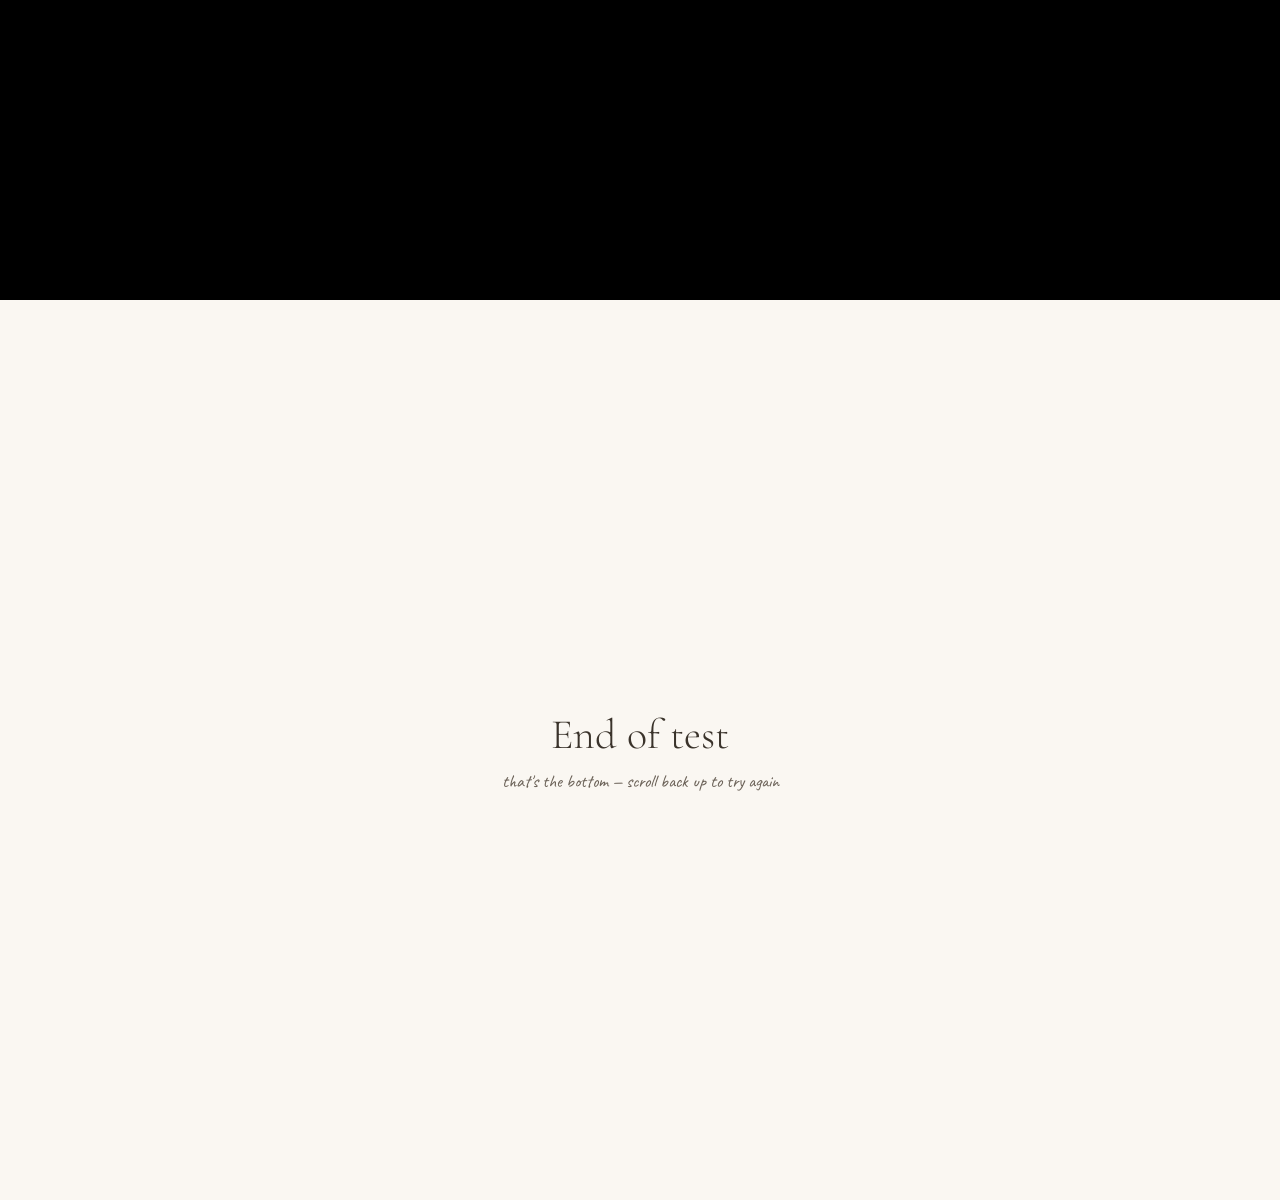
==== commit 8167a833: "Update index.html" ====
--- a/index.html
+++ b/index.html
@@ -82,7 +82,7 @@
   const TOTAL      = 360;                  // total number of frames
   const STEP = 3;
   const PAD         = 3;                   // 001.png, 002.png, ...
-  const FRAME_PATH  = 'Web_assets/Frames_3/'; // relative to this html file
+  const FRAME_PATH  = 'Frames_3/'; // relative to this html file
 
   const canvas      = document.getElementById('scrub-canvas');
   const ctx          = canvas.getContext('2d');
